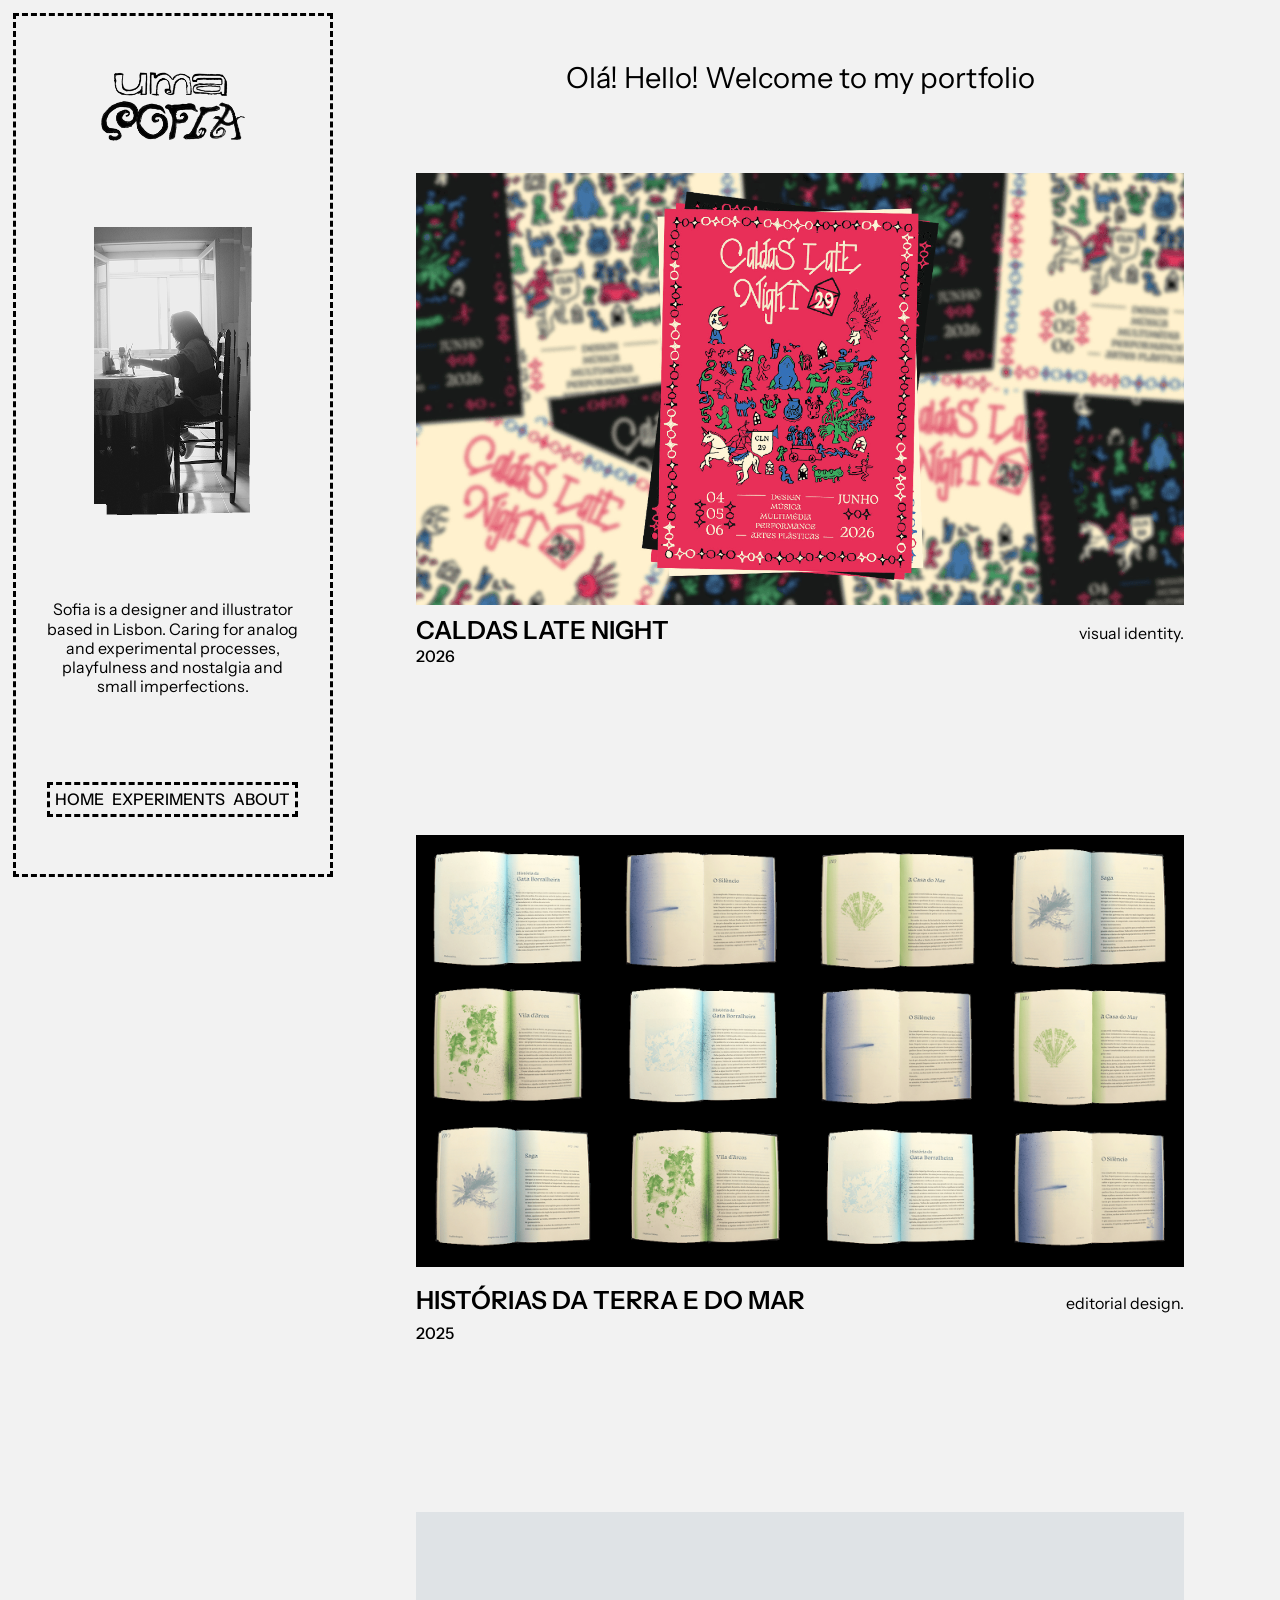
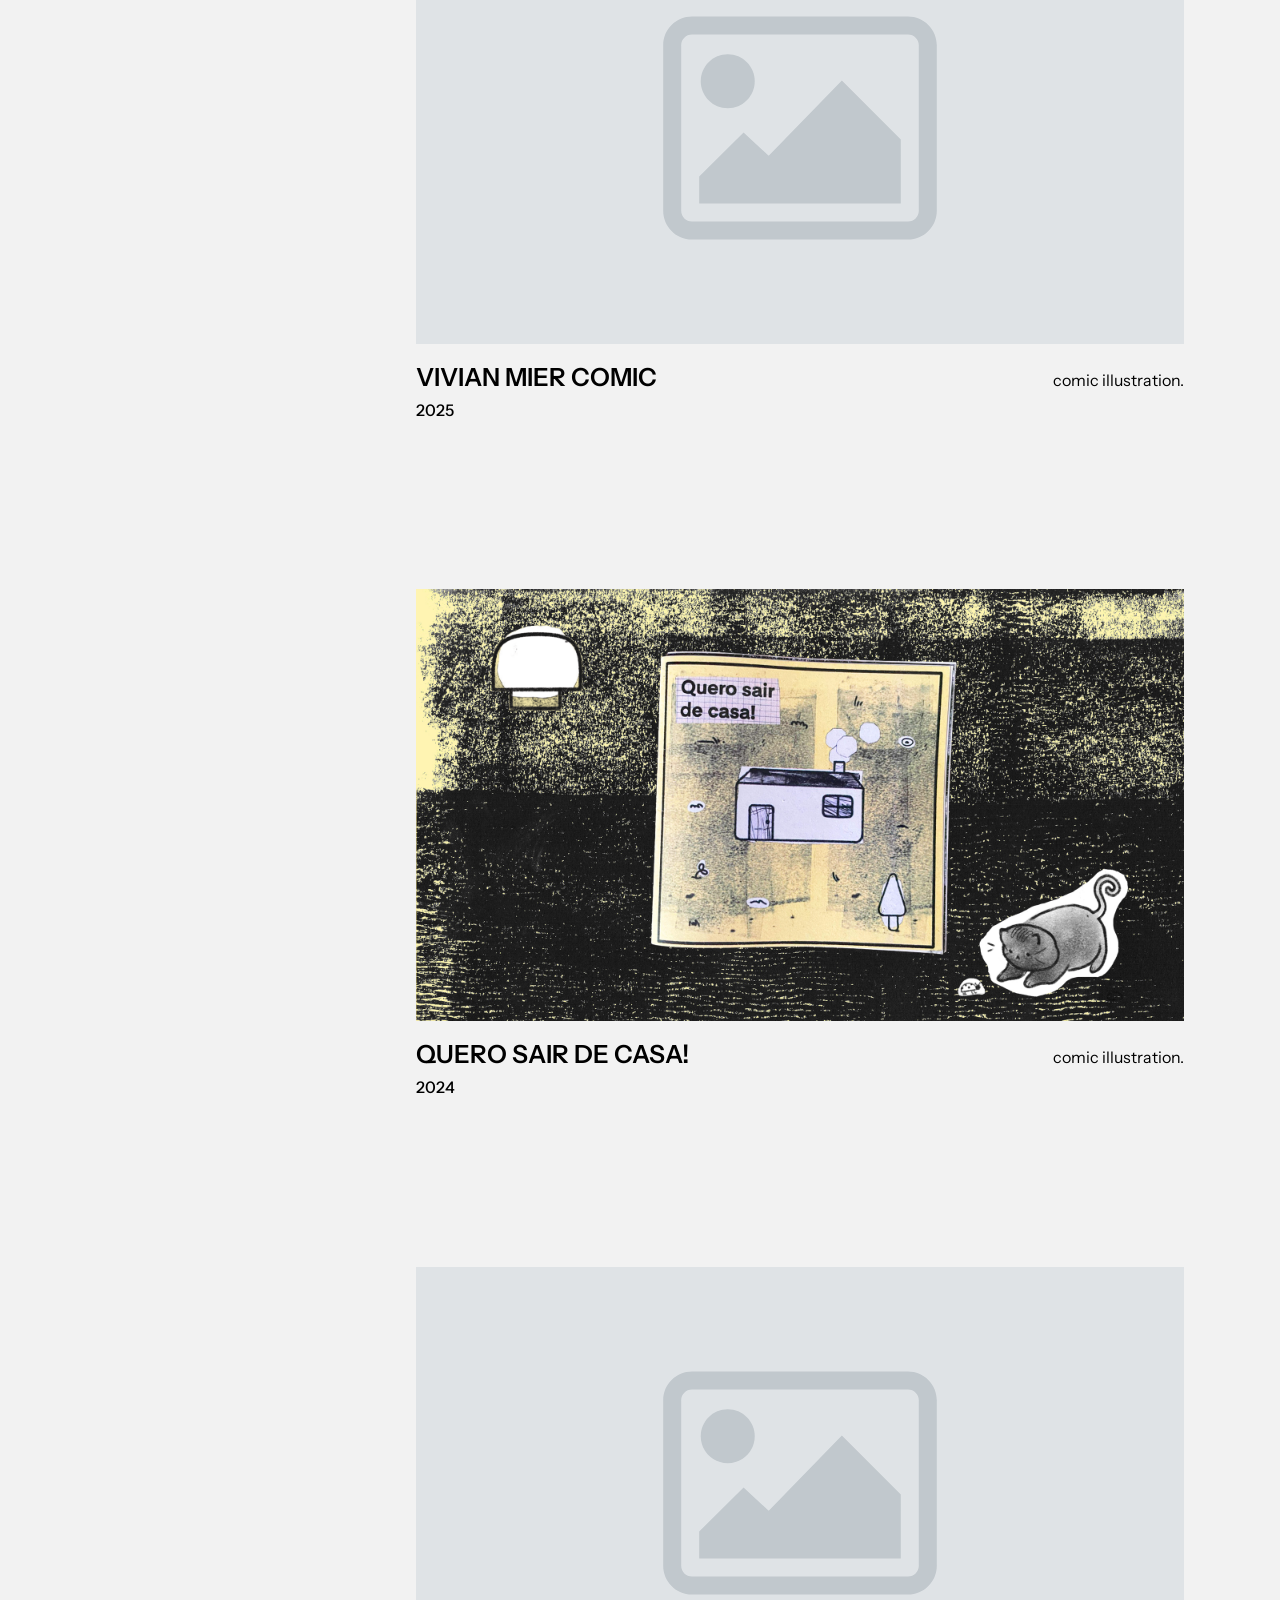
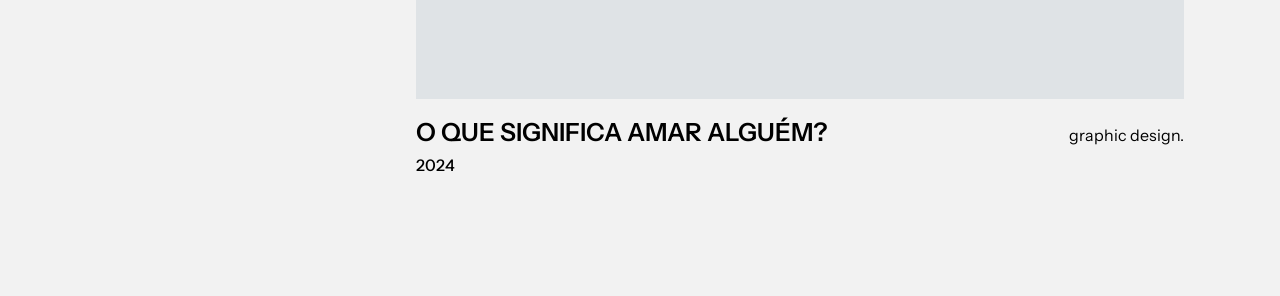
==== index.html @ ca14f510 "upload 1" ====
<!doctype html>
<html
  lang="en"
  data-ws-project="d9800cbb-ec6f-452a-b73f-22815c8e0542"
  data-ws-last-published="2026-02-09T16:40:18.884Z"
>
  <head>
    <link
      rel="stylesheet"
      type="text/css"
      href="/assets/static/app_generated_index-6937cd5a.Dn2khA41.css"
    />
    <meta charset="UTF-8" />
    <meta name="viewport" content="width=device-width,initial-scale=1" />
    <link
      rel="preload"
      href="/assets/InstrumentSans-VariableFont_wdth_wght_bjkMSSnl1UaMa3tkniNEz.ttf"
      as="font"
      crossorigin="anonymous"
    />
    <link
      rel="preload"
      href="/assets/Sem_emo31_zi0lIaJ4-h-jxOf7Vz-14.jpg"
      as="image"
    />
    <meta property="og:url" content="https://url/" />
    <meta property="og:title" content="Sofia Rosário" />
    <meta property="og:type" content="website" />
    <title>Sofia Rosário</title>
  </head>
  <body class="w-element w-element-7">
    <div class="w-element w-home">
      <div class="w-element w-nav-mobile-1">
        <a href="/" class="w-element w-nav-img-1"
          ><img
            alt=""
            width="1000"
            height="122"
            src="/assets/logo_horizontal_eZ-4iHDDy93a_aR2SS9Hf.png"
            class="w-image w-image-20"
            sizes="100vw"
            srcset="
              /assets/logo_horizontal_eZ-4iHDDy93a_aR2SS9Hf.png   16w,
              /assets/logo_horizontal_eZ-4iHDDy93a_aR2SS9Hf.png   32w,
              /assets/logo_horizontal_eZ-4iHDDy93a_aR2SS9Hf.png   48w,
              /assets/logo_horizontal_eZ-4iHDDy93a_aR2SS9Hf.png   64w,
              /assets/logo_horizontal_eZ-4iHDDy93a_aR2SS9Hf.png   96w,
              /assets/logo_horizontal_eZ-4iHDDy93a_aR2SS9Hf.png  128w,
              /assets/logo_horizontal_eZ-4iHDDy93a_aR2SS9Hf.png  256w,
              /assets/logo_horizontal_eZ-4iHDDy93a_aR2SS9Hf.png  384w,
              /assets/logo_horizontal_eZ-4iHDDy93a_aR2SS9Hf.png  640w,
              /assets/logo_horizontal_eZ-4iHDDy93a_aR2SS9Hf.png  750w,
              /assets/logo_horizontal_eZ-4iHDDy93a_aR2SS9Hf.png  828w,
              /assets/logo_horizontal_eZ-4iHDDy93a_aR2SS9Hf.png 1080w,
              /assets/logo_horizontal_eZ-4iHDDy93a_aR2SS9Hf.png 1200w,
              /assets/logo_horizontal_eZ-4iHDDy93a_aR2SS9Hf.png 1920w,
              /assets/logo_horizontal_eZ-4iHDDy93a_aR2SS9Hf.png 2048w
            "
            decoding="async"
            loading="lazy"
        /></a>
        <ul class="w-element w-nav-list-1">
          <li class="w-element w-home-6">
            <a href="/" class="w-element w-home-7">Home</a>
          </li>
          <li class="w-element w-experiments-4">
            <a href="/experiments" class="w-element w-experiments-5"
              >Experiments</a
            >
          </li>
          <li class="w-element w-about-3">
            <a href="/about" class="w-element w-about-4">About</a>
          </li>
        </ul>
      </div>
      <div class="w-element w-text-alterar-estilo">
        <p class="w-element w-escrever">Olá! Hello! Welcome to my portfolio</p>
      </div>
      <div class="w-element w-projects-blocos-template">
        <div class="w-element w-cln-2026">
          <a
            href="/projects/caldas-late-night-29"
            class="w-element w-element-31"
            ><img
              alt=""
              width="1440"
              height="810"
              src="/assets/ezgif.com-animated-gif-maker_7PGqDHC0DbIFSXzS8WVkP.gif"
              class="w-image w-image-28"
              sizes="100vw"
              srcset="
                /assets/ezgif.com-animated-gif-maker_7PGqDHC0DbIFSXzS8WVkP.gif   16w,
                /assets/ezgif.com-animated-gif-maker_7PGqDHC0DbIFSXzS8WVkP.gif   32w,
                /assets/ezgif.com-animated-gif-maker_7PGqDHC0DbIFSXzS8WVkP.gif   48w,
                /assets/ezgif.com-animated-gif-maker_7PGqDHC0DbIFSXzS8WVkP.gif   64w,
                /assets/ezgif.com-animated-gif-maker_7PGqDHC0DbIFSXzS8WVkP.gif   96w,
                /assets/ezgif.com-animated-gif-maker_7PGqDHC0DbIFSXzS8WVkP.gif  128w,
                /assets/ezgif.com-animated-gif-maker_7PGqDHC0DbIFSXzS8WVkP.gif  256w,
                /assets/ezgif.com-animated-gif-maker_7PGqDHC0DbIFSXzS8WVkP.gif  384w,
                /assets/ezgif.com-animated-gif-maker_7PGqDHC0DbIFSXzS8WVkP.gif  640w,
                /assets/ezgif.com-animated-gif-maker_7PGqDHC0DbIFSXzS8WVkP.gif  750w,
                /assets/ezgif.com-animated-gif-maker_7PGqDHC0DbIFSXzS8WVkP.gif  828w,
                /assets/ezgif.com-animated-gif-maker_7PGqDHC0DbIFSXzS8WVkP.gif 1080w,
                /assets/ezgif.com-animated-gif-maker_7PGqDHC0DbIFSXzS8WVkP.gif 1200w,
                /assets/ezgif.com-animated-gif-maker_7PGqDHC0DbIFSXzS8WVkP.gif 1920w,
                /assets/ezgif.com-animated-gif-maker_7PGqDHC0DbIFSXzS8WVkP.gif 2048w,
                /assets/ezgif.com-animated-gif-maker_7PGqDHC0DbIFSXzS8WVkP.gif 3840w
              "
              decoding="async"
              loading="lazy"
          /></a>
          <div class="w-element">
            <div class="w-element w-text">
              <a
                href="/projects/caldas-late-night-29"
                class="w-element w-element-52"
                ><p class="w-element w-title-22">Caldas Late Night</p></a
              >
              <p class="w-element w-service">Visual Identity.</p>
            </div>
            <p class="w-element w-text-year">2026</p>
          </div>
        </div>
        <div class="w-element w-htm-2025">
          <a
            href="/projects/historias-da-terra-e-do-mar"
            class="w-element w-element-32"
            ><img
              alt=""
              width="1920"
              height="1080"
              src="/assets/ezgif.com-animated-gif-maker_(3)_3KQtH6s4wwtBqxe36YGR5.gif"
              class="w-image w-image-29"
              sizes="100vw"
              srcset="
                /assets/ezgif.com-animated-gif-maker_(3)_3KQtH6s4wwtBqxe36YGR5.gif   16w,
                /assets/ezgif.com-animated-gif-maker_(3)_3KQtH6s4wwtBqxe36YGR5.gif   32w,
                /assets/ezgif.com-animated-gif-maker_(3)_3KQtH6s4wwtBqxe36YGR5.gif   48w,
                /assets/ezgif.com-animated-gif-maker_(3)_3KQtH6s4wwtBqxe36YGR5.gif   64w,
                /assets/ezgif.com-animated-gif-maker_(3)_3KQtH6s4wwtBqxe36YGR5.gif   96w,
                /assets/ezgif.com-animated-gif-maker_(3)_3KQtH6s4wwtBqxe36YGR5.gif  128w,
                /assets/ezgif.com-animated-gif-maker_(3)_3KQtH6s4wwtBqxe36YGR5.gif  256w,
                /assets/ezgif.com-animated-gif-maker_(3)_3KQtH6s4wwtBqxe36YGR5.gif  384w,
                /assets/ezgif.com-animated-gif-maker_(3)_3KQtH6s4wwtBqxe36YGR5.gif  640w,
                /assets/ezgif.com-animated-gif-maker_(3)_3KQtH6s4wwtBqxe36YGR5.gif  750w,
                /assets/ezgif.com-animated-gif-maker_(3)_3KQtH6s4wwtBqxe36YGR5.gif  828w,
                /assets/ezgif.com-animated-gif-maker_(3)_3KQtH6s4wwtBqxe36YGR5.gif 1080w,
                /assets/ezgif.com-animated-gif-maker_(3)_3KQtH6s4wwtBqxe36YGR5.gif 1200w,
                /assets/ezgif.com-animated-gif-maker_(3)_3KQtH6s4wwtBqxe36YGR5.gif 1920w,
                /assets/ezgif.com-animated-gif-maker_(3)_3KQtH6s4wwtBqxe36YGR5.gif 2048w,
                /assets/ezgif.com-animated-gif-maker_(3)_3KQtH6s4wwtBqxe36YGR5.gif 3840w
              "
              decoding="async"
              loading="lazy"
          /></a>
          <div class="w-element">
            <div class="w-element w-text-1">
              <a
                href="/projects/historias-da-terra-e-do-mar"
                class="w-element w-element-53"
                ><p class="w-element w-title-21">
                  Histórias da terra e do mar
                </p></a
              >
              <p class="w-element w-service-1">editorial design.</p>
            </div>
            <p class="w-element w-text-year-4">2025</p>
          </div>
        </div>
        <div class="w-element w-vivian-2025-to-do">
          <a href="/projects/vivian" class="w-element w-element-33"
            ><img
              alt=""
              class="w-image w-image-30"
              src="[data-uri]"
              decoding="async"
              loading="lazy"
          /></a>
          <div class="w-element">
            <div class="w-element w-text-4">
              <a href="/projects/vivian" class="w-element w-element-54"
                ><p class="w-element w-title-23">Vivian mier comic</p></a
              >
              <p class="w-element w-service-4">comic illustration.</p>
            </div>
            <p class="w-element w-text-year-3">2025</p>
          </div>
        </div>
        <div class="w-element w-qsdc-2024">
          <a href="/projects/quero-sair-de-casa" class="w-element w-element-34"
            ><img
              alt=""
              width="1920"
              height="1080"
              src="/assets/dscd_hWwlDXZmi1GFDdGkLDRCw.gif"
              class="w-image w-image-31"
              sizes="100vw"
              srcset="
                /assets/dscd_hWwlDXZmi1GFDdGkLDRCw.gif   16w,
                /assets/dscd_hWwlDXZmi1GFDdGkLDRCw.gif   32w,
                /assets/dscd_hWwlDXZmi1GFDdGkLDRCw.gif   48w,
                /assets/dscd_hWwlDXZmi1GFDdGkLDRCw.gif   64w,
                /assets/dscd_hWwlDXZmi1GFDdGkLDRCw.gif   96w,
                /assets/dscd_hWwlDXZmi1GFDdGkLDRCw.gif  128w,
                /assets/dscd_hWwlDXZmi1GFDdGkLDRCw.gif  256w,
                /assets/dscd_hWwlDXZmi1GFDdGkLDRCw.gif  384w,
                /assets/dscd_hWwlDXZmi1GFDdGkLDRCw.gif  640w,
                /assets/dscd_hWwlDXZmi1GFDdGkLDRCw.gif  750w,
                /assets/dscd_hWwlDXZmi1GFDdGkLDRCw.gif  828w,
                /assets/dscd_hWwlDXZmi1GFDdGkLDRCw.gif 1080w,
                /assets/dscd_hWwlDXZmi1GFDdGkLDRCw.gif 1200w,
                /assets/dscd_hWwlDXZmi1GFDdGkLDRCw.gif 1920w,
                /assets/dscd_hWwlDXZmi1GFDdGkLDRCw.gif 2048w,
                /assets/dscd_hWwlDXZmi1GFDdGkLDRCw.gif 3840w
              "
              decoding="async"
              loading="lazy"
          /></a>
          <div class="w-element">
            <div class="w-element w-text-3">
              <a
                href="/projects/quero-sair-de-casa"
                class="w-element w-element-55"
                ><p class="w-element w-title-24">Quero sair de casa!</p></a
              >
              <p class="w-element w-service-3">comic illustration.</p>
            </div>
            <p class="w-element w-text-year-2">2024</p>
          </div>
        </div>
        <div class="w-element w-amar-alguem-2024">
          <a
            href="/projects/o-que-significa-amar-alguem"
            class="w-element w-element-35"
            ><img
              alt=""
              class="w-image w-image-32"
              src="[data-uri]"
              decoding="async"
              loading="lazy"
          /></a>
          <div class="w-element">
            <div class="w-element w-text-2">
              <a
                href="/projects/o-que-significa-amar-alguem"
                class="w-element w-element-56"
                ><p class="w-element w-title-25">
                  O QUE SIGNIFICA AMAR ALGUÉM?
                </p></a
              >
              <p class="w-element w-service-2">graphic design.</p>
            </div>
            <p class="w-element w-text-year-1">2024</p>
          </div>
        </div>
      </div>
    </div>
    <div class="w-element w-sidebar-mobile-hidden">
      <img
        alt=""
        width="1128"
        height="536"
        src="/assets/Scanned_Documents_Xv3RVH8iNDv1CDp1n-jFA.png"
        class="w-image w-image-3"
        sizes="100vw"
        srcset="
          /assets/Scanned_Documents_Xv3RVH8iNDv1CDp1n-jFA.png   16w,
          /assets/Scanned_Documents_Xv3RVH8iNDv1CDp1n-jFA.png   32w,
          /assets/Scanned_Documents_Xv3RVH8iNDv1CDp1n-jFA.png   48w,
          /assets/Scanned_Documents_Xv3RVH8iNDv1CDp1n-jFA.png   64w,
          /assets/Scanned_Documents_Xv3RVH8iNDv1CDp1n-jFA.png   96w,
          /assets/Scanned_Documents_Xv3RVH8iNDv1CDp1n-jFA.png  128w,
          /assets/Scanned_Documents_Xv3RVH8iNDv1CDp1n-jFA.png  256w,
          /assets/Scanned_Documents_Xv3RVH8iNDv1CDp1n-jFA.png  384w,
          /assets/Scanned_Documents_Xv3RVH8iNDv1CDp1n-jFA.png  640w,
          /assets/Scanned_Documents_Xv3RVH8iNDv1CDp1n-jFA.png  750w,
          /assets/Scanned_Documents_Xv3RVH8iNDv1CDp1n-jFA.png  828w,
          /assets/Scanned_Documents_Xv3RVH8iNDv1CDp1n-jFA.png 1080w,
          /assets/Scanned_Documents_Xv3RVH8iNDv1CDp1n-jFA.png 1200w,
          /assets/Scanned_Documents_Xv3RVH8iNDv1CDp1n-jFA.png 1920w,
          /assets/Scanned_Documents_Xv3RVH8iNDv1CDp1n-jFA.png 2048w,
          /assets/Scanned_Documents_Xv3RVH8iNDv1CDp1n-jFA.png 3840w
        "
        decoding="async"
        loading="lazy"
      /><img
        alt=""
        width="314"
        height="574"
        src="/assets/ezgif.com-animated-gif-maker_(2)_83tMd4xQhFHecNy350Y6R.gif"
        class="w-image w-image-4"
        sizes="100vw"
        srcset="
          /assets/ezgif.com-animated-gif-maker_(2)_83tMd4xQhFHecNy350Y6R.gif  16w,
          /assets/ezgif.com-animated-gif-maker_(2)_83tMd4xQhFHecNy350Y6R.gif  32w,
          /assets/ezgif.com-animated-gif-maker_(2)_83tMd4xQhFHecNy350Y6R.gif  48w,
          /assets/ezgif.com-animated-gif-maker_(2)_83tMd4xQhFHecNy350Y6R.gif  64w,
          /assets/ezgif.com-animated-gif-maker_(2)_83tMd4xQhFHecNy350Y6R.gif  96w,
          /assets/ezgif.com-animated-gif-maker_(2)_83tMd4xQhFHecNy350Y6R.gif 128w,
          /assets/ezgif.com-animated-gif-maker_(2)_83tMd4xQhFHecNy350Y6R.gif 256w,
          /assets/ezgif.com-animated-gif-maker_(2)_83tMd4xQhFHecNy350Y6R.gif 384w,
          /assets/ezgif.com-animated-gif-maker_(2)_83tMd4xQhFHecNy350Y6R.gif 640w
        "
        decoding="async"
        loading="lazy"
      />
      <div class="w-element w-text-7">
        <p class="w-element w-element-40">
          Sofia is a designer and illustrator based in Lisbon. Caring for analog
          and experimental processes, playfulness and nostalgia and small
          imperfections.
        </p>
      </div>
      <div class="w-element w-menu">
        <a href="/" class="w-element w-home-4">Home</a
        ><a href="/experiments" class="w-element w-experiments-2">experiments</a
        ><a href="/about" class="w-element w-about-2">about</a>
      </div>
    </div>
    <script id="vike_pageContext" type="application/json">
      {
        "_urlRewrite": null,
        "pageId": "/pages/index",
        "routeParams": {},
        "data": {
          "url": "https://url/",
          "system": {
            "params": {},
            "search": {},
            "origin": "https://url",
            "pathname": "/"
          },
          "resources": {},
          "pageMeta": {
            "title": "Sofia Rosário",
            "description": "!undefined",
            "excludePageFromSearch": false,
            "language": "!undefined",
            "socialImageAssetName": "!undefined",
            "socialImageUrl": "!undefined",
            "status": "!undefined",
            "redirect": "!undefined",
            "custom": []
          }
        }
      }
    </script>
    <script id="vike_globalContext" type="application/json">
      {}
    </script>
    <script
      src="/assets/entries/entry-server-routing.BXtSD0n6.js"
      type="module"
      async
    ></script>
    <link
      rel="modulepreload"
      href="/assets/entries/pages_index.DwRoIobH.js"
      as="script"
      type="text/javascript"
    /><link
      rel="modulepreload"
      href="/assets/chunks/chunk-CdtlnWYI.js"
      as="script"
      type="text/javascript"
    />
  </body>
</html>
---- assets/static/app_generated_index-6937cd5a.Dn2khA41.css ----
@font-face{font-family:Instrument Sans;font-style:normal;font-weight:400 700;font-display:swap;src:url(/assets/InstrumentSans-VariableFont_wdth_wght_bjkMSSnl1UaMa3tkniNEz.ttf) format("truetype")}@layer presets{:root{display:grid;min-height:100%;font-family:Arial,Roboto,sans-serif;font-size:16px;line-height:1.2;white-space:pre-wrap;white-space-collapse:preserve}a.w-element{box-sizing:border-box}body.w-element{box-sizing:border-box;-webkit-font-smoothing:antialiased;-moz-osx-font-smoothing:grayscale;margin:0}div.w-element,h1.w-element{box-sizing:border-box}hr.w-element{height:0;color:inherit;box-sizing:border-box}li.w-element,p.w-element,span.w-element,ul.w-element{box-sizing:border-box}img.w-image{box-sizing:border-box;max-width:100%;display:block;height:auto}div.w-html-embed{display:contents;white-space:normal;white-space-collapse:collapse}}@media all{.w-element-1{display:flex;justify-content:center;align-items:center;background-color:#fff}.w-element-2{position:relative;text-align:center;font-weight:900;font-size:8rem;line-height:1;letter-spacing:-.05em}.w-element-3{position:absolute;top:0;right:-.125rem;bottom:0;left:.125rem;opacity:.3}.w-element-4{position:absolute;top:0;right:.125rem;bottom:0;left:-.125rem;opacity:.3}.w-element-5{position:absolute;top:50%;left:0;width:100%;background-color:#fff;height:.375rem}.w-element-6{margin-top:1.5rem;font-weight:700;font-size:1.5rem;line-height:2rem;letter-spacing:.05em}.w-built-with-webstudio{display:inline-flex;row-gap:6px;column-gap:6px;align-items:center;justify-content:center;position:fixed;z-index:1000;padding:6px 10px;right:16px;bottom:16px;color:#fbfcfd;font-family:system-ui,sans-serif;font-size:12px;font-weight:500;line-height:1;border-radius:9px;text-decoration-line:none;-webkit-background-clip:padding-box,border-box;background-clip:padding-box,border-box;background-origin:padding-box,border-box;background-image:linear-gradient(135deg,#4a4efa,#bd2fdb 66%,#ec59ce),linear-gradient(135deg,#92fddc,#7d7ffb 31.94%,#ed72fe 64.24%,#fdd791);border:1px solid transparent;white-space:nowrap}.w-logo{display:block;width:16px;height:16px;flex-shrink:0}.w-element-7{transition-property:all;transition-duration:.2s;transition-timing-function:ease;transition-delay:0ms;transition-behavior:normal;background-color:#f2f2f2;overflow-x:visible;overflow-y:visible;display:flex;flex-wrap:wrap;justify-content:start;align-items:start;min-width:auto;max-width:100%;object-position:48.4% 50%;flex-direction:row;font-family:Arial,Roboto,sans-serif}.w-home{position:relative;left:25%;width:75%}.w-projects-blocos-template{display:flex;flex-direction:column;align-items:center;justify-content:space-between;font-family:Arial,Roboto,sans-serif;border-top-style:none;border-right-style:none;border-left-style:none;border-bottom-style:none}.w-cln-2026{display:flex;flex-direction:column;margin:3rem 6rem 5rem;height:auto;transition-property:all;transition-duration:.2s;transition-timing-function:ease;transition-delay:0ms;transition-behavior:normal;width:80%}.w-text-alterar-estilo{display:flex;align-items:start;justify-content:center;font-family:Instrument Sans,sans-serif;padding-top:2em;padding-right:2em;padding-left:2em}.w-escrever{font-style:normal;font-size:29px;font-weight:400;font-family:Instrument Sans,sans-serif}.w-text-year{font-family:Instrument Sans,sans-serif;font-weight:500;align-self:auto;position:relative;top:-25px}.w-text{text-transform:none;display:flex;justify-content:space-between;flex-wrap:wrap;align-self:auto;flex-grow:0;flex-shrink:1;order:1;align-items:baseline;max-height:fit-content;height:fit-content;line-height:1px}.w-service{font-family:Instrument Sans,sans-serif;font-weight:300;text-transform:lowercase}.w-htm-2025{display:flex;flex-direction:column;margin:3rem 6rem 5rem;height:auto;transition-property:all;transition-duration:.2s;transition-timing-function:ease;transition-delay:0ms;transition-behavior:normal;width:80%}.w-text-1{text-transform:none;display:flex;justify-content:space-between;flex-wrap:wrap;align-self:auto;flex-grow:0;flex-shrink:1;order:1;align-items:baseline;max-height:fit-content;height:fit-content;line-height:1px}.w-service-1{font-family:Instrument Sans,sans-serif;font-weight:300;text-transform:lowercase}:root{min-height:100%;font-style:normal}.w-amar-alguem-2024{display:flex;flex-direction:column;margin:3rem 6rem 5rem;height:auto;transition-property:all;transition-duration:.2s;transition-timing-function:ease;transition-delay:0ms;transition-behavior:normal;width:80%}.w-text-2{text-transform:none;display:flex;justify-content:space-between;flex-wrap:wrap;align-self:auto;flex-grow:0;flex-shrink:1;order:1;align-items:baseline;max-height:fit-content;height:fit-content;line-height:1px}.w-service-2{font-family:Instrument Sans,sans-serif;font-weight:300;text-transform:lowercase}.w-text-year-1{font-family:Instrument Sans,sans-serif;font-weight:500;align-self:auto;position:relative;top:-25px}.w-qsdc-2024{display:flex;flex-direction:column;margin:3rem 6rem 5rem;height:auto;transition-property:all;transition-duration:.2s;transition-timing-function:ease;transition-delay:0ms;transition-behavior:normal;width:80%}.w-text-3{text-transform:none;display:flex;justify-content:space-between;flex-wrap:wrap;align-self:auto;flex-grow:0;flex-shrink:1;order:1;align-items:baseline;max-height:fit-content;height:fit-content;line-height:1px}.w-service-3{font-family:Instrument Sans,sans-serif;font-weight:300;text-transform:lowercase}.w-text-year-2{font-family:Instrument Sans,sans-serif;font-weight:500;align-self:auto;position:relative;top:-25px}.w-vivian-2025-to-do{display:flex;flex-direction:column;margin:3rem 6rem 5rem;height:auto;transition-property:all;transition-duration:.2s;transition-timing-function:ease;transition-delay:0ms;transition-behavior:normal;width:80%}.w-text-4{text-transform:none;display:flex;justify-content:space-between;flex-wrap:wrap;align-self:auto;flex-grow:0;flex-shrink:1;order:1;align-items:baseline;max-height:fit-content;height:fit-content;line-height:1px}.w-service-4{font-family:Instrument Sans,sans-serif;font-weight:300;text-transform:lowercase}.w-text-year-3{font-family:Instrument Sans,sans-serif;font-weight:500;align-self:auto;position:relative;top:-25px}.w-element-8{transition-property:all;transition-duration:.2s;transition-timing-function:ease;transition-delay:0ms;transition-behavior:normal;overflow-x:visible;overflow-y:visible;display:flex;flex-wrap:wrap;justify-content:start;align-items:start;min-width:auto;max-width:100%;object-position:48.4% 50%;flex-direction:row;font-family:Arial,Roboto,sans-serif;background-color:#f2f2f2;font-style:normal}.w-element-9{background-color:#f2f2f2;overflow-x:visible;overflow-y:visible;display:flex;flex-wrap:wrap;justify-content:start;align-items:start;min-width:auto;max-width:100%;object-position:48.4% 50%;flex-direction:row;font-family:Arial,Roboto,sans-serif}.w-footer-mobile{display:none}.w-home-1{position:relative;left:0%;width:100%}.w-nav-mobile{display:flex;font-family:Instrument Sans,sans-serif;text-transform:uppercase;color:#000;text-decoration-line:none;align-items:center;justify-content:space-between;column-gap:0px;row-gap:0px}.w-nav-img{display:inline-block}.w-image-2{width:15%}.w-nav-list{list-style-type:none;display:flex;text-decoration-line:none;flex-wrap:nowrap;align-items:center;justify-content:space-around;align-content:space-between;column-gap:16px;row-gap:16px;font-weight:500;color:#fff}.w-home-2{transition-property:all;transition-duration:.2s;transition-timing-function:ease;transition-delay:0ms;transition-behavior:normal}.w-home-2:hover{background-image:linear-gradient(#000,#000);scale:104.8% 104.8% 100%}.w-home-3{color:#000;text-decoration-line:none;font-weight:500}.w-experiments{transition-property:all;transition-duration:.2s;transition-timing-function:ease;transition-delay:0ms;transition-behavior:normal}.w-experiments:hover{background-image:linear-gradient(#000,#000);scale:104.8% 104.8% 100%}.w-experiments-1{color:#000;text-decoration-line:none;font-weight:500}.w-about{transition-property:all;transition-duration:.2s;transition-timing-function:ease;transition-delay:0ms;transition-behavior:normal}.w-about:hover{background-image:linear-gradient(#000,#000);scale:104.8% 104.8% 100%}.w-about-1{color:#000;text-decoration-line:none;font-weight:500;display:inline-block}.w-element-10{border-top-style:none;border-right-style:none;border-bottom-style:none;border-left-style:none;position:absolute;left:25px;bottom:342.17px;width:147.888px;height:12.66px;background-color:#fff0}.w-element-11{border-top-color:#000;border-right-color:#000;border-bottom-color:#000;border-left-color:#000}.w-sidebar-mobile-hidden{height:96vh;width:25%;background-color:#f2f2f2;display:flex;flex-direction:column;column-gap:3%;row-gap:3%;align-items:center;flex-wrap:nowrap;border-top-style:dashed;border-right-style:dashed;border-left-style:dashed;border-bottom-style:dashed;border-radius:0/0px;border-right-width:medium;border-right-color:unset;position:fixed;justify-content:space-around;align-content:center;outline-style:none;margin-left:1%;margin-top:1%;margin-bottom:1%;max-height:96%;overflow-x:hidden;overflow-y:hidden;object-fit:contain;padding:2%}.w-image-3{top:auto;position:relative;object-fit:contain;width:55%;margin-top:0;align-self:center;display:block;flex-direction:column;flex-wrap:nowrap;justify-content:space-between;align-items:stretch}.w-image-4{object-fit:contain;max-height:18rem;position:relative;width:auto}.w-menu{display:flex;column-gap:8px;row-gap:8px;flex-wrap:wrap;align-items:center;justify-content:center;align-content:center;align-self:center;border-top-style:dashed;border-right-style:dashed;border-left-style:dashed;border-bottom-style:dashed;padding:5px}.w-home-4{font-family:Instrument Sans,sans-serif;font-weight:500;text-transform:uppercase;transition-property:all;transition-duration:.2s;transition-timing-function:ease;transition-delay:0ms;transition-behavior:normal;color:#000;text-decoration-line:none}.w-home-4:hover{background-color:#000;color:#fff;border-radius:0/0px;padding-top:0;padding-bottom:0}.w-experiments-2{font-family:Instrument Sans,sans-serif;font-weight:500;text-transform:uppercase;transition-property:all;transition-duration:.2s;transition-timing-function:ease;transition-delay:0ms;transition-behavior:normal;color:#000;text-decoration-line:none}.w-experiments-2:hover{background-color:#000;color:#fff;border-radius:0/0px;padding-top:0;padding-bottom:0}.w-about-2{font-family:Instrument Sans,sans-serif;font-weight:500;text-transform:uppercase;transition-property:all;transition-duration:.2s;transition-timing-function:ease;transition-delay:0ms;transition-behavior:normal;color:#000;text-decoration-line:none}.w-about-2:hover{background-color:#000;color:#fff;border-radius:0/0px;padding-top:0;padding-bottom:0}.w-element-12{transition-property:all;transition-duration:.2s;transition-timing-function:ease;transition-delay:0ms;transition-behavior:normal;background-color:#f2f2f2;overflow-x:visible;overflow-y:visible;flex-wrap:wrap;justify-content:start;align-items:start;min-width:auto;max-width:100%;object-position:48.4% 50%;flex-direction:row;font-family:Arial,Roboto,sans-serif}.w-home-5{width:100%;display:flex;flex-direction:column}.w-experiments-3{position:relative;display:flex;flex-direction:column;column-gap:20px;row-gap:20px;width:90%;align-self:center;overflow-x:visible;overflow-y:visible;height:5%;margin-top:4rem}.w-l1{display:flex;justify-content:space-between}.w-element-13{width:30%;display:flex;flex-direction:column;column-gap:0px;row-gap:0px;max-height:fit-content;transition-property:all;transition-duration:.2s;transition-timing-function:ease;transition-delay:0ms;transition-behavior:normal;overflow-x:visible;overflow-y:visible;object-fit:cover}.w-element-13:hover{transition-duration:.2s;transition-timing-function:ease-in;scale:104% 104% 100%;z-index:998;background-image:linear-gradient(#f6f6f6 93%,#fff0)}.w-image-5{align-self:center;object-fit:fill}.w-title{font-family:Instrument Sans,sans-serif;align-self:center;position:relative;top:0;font-weight:600;text-transform:uppercase}.w-subtitle{font-family:Instrument Sans,sans-serif;align-self:center;position:relative;top:-30px;text-transform:capitalize}.w-element-14{width:30%;display:flex;flex-direction:column;column-gap:0px;row-gap:0px;max-height:fit-content;transition-property:all;transition-duration:.2s;transition-timing-function:ease;transition-delay:0ms;transition-behavior:normal;overflow-x:visible;overflow-y:visible;object-fit:cover}.w-element-14:hover{transition-duration:.2s;transition-timing-function:ease-in;scale:104% 104% 100%;z-index:998;background-image:linear-gradient(#f6f6f6 93%,#fff0)}.w-image-6{align-self:center;object-fit:fill}.w-title-1{font-family:Instrument Sans,sans-serif;align-self:center;position:relative;top:0;font-weight:600;text-transform:uppercase}.w-subtitle-1{font-family:Instrument Sans,sans-serif;align-self:center;position:relative;top:-30px;text-transform:uppercase}.w-div-mobile-flex{width:30%;display:none;flex-direction:column;column-gap:0px;row-gap:0px;max-height:fit-content;transition-property:all;transition-duration:.2s;transition-timing-function:ease;transition-delay:0ms;transition-behavior:normal;overflow-x:visible;overflow-y:visible;object-fit:cover}.w-div-mobile-flex:hover{transition-duration:.2s;transition-timing-function:ease-in;scale:104% 104% 100%;z-index:998;background-image:linear-gradient(#f6f6f6 93%,#fff0)}.w-image-7{align-self:center;object-fit:fill}.w-title-2{font-family:Instrument Sans,sans-serif;align-self:center;position:relative;top:0;font-weight:600;text-transform:uppercase}.w-subtitle-2{font-family:Instrument Sans,sans-serif;align-self:center;position:relative;top:-30px;text-transform:uppercase}.w-l2{display:flex;justify-content:space-between;position:relative;top:-3rem}.w-div-mobile-hidden{width:30%;display:flex;flex-direction:column;column-gap:0px;row-gap:0px;max-height:fit-content;transition-property:all;transition-duration:.2s;transition-timing-function:ease;transition-delay:0ms;transition-behavior:normal;overflow-x:visible;overflow-y:visible;object-fit:cover}.w-div-mobile-hidden:hover{transition-duration:.2s;transition-timing-function:ease-in;scale:104% 104% 100%;z-index:998;background-image:linear-gradient(#f6f6f6 93%,#fff0)}.w-image-8{align-self:center;object-fit:fill}.w-title-3{font-family:Instrument Sans,sans-serif;align-self:center;position:relative;top:0;font-weight:600;text-transform:uppercase}.w-subtitle-3{font-family:Instrument Sans,sans-serif;align-self:center;position:relative;top:-30px;text-transform:capitalize}.w-element-15{display:flex;flex-direction:column;column-gap:0px;row-gap:0px;max-height:fit-content;height:100%;width:60%;transition-property:all;transition-duration:.2s;transition-timing-function:ease;transition-delay:0ms;transition-behavior:normal;overflow-x:visible;overflow-y:visible;object-fit:cover}.w-element-15:hover{transition-duration:.2s;transition-timing-function:ease-in;scale:104% 104% 100%;z-index:998;background-image:linear-gradient(#f6f6f6 93%,#fff0)}.w-image-9{align-self:center;object-fit:cover;height:100%}.w-title-4{font-family:Instrument Sans,sans-serif;align-self:center;position:relative;top:0;font-weight:600;text-transform:uppercase}.w-subtitle-4{font-family:Instrument Sans,sans-serif;align-self:center;position:relative;top:-30px;text-transform:uppercase}.w-l3{display:flex;justify-content:space-between;position:relative;top:-6rem;align-items:start}.w-element-16{width:30%;display:flex;flex-direction:column}.w-element-17{width:100%;display:flex;flex-direction:column;column-gap:0px;row-gap:0px;max-height:fit-content;transition-property:all;transition-duration:.2s;transition-timing-function:ease;transition-delay:0ms;transition-behavior:normal;overflow-x:visible;overflow-y:visible;object-fit:cover;margin-bottom:-20px}.w-element-17:hover{transition-duration:.2s;transition-timing-function:ease-in;scale:104% 104% 100%;z-index:998;background-image:linear-gradient(#f6f6f6 93%,#fff0)}.w-image-10{align-self:center;object-fit:fill}.w-title-5{font-family:Instrument Sans,sans-serif;align-self:center;position:relative;top:0;font-weight:600;text-transform:uppercase}.w-subtitle-5{font-family:Instrument Sans,sans-serif;align-self:center;position:relative;top:-30px;text-transform:uppercase}.w-div-mobile-hidden-1{width:100%;display:flex;flex-direction:column;column-gap:0px;row-gap:0px;max-height:fit-content;transition-property:all;transition-duration:.2s;transition-timing-function:ease;transition-delay:0ms;transition-behavior:normal;overflow-x:visible;overflow-y:visible;object-fit:cover;margin-bottom:-20px;position:relative;top:-10px}.w-div-mobile-hidden-1:hover{transition-duration:.2s;transition-timing-function:ease-in;scale:104% 104% 100%;z-index:998;background-image:linear-gradient(#f6f6f6 93%,#fff0)}.w-image-11{align-self:center;object-fit:fill}.w-title-6{font-family:Instrument Sans,sans-serif;align-self:center;position:relative;top:0;font-weight:600;text-transform:uppercase}.w-subtitle-6{font-family:Instrument Sans,sans-serif;align-self:center;position:relative;top:-30px;text-transform:capitalize}.w-div-mobile-flex-1{width:23%;display:none;flex-direction:column;column-gap:0px;row-gap:0px;max-height:fit-content;transition-property:all;transition-duration:.2s;transition-timing-function:ease;transition-delay:0ms;transition-behavior:normal;overflow-x:visible;overflow-y:visible;object-fit:cover}.w-div-mobile-flex-1:hover{transition-duration:.2s;transition-timing-function:ease-in;scale:104% 104% 100%;z-index:998;background-image:linear-gradient(#f6f6f6 93%,#fff0)}.w-image-12{align-self:center;object-fit:fill}.w-title-7{font-family:Instrument Sans,sans-serif;align-self:center;position:relative;top:0;font-weight:600;text-transform:uppercase}.w-subtitle-7{font-family:Instrument Sans,sans-serif;align-self:center;position:relative;top:-30px;text-transform:uppercase}.w-div-mobile-flex-2{width:100%;display:none;flex-direction:column;column-gap:0px;row-gap:0px;max-height:fit-content;transition-property:all;transition-duration:.2s;transition-timing-function:ease;transition-delay:0ms;transition-behavior:normal;overflow-x:visible;overflow-y:visible;object-fit:cover;margin-bottom:-20px;position:relative;top:-10px}.w-div-mobile-flex-2:hover{transition-duration:.2s;transition-timing-function:ease-in;scale:104% 104% 100%;z-index:998;background-image:linear-gradient(#f6f6f6 93%,#fff0)}.w-image-13{align-self:center;object-fit:fill}.w-title-8{font-family:Instrument Sans,sans-serif;align-self:center;position:relative;top:0;font-weight:600;text-transform:uppercase}.w-subtitle-8{font-family:Instrument Sans,sans-serif;align-self:center;position:relative;top:-30px;text-transform:uppercase}.w-element-18{display:inline-flex;flex-direction:column;column-gap:7px;row-gap:7px;max-height:20%;height:40%;width:39%;transition-property:all;transition-duration:.2s;transition-timing-function:ease;transition-delay:0ms;transition-behavior:normal;overflow-x:visible;overflow-y:visible;object-fit:none;position:static;z-index:3}.w-element-18:hover{transition-duration:.2s;transition-timing-function:ease-in;scale:104% 104% 100%;z-index:998;background-image:linear-gradient(#f6f6f6 93%,#fff0)}.w-element-19{display:flex;flex-direction:column;width:100%;column-gap:0px;row-gap:0px;outline-style:none;z-index:45}.w-image-14{align-self:center;object-fit:cover;height:100%}.w-title-9{font-family:Instrument Sans,sans-serif;align-self:center;position:relative;top:0;font-weight:600;text-transform:uppercase}.w-subtitle-9{font-family:Instrument Sans,sans-serif;align-self:center;position:relative;top:-30px;text-transform:capitalize}.w-element-20{display:flex;flex-direction:column;z-index:49}.w-image-15{align-self:center;object-fit:cover;height:100%}.w-title-10{font-family:Instrument Sans,sans-serif;align-self:center;position:relative;top:0;font-weight:600;text-transform:uppercase}.w-subtitle-10{font-family:Instrument Sans,sans-serif;align-self:center;position:relative;top:-30px;text-transform:uppercase}.w-div-mobile-hidden-2{width:23%;display:flex;flex-direction:column;column-gap:0px;row-gap:0px;max-height:fit-content;transition-property:all;transition-duration:.2s;transition-timing-function:ease;transition-delay:0ms;transition-behavior:normal;overflow-x:visible;overflow-y:visible;object-fit:cover}.w-div-mobile-hidden-2:hover{transition-duration:.2s;transition-timing-function:ease-in;scale:104% 104% 100%;z-index:998;background-image:linear-gradient(#f6f6f6 93%,#fff0)}.w-image-16{align-self:center;object-fit:fill}.w-title-11{font-family:Instrument Sans,sans-serif;align-self:center;position:relative;top:0;font-weight:600;text-transform:uppercase}.w-subtitle-11{font-family:Instrument Sans,sans-serif;align-self:center;position:relative;top:-30px;text-transform:uppercase}.w-l4{display:flex;justify-content:space-between;position:relative;top:-9rem}.w-element-21{width:30%;display:flex;flex-direction:column;column-gap:0px;row-gap:0px;max-height:fit-content;transition-property:all;transition-duration:.2s;transition-timing-function:ease;transition-delay:0ms;transition-behavior:normal;overflow-x:visible;overflow-y:visible;object-fit:cover}.w-element-21:hover{transition-duration:.2s;transition-timing-function:ease-in;scale:104% 104% 100%;z-index:998;background-image:linear-gradient(#f6f6f6 93%,#fff0)}.w-image-17{align-self:center;object-fit:fill}.w-title-12{font-family:Instrument Sans,sans-serif;align-self:center;position:relative;top:0;font-weight:600;text-transform:uppercase}.w-subtitle-12{font-family:Instrument Sans,sans-serif;align-self:center;position:relative;top:-30px;text-transform:uppercase}.w-element-22{width:30%;display:flex;flex-direction:column;column-gap:0px;row-gap:0px;max-height:fit-content;transition-property:all;transition-duration:.2s;transition-timing-function:ease;transition-delay:0ms;transition-behavior:normal;overflow-x:visible;overflow-y:visible;object-fit:cover}.w-element-22:hover{transition-duration:.2s;transition-timing-function:ease-in;scale:104% 104% 100%;z-index:998;background-image:linear-gradient(#f6f6f6 93%,#fff0)}.w-image-18{align-self:center;object-fit:fill}.w-title-13{font-family:Instrument Sans,sans-serif;align-self:center;position:relative;top:0;font-weight:600;text-transform:uppercase}.w-subtitle-13{font-family:Instrument Sans,sans-serif;align-self:center;position:relative;top:-30px;text-transform:uppercase}.w-element-23{width:30%;display:flex;flex-direction:column;column-gap:0px;row-gap:0px;max-height:fit-content;transition-property:all;transition-duration:.2s;transition-timing-function:ease;transition-delay:0ms;transition-behavior:normal;overflow-x:visible;overflow-y:visible;object-fit:cover}.w-element-23:hover{transition-duration:.2s;transition-timing-function:ease-in;scale:104% 104% 100%;z-index:998;background-image:linear-gradient(#f6f6f6 93%,#fff0)}.w-image-19{align-self:center;object-fit:fill}.w-title-14{font-family:Instrument Sans,sans-serif;align-self:center;position:relative;top:0;font-weight:600;text-transform:uppercase}.w-subtitle-14{font-family:Instrument Sans,sans-serif;align-self:center;position:relative;top:-30px;text-transform:uppercase}.w-element-24{transition-property:all;transition-duration:.2s;transition-timing-function:ease;transition-delay:0ms;transition-behavior:normal;background-color:#f2f2f2;overflow-x:visible;overflow-y:visible;display:flex;flex-wrap:wrap;justify-content:start;align-items:center;min-width:auto;max-width:100%;object-position:48.4% 50%;flex-direction:column;font-family:Arial,Roboto,sans-serif;align-content:center}.w-nav-mobile-1{display:none;font-family:Instrument Sans,sans-serif;text-transform:uppercase;color:#000;text-decoration-line:none;align-items:center;justify-content:space-around;column-gap:0px;row-gap:0px;position:fixed;width:100%;z-index:999;background-image:linear-gradient(#fff,#fff)}.w-nav-img-1{display:flex}.w-image-20{width:12rem}.w-nav-list-1{list-style-type:none;display:flex;text-decoration-line:none;flex-wrap:nowrap;align-items:center;justify-content:space-around;align-content:space-between;column-gap:16px;row-gap:16px;font-weight:500;color:#fff}.w-home-6{transition-property:all;transition-duration:.2s;transition-timing-function:ease;transition-delay:0ms;transition-behavior:normal}.w-home-6:hover{background-image:linear-gradient(#000,#000);scale:104.8% 104.8% 100%}.w-home-7{color:#000;text-decoration-line:none}.w-home-7:hover{color:#fff;padding:0}.w-experiments-4{transition-property:all;transition-duration:.2s;transition-timing-function:ease;transition-delay:0ms;transition-behavior:normal}.w-experiments-4:hover{background-image:linear-gradient(#000,#000);scale:104.8% 104.8% 100%}.w-experiments-5{color:#000;text-decoration-line:none}.w-experiments-5:hover{color:#fff;padding:0}.w-about-3{transition-property:all;transition-duration:.2s;transition-timing-function:ease;transition-delay:0ms;transition-behavior:normal}.w-about-3:hover{background-image:linear-gradient(#000,#000);scale:104.8% 104.8% 100%}.w-about-4{color:#000;text-decoration-line:none;display:inline-block}.w-about-4:hover{color:#fff;padding:0}.w-home-8{position:relative;left:0%;width:100%}.w-projects-blocos-template-1{display:flex;flex-direction:column;width:100%;align-items:center;justify-content:center;font-family:Arial,Roboto,sans-serif;background-color:#000}.w-cln-2026-1{display:flex;flex-direction:column;margin:0rem 6rem 5rem;height:auto;transition-property:all;transition-duration:.2s;transition-timing-function:ease;transition-delay:0ms;transition-behavior:normal;width:50%;flex-wrap:nowrap;align-items:center;justify-content:space-between}.w-image-21{height:auto;aspect-ratio:16/9;background-color:#dfe3e6;display:inline-flex;align-self:center}.w-text-5{text-transform:none;display:flex;justify-content:space-between;flex-wrap:wrap;align-self:auto;flex-grow:0;flex-shrink:1;order:1;align-items:center;max-height:fit-content;height:fit-content;line-height:1px;column-gap:0px;row-gap:0px;align-content:center;margin-bottom:0}.w-text-wrapper{align-self:stretch;display:block;margin-top:18%}.w-element-25{display:inline;column-gap:1%;row-gap:1%;color:#fff;flex-direction:column;flex-wrap:nowrap;justify-content:space-between}.w-element-26,.w-element-27,.w-element-28,.w-element-29{transition-property:all;transition-duration:.2s;transition-timing-function:ease;transition-delay:0ms;transition-behavior:normal;background-color:#f2f2f2;overflow-x:visible;overflow-y:visible;display:flex;flex-wrap:wrap;justify-content:start;align-items:center;min-width:auto;max-width:100%;object-position:48.4% 50%;flex-direction:column;font-family:Arial,Roboto,sans-serif;align-content:center}.w-home-9{position:relative;left:0%;width:100%}.w-projects-blocos-template-2{display:flex;flex-direction:column;width:100%;align-items:center;justify-content:center;font-family:Arial,Roboto,sans-serif}.w-cln-2026-2{display:flex;flex-direction:column;margin:6rem 6rem 5rem;height:auto;transition-property:all;transition-duration:.2s;transition-timing-function:ease;transition-delay:0ms;transition-behavior:normal;width:65%}.w-text-wrapper-1{align-self:stretch;display:block}.w-text-6{text-transform:none;display:flex;justify-content:space-between;flex-wrap:wrap;align-self:auto;flex-grow:0;flex-shrink:1;order:1;align-items:center;max-height:fit-content;height:fit-content;line-height:1px;column-gap:0px;row-gap:0px;align-content:center}.w-element-30{display:flex;column-gap:8px;row-gap:8px}.w-title-15{font-family:Instrument Sans,sans-serif;text-transform:uppercase;font-size:25px;font-weight:600;line-height:1px}.w-2026{font-family:Instrument Sans,sans-serif;text-transform:uppercase;font-size:25px;font-weight:400;line-height:1px;align-self:center}.w-service-5{font-family:Instrument Sans,sans-serif;font-weight:300;text-transform:lowercase}.w-image-22{height:auto;aspect-ratio:16/9;background-color:#dfe3e6}.w-texto{font-family:Instrument Sans,sans-serif;margin-top:2em;margin-bottom:3em;font-weight:500;font-size:20px}.w-projind-imgs{display:flex;justify-content:center;align-items:center;flex-direction:column;flex-wrap:wrap;align-content:center;column-gap:2em;row-gap:2em}.w-image-23,.w-image-24,.w-image-25,.w-image-26,.w-image-27{width:100%;aspect-ratio:16/9;align-self:stretch;background-color:#d3d3d3}.w-element-31{max-height:fit-content;flex-direction:column;display:flex;max-width:100%;width:100%}.w-image-28{height:auto;aspect-ratio:16/9;background-color:#dfe3e6}.w-element-32{max-height:fit-content;flex-direction:column;display:flex;max-width:100%;width:100%}.w-image-29{height:auto;aspect-ratio:16/9;background-color:#000}.w-element-33{max-height:fit-content;flex-direction:column;display:flex;max-width:100%;width:100%}.w-image-30{height:auto;aspect-ratio:16/9;background-color:#dfe3e6}.w-element-34{max-height:fit-content;flex-direction:column;display:flex;max-width:100%;width:100%}.w-image-31{height:auto;aspect-ratio:16/9;background-color:#9db3c400;object-fit:contain;background-image:url(/assets/Sem_emo31_zi0lIaJ4-h-jxOf7Vz-14.jpg);background-size:contain}.w-element-35{max-height:fit-content;flex-direction:column;display:flex;max-width:100%;width:100%}.w-image-32{height:auto;aspect-ratio:16/9;background-color:#dfe3e6}.w-home-10{position:relative;left:25%;width:75%}.w-about-5{position:relative;display:flex;flex-direction:column;justify-content:center;align-items:center;width:100%;flex-wrap:wrap;align-content:center}.w-about-5:active{transition-duration:.3s;transition-timing-function:linear;transition-property:all;transition-delay:0ms;transition-behavior:normal;display:flex}.w-about-elements{display:flex;flex-direction:column;justify-content:center;column-gap:0;row-gap:0;align-items:center;width:70%;font-family:Arial,Roboto,sans-serif}.w-about-desc{font-size:20px;margin-top:4rem;height:fit-content;max-height:fit-content;font-family:Instrument Sans,sans-serif;font-weight:500;text-wrap:balance}.w-element-36{color:gray;border-top-style:none;border-right-style:none;border-bottom-style:none;border-left-style:none;border-top-color:#000;border-right-color:#000;border-bottom-color:#000;border-left-color:#000;width:100%;outline-offset:0px;outline:thin dashed rgb(0 0 0 / 1)}.w-education{width:100%;display:flex;justify-content:space-between;align-self:auto;flex-grow:1;flex-shrink:0;align-items:baseline;text-transform:none}.w-edu-title{font-family:Instrument Sans,sans-serif;font-weight:600;text-transform:none;font-size:2em}.w-edu-desc{width:60%;display:flex;flex-direction:column;align-items:start;font-family:Instrument Sans,sans-serif;row-gap:0px;column-gap:0px;margin-right:5%}.w-edu-desc-text{text-align:start;font-weight:500;font-size:20px}.w-edu-desc-year{object-position:48.4% 45.8%;margin-top:0;position:relative;top:-10px;font-weight:500;font-style:normal;font-family:Instrument Sans,sans-serif}.w-element-37{color:gray;border-top-style:none;border-right-style:none;border-bottom-style:none;border-left-style:none;border-top-color:#000;border-right-color:#000;border-bottom-color:#000;border-left-color:#000;width:100%;outline-offset:0px;outline:thin dashed rgb(0 0 0 / 1)}.w-experience{width:100%;display:flex;justify-content:space-between;align-self:auto;flex-grow:1;flex-shrink:0;align-items:baseline}.w-edu-title-1{font-family:Instrument Sans,sans-serif;font-weight:600}.w-edu-desc-1{width:60%;display:flex;flex-direction:column;align-items:start;font-family:Instrument Sans,sans-serif;row-gap:0px;column-gap:0px;margin-right:5%}.w-edu-desc-text-1{text-align:start;font-weight:500;font-size:20px}.w-edu-desc-year-1{object-position:48.4% 45.8%;margin-top:0;position:relative;top:-10px;font-weight:500}.w-element-38{color:gray;border-top-style:none;border-right-style:none;border-bottom-style:none;border-left-style:none;border-top-color:#000;border-right-color:#000;border-bottom-color:#000;border-left-color:#000;width:100%;outline-offset:0px;outline:thin dashed rgb(0 0 0 / 1)}.w-contacts{width:100%;display:flex;justify-content:space-between;align-self:auto;flex-grow:1;flex-shrink:0;align-items:baseline;margin-bottom:4rem}.w-contacts-title{font-family:Instrument Sans,sans-serif;font-weight:600}.w-contacts-desc{width:60%;display:flex;flex-direction:column;align-items:start;font-family:Instrument Sans,sans-serif;row-gap:0px;column-gap:0px;margin-right:5%}.w-email{text-align:start;font-weight:500;color:#000;text-decoration-line:none;display:flex}.w-a{text-align:start;font-weight:500;color:#000;text-decoration-line:underline;display:inline-block;font-size:20px}.w-linkedin{text-align:start;font-weight:500;color:#000;text-decoration-line:none;display:flex}.w-a-1{text-align:start;font-weight:500;color:#000;text-decoration-line:underline;display:inline-block;font-size:20px}.w-cv{text-align:start;font-weight:500;color:#000;text-decoration-line:none;display:flex}.w-a-2{color:#000;text-decoration-line:underline;text-align:start;font-weight:500;display:inline-block;font-size:20px}.w-element-39{width:30%;display:flex;flex-direction:column;column-gap:0px;row-gap:0px;max-height:fit-content;transition-property:all;transition-duration:.2s;transition-timing-function:ease;transition-delay:0ms;transition-behavior:normal;overflow-x:visible;overflow-y:visible;object-fit:cover}.w-element-39:hover{transition-duration:.2s;transition-timing-function:ease-in;scale:104% 104% 100%;z-index:998;background-image:linear-gradient(#f6f6f6 93%,#fff0)}.w-image-33{align-self:center;object-fit:fill}.w-title-16{font-family:Instrument Sans,sans-serif;align-self:center;position:relative;top:0;font-weight:600;text-transform:uppercase}.w-subtitle-15{font-family:Instrument Sans,sans-serif;align-self:center;position:relative;top:-30px;text-transform:uppercase}.w-text-7{font-family:Instrument Sans,sans-serif;text-align:center;position:relative;top:auto;display:flex;flex-wrap:wrap;width:17.17rem;max-width:fit-content;align-content:space-between;flex-direction:column;flex-grow:0;flex-shrink:1;align-self:center;bottom:auto;margin-bottom:0%;max-height:fit-content;min-height:fit-content;min-width:fit-content;overflow-x:visible;overflow-y:visible;justify-content:space-between;align-items:center}.w-element-40{position:relative;font-family:Instrument Sans,sans-serif;align-self:auto;display:block;justify-content:center;margin-bottom:auto;bottom:auto;margin-top:auto}.w-nav-mobile-2{display:none;font-family:Instrument Sans,sans-serif;text-transform:uppercase;color:#000;text-decoration-line:none;align-items:center;justify-content:space-around;column-gap:0px;row-gap:0px;position:fixed;width:100%;z-index:999;background-image:linear-gradient(#fff,#fff)}.w-nav-img-2{display:flex}.w-image-34{width:12rem}.w-nav-list-2{list-style-type:none;display:flex;text-decoration-line:none;flex-wrap:nowrap;align-items:center;justify-content:space-around;align-content:space-between;column-gap:16px;row-gap:16px;font-weight:500;color:#fff}.w-home-11{transition-property:all;transition-duration:.2s;transition-timing-function:ease;transition-delay:0ms;transition-behavior:normal}.w-home-11:hover{background-image:linear-gradient(#000,#000);scale:104.8% 104.8% 100%}.w-home-12{color:#000;text-decoration-line:none}.w-home-12:hover{color:#fff;padding:0}.w-experiments-6{transition-property:all;transition-duration:.2s;transition-timing-function:ease;transition-delay:0ms;transition-behavior:normal}.w-experiments-6:hover{background-image:linear-gradient(#000,#000);scale:104.8% 104.8% 100%}.w-experiments-7{color:#000;text-decoration-line:none}.w-experiments-7:hover{color:#fff;padding:0}.w-about-6{transition-property:all;transition-duration:.2s;transition-timing-function:ease;transition-delay:0ms;transition-behavior:normal}.w-about-6:hover{background-image:linear-gradient(#000,#000);scale:104.8% 104.8% 100%}.w-about-7{color:#000;text-decoration-line:none;display:inline-block}.w-about-7:hover{color:#fff;padding:0}.w-sidebar-mobile-hidden-1{height:96vh;width:25%;background-color:#f2f2f2;display:flex;flex-direction:column;column-gap:3%;row-gap:3%;align-items:center;flex-wrap:nowrap;border-top-style:dashed;border-right-style:dashed;border-left-style:dashed;border-bottom-style:dashed;border-radius:0/0px;border-right-width:medium;border-right-color:unset;position:fixed;justify-content:space-around;align-content:center;outline-style:none;margin-left:1%;margin-top:1%;margin-bottom:1%;max-height:96%;overflow-x:hidden;overflow-y:hidden;object-fit:contain;padding:2%}.w-image-35{top:auto;position:relative;object-fit:contain;width:55%;margin-top:0;align-self:center;display:block;flex-direction:column;flex-wrap:nowrap;justify-content:space-between;align-items:stretch}.w-image-36{object-fit:contain;max-height:18rem;position:relative;width:auto}.w-text-8{font-family:Instrument Sans,sans-serif;text-align:center;position:relative;top:auto;display:flex;flex-wrap:wrap;width:17.17rem;max-width:fit-content;align-content:space-between;flex-direction:column;flex-grow:0;flex-shrink:1;align-self:center;bottom:auto;margin-bottom:0%;max-height:fit-content;min-height:fit-content;min-width:fit-content;overflow-x:visible;overflow-y:visible;justify-content:space-between;align-items:center}.w-element-41{position:relative;font-family:Instrument Sans,sans-serif;align-self:auto;display:block;justify-content:center;margin-bottom:auto;bottom:auto;margin-top:auto}.w-menu-1{display:flex;column-gap:8px;row-gap:8px;flex-wrap:wrap;align-items:center;justify-content:center;align-content:center;align-self:center;border-top-style:dashed;border-right-style:dashed;border-left-style:dashed;border-bottom-style:dashed;padding:5px 1%;object-position:48.4% 50%;border-left-width:inherit;border-top-color:#000;border-right-color:#000;border-bottom-color:#000;border-left-color:#000;border-top-left-radius:0;outline-style:none;border-top-width:inherit;border-right-width:inherit;border-bottom-width:inherit;position:relative;margin-bottom:0%;bottom:auto}.w-home-13{font-family:Instrument Sans,sans-serif;font-weight:500;text-transform:uppercase;transition-property:all;transition-duration:.2s;transition-timing-function:ease;transition-delay:0ms;transition-behavior:normal;color:#000;text-decoration-line:none}.w-home-13:hover{background-color:#000;color:#fff;border-radius:0/0px;padding-top:0;padding-bottom:0}.w-experiments-8{font-family:Instrument Sans,sans-serif;font-weight:500;text-transform:uppercase;transition-property:all;transition-duration:.2s;transition-timing-function:ease;transition-delay:0ms;transition-behavior:normal;color:#000;text-decoration-line:none}.w-experiments-8:hover{background-color:#000;color:#fff;border-radius:0/0px;padding-top:0;padding-bottom:0}.w-about-8{font-family:Instrument Sans,sans-serif;font-weight:500;text-transform:uppercase;transition-property:all;transition-duration:.2s;transition-timing-function:ease;transition-delay:0ms;transition-behavior:normal;color:#000;text-decoration-line:none}.w-about-8:hover{background-color:#000;color:#fff;border-radius:0/0px;padding-top:0;padding-bottom:0}.w-element-42{color:gray;border-top-style:none;border-right-style:none;border-bottom-style:none;border-left-style:none;border-top-color:#000;border-right-color:#000;border-bottom-color:#000;border-left-color:#000;width:100%;outline-offset:0px;margin-top:1.5em;margin-bottom:4em;outline:thin dashed rgb(255 255 255 / 1)}.w-2026-1{font-family:Instrument Sans,sans-serif;text-transform:uppercase;font-size:16px;font-weight:400;line-height:1px;align-self:center;text-align:end}.w-title-17{font-family:Instrument Sans,sans-serif;text-transform:uppercase;font-size:25px;font-weight:700;line-height:1px;color:#fff;margin-bottom:0}.w-service-6{font-family:Instrument Sans,sans-serif;font-weight:300;text-transform:lowercase;color:#fff;margin-top:0;margin-bottom:0}.w-texto-1{font-family:Instrument Sans,sans-serif;margin-top:2em;margin-bottom:3em;font-weight:500;font-size:20px;color:#fff;display:flex;flex-direction:row;flex-wrap:wrap}.w-element-43{display:flex}.w-image-37{height:auto;aspect-ratio:8/9;background-color:#dfe3e600;display:block;align-self:auto;max-width:100%;width:50%;object-fit:cover}.w-image-38{height:auto;aspect-ratio:8/9;background-color:#dfe3e600;display:block;align-self:auto;max-width:100%;width:50%;object-fit:contain}.w-image-39,.w-image-40{height:auto;aspect-ratio:16/9;background-color:#0000;display:inline-flex;align-self:center}.w-element-44{display:flex;flex-direction:column;column-gap:3em;row-gap:3em}.w-projects-blocos-template-3{display:flex;flex-direction:column;width:100%;align-items:center;justify-content:center;font-family:Arial,Roboto,sans-serif;background-color:#000}.w-histórias-da-terra-e-do-mar{display:flex;flex-direction:column;margin:0rem 6rem 5rem;height:auto;transition-property:all;transition-duration:.2s;transition-timing-function:ease;transition-delay:0ms;transition-behavior:normal;width:50%;flex-wrap:nowrap;align-items:center;justify-content:space-between}.w-text-wrapper-2{align-self:stretch;display:block;margin-top:18%}.w-text-9{text-transform:none;display:flex;justify-content:space-between;flex-wrap:wrap;align-self:auto;flex-grow:0;flex-shrink:1;order:1;align-items:center;max-height:fit-content;height:fit-content;line-height:1px;column-gap:0px;row-gap:0px;align-content:center;margin-bottom:0}.w-title-18{font-family:Instrument Sans,sans-serif;text-transform:uppercase;font-size:25px;font-weight:700;line-height:1rem;color:#fff;margin-bottom:0}.w-element-45{display:inline;column-gap:1%;row-gap:1%;color:#fff;flex-direction:column;flex-wrap:nowrap;justify-content:space-between}.w-2026-2{font-family:Instrument Sans,sans-serif;text-transform:uppercase;font-size:16px;font-weight:400;line-height:1px;align-self:center;text-align:end}.w-service-7{font-family:Instrument Sans,sans-serif;font-weight:300;text-transform:lowercase;color:#fff;margin-top:0;margin-bottom:0}.w-element-46{color:gray;border-top-style:none;border-right-style:none;border-bottom-style:none;border-left-style:none;border-top-color:#000;border-right-color:#000;border-bottom-color:#000;border-left-color:#000;width:100%;outline-offset:0px;margin-top:1.5em;margin-bottom:4em;outline:thin dashed rgb(255 255 255 / 1)}.w-image-41{height:auto;aspect-ratio:16/9;background-color:#0000;display:inline-flex;align-self:center}.w-texto-2{font-family:Instrument Sans,sans-serif;margin-top:2em;margin-bottom:3em;font-weight:500;font-size:20px;color:#fff;display:flex;flex-direction:row;flex-wrap:wrap}.w-image-42,.w-image-43,.w-image-44,.w-image-45,.w-image-46,.w-image-47,.w-image-48{height:auto;aspect-ratio:16/9;background-color:#0000;display:inline-flex;align-self:center}.w-img-wrapper{display:flex;flex-direction:column;column-gap:3em;row-gap:3em}.w-nav-mobile-3{display:flex;font-family:Instrument Sans,sans-serif;text-transform:uppercase;color:#000;text-decoration-line:none;align-items:center;justify-content:space-around;column-gap:0px;row-gap:0px;position:fixed;z-index:999;background-image:linear-gradient(#000,#000);width:100%;margin-left:0%;padding:1% 3%;margin-top:0%;border-top-color:#fff;border-right-color:#fff;border-bottom-color:#fff;border-left-color:#fff;border-top-style:dashed;border-right-style:dashed;border-left-style:dashed;border-bottom-style:dashed;margin-bottom:3%}.w-nav-img-3{display:flex}.w-image-49{width:12rem}.w-nav-list-3{list-style-type:none;display:flex;text-decoration-line:none;flex-wrap:nowrap;align-items:center;justify-content:space-around;align-content:space-between;column-gap:16px;row-gap:16px;font-weight:500;color:#fff}.w-home-14{transition-property:all;transition-duration:.2s;transition-timing-function:ease;transition-delay:0ms;transition-behavior:normal}.w-home-14:hover{background-image:linear-gradient(#9d9d9d,#9d9d9d);scale:104.8% 104.8% 100%}.w-home-15{color:#fff;text-decoration-line:none}.w-home-15:hover{color:#fff;padding:0}.w-experiments-9{transition-property:all;transition-duration:.2s;transition-timing-function:ease;transition-delay:0ms;transition-behavior:normal}.w-experiments-9:hover{background-image:none;scale:104.8% 104.8% 100%;background-color:#9d9d9d}.w-experiments-10{color:#fff;text-decoration-line:none}.w-experiments-10:hover{color:#fff;padding:0}.w-about-9{transition-property:all;transition-duration:.2s;transition-timing-function:ease;transition-delay:0ms;transition-behavior:normal}.w-about-9:hover{background-image:none;scale:104.8% 104.8% 100%;background-color:#9d9d9d}.w-about-10{color:#fff;text-decoration-line:none;display:inline-block}.w-about-10:hover{color:#fff;padding:0}.w-projects-blocos-template-4{display:flex;flex-direction:column;width:100%;align-items:center;justify-content:center;font-family:Arial,Roboto,sans-serif;background-color:#000}.w-vivian-mier-comic{display:flex;flex-direction:column;margin:0rem 6rem 5rem;height:auto;transition-property:all;transition-duration:.2s;transition-timing-function:ease;transition-delay:0ms;transition-behavior:normal;width:50%;flex-wrap:nowrap;align-items:center;justify-content:space-between}.w-text-wrapper-3{align-self:stretch;display:block;margin-top:18%}.w-text-10{text-transform:none;display:flex;justify-content:space-between;flex-wrap:wrap;align-self:auto;flex-grow:0;flex-shrink:1;order:1;align-items:center;max-height:fit-content;height:fit-content;line-height:1px;column-gap:0px;row-gap:0px;align-content:center;margin-bottom:0}.w-title-19{font-family:Instrument Sans,sans-serif;text-transform:uppercase;font-size:25px;font-weight:700;line-height:1rem;color:#fff;margin-bottom:0}.w-element-47{display:inline;column-gap:1%;row-gap:1%;color:#fff;flex-direction:column;flex-wrap:nowrap;justify-content:space-between}.w-2026-3{font-family:Instrument Sans,sans-serif;text-transform:uppercase;font-size:16px;font-weight:400;line-height:1px;align-self:center;text-align:end}.w-service-8{font-family:Instrument Sans,sans-serif;font-weight:300;text-transform:lowercase;color:#fff;margin-top:0;margin-bottom:0}.w-element-48{color:gray;border-top-style:none;border-right-style:none;border-bottom-style:none;border-left-style:none;border-top-color:#000;border-right-color:#000;border-bottom-color:#000;border-left-color:#000;width:100%;outline-offset:0px;margin-top:1.5em;margin-bottom:4em;outline:thin dashed rgb(255 255 255 / 1)}.w-image-50{height:auto;aspect-ratio:16/9;background-color:#0000;display:inline-flex;align-self:center}.w-texto-3{font-family:Instrument Sans,sans-serif;margin-top:2em;margin-bottom:3em;font-weight:500;font-size:20px;color:#fff;display:flex;flex-direction:row;flex-wrap:wrap}.w-img-wrapper-1{display:flex;flex-direction:column;column-gap:3em;row-gap:3em}.w-image-51,.w-image-52,.w-image-53,.w-image-54,.w-image-55,.w-image-56,.w-image-57{height:auto;aspect-ratio:16/9;background-color:#0000;display:inline-flex;align-self:center}.w-nav-mobile-4{display:flex;font-family:Instrument Sans,sans-serif;text-transform:uppercase;color:#000;text-decoration-line:none;align-items:center;justify-content:space-around;column-gap:0px;row-gap:0px;position:fixed;z-index:999;background-image:linear-gradient(#000,#000);width:100%;margin-left:0%;padding:1% 3%;margin-top:0%;border-top-color:#fff;border-right-color:#fff;border-bottom-color:#fff;border-left-color:#fff;border-top-style:dashed;border-right-style:dashed;border-left-style:dashed;border-bottom-style:dashed;margin-bottom:3%}.w-nav-img-4{display:flex}.w-image-58{width:12rem}.w-nav-list-4{list-style-type:none;display:flex;text-decoration-line:none;flex-wrap:nowrap;align-items:center;justify-content:space-around;align-content:space-between;column-gap:16px;row-gap:16px;font-weight:500;color:#fff}.w-home-16{transition-property:all;transition-duration:.2s;transition-timing-function:ease;transition-delay:0ms;transition-behavior:normal}.w-home-16:hover{background-image:none;scale:104.8% 104.8% 100%;background-color:#c1b55a}.w-home-17{color:#fff;text-decoration-line:none}.w-home-17:hover{color:#fff;padding:0}.w-experiments-11{transition-property:all;transition-duration:.2s;transition-timing-function:ease;transition-delay:0ms;transition-behavior:normal}.w-experiments-11:hover{background-image:none;scale:104.8% 104.8% 100%;background-color:#c1b55a}.w-experiments-12{color:#fff;text-decoration-line:none}.w-experiments-12:hover{color:#fff;padding:0}.w-about-11{transition-property:all;transition-duration:.2s;transition-timing-function:ease;transition-delay:0ms;transition-behavior:normal}.w-about-11:hover{background-image:none;scale:104.8% 104.8% 100%;background-color:#c1b55a}.w-about-12{color:#fff;text-decoration-line:none;display:inline-block}.w-about-12:hover{color:#fff;padding:0}.w-nav-mobile-5{display:flex;font-family:Instrument Sans,sans-serif;text-transform:uppercase;color:#000;text-decoration-line:none;align-items:center;justify-content:space-around;column-gap:0px;row-gap:0px;position:fixed;z-index:999;background-image:linear-gradient(#000,#000);width:100%;margin-left:0%;padding:1% 3%;margin-top:0%;border-top-color:#fff;border-right-color:#fff;border-bottom-color:#fff;border-left-color:#fff;border-top-style:dashed;border-right-style:dashed;border-left-style:dashed;border-bottom-style:dashed;margin-bottom:3%}.w-nav-img-5{display:flex}.w-image-59{width:12rem}.w-nav-list-5{list-style-type:none;display:flex;text-decoration-line:none;flex-wrap:nowrap;align-items:center;justify-content:space-around;align-content:space-between;column-gap:16px;row-gap:16px;font-weight:500;color:#fff}.w-home-18{transition-property:all;transition-duration:.2s;transition-timing-function:ease;transition-delay:0ms;transition-behavior:normal}.w-home-18:hover{background-image:none;scale:104.8% 104.8% 100%;background-color:#aca485}.w-home-19{color:#fff;text-decoration-line:none}.w-home-19:hover{color:#fff;padding:0}.w-experiments-13{transition-property:all;transition-duration:.2s;transition-timing-function:ease;transition-delay:0ms;transition-behavior:normal}.w-experiments-13:hover{background-image:none;scale:104.8% 104.8% 100%;background-color:#aca485}.w-experiments-14{color:#fff;text-decoration-line:none}.w-experiments-14:hover{color:#fff;padding:0}.w-about-13{transition-property:all;transition-duration:.2s;transition-timing-function:ease;transition-delay:0ms;transition-behavior:normal}.w-about-13:hover{background-image:none;scale:104.8% 104.8% 100%;background-color:#aca485}.w-about-14{color:#fff;text-decoration-line:none;display:inline-block}.w-about-14:hover{color:#fff;padding:0}.w-nav-mobile-6{display:flex;font-family:Instrument Sans,sans-serif;text-transform:uppercase;color:#000;text-decoration-line:none;align-items:center;justify-content:space-around;column-gap:0px;row-gap:0px;position:fixed;z-index:999;background-image:linear-gradient(#000,#000);width:100%;margin-left:0%;padding:1% 3%;margin-top:0%;border-top-color:#fff;border-right-color:#fff;border-bottom-color:#fff;border-left-color:#fff;border-top-style:dashed;border-right-style:dashed;border-left-style:dashed;border-bottom-style:dashed;margin-bottom:3%}.w-nav-img-6{display:flex}.w-image-60{width:12rem}.w-nav-list-6{list-style-type:none;display:flex;text-decoration-line:none;flex-wrap:nowrap;align-items:center;justify-content:space-around;align-content:space-between;column-gap:16px;row-gap:16px;font-weight:500;color:#fff}.w-home-20{transition-property:all;transition-duration:.2s;transition-timing-function:ease;transition-delay:0ms;transition-behavior:normal}.w-home-20:hover{background-image:none;scale:104.8% 104.8% 100%;background-color:#6ea778}.w-home-21{color:#fff;text-decoration-line:none}.w-home-21:hover{color:#fff;padding:0}.w-experiments-15{transition-property:all;transition-duration:.2s;transition-timing-function:ease;transition-delay:0ms;transition-behavior:normal}.w-experiments-15:hover{background-image:none;scale:104.8% 104.8% 100%;background-color:#6ea778}.w-experiments-16{color:#fff;text-decoration-line:none}.w-experiments-16:hover{color:#fff;padding:0}.w-about-15{transition-property:all;transition-duration:.2s;transition-timing-function:ease;transition-delay:0ms;transition-behavior:normal}.w-about-15:hover{background-image:none;scale:104.8% 104.8% 100%;background-color:#6ea778}.w-about-16{color:#fff;text-decoration-line:none;display:inline-block}.w-about-16:hover{color:#fff;padding:0}.w-nav-mobile-7{display:flex;font-family:Instrument Sans,sans-serif;text-transform:uppercase;color:#000;text-decoration-line:none;align-items:center;justify-content:space-around;column-gap:0px;row-gap:0px;position:fixed;z-index:999;background-image:linear-gradient(#000,#000);width:100%;margin-left:0%;padding:1% 3%;margin-top:0%;border-top-color:#fff;border-right-color:#fff;border-bottom-color:#fff;border-left-color:#fff;border-top-style:dashed;border-right-style:dashed;border-left-style:dashed;border-bottom-style:dashed;margin-bottom:3%}.w-nav-img-7{display:flex}.w-image-61{width:12rem}.w-nav-list-7{list-style-type:none;display:flex;text-decoration-line:none;flex-wrap:nowrap;align-items:center;justify-content:space-around;align-content:space-between;column-gap:16px;row-gap:16px;font-weight:500;color:#fff}.w-home-22{transition-property:all;transition-duration:.2s;transition-timing-function:ease;transition-delay:0ms;transition-behavior:normal}.w-home-22:hover{background-image:linear-gradient(#e72f58,#e72f58);scale:104.8% 104.8% 100%;background-color:#e72f58}.w-home-23{color:#fff;text-decoration-line:none}.w-home-23:hover{color:#fff;padding:0}.w-experiments-17{transition-property:all;transition-duration:.2s;transition-timing-function:ease;transition-delay:0ms;transition-behavior:normal}.w-experiments-17:hover{background-image:none;scale:104.8% 104.8% 100%;background-color:#e72f58}.w-experiments-18{color:#fff;text-decoration-line:none}.w-experiments-18:hover{color:#fff;padding:0}.w-about-17{transition-property:all;transition-duration:.2s;transition-timing-function:ease;transition-delay:0ms;transition-behavior:normal}.w-about-17:hover{background-image:none;scale:104.8% 104.8% 100%;background-color:#e72f58}.w-about-18{color:#fff;text-decoration-line:none;display:inline-block}.w-about-18:hover{color:#fff;padding:0}.w-home-24{position:relative;left:0%;width:100%}.w-projects-blocos-template-5{display:flex;flex-direction:column;width:100%;align-items:center;justify-content:center;font-family:Arial,Roboto,sans-serif;background-color:#000}.w-quero-sair-de-casa{display:flex;flex-direction:column;margin:0rem 6rem 5rem;height:auto;transition-property:all;transition-duration:.2s;transition-timing-function:ease;transition-delay:0ms;transition-behavior:normal;width:50%;flex-wrap:nowrap;align-items:center;justify-content:space-between}.w-text-wrapper-4{align-self:stretch;display:block;margin-top:18%}.w-text-11{text-transform:none;display:flex;justify-content:space-between;flex-wrap:wrap;align-self:auto;flex-grow:0;flex-shrink:1;order:1;align-items:center;max-height:fit-content;height:fit-content;line-height:1px;column-gap:0px;row-gap:0px;align-content:center;margin-bottom:0}.w-title-20{font-family:Instrument Sans,sans-serif;text-transform:uppercase;font-size:25px;font-weight:700;line-height:1px;color:#fff;margin-bottom:0}.w-element-49{display:inline;column-gap:1%;row-gap:1%;color:#fff;flex-direction:column;flex-wrap:nowrap;justify-content:space-between}.w-2026-4{font-family:Instrument Sans,sans-serif;text-transform:uppercase;font-size:16px;font-weight:400;line-height:1px;align-self:center;text-align:end}.w-service-9{font-family:Instrument Sans,sans-serif;font-weight:300;text-transform:lowercase;color:#fff;margin-top:0;margin-bottom:0}.w-element-50{color:gray;border-top-style:none;border-right-style:none;border-bottom-style:none;border-left-style:none;border-top-color:#000;border-right-color:#000;border-bottom-color:#000;border-left-color:#000;width:100%;outline-offset:0px;margin-top:1.5em;margin-bottom:4em;outline:thin dashed rgb(255 255 255 / 1)}.w-image-62{height:auto;aspect-ratio:16/9;background-color:#0000;display:inline-flex;align-self:center;object-fit:contain}.w-texto-4{font-family:Instrument Sans,sans-serif;margin-top:2em;margin-bottom:3em;font-weight:500;font-size:20px;color:#fff;display:flex;flex-direction:row;flex-wrap:wrap}.w-element-51{display:flex;flex-direction:column;column-gap:3em;row-gap:3em}.w-image-63,.w-image-64{height:auto;aspect-ratio:16/9;background-color:#0000;display:inline-flex;align-self:center;object-fit:contain}.w-text-year-4{font-family:Instrument Sans,sans-serif;font-weight:500;align-self:auto;position:relative;top:-25px}.w-element-52,.w-element-53{color:#000;text-decoration-line:none;display:inline-block}.w-title-21{font-family:Instrument Sans,sans-serif;text-transform:uppercase;font-size:25px;font-weight:600;line-height:1rem}.w-title-22{font-family:Instrument Sans,sans-serif;text-transform:uppercase;font-size:25px;font-weight:600;line-height:1px}.w-element-54{color:#000;text-decoration-line:none;display:inline-block}.w-title-23{font-family:Instrument Sans,sans-serif;text-transform:uppercase;font-size:25px;font-weight:600;line-height:1rem}.w-element-55{color:#000;text-decoration-line:none;display:inline-block}.w-title-24{font-family:Instrument Sans,sans-serif;text-transform:uppercase;font-size:25px;font-weight:600;line-height:1rem}.w-element-56{color:#000;text-decoration-line:none;display:inline-block}.w-title-25{font-family:Instrument Sans,sans-serif;text-transform:uppercase;font-size:25px;font-weight:600;line-height:1rem}.w-nav-mobile-8{display:flex;font-family:Instrument Sans,sans-serif;text-transform:uppercase;color:#000;text-decoration-line:none;align-items:center;justify-content:space-around;column-gap:0px;row-gap:0px;position:fixed;width:100%;z-index:999;background-image:none;border-top-style:dashed;border-right-style:dashed;border-left-style:dashed;border-bottom-style:dashed;padding:1% 3%;margin-right:2%;background-color:#f2f2f2;margin-top:.5%}.w-nav-img-8{display:flex}.w-image-65{width:12rem}.w-nav-list-8{list-style-type:none;display:flex;text-decoration-line:none;flex-wrap:nowrap;align-items:center;justify-content:space-around;align-content:space-between;column-gap:16px;row-gap:16px;font-weight:500;color:#fff}.w-home-25{transition-property:all;transition-duration:.2s;transition-timing-function:ease;transition-delay:0ms;transition-behavior:normal}.w-home-25:hover{background-image:linear-gradient(#000,#000);scale:104.8% 104.8% 100%}.w-home-26{color:#000;text-decoration-line:none}.w-home-26:hover{color:#fff;padding:0}.w-experiments-19{transition-property:all;transition-duration:.2s;transition-timing-function:ease;transition-delay:0ms;transition-behavior:normal}.w-experiments-19:hover{background-image:linear-gradient(#000,#000);scale:104.8% 104.8% 100%}.w-experiments-20{color:#000;text-decoration-line:none}.w-experiments-20:hover{color:#fff;padding:0}.w-about-19{transition-property:all;transition-duration:.2s;transition-timing-function:ease;transition-delay:0ms;transition-behavior:normal}.w-about-19:hover{background-image:linear-gradient(#000,#000);scale:104.8% 104.8% 100%}.w-about-20{color:#000;text-decoration-line:none;display:inline-block}.w-about-20:hover{color:#fff;padding:0}.w-image-66,.w-image-67,.w-image-68,.w-image-69,.w-image-70{height:auto;aspect-ratio:16/9;background-color:#0000;display:inline-flex;align-self:center;object-fit:contain}}@media all and (max-width: 1140px){.w-service,.w-service-1,.w-service-2,.w-service-3,.w-service-4{align-self:flex-start}.w-sidebar-mobile-hidden{overflow-x:visible;overflow-y:visible;justify-content:space-around;column-gap:3%;row-gap:3%;padding-top:2%;padding-bottom:2%}.w-image-3{top:0}.w-image-4{display:flex}.w-menu{width:10rem;justify-content:space-around}.w-element-18{flex-wrap:wrap;align-content:center;justify-content:space-between;align-self:center}.w-element-19,.w-element-20{position:relative;top:-2rem}.w-l4{top:-10rem}.w-image-21{object-fit:contain;background-color:#dfe3e600}.w-title-15,.w-2026{font-size:20px}.w-service-5{align-self:flex-start}.w-texto{font-size:16px}.w-edu-desc-year{top:-10px}.w-experience{margin-bottom:0}.w-edu-desc-year-1{top:-10px}.w-contacts{margin-bottom:4rem}.w-text-7{margin-bottom:0%;justify-content:space-between;align-items:center;align-content:space-between;bottom:auto}.w-element-40{font-family:Instrument Sans,sans-serif;margin-top:0;margin-bottom:0}.w-sidebar-mobile-hidden-1{overflow-x:visible;overflow-y:visible;justify-content:space-around;column-gap:3%;row-gap:3%;padding-top:2%;padding-bottom:2%}.w-image-35{top:0}.w-image-36{display:flex}.w-text-8{margin-bottom:0%;justify-content:space-between;align-items:center;align-content:space-between;bottom:auto}.w-element-41{font-family:Instrument Sans,sans-serif;margin-top:0;margin-bottom:0}.w-menu-1{width:auto;justify-content:center}.w-2026-1,.w-title-17{font-size:20px}.w-service-6{align-self:flex-start}.w-texto-1{font-size:16px}.w-image-37,.w-image-38,.w-image-39,.w-image-40{object-fit:contain;background-color:#dfe3e600}.w-title-18,.w-2026-2{font-size:20px}.w-service-7{align-self:flex-start}.w-image-41{object-fit:contain;background-color:#dfe3e600}.w-texto-2{font-size:16px}.w-image-42,.w-image-43,.w-image-44,.w-image-45,.w-image-46,.w-image-47,.w-image-48{object-fit:contain;background-color:#dfe3e600}.w-title-19,.w-2026-3{font-size:20px}.w-service-8{align-self:flex-start}.w-image-50{object-fit:contain;background-color:#dfe3e600}.w-texto-3{font-size:16px}.w-image-51,.w-image-52,.w-image-53,.w-image-54,.w-image-55,.w-image-56,.w-image-57{object-fit:contain;background-color:#dfe3e600}.w-title-20,.w-2026-4{font-size:20px}.w-service-9{align-self:flex-start}.w-image-62{object-fit:contain;background-color:#dfe3e600}.w-texto-4{font-size:16px}.w-image-63,.w-image-64{object-fit:contain;background-color:#dfe3e600}.w-title-21,.w-title-22,.w-title-23,.w-title-24,.w-title-25{font-size:20px}.w-image-66,.w-image-67,.w-image-68,.w-image-69,.w-image-70{object-fit:contain;background-color:#dfe3e600}}@media all and (max-width: 991px){.w-home{width:100%;left:0%}.w-cln-2026{height:auto;width:80%}.w-text-alterar-estilo{position:relative;padding-top:10em}.w-htm-2025,.w-amar-alguem-2024,.w-qsdc-2024,.w-vivian-2025-to-do{height:auto;width:80%}.w-footer-mobile{display:flex;justify-content:center;align-self:stretch;align-items:center;flex-wrap:wrap;align-content:center;flex-grow:1;flex-shrink:0}.w-home-1{width:100%;left:0%}.w-nav-mobile{display:flex;flex-wrap:nowrap;justify-content:space-around;position:fixed;width:100%;background-color:#fff;z-index:999;padding:5px}.w-image-2{height:auto;min-height:auto;width:10rem}.w-nav-list{flex-wrap:nowrap;font-family:Instrument Sans,sans-serif;text-transform:uppercase;font-weight:500;column-gap:94px;row-gap:94px;padding-left:0}.w-experiments-1,.w-about-1{color:#000;text-decoration-line:none}.w-sidebar-mobile-hidden{display:none}.w-home-5{width:100%;left:0%}.w-experiments-3{margin-top:6rem}.w-title{top:-10px}.w-subtitle{top:-40px}.w-title-1{top:-10px}.w-subtitle-1{top:-40px}.w-title-2{top:-10px}.w-subtitle-2{top:-40px}.w-title-3{top:-10px}.w-subtitle-3{top:-40px}.w-title-4{top:-10px}.w-subtitle-4{top:-40px}.w-element-17{margin-bottom:-40px}.w-title-5{top:-10px}.w-subtitle-5{top:-40px}.w-div-mobile-hidden-1{margin-bottom:-40px;top:-5px}.w-title-6{top:-10px}.w-subtitle-6{top:-40px}.w-title-7{top:-10px}.w-subtitle-7{top:-40px}.w-div-mobile-flex-2{margin-bottom:-40px;top:-5px}.w-title-8{top:-10px}.w-subtitle-8{top:-40px}.w-element-18{align-items:center}.w-element-19{top:0rem}.w-title-9{top:-10px}.w-subtitle-9{top:-40px}.w-title-10{top:-10px}.w-subtitle-10{top:-40px}.w-title-11{top:-10px}.w-subtitle-11{top:-40px}.w-l4{top:-11rem}.w-title-12{top:-10px}.w-subtitle-12{top:-40px}.w-title-13{top:-10px}.w-subtitle-13{top:-40px}.w-title-14{top:-10px}.w-subtitle-14{top:-40px}.w-nav-mobile-1{display:flex;flex-wrap:nowrap;justify-content:space-around;position:fixed;width:97%;background-color:#f2f2f2;z-index:999;padding:1% 3%;background-image:linear-gradient(#fff0,#fff0);border-top-style:dashed;border-right-style:dashed;border-left-style:dashed;border-bottom-style:dashed;margin-top:1%;margin-left:2%;margin-right:0%;column-gap:2%;row-gap:0%}.w-image-20{height:auto;min-height:auto;width:10rem}.w-nav-list-1{flex-wrap:nowrap;font-family:Instrument Sans,sans-serif;text-transform:uppercase;font-weight:500;column-gap:40px;row-gap:40px;padding-left:0}.w-home-7,.w-experiments-5,.w-about-4{color:#000;text-decoration-line:none}.w-home-8{width:100%;left:0%}.w-cln-2026-1{height:auto;width:80%}.w-image-21{height:auto;width:auto}.w-home-9{width:100%;left:0%}.w-cln-2026-2{height:auto;width:80%}.w-image-22,.w-image-28,.w-image-29,.w-image-30,.w-image-31,.w-image-32{height:auto;width:auto}.w-home-10{width:100%;left:0%;display:flex;flex-direction:column;flex-wrap:wrap;align-content:space-between;justify-content:space-between;row-gap:0px;column-gap:0px}.w-about-5{margin-top:6%}.w-about-elements{margin-top:0rem}.w-edu-desc-year,.w-edu-desc-year-1{position:relative}.w-title-16{top:-10px}.w-subtitle-15{top:-40px}.w-nav-mobile-2{display:flex;flex-wrap:nowrap;justify-content:space-around;position:fixed;width:97%;background-color:#f2f2f2;z-index:999;padding:1% 3%;background-image:linear-gradient(#fff0,#fff0);border-top-style:dashed;border-right-style:dashed;border-left-style:dashed;border-bottom-style:dashed;margin-top:1%;margin-left:2%;margin-right:0%;column-gap:2%;row-gap:0%}.w-image-34{height:auto;min-height:auto;width:10rem}.w-nav-list-2{flex-wrap:nowrap;font-family:Instrument Sans,sans-serif;text-transform:uppercase;font-weight:500;column-gap:40px;row-gap:40px;padding-left:0}.w-home-12,.w-experiments-7,.w-about-7{color:#000;text-decoration-line:none}.w-sidebar-mobile-hidden-1{display:none}.w-element-42{margin-bottom:1.5em;margin-top:1.5em}.w-image-37,.w-image-38,.w-image-39,.w-image-40{height:auto;width:auto}.w-histórias-da-terra-e-do-mar{height:auto;width:80%}.w-element-46{margin-bottom:1.5em;margin-top:1.5em}.w-image-41,.w-image-42,.w-image-43,.w-image-44,.w-image-45,.w-image-46,.w-image-47,.w-image-48{height:auto;width:auto}.w-nav-mobile-3{display:flex;flex-wrap:nowrap;justify-content:space-around;position:fixed;width:100%;background-color:#fff;z-index:999;padding:5px}.w-image-49{height:auto;min-height:auto;width:10rem}.w-nav-list-3{flex-wrap:nowrap;font-family:Instrument Sans,sans-serif;text-transform:uppercase;font-weight:500;column-gap:40px;row-gap:40px;padding-left:0}.w-home-15,.w-experiments-10,.w-about-10{text-decoration-line:none}.w-vivian-mier-comic{height:auto;width:80%}.w-element-48{margin-bottom:1.5em;margin-top:1.5em}.w-image-50,.w-image-51,.w-image-52,.w-image-53,.w-image-54,.w-image-55,.w-image-56,.w-image-57{height:auto;width:auto}.w-nav-mobile-4{display:flex;flex-wrap:nowrap;justify-content:space-around;position:fixed;width:100%;background-color:#fff;z-index:999;padding:5px}.w-image-58{height:auto;min-height:auto;width:10rem}.w-nav-list-4{flex-wrap:nowrap;font-family:Instrument Sans,sans-serif;text-transform:uppercase;font-weight:500;column-gap:40px;row-gap:40px;padding-left:0}.w-home-17,.w-experiments-12,.w-about-12{text-decoration-line:none}.w-nav-mobile-5{display:flex;flex-wrap:nowrap;justify-content:space-around;position:fixed;width:100%;background-color:#fff;z-index:999;padding:5px}.w-image-59{height:auto;min-height:auto;width:10rem}.w-nav-list-5{flex-wrap:nowrap;font-family:Instrument Sans,sans-serif;text-transform:uppercase;font-weight:500;column-gap:40px;row-gap:40px;padding-left:0}.w-home-19,.w-experiments-14,.w-about-14{text-decoration-line:none}.w-nav-mobile-6{display:flex;flex-wrap:nowrap;justify-content:space-around;position:fixed;width:100%;background-color:#fff;z-index:999;padding:5px}.w-image-60{height:auto;min-height:auto;width:10rem}.w-nav-list-6{flex-wrap:nowrap;font-family:Instrument Sans,sans-serif;text-transform:uppercase;font-weight:500;column-gap:40px;row-gap:40px;padding-left:0}.w-home-21,.w-experiments-16,.w-about-16{text-decoration-line:none}.w-nav-mobile-7{display:flex;flex-wrap:nowrap;justify-content:space-around;position:fixed;width:100%;background-color:#fff;z-index:999;padding:5px}.w-image-61{height:auto;min-height:auto;width:10rem}.w-nav-list-7{flex-wrap:nowrap;font-family:Instrument Sans,sans-serif;text-transform:uppercase;font-weight:500;column-gap:40px;row-gap:40px;padding-left:0}.w-home-23,.w-experiments-18,.w-about-18{text-decoration-line:none}.w-home-24{width:100%;left:0%}.w-quero-sair-de-casa{height:auto;width:80%}.w-element-50{margin-bottom:1.5em;margin-top:1.5em}.w-image-62,.w-image-63,.w-image-64{height:auto;width:auto}.w-nav-mobile-8{display:flex;flex-wrap:nowrap;justify-content:space-around;position:fixed;width:97%;background-color:#f2f2f2;z-index:999;padding:1% 3%;background-image:linear-gradient(#fff0,#fff0);border-top-style:dashed;border-right-style:dashed;border-left-style:dashed;border-bottom-style:dashed;margin-top:1%;margin-left:2%;margin-right:0%;column-gap:2%;row-gap:0%}.w-image-65{height:auto;min-height:auto;width:10rem}.w-nav-list-8{flex-wrap:nowrap;font-family:Instrument Sans,sans-serif;text-transform:uppercase;font-weight:500;column-gap:40px;row-gap:40px;padding-left:0}.w-home-26,.w-experiments-20,.w-about-20{color:#000;text-decoration-line:none}.w-image-66,.w-image-67,.w-image-68,.w-image-69,.w-image-70{height:auto;width:auto}}@media all and (max-width: 850px){.w-cln-2026{height:auto;width:90%}.w-text-alterar-estilo{padding-top:4em}.w-text-year{margin-bottom:0}.w-htm-2025,.w-amar-alguem-2024,.w-qsdc-2024,.w-vivian-2025-to-do{height:auto;width:90%}.w-image-2{background-image:none;width:9rem}.w-nav-list{column-gap:94px;row-gap:94px;margin:10px}.w-menu{text-align:center;align-items:center;align-content:center;justify-content:space-around}.w-experiments-3{margin-top:4rem}.w-l1{flex-wrap:wrap}.w-element-13{width:40%;display:flex;column-gap:8px;row-gap:8px}.w-title{font-size:10px;top:-10px}.w-subtitle{font-size:10px;top:-40px}.w-element-14{width:40%;display:flex;column-gap:8px;row-gap:8px}.w-title-1{font-size:10px;top:-10px}.w-subtitle-1{font-size:10px;top:-40px}.w-div-mobile-flex{width:40%;display:flex;column-gap:8px;row-gap:8px}.w-title-2{font-size:10px;top:-10px}.w-subtitle-2{font-size:10px;top:-40px}.w-l2{justify-content:center}.w-div-mobile-hidden{width:40%;display:none;column-gap:8px;row-gap:8px}.w-title-3{font-size:10px;top:-10px}.w-subtitle-3{font-size:10px;top:-40px}.w-element-15{column-gap:8px;row-gap:8px;width:80%;align-self:center}.w-title-4{font-size:10px;top:-10px}.w-subtitle-4{font-size:10px;top:-40px}.w-l3{flex-direction:column;align-self:stretch;order:0;flex-wrap:nowrap;align-content:center}.w-element-16{width:100%;flex-direction:row;justify-content:space-around;align-items:end}.w-element-17{width:40%;display:flex;column-gap:8px;row-gap:8px;margin-bottom:0}.w-title-5{font-size:10px;top:-10px}.w-subtitle-5{font-size:10px;top:-40px}.w-div-mobile-hidden-1{width:40%;display:none;column-gap:8px;row-gap:8px;top:0}.w-title-6{font-size:10px;top:-10px}.w-subtitle-6{font-size:10px;top:-40px}.w-div-mobile-flex-1{width:25%;display:flex;column-gap:8px;row-gap:8px}.w-title-7{font-size:10px;top:-10px}.w-subtitle-7{font-size:10px;top:-40px}.w-div-mobile-flex-2{width:80%;display:flex;column-gap:8px;row-gap:8px;top:0;align-self:center}.w-title-8{font-size:10px;top:-10px}.w-subtitle-8{font-size:10px;top:-40px}.w-element-18{column-gap:8px;row-gap:8px;width:80%}.w-element-19{position:relative;column-gap:8px;row-gap:8px}.w-title-9{font-size:10px;top:-10px}.w-subtitle-9{font-size:10px;top:-40px}.w-element-20{position:relative;column-gap:8px;row-gap:8px}.w-title-10{font-size:10px;top:-10px}.w-subtitle-10{font-size:10px;top:-40px}.w-div-mobile-hidden-2{width:40%;display:none;column-gap:8px;row-gap:8px}.w-title-11{font-size:10px;top:-10px}.w-subtitle-11{font-size:10px;top:-40px}.w-l4{flex-wrap:wrap;justify-content:space-around}.w-element-21{width:40%;display:flex;column-gap:8px;row-gap:8px}.w-title-12{font-size:10px;top:-10px}.w-subtitle-12{font-size:10px;top:-40px}.w-element-22{width:40%;display:flex;column-gap:8px;row-gap:8px}.w-title-13{font-size:10px;top:-10px}.w-subtitle-13{font-size:10px;top:-40px}.w-element-23{width:40%;display:flex;column-gap:8px;row-gap:8px}.w-title-14{font-size:10px;top:-10px}.w-subtitle-14{font-size:10px;top:-40px}.w-nav-mobile-1{margin-right:0%;justify-content:space-around;column-gap:2%;row-gap:0%}.w-nav-img-1{flex-wrap:wrap;justify-content:center}.w-image-20{background-image:none;width:8.5rem}.w-nav-list-1{column-gap:25px;row-gap:25px;margin:10px}.w-cln-2026-1{height:auto;width:90%}.w-image-21{height:auto;width:100%}.w-cln-2026-2{height:auto;width:90%}.w-title-15{max-width:15rem;line-height:22px}.w-2026{max-width:15rem;line-height:22px;align-self:flex-end;position:relative;left:-65px}.w-image-22{height:auto;width:100%}.w-texto{font-size:14px}.w-image-28,.w-image-29,.w-image-30,.w-image-31,.w-image-32{height:auto;width:100%}.w-about-5{overflow-x:auto;overflow-y:auto}.w-about-elements{flex-wrap:wrap;align-content:center;width:90%}.w-about-desc{align-self:center}.w-education{flex-direction:column}.w-edu-desc{width:100%}.w-experience{flex-direction:column}.w-edu-desc-1{width:100%}.w-contacts{flex-direction:column;margin-bottom:4rem}.w-contacts-desc{width:100%}.w-element-39{width:40%;display:flex;column-gap:8px;row-gap:8px}.w-title-16{font-size:10px;top:-10px}.w-subtitle-15{font-size:10px;top:-40px}.w-nav-mobile-2{margin-right:0%;justify-content:space-around;column-gap:2%;row-gap:0%}.w-nav-img-2{flex-wrap:wrap;justify-content:center}.w-image-34{background-image:none;width:8.5rem}.w-nav-list-2{column-gap:25px;row-gap:25px;margin:10px}.w-menu-1{text-align:center;align-items:center;align-content:center;justify-content:space-around}.w-2026-1,.w-title-17{max-width:15rem;line-height:22px}.w-texto-1{font-size:14px}.w-image-37,.w-image-38,.w-image-39,.w-image-40{height:auto;width:100%}.w-histórias-da-terra-e-do-mar{height:auto;width:90%}.w-title-18,.w-2026-2{max-width:15rem;line-height:22px}.w-image-41{height:auto;width:100%}.w-texto-2{font-size:14px}.w-image-42,.w-image-43,.w-image-44,.w-image-45,.w-image-46,.w-image-47,.w-image-48{height:auto;width:100%}.w-nav-img-3{flex-wrap:wrap;justify-content:center}.w-image-49{background-image:none;width:9rem}.w-nav-list-3{column-gap:25px;row-gap:25px;margin:10px}.w-vivian-mier-comic{height:auto;width:90%}.w-title-19,.w-2026-3{max-width:15rem;line-height:22px}.w-image-50{height:auto;width:100%}.w-texto-3{font-size:14px}.w-image-51,.w-image-52,.w-image-53,.w-image-54,.w-image-55,.w-image-56,.w-image-57{height:auto;width:100%}.w-nav-img-4{flex-wrap:wrap;justify-content:center}.w-image-58{background-image:none;width:9rem}.w-nav-list-4{column-gap:25px;row-gap:25px;margin:10px}.w-nav-img-5{flex-wrap:wrap;justify-content:center}.w-image-59{background-image:none;width:9rem}.w-nav-list-5{column-gap:25px;row-gap:25px;margin:10px}.w-nav-img-6{flex-wrap:wrap;justify-content:center}.w-image-60{background-image:none;width:9rem}.w-nav-list-6{column-gap:25px;row-gap:25px;margin:10px}.w-nav-img-7{flex-wrap:wrap;justify-content:center}.w-image-61{background-image:none;width:9rem}.w-nav-list-7{column-gap:25px;row-gap:25px;margin:10px}.w-quero-sair-de-casa{height:auto;width:90%}.w-title-20,.w-2026-4{max-width:15rem;line-height:22px}.w-image-62{height:auto;width:100%}.w-texto-4{font-size:14px}.w-image-63,.w-image-64{height:auto;width:100%}.w-text-year-4{margin-bottom:0}.w-title-21,.w-title-22,.w-title-23,.w-title-24,.w-title-25{max-width:15rem;line-height:22px}.w-nav-mobile-8{margin-right:0%;justify-content:space-around;column-gap:2%;row-gap:0%}.w-nav-img-8{flex-wrap:wrap;justify-content:center}.w-image-65{background-image:none;width:8.5rem}.w-nav-list-8{column-gap:25px;row-gap:25px;margin:10px}.w-image-66,.w-image-67,.w-image-68,.w-image-69,.w-image-70{height:auto;width:100%}}@media all and (max-width: 479px){.w-home{width:100%;left:0%}.w-projects-blocos-template{justify-content:center;flex-wrap:wrap;align-content:center;align-items:center;column-gap:0px;row-gap:0px}.w-cln-2026{width:90%;margin:0rem}.w-text-alterar-estilo{padding-top:3em}.w-escrever{font-size:20px}.w-text-year{top:-20px;font-size:12px;margin-top:1em}.w-text{flex-wrap:wrap;line-height:13px}.w-service{line-height:1px;font-size:12px}.w-htm-2025{width:90%;margin:0rem}.w-text-1{flex-wrap:wrap;line-height:13px}.w-service-1{line-height:1px;font-size:12px}.w-amar-alguem-2024{width:90%;margin:0rem}.w-text-2{flex-wrap:wrap;line-height:13px}.w-service-2{line-height:1px;font-size:12px}.w-text-year-1{top:-20px;font-size:12px}.w-qsdc-2024{width:90%;margin:0rem}.w-text-3{flex-wrap:wrap;line-height:13px}.w-service-3{line-height:1px;font-size:12px}.w-text-year-2{top:-20px;font-size:12px}.w-vivian-2025-to-do{width:90%;margin:0rem}.w-text-4{flex-wrap:wrap;line-height:13px}.w-service-4{line-height:1px;font-size:12px}.w-text-year-3{top:-20px;font-size:12px}.w-footer-mobile{display:flex;align-items:center;justify-content:center;flex-wrap:wrap;align-content:center;align-self:center;flex-grow:1;flex-shrink:0}.w-image-1{align-self:center;height:5rem}.w-home-1{width:100%;left:0%}.w-nav-mobile{display:flex;align-items:center;justify-content:space-around;max-height:fit-content;position:fixed;color:#000;background-color:#fff;width:100%}.w-image-2{width:5rem;height:2rem}.w-nav-list{padding-left:0;display:flex;list-style-type:none;flex-wrap:nowrap;align-items:center;justify-content:space-around;column-gap:16px;row-gap:16px}.w-home-2{font-family:Instrument Sans,sans-serif;text-transform:uppercase;font-size:12px;font-weight:500;transition-property:all;transition-duration:.25s;transition-timing-function:ease-in;transition-delay:0ms;transition-behavior:normal;color:#fff}.w-home-2:hover{color:#fff;transition-duration:.1s;scale:113.3% 113.3% 100%}.w-experiments{font-family:Instrument Sans,sans-serif;text-transform:uppercase;font-size:12px;font-weight:500;transition-property:all;transition-duration:.25s;transition-timing-function:ease-in;transition-delay:0ms;transition-behavior:normal;color:#fff}.w-experiments:hover{color:#fff;transition-duration:.1s;scale:113.3% 113.3% 100%}.w-about{font-family:Instrument Sans,sans-serif;text-transform:uppercase;font-size:12px;font-weight:500;transition-property:all;transition-duration:.25s;transition-timing-function:ease-in;transition-delay:0ms;transition-behavior:normal;color:#fff}.w-about:hover{color:#fff;transition-duration:.1s;scale:113.3% 113.3% 100%}.w-sidebar-mobile-hidden{display:none}.w-experiments-3{width:90%}.w-l1{flex-wrap:wrap;justify-content:space-around}.w-element-13,.w-element-14{width:40%}.w-div-mobile-flex{width:40%;display:flex}.w-l2{flex-wrap:wrap;justify-content:space-around}.w-div-mobile-hidden{width:40%;display:none}.w-element-15{width:80%}.w-l3{flex-wrap:wrap;justify-content:space-around}.w-element-16{width:100%;flex-direction:row;align-items:end;justify-content:space-around}.w-element-17{width:40%;margin-bottom:0}.w-div-mobile-hidden-1{width:50%;display:none}.w-div-mobile-flex-1{width:25%;display:flex}.w-div-mobile-flex-2{width:80%;align-self:center}.w-element-18{width:80%}.w-element-19{top:0rem}.w-div-mobile-hidden-2{width:40%;margin-top:-4rem;display:none}.w-l4{flex-wrap:wrap;justify-content:space-around;top:-9rem}.w-element-21,.w-element-22,.w-element-23{width:40%}.w-nav-mobile-1{display:flex;align-items:center;justify-content:space-around;max-height:fit-content;position:fixed;color:#000;background-color:#f2f2f2;width:97%}.w-nav-img-1{align-self:center;flex-grow:0;flex-shrink:1;flex-wrap:nowrap;justify-content:center;align-items:center;column-gap:0px;row-gap:0px}.w-image-20{width:8rem;align-self:center}.w-nav-list-1{padding-left:0;display:flex;list-style-type:none;flex-wrap:nowrap;align-items:center;justify-content:space-around;column-gap:16px;row-gap:16px}.w-home-6{font-family:Instrument Sans,sans-serif;text-transform:uppercase;font-size:12px;font-weight:500;transition-property:all;transition-duration:.25s;transition-timing-function:ease-in;transition-delay:0ms;transition-behavior:normal;color:#fff}.w-home-6:hover{color:#fff;transition-duration:.1s;scale:113.3% 113.3% 100%}.w-home-7{border-top-color:#000;border-right-color:#000;border-bottom-color:#000;border-left-color:#000;color:#000;text-decoration-line:none}.w-home-7:hover{color:#fff}.w-experiments-4{font-family:Instrument Sans,sans-serif;text-transform:uppercase;font-size:12px;font-weight:500;transition-property:all;transition-duration:.25s;transition-timing-function:ease-in;transition-delay:0ms;transition-behavior:normal;color:#fff}.w-experiments-4:hover{color:#fff;transition-duration:.1s;scale:113.3% 113.3% 100%}.w-experiments-5{border-top-color:#000;border-right-color:#000;border-bottom-color:#000;border-left-color:#000;color:#000}.w-experiments-5:hover{color:#fff}.w-about-3{font-family:Instrument Sans,sans-serif;text-transform:uppercase;font-size:12px;font-weight:500;transition-property:all;transition-duration:.25s;transition-timing-function:ease-in;transition-delay:0ms;transition-behavior:normal;color:#fff}.w-about-3:hover{color:#fff;transition-duration:.1s;scale:113.3% 113.3% 100%}.w-about-4{border-top-color:#000;border-right-color:#000;border-bottom-color:#000;border-left-color:#000;color:#000}.w-about-4:hover{color:#fff}.w-home-8{width:100%;left:0%}.w-projects-blocos-template-1{justify-content:center;flex-wrap:wrap;align-content:center;align-items:center;column-gap:0px;row-gap:0px;margin-top:4rem;padding-top:1px}.w-cln-2026-1{width:90%;margin:0rem}.w-image-21{height:auto}.w-text-5{flex-wrap:wrap;line-height:13px}.w-home-9{width:100%;left:0%}.w-projects-blocos-template-2{justify-content:center;flex-wrap:wrap;align-content:center;align-items:center;column-gap:0px;row-gap:0px;margin-top:4rem;padding-top:1px}.w-cln-2026-2{width:90%;margin:0rem}.w-text-6{flex-wrap:wrap;line-height:13px}.w-title-15{line-height:14px;font-size:12px;display:flex;flex-wrap:wrap;max-width:7.8rem}.w-2026{line-height:14px;font-size:12px;display:flex;flex-wrap:wrap;max-width:7.8rem;left:-33px}.w-service-5{line-height:1px;font-size:12px}.w-image-22{height:auto}.w-texto{font-size:12px}.w-image-28,.w-image-29,.w-image-30,.w-image-31,.w-image-32{height:auto}.w-home-10{width:100%;left:0%;overflow-x:hidden;overflow-y:hidden}.w-about-5{overflow-x:hidden;overflow-y:hidden}.w-about-elements{flex-wrap:wrap;align-content:center;align-self:auto;width:90%;margin-top:10px}.w-about-desc{font-size:16px}.w-education{flex-direction:column;column-gap:0px;row-gap:0px}.w-edu-title{font-size:1.5em}.w-edu-desc{flex-direction:column;column-gap:0px;row-gap:0px}.w-edu-desc-text{font-size:16px}.w-edu-desc-year{font-size:12px}.w-experience{flex-direction:column}.w-edu-title-1{font-size:1.5em}.w-edu-desc-1{flex-direction:column;column-gap:0px;row-gap:0px}.w-edu-desc-text-1{font-size:16px}.w-edu-desc-year-1{font-size:12px}.w-contacts{flex-direction:column}.w-contacts-title{font-size:1.5em}.w-contacts-desc{flex-direction:column;column-gap:0px;row-gap:0px}.w-email,.w-a,.w-linkedin,.w-a-1,.w-cv,.w-a-2{font-size:16px}.w-element-39{width:40%}.w-nav-mobile-2{display:flex;align-items:center;justify-content:space-around;max-height:fit-content;position:fixed;color:#000;background-color:#f2f2f2;width:97%;margin-right:0%}.w-nav-img-2{align-self:center;flex-grow:0;flex-shrink:1;flex-wrap:nowrap;justify-content:center;align-items:center;column-gap:0px;row-gap:0px}.w-image-34{width:8rem;align-self:center}.w-nav-list-2{padding-left:0;display:flex;list-style-type:none;flex-wrap:nowrap;align-items:center;justify-content:space-around;column-gap:16px;row-gap:16px}.w-home-11{font-family:Instrument Sans,sans-serif;text-transform:uppercase;font-size:12px;font-weight:500;transition-property:all;transition-duration:.25s;transition-timing-function:ease-in;transition-delay:0ms;transition-behavior:normal;color:#fff}.w-home-11:hover{color:#fff;transition-duration:.1s;scale:113.3% 113.3% 100%}.w-home-12{border-top-color:#000;border-right-color:#000;border-bottom-color:#000;border-left-color:#000;color:#000;text-decoration-line:none}.w-home-12:hover{color:#fff}.w-experiments-6{font-family:Instrument Sans,sans-serif;text-transform:uppercase;font-size:12px;font-weight:500;transition-property:all;transition-duration:.25s;transition-timing-function:ease-in;transition-delay:0ms;transition-behavior:normal;color:#fff}.w-experiments-6:hover{color:#fff;transition-duration:.1s;scale:113.3% 113.3% 100%}.w-experiments-7{border-top-color:#000;border-right-color:#000;border-bottom-color:#000;border-left-color:#000}.w-experiments-7:hover{color:#fff}.w-about-6{font-family:Instrument Sans,sans-serif;text-transform:uppercase;font-size:12px;font-weight:500;transition-property:all;transition-duration:.25s;transition-timing-function:ease-in;transition-delay:0ms;transition-behavior:normal;color:#fff}.w-about-6:hover{color:#fff;transition-duration:.1s;scale:113.3% 113.3% 100%}.w-about-7{border-top-color:#000;border-right-color:#000;border-bottom-color:#000;border-left-color:#000}.w-about-7:hover{color:#fff}.w-sidebar-mobile-hidden-1{display:none}.w-2026-1,.w-title-17{line-height:14px;font-size:12px;display:flex;flex-wrap:wrap;max-width:7.8rem}.w-service-6{line-height:1px;font-size:12px}.w-texto-1{font-size:12px}.w-image-37,.w-image-38,.w-image-39,.w-image-40{height:auto}.w-projects-blocos-template-3{justify-content:center;flex-wrap:wrap;align-content:center;align-items:center;column-gap:0px;row-gap:0px;margin-top:4rem;padding-top:1px}.w-histórias-da-terra-e-do-mar{width:90%;margin:0rem}.w-text-9{flex-wrap:wrap;line-height:13px}.w-title-18,.w-2026-2{line-height:14px;font-size:12px;display:flex;flex-wrap:wrap;max-width:7.8rem}.w-service-7{line-height:1px;font-size:12px}.w-image-41{height:auto}.w-texto-2{font-size:12px}.w-image-42,.w-image-43,.w-image-44,.w-image-45,.w-image-46,.w-image-47,.w-image-48{height:auto}.w-nav-mobile-3{display:flex;align-items:center;justify-content:space-around;max-height:fit-content;position:fixed;color:#000;background-color:#fff;width:100%}.w-nav-img-3{align-self:center;flex-grow:0;flex-shrink:1;flex-wrap:nowrap;justify-content:center;align-items:center;column-gap:0px;row-gap:0px}.w-image-49{width:8rem;align-self:center}.w-nav-list-3{padding-left:0;display:flex;list-style-type:none;flex-wrap:nowrap;align-items:center;justify-content:space-around;column-gap:16px;row-gap:16px}.w-home-14{font-family:Instrument Sans,sans-serif;text-transform:uppercase;font-size:12px;font-weight:500;transition-property:all;transition-duration:.25s;transition-timing-function:ease-in;transition-delay:0ms;transition-behavior:normal;color:#fff}.w-home-14:hover{color:#fff;transition-duration:.1s;scale:113.3% 113.3% 100%}.w-home-15{border-top-color:#000;border-right-color:#000;border-bottom-color:#000;border-left-color:#000;text-decoration-line:none}.w-home-15:hover{color:#fff}.w-experiments-9{font-family:Instrument Sans,sans-serif;text-transform:uppercase;font-size:12px;font-weight:500;transition-property:all;transition-duration:.25s;transition-timing-function:ease-in;transition-delay:0ms;transition-behavior:normal;color:#fff}.w-experiments-9:hover{color:#fff;transition-duration:.1s;scale:113.3% 113.3% 100%}.w-experiments-10{border-top-color:#000;border-right-color:#000;border-bottom-color:#000;border-left-color:#000}.w-experiments-10:hover{color:#fff}.w-about-9{font-family:Instrument Sans,sans-serif;text-transform:uppercase;font-size:12px;font-weight:500;transition-property:all;transition-duration:.25s;transition-timing-function:ease-in;transition-delay:0ms;transition-behavior:normal;color:#fff}.w-about-9:hover{color:#fff;transition-duration:.1s;scale:113.3% 113.3% 100%}.w-about-10{border-top-color:#000;border-right-color:#000;border-bottom-color:#000;border-left-color:#000}.w-about-10:hover{color:#fff}.w-projects-blocos-template-4{justify-content:center;flex-wrap:wrap;align-content:center;align-items:center;column-gap:0px;row-gap:0px;margin-top:4rem;padding-top:1px}.w-vivian-mier-comic{width:90%;margin:0rem}.w-text-10{flex-wrap:wrap;line-height:13px}.w-title-19,.w-2026-3{line-height:14px;font-size:12px;display:flex;flex-wrap:wrap;max-width:7.8rem}.w-service-8{line-height:1px;font-size:12px}.w-image-50{height:auto}.w-texto-3{font-size:12px}.w-image-51,.w-image-52,.w-image-53,.w-image-54,.w-image-55,.w-image-56,.w-image-57{height:auto}.w-nav-mobile-4{display:flex;align-items:center;justify-content:space-around;max-height:fit-content;position:fixed;color:#000;background-color:#fff;width:100%}.w-nav-img-4{align-self:center;flex-grow:0;flex-shrink:1;flex-wrap:nowrap;justify-content:center;align-items:center;column-gap:0px;row-gap:0px}.w-image-58{width:8rem;align-self:center}.w-nav-list-4{padding-left:0;display:flex;list-style-type:none;flex-wrap:nowrap;align-items:center;justify-content:space-around;column-gap:16px;row-gap:16px}.w-home-16{font-family:Instrument Sans,sans-serif;text-transform:uppercase;font-size:12px;font-weight:500;transition-property:all;transition-duration:.25s;transition-timing-function:ease-in;transition-delay:0ms;transition-behavior:normal;color:#fff}.w-home-16:hover{color:#fff;transition-duration:.1s;scale:113.3% 113.3% 100%}.w-home-17{border-top-color:#000;border-right-color:#000;border-bottom-color:#000;border-left-color:#000;text-decoration-line:none}.w-home-17:hover{color:#fff}.w-experiments-11{font-family:Instrument Sans,sans-serif;text-transform:uppercase;font-size:12px;font-weight:500;transition-property:all;transition-duration:.25s;transition-timing-function:ease-in;transition-delay:0ms;transition-behavior:normal;color:#fff}.w-experiments-11:hover{color:#fff;transition-duration:.1s;scale:113.3% 113.3% 100%}.w-experiments-12{border-top-color:#000;border-right-color:#000;border-bottom-color:#000;border-left-color:#000}.w-experiments-12:hover{color:#fff}.w-about-11{font-family:Instrument Sans,sans-serif;text-transform:uppercase;font-size:12px;font-weight:500;transition-property:all;transition-duration:.25s;transition-timing-function:ease-in;transition-delay:0ms;transition-behavior:normal;color:#fff}.w-about-11:hover{color:#fff;transition-duration:.1s;scale:113.3% 113.3% 100%}.w-about-12{border-top-color:#000;border-right-color:#000;border-bottom-color:#000;border-left-color:#000}.w-about-12:hover{color:#fff}.w-nav-mobile-5{display:flex;align-items:center;justify-content:space-around;max-height:fit-content;position:fixed;color:#000;background-color:#fff;width:100%}.w-nav-img-5{align-self:center;flex-grow:0;flex-shrink:1;flex-wrap:nowrap;justify-content:center;align-items:center;column-gap:0px;row-gap:0px}.w-image-59{width:8rem;align-self:center}.w-nav-list-5{padding-left:0;display:flex;list-style-type:none;flex-wrap:nowrap;align-items:center;justify-content:space-around;column-gap:16px;row-gap:16px}.w-home-18{font-family:Instrument Sans,sans-serif;text-transform:uppercase;font-size:12px;font-weight:500;transition-property:all;transition-duration:.25s;transition-timing-function:ease-in;transition-delay:0ms;transition-behavior:normal;color:#fff}.w-home-18:hover{color:#fff;transition-duration:.1s;scale:113.3% 113.3% 100%}.w-home-19{border-top-color:#000;border-right-color:#000;border-bottom-color:#000;border-left-color:#000;text-decoration-line:none}.w-home-19:hover{color:#fff}.w-experiments-13{font-family:Instrument Sans,sans-serif;text-transform:uppercase;font-size:12px;font-weight:500;transition-property:all;transition-duration:.25s;transition-timing-function:ease-in;transition-delay:0ms;transition-behavior:normal;color:#fff}.w-experiments-13:hover{color:#fff;transition-duration:.1s;scale:113.3% 113.3% 100%}.w-experiments-14{border-top-color:#000;border-right-color:#000;border-bottom-color:#000;border-left-color:#000}.w-experiments-14:hover{color:#fff}.w-about-13{font-family:Instrument Sans,sans-serif;text-transform:uppercase;font-size:12px;font-weight:500;transition-property:all;transition-duration:.25s;transition-timing-function:ease-in;transition-delay:0ms;transition-behavior:normal;color:#fff}.w-about-13:hover{color:#fff;transition-duration:.1s;scale:113.3% 113.3% 100%}.w-about-14{border-top-color:#000;border-right-color:#000;border-bottom-color:#000;border-left-color:#000}.w-about-14:hover{color:#fff}.w-nav-mobile-6{display:flex;align-items:center;justify-content:space-around;max-height:fit-content;position:fixed;color:#000;background-color:#fff;width:100%}.w-nav-img-6{align-self:center;flex-grow:0;flex-shrink:1;flex-wrap:nowrap;justify-content:center;align-items:center;column-gap:0px;row-gap:0px}.w-image-60{width:8rem;align-self:center}.w-nav-list-6{padding-left:0;display:flex;list-style-type:none;flex-wrap:nowrap;align-items:center;justify-content:space-around;column-gap:16px;row-gap:16px}.w-home-20{font-family:Instrument Sans,sans-serif;text-transform:uppercase;font-size:12px;font-weight:500;transition-property:all;transition-duration:.25s;transition-timing-function:ease-in;transition-delay:0ms;transition-behavior:normal;color:#fff}.w-home-20:hover{color:#fff;transition-duration:.1s;scale:113.3% 113.3% 100%}.w-home-21{border-top-color:#000;border-right-color:#000;border-bottom-color:#000;border-left-color:#000;text-decoration-line:none}.w-home-21:hover{color:#fff}.w-experiments-15{font-family:Instrument Sans,sans-serif;text-transform:uppercase;font-size:12px;font-weight:500;transition-property:all;transition-duration:.25s;transition-timing-function:ease-in;transition-delay:0ms;transition-behavior:normal;color:#fff}.w-experiments-15:hover{color:#fff;transition-duration:.1s;scale:113.3% 113.3% 100%}.w-experiments-16{border-top-color:#000;border-right-color:#000;border-bottom-color:#000;border-left-color:#000}.w-experiments-16:hover{color:#fff}.w-about-15{font-family:Instrument Sans,sans-serif;text-transform:uppercase;font-size:12px;font-weight:500;transition-property:all;transition-duration:.25s;transition-timing-function:ease-in;transition-delay:0ms;transition-behavior:normal;color:#fff}.w-about-15:hover{color:#fff;transition-duration:.1s;scale:113.3% 113.3% 100%}.w-about-16{border-top-color:#000;border-right-color:#000;border-bottom-color:#000;border-left-color:#000}.w-about-16:hover{color:#fff}.w-nav-mobile-7{display:flex;align-items:center;justify-content:space-around;max-height:fit-content;position:fixed;color:#000;background-color:#fff;width:100%}.w-nav-img-7{align-self:center;flex-grow:0;flex-shrink:1;flex-wrap:nowrap;justify-content:center;align-items:center;column-gap:0px;row-gap:0px}.w-image-61{width:8rem;align-self:center}.w-nav-list-7{padding-left:0;display:flex;list-style-type:none;flex-wrap:nowrap;align-items:center;justify-content:space-around;column-gap:16px;row-gap:16px}.w-home-22{font-family:Instrument Sans,sans-serif;text-transform:uppercase;font-size:12px;font-weight:500;transition-property:all;transition-duration:.25s;transition-timing-function:ease-in;transition-delay:0ms;transition-behavior:normal;color:#fff}.w-home-22:hover{color:#fff;transition-duration:.1s;scale:113.3% 113.3% 100%}.w-home-23{border-top-color:#000;border-right-color:#000;border-bottom-color:#000;border-left-color:#000;text-decoration-line:none}.w-home-23:hover{color:#fff}.w-experiments-17{font-family:Instrument Sans,sans-serif;text-transform:uppercase;font-size:12px;font-weight:500;transition-property:all;transition-duration:.25s;transition-timing-function:ease-in;transition-delay:0ms;transition-behavior:normal;color:#fff}.w-experiments-17:hover{color:#fff;transition-duration:.1s;scale:113.3% 113.3% 100%}.w-experiments-18{border-top-color:#000;border-right-color:#000;border-bottom-color:#000;border-left-color:#000}.w-experiments-18:hover{color:#fff}.w-about-17{font-family:Instrument Sans,sans-serif;text-transform:uppercase;font-size:12px;font-weight:500;transition-property:all;transition-duration:.25s;transition-timing-function:ease-in;transition-delay:0ms;transition-behavior:normal;color:#fff}.w-about-17:hover{color:#fff;transition-duration:.1s;scale:113.3% 113.3% 100%}.w-about-18{border-top-color:#000;border-right-color:#000;border-bottom-color:#000;border-left-color:#000}.w-about-18:hover{color:#fff}.w-home-24{width:100%;left:0%}.w-projects-blocos-template-5{justify-content:center;flex-wrap:wrap;align-content:center;align-items:center;column-gap:0px;row-gap:0px;margin-top:4rem;padding-top:1px}.w-quero-sair-de-casa{width:90%;margin:0rem}.w-text-11{flex-wrap:wrap;line-height:13px}.w-title-20,.w-2026-4{line-height:14px;font-size:12px;display:flex;flex-wrap:wrap;max-width:7.8rem}.w-service-9{line-height:1px;font-size:12px}.w-image-62{height:auto}.w-texto-4{font-size:12px}.w-image-63,.w-image-64{height:auto}.w-text-year-4{top:-20px;font-size:12px;margin-top:1em}.w-title-21,.w-title-22,.w-title-23,.w-title-24,.w-title-25{line-height:14px;font-size:12px;display:flex;flex-wrap:wrap;max-width:7.8rem}.w-nav-mobile-8{display:flex;align-items:center;justify-content:space-around;max-height:fit-content;position:fixed;color:#000;background-color:#f2f2f2;width:97%;margin-right:0%}.w-nav-img-8{align-self:center;flex-grow:0;flex-shrink:1;flex-wrap:nowrap;justify-content:center;align-items:center;column-gap:0px;row-gap:0px}.w-image-65{width:8rem;align-self:center}.w-nav-list-8{padding-left:0;display:flex;list-style-type:none;flex-wrap:nowrap;align-items:center;justify-content:space-around;column-gap:16px;row-gap:16px}.w-home-25{font-family:Instrument Sans,sans-serif;text-transform:uppercase;font-size:12px;font-weight:500;transition-property:all;transition-duration:.25s;transition-timing-function:ease-in;transition-delay:0ms;transition-behavior:normal;color:#fff}.w-home-25:hover{color:#fff;transition-duration:.1s;scale:113.3% 113.3% 100%}.w-home-26{border-top-color:#000;border-right-color:#000;border-bottom-color:#000;border-left-color:#000;color:#000;text-decoration-line:none}.w-home-26:hover{color:#fff}.w-experiments-19{font-family:Instrument Sans,sans-serif;text-transform:uppercase;font-size:12px;font-weight:500;transition-property:all;transition-duration:.25s;transition-timing-function:ease-in;transition-delay:0ms;transition-behavior:normal;color:#fff}.w-experiments-19:hover{color:#fff;transition-duration:.1s;scale:113.3% 113.3% 100%}.w-experiments-20{border-top-color:#000;border-right-color:#000;border-bottom-color:#000;border-left-color:#000}.w-experiments-20:hover{color:#fff}.w-about-19{font-family:Instrument Sans,sans-serif;text-transform:uppercase;font-size:12px;font-weight:500;transition-property:all;transition-duration:.25s;transition-timing-function:ease-in;transition-delay:0ms;transition-behavior:normal;color:#fff}.w-about-19:hover{color:#fff;transition-duration:.1s;scale:113.3% 113.3% 100%}.w-about-20{border-top-color:#000;border-right-color:#000;border-bottom-color:#000;border-left-color:#000}.w-about-20:hover{color:#fff}.w-image-66,.w-image-67,.w-image-68,.w-image-69,.w-image-70{height:auto}}
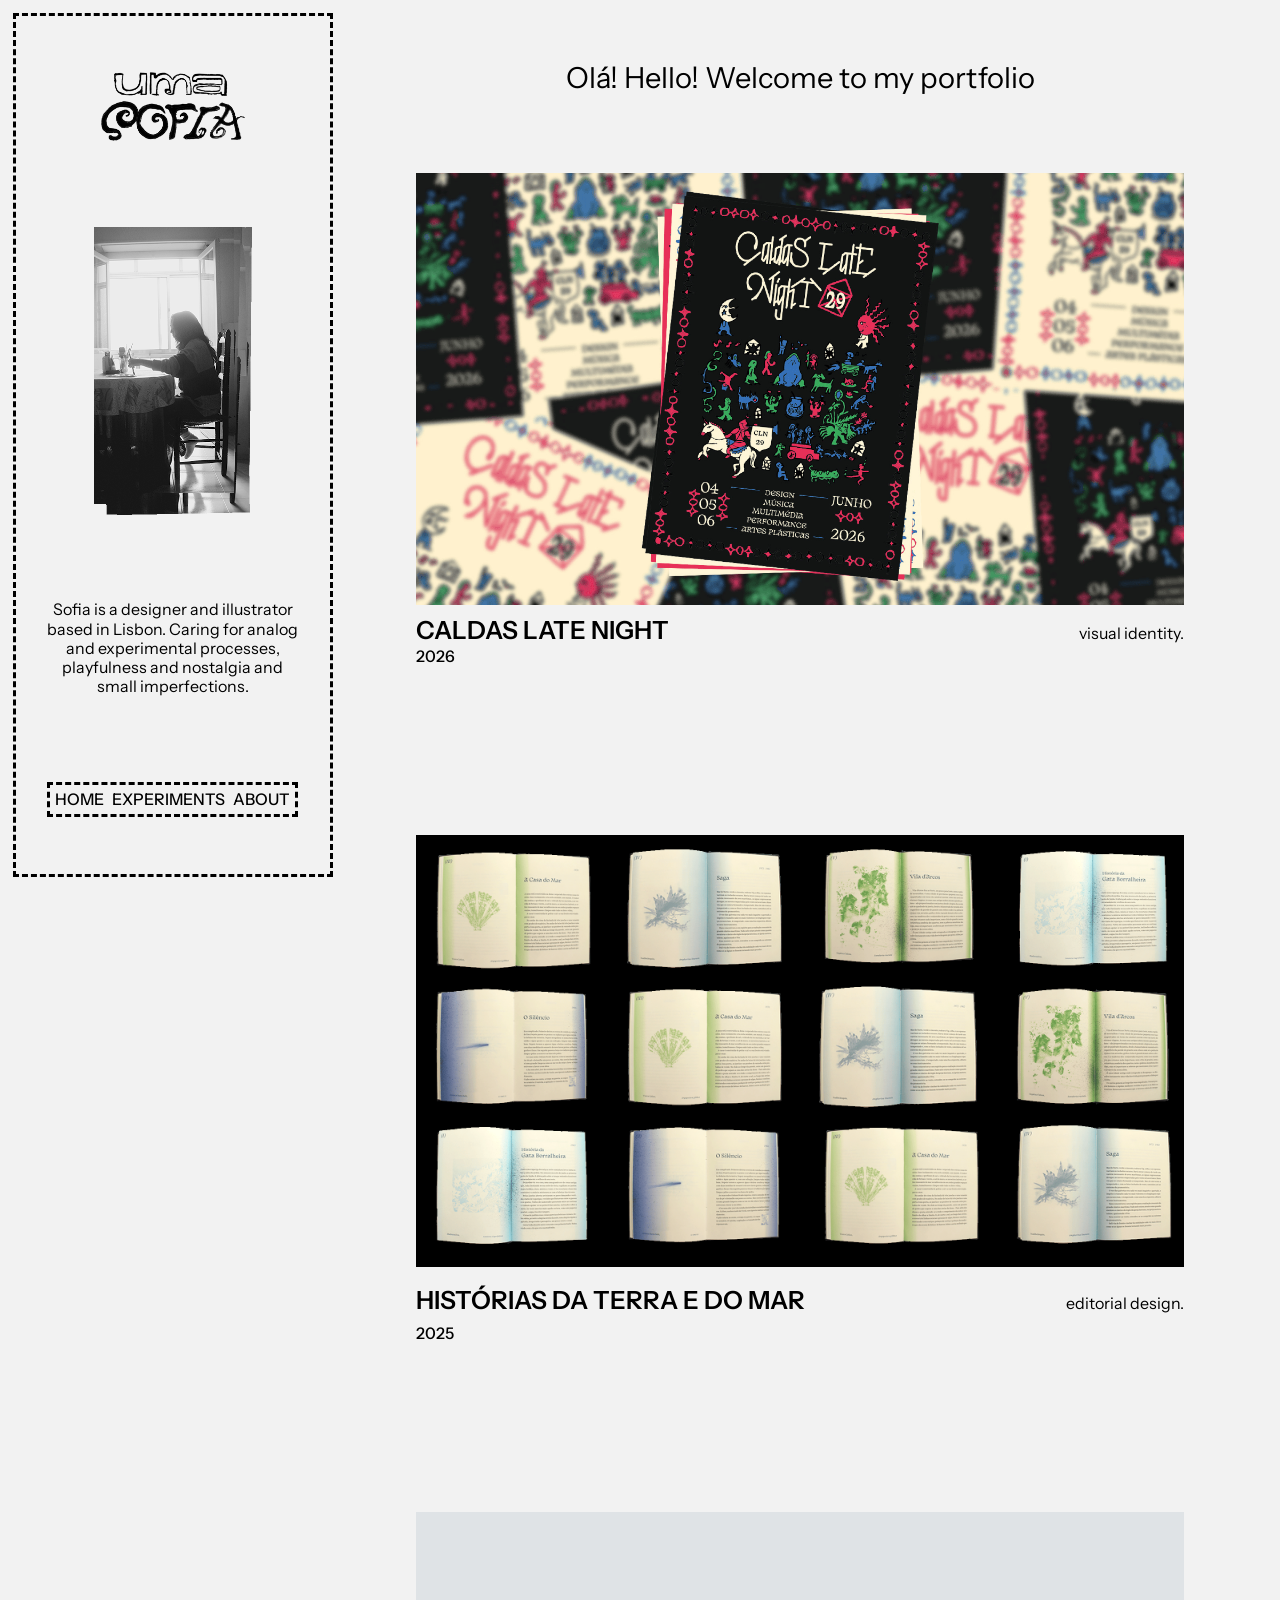
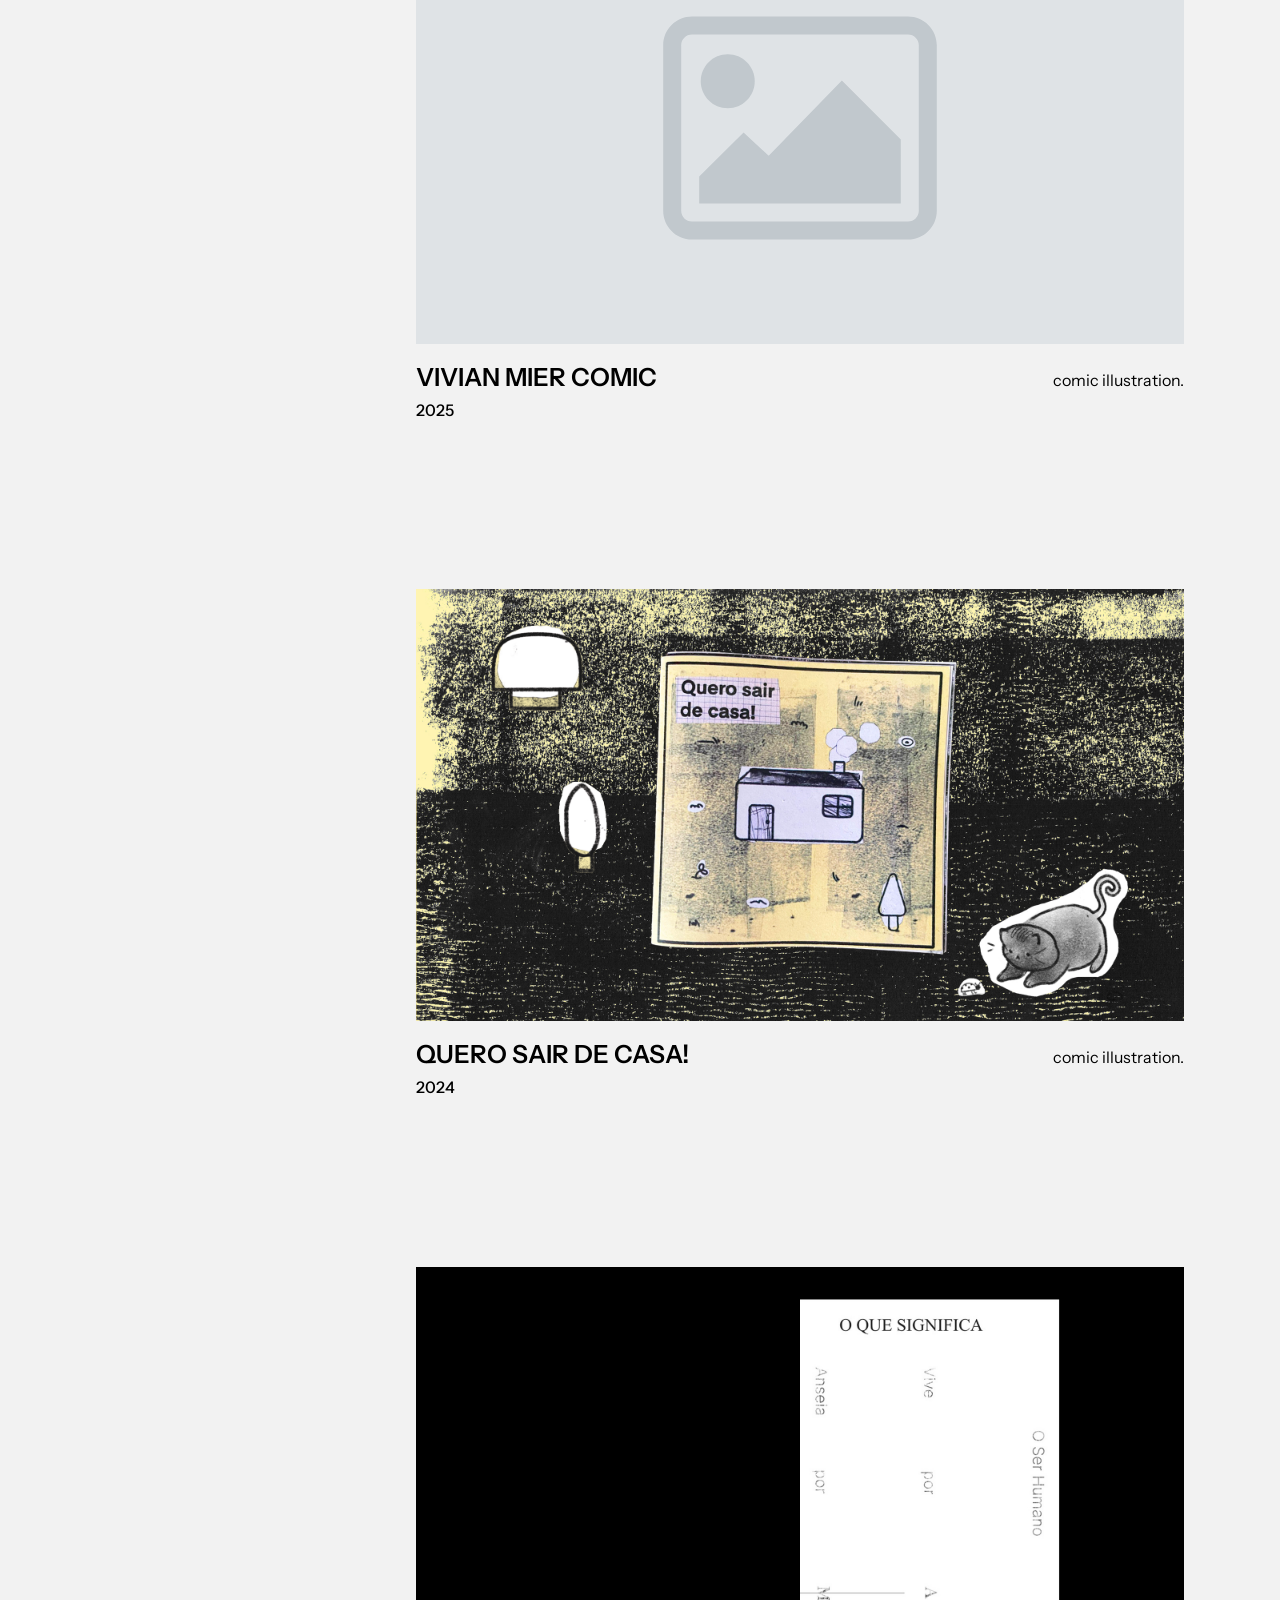
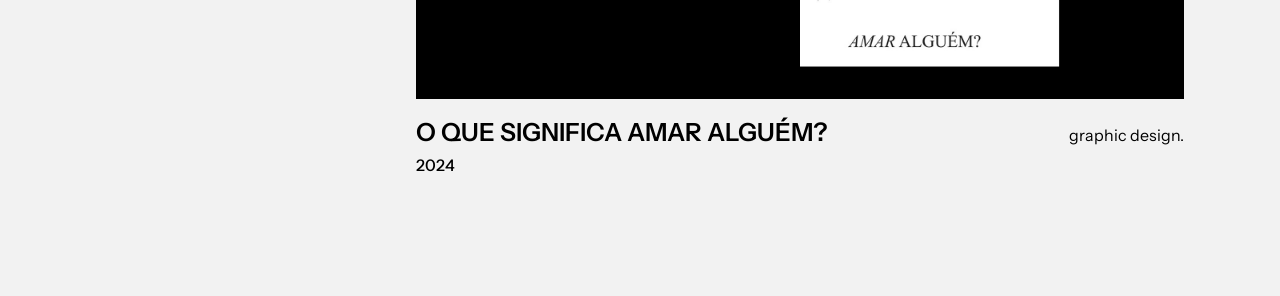
==== commit 97fcbaf3: "teste 2" ====
--- a/index.html
+++ b/index.html
@@ -2,13 +2,13 @@
 <html
   lang="en"
   data-ws-project="d9800cbb-ec6f-452a-b73f-22815c8e0542"
-  data-ws-last-published="2026-02-09T16:40:18.884Z"
+  data-ws-last-published="2026-02-09T18:10:27.627Z"
 >
   <head>
     <link
       rel="stylesheet"
       type="text/css"
-      href="/assets/static/app_generated_index-6937cd5a.Dn2khA41.css"
+      href="/assets/static/app_generated_index-6937cd5a.Cenc3VgO.css"
     />
     <meta charset="UTF-8" />
     <meta name="viewport" content="width=device-width,initial-scale=1" />
@@ -80,13 +80,13 @@
         <div class="w-element w-cln-2026">
           <a
             href="/projects/caldas-late-night-29"
-            class="w-element w-element-31"
+            class="w-element w-element-30"
             ><img
               alt=""
               width="1440"
               height="810"
               src="/assets/ezgif.com-animated-gif-maker_7PGqDHC0DbIFSXzS8WVkP.gif"
-              class="w-image w-image-28"
+              class="w-image w-image-22"
               sizes="100vw"
               srcset="
                 /assets/ezgif.com-animated-gif-maker_7PGqDHC0DbIFSXzS8WVkP.gif   16w,
@@ -113,8 +113,8 @@
             <div class="w-element w-text">
               <a
                 href="/projects/caldas-late-night-29"
-                class="w-element w-element-52"
-                ><p class="w-element w-title-22">Caldas Late Night</p></a
+                class="w-element w-element-51"
+                ><p class="w-element w-title-21">Caldas Late Night</p></a
               >
               <p class="w-element w-service">Visual Identity.</p>
             </div>
@@ -124,13 +124,13 @@
         <div class="w-element w-htm-2025">
           <a
             href="/projects/historias-da-terra-e-do-mar"
-            class="w-element w-element-32"
+            class="w-element w-element-31"
             ><img
               alt=""
               width="1920"
               height="1080"
               src="/assets/ezgif.com-animated-gif-maker_(3)_3KQtH6s4wwtBqxe36YGR5.gif"
-              class="w-image w-image-29"
+              class="w-image w-image-23"
               sizes="100vw"
               srcset="
                 /assets/ezgif.com-animated-gif-maker_(3)_3KQtH6s4wwtBqxe36YGR5.gif   16w,
@@ -157,8 +157,8 @@
             <div class="w-element w-text-1">
               <a
                 href="/projects/historias-da-terra-e-do-mar"
-                class="w-element w-element-53"
-                ><p class="w-element w-title-21">
+                class="w-element w-element-52"
+                ><p class="w-element w-title-20">
                   Histórias da terra e do mar
                 </p></a
               >
@@ -168,18 +168,18 @@
           </div>
         </div>
         <div class="w-element w-vivian-2025-to-do">
-          <a href="/projects/vivian" class="w-element w-element-33"
-            ><img
-              alt=""
-              class="w-image w-image-30"
+          <a href="/projects/vivian" class="w-element w-element-32"
+            ><img
+              alt=""
+              class="w-image w-image-24"
               src="[data-uri]"
               decoding="async"
               loading="lazy"
           /></a>
           <div class="w-element">
             <div class="w-element w-text-4">
-              <a href="/projects/vivian" class="w-element w-element-54"
-                ><p class="w-element w-title-23">Vivian mier comic</p></a
+              <a href="/projects/vivian" class="w-element w-element-53"
+                ><p class="w-element w-title-22">Vivian mier comic</p></a
               >
               <p class="w-element w-service-4">comic illustration.</p>
             </div>
@@ -187,13 +187,13 @@
           </div>
         </div>
         <div class="w-element w-qsdc-2024">
-          <a href="/projects/quero-sair-de-casa" class="w-element w-element-34"
+          <a href="/projects/quero-sair-de-casa" class="w-element w-element-33"
             ><img
               alt=""
               width="1920"
               height="1080"
               src="/assets/dscd_hWwlDXZmi1GFDdGkLDRCw.gif"
-              class="w-image w-image-31"
+              class="w-image w-image-25"
               sizes="100vw"
               srcset="
                 /assets/dscd_hWwlDXZmi1GFDdGkLDRCw.gif   16w,
@@ -220,8 +220,8 @@
             <div class="w-element w-text-3">
               <a
                 href="/projects/quero-sair-de-casa"
-                class="w-element w-element-55"
-                ><p class="w-element w-title-24">Quero sair de casa!</p></a
+                class="w-element w-element-54"
+                ><p class="w-element w-title-23">Quero sair de casa!</p></a
               >
               <p class="w-element w-service-3">comic illustration.</p>
             </div>
@@ -231,11 +231,32 @@
         <div class="w-element w-amar-alguem-2024">
           <a
             href="/projects/o-que-significa-amar-alguem"
-            class="w-element w-element-35"
-            ><img
-              alt=""
-              class="w-image w-image-32"
-              src="[data-uri]"
+            class="w-element w-element-34"
+            ><img
+              alt=""
+              width="1920"
+              height="1080"
+              src="/assets/ezgif.com-animated-gif-maker_(5)_WPT5GXv4rF6oBTU6BY8pe.gif"
+              class="w-image w-image-26"
+              sizes="100vw"
+              srcset="
+                /assets/ezgif.com-animated-gif-maker_(5)_WPT5GXv4rF6oBTU6BY8pe.gif   16w,
+                /assets/ezgif.com-animated-gif-maker_(5)_WPT5GXv4rF6oBTU6BY8pe.gif   32w,
+                /assets/ezgif.com-animated-gif-maker_(5)_WPT5GXv4rF6oBTU6BY8pe.gif   48w,
+                /assets/ezgif.com-animated-gif-maker_(5)_WPT5GXv4rF6oBTU6BY8pe.gif   64w,
+                /assets/ezgif.com-animated-gif-maker_(5)_WPT5GXv4rF6oBTU6BY8pe.gif   96w,
+                /assets/ezgif.com-animated-gif-maker_(5)_WPT5GXv4rF6oBTU6BY8pe.gif  128w,
+                /assets/ezgif.com-animated-gif-maker_(5)_WPT5GXv4rF6oBTU6BY8pe.gif  256w,
+                /assets/ezgif.com-animated-gif-maker_(5)_WPT5GXv4rF6oBTU6BY8pe.gif  384w,
+                /assets/ezgif.com-animated-gif-maker_(5)_WPT5GXv4rF6oBTU6BY8pe.gif  640w,
+                /assets/ezgif.com-animated-gif-maker_(5)_WPT5GXv4rF6oBTU6BY8pe.gif  750w,
+                /assets/ezgif.com-animated-gif-maker_(5)_WPT5GXv4rF6oBTU6BY8pe.gif  828w,
+                /assets/ezgif.com-animated-gif-maker_(5)_WPT5GXv4rF6oBTU6BY8pe.gif 1080w,
+                /assets/ezgif.com-animated-gif-maker_(5)_WPT5GXv4rF6oBTU6BY8pe.gif 1200w,
+                /assets/ezgif.com-animated-gif-maker_(5)_WPT5GXv4rF6oBTU6BY8pe.gif 1920w,
+                /assets/ezgif.com-animated-gif-maker_(5)_WPT5GXv4rF6oBTU6BY8pe.gif 2048w,
+                /assets/ezgif.com-animated-gif-maker_(5)_WPT5GXv4rF6oBTU6BY8pe.gif 3840w
+              "
               decoding="async"
               loading="lazy"
           /></a>
@@ -243,8 +264,8 @@
             <div class="w-element w-text-2">
               <a
                 href="/projects/o-que-significa-amar-alguem"
-                class="w-element w-element-56"
-                ><p class="w-element w-title-25">
+                class="w-element w-element-55"
+                ><p class="w-element w-title-24">
                   O QUE SIGNIFICA AMAR ALGUÉM?
                 </p></a
               >
@@ -304,8 +325,8 @@
         decoding="async"
         loading="lazy"
       />
-      <div class="w-element w-text-7">
-        <p class="w-element w-element-40">
+      <div class="w-element w-text-6">
+        <p class="w-element w-element-39">
           Sofia is a designer and illustrator based in Lisbon. Caring for analog
           and experimental processes, playfulness and nostalgia and small
           imperfections.
@@ -349,13 +370,13 @@
       {}
     </script>
     <script
-      src="/assets/entries/entry-server-routing.BXtSD0n6.js"
+      src="/assets/entries/entry-server-routing.Chtemp7k.js"
       type="module"
       async
     ></script>
     <link
       rel="modulepreload"
-      href="/assets/entries/pages_index.DwRoIobH.js"
+      href="/assets/entries/pages_index.D7cADa5R.js"
       as="script"
       type="text/javascript"
     /><link
--- a/assets/static/app_generated_index-6937cd5a.Cenc3VgO.css
+++ b/assets/static/app_generated_index-6937cd5a.Cenc3VgO.css
@@ -0,0 +1 @@
+@font-face{font-family:Instrument Sans;font-style:normal;font-weight:400 700;font-display:swap;src:url(/assets/InstrumentSans-VariableFont_wdth_wght_bjkMSSnl1UaMa3tkniNEz.ttf) format("truetype")}@layer presets{:root{display:grid;min-height:100%;font-family:Arial,Roboto,sans-serif;font-size:16px;line-height:1.2;white-space:pre-wrap;white-space-collapse:preserve}a.w-element{box-sizing:border-box}body.w-element{box-sizing:border-box;-webkit-font-smoothing:antialiased;-moz-osx-font-smoothing:grayscale;margin:0}div.w-element,h1.w-element{box-sizing:border-box}hr.w-element{height:0;color:inherit;box-sizing:border-box}li.w-element,p.w-element,span.w-element,ul.w-element{box-sizing:border-box}img.w-image{box-sizing:border-box;max-width:100%;display:block;height:auto}div.w-html-embed{display:contents;white-space:normal;white-space-collapse:collapse}}@media all{.w-element-1{display:flex;justify-content:center;align-items:center;background-color:#fff}.w-element-2{position:relative;text-align:center;font-weight:900;font-size:8rem;line-height:1;letter-spacing:-.05em}.w-element-3{position:absolute;top:0;right:-.125rem;bottom:0;left:.125rem;opacity:.3}.w-element-4{position:absolute;top:0;right:.125rem;bottom:0;left:-.125rem;opacity:.3}.w-element-5{position:absolute;top:50%;left:0;width:100%;background-color:#fff;height:.375rem}.w-element-6{margin-top:1.5rem;font-weight:700;font-size:1.5rem;line-height:2rem;letter-spacing:.05em}.w-built-with-webstudio{display:inline-flex;row-gap:6px;column-gap:6px;align-items:center;justify-content:center;position:fixed;z-index:1000;padding:6px 10px;right:16px;bottom:16px;color:#fbfcfd;font-family:system-ui,sans-serif;font-size:12px;font-weight:500;line-height:1;border-radius:9px;text-decoration-line:none;-webkit-background-clip:padding-box,border-box;background-clip:padding-box,border-box;background-origin:padding-box,border-box;background-image:linear-gradient(135deg,#4a4efa,#bd2fdb 66%,#ec59ce),linear-gradient(135deg,#92fddc,#7d7ffb 31.94%,#ed72fe 64.24%,#fdd791);border:1px solid transparent;white-space:nowrap}.w-logo{display:block;width:16px;height:16px;flex-shrink:0}.w-element-7{transition-property:all;transition-duration:.2s;transition-timing-function:ease;transition-delay:0ms;transition-behavior:normal;background-color:#f2f2f2;overflow-x:visible;overflow-y:visible;display:flex;flex-wrap:wrap;justify-content:start;align-items:start;min-width:auto;max-width:100%;object-position:48.4% 50%;flex-direction:row;font-family:Arial,Roboto,sans-serif}.w-home{position:relative;left:25%;width:75%}.w-projects-blocos-template{display:flex;flex-direction:column;align-items:center;justify-content:space-between;font-family:Arial,Roboto,sans-serif;border-top-style:none;border-right-style:none;border-left-style:none;border-bottom-style:none}.w-cln-2026{display:flex;flex-direction:column;margin:3rem 6rem 5rem;height:auto;transition-property:all;transition-duration:.2s;transition-timing-function:ease;transition-delay:0ms;transition-behavior:normal;width:80%}.w-text-alterar-estilo{display:flex;align-items:start;justify-content:center;font-family:Instrument Sans,sans-serif;padding-top:2em;padding-right:2em;padding-left:2em}.w-escrever{font-style:normal;font-size:29px;font-weight:400;font-family:Instrument Sans,sans-serif}.w-text-year{font-family:Instrument Sans,sans-serif;font-weight:500;align-self:auto;position:relative;top:-25px}.w-text{text-transform:none;display:flex;justify-content:space-between;flex-wrap:wrap;align-self:auto;flex-grow:0;flex-shrink:1;order:1;align-items:baseline;max-height:fit-content;height:fit-content;line-height:1px}.w-service{font-family:Instrument Sans,sans-serif;font-weight:300;text-transform:lowercase}.w-htm-2025{display:flex;flex-direction:column;margin:3rem 6rem 5rem;height:auto;transition-property:all;transition-duration:.2s;transition-timing-function:ease;transition-delay:0ms;transition-behavior:normal;width:80%}.w-text-1{text-transform:none;display:flex;justify-content:space-between;flex-wrap:wrap;align-self:auto;flex-grow:0;flex-shrink:1;order:1;align-items:baseline;max-height:fit-content;height:fit-content;line-height:1px}.w-service-1{font-family:Instrument Sans,sans-serif;font-weight:300;text-transform:lowercase}:root{min-height:100%;font-style:normal}.w-amar-alguem-2024{display:flex;flex-direction:column;margin:3rem 6rem 5rem;height:auto;transition-property:all;transition-duration:.2s;transition-timing-function:ease;transition-delay:0ms;transition-behavior:normal;width:80%}.w-text-2{text-transform:none;display:flex;justify-content:space-between;flex-wrap:wrap;align-self:auto;flex-grow:0;flex-shrink:1;order:1;align-items:baseline;max-height:fit-content;height:fit-content;line-height:1px}.w-service-2{font-family:Instrument Sans,sans-serif;font-weight:300;text-transform:lowercase}.w-text-year-1{font-family:Instrument Sans,sans-serif;font-weight:500;align-self:auto;position:relative;top:-25px}.w-qsdc-2024{display:flex;flex-direction:column;margin:3rem 6rem 5rem;height:auto;transition-property:all;transition-duration:.2s;transition-timing-function:ease;transition-delay:0ms;transition-behavior:normal;width:80%}.w-text-3{text-transform:none;display:flex;justify-content:space-between;flex-wrap:wrap;align-self:auto;flex-grow:0;flex-shrink:1;order:1;align-items:baseline;max-height:fit-content;height:fit-content;line-height:1px}.w-service-3{font-family:Instrument Sans,sans-serif;font-weight:300;text-transform:lowercase}.w-text-year-2{font-family:Instrument Sans,sans-serif;font-weight:500;align-self:auto;position:relative;top:-25px}.w-vivian-2025-to-do{display:flex;flex-direction:column;margin:3rem 6rem 5rem;height:auto;transition-property:all;transition-duration:.2s;transition-timing-function:ease;transition-delay:0ms;transition-behavior:normal;width:80%}.w-text-4{text-transform:none;display:flex;justify-content:space-between;flex-wrap:wrap;align-self:auto;flex-grow:0;flex-shrink:1;order:1;align-items:baseline;max-height:fit-content;height:fit-content;line-height:1px}.w-service-4{font-family:Instrument Sans,sans-serif;font-weight:300;text-transform:lowercase}.w-text-year-3{font-family:Instrument Sans,sans-serif;font-weight:500;align-self:auto;position:relative;top:-25px}.w-element-8{transition-property:all;transition-duration:.2s;transition-timing-function:ease;transition-delay:0ms;transition-behavior:normal;overflow-x:visible;overflow-y:visible;display:flex;flex-wrap:wrap;justify-content:start;align-items:start;min-width:auto;max-width:100%;object-position:48.4% 50%;flex-direction:row;font-family:Arial,Roboto,sans-serif;background-color:#f2f2f2;font-style:normal}.w-element-9{background-color:#f2f2f2;overflow-x:visible;overflow-y:visible;display:flex;flex-wrap:wrap;justify-content:start;align-items:start;min-width:auto;max-width:100%;object-position:48.4% 50%;flex-direction:row;font-family:Arial,Roboto,sans-serif}.w-footer-mobile{display:none}.w-home-1{position:relative;left:0%;width:100%}.w-nav-mobile{display:flex;font-family:Instrument Sans,sans-serif;text-transform:uppercase;color:#000;text-decoration-line:none;align-items:center;justify-content:space-between;column-gap:0px;row-gap:0px}.w-nav-img{display:inline-block}.w-image-2{width:15%}.w-nav-list{list-style-type:none;display:flex;text-decoration-line:none;flex-wrap:nowrap;align-items:center;justify-content:space-around;align-content:space-between;column-gap:16px;row-gap:16px;font-weight:500;color:#fff}.w-home-2{transition-property:all;transition-duration:.2s;transition-timing-function:ease;transition-delay:0ms;transition-behavior:normal}.w-home-2:hover{background-image:linear-gradient(#000,#000);scale:104.8% 104.8% 100%}.w-home-3{color:#000;text-decoration-line:none;font-weight:500}.w-experiments{transition-property:all;transition-duration:.2s;transition-timing-function:ease;transition-delay:0ms;transition-behavior:normal}.w-experiments:hover{background-image:linear-gradient(#000,#000);scale:104.8% 104.8% 100%}.w-experiments-1{color:#000;text-decoration-line:none;font-weight:500}.w-about{transition-property:all;transition-duration:.2s;transition-timing-function:ease;transition-delay:0ms;transition-behavior:normal}.w-about:hover{background-image:linear-gradient(#000,#000);scale:104.8% 104.8% 100%}.w-about-1{color:#000;text-decoration-line:none;font-weight:500;display:inline-block}.w-element-10{border-top-style:none;border-right-style:none;border-bottom-style:none;border-left-style:none;position:absolute;left:25px;bottom:342.17px;width:147.888px;height:12.66px;background-color:#fff0}.w-element-11{border-top-color:#000;border-right-color:#000;border-bottom-color:#000;border-left-color:#000}.w-sidebar-mobile-hidden{height:96vh;width:25%;background-color:#f2f2f2;display:flex;flex-direction:column;column-gap:3%;row-gap:3%;align-items:center;flex-wrap:nowrap;border-top-style:dashed;border-right-style:dashed;border-left-style:dashed;border-bottom-style:dashed;border-radius:0/0px;border-right-width:medium;border-right-color:unset;position:fixed;justify-content:space-around;align-content:center;outline-style:none;margin-left:1%;margin-top:1%;margin-bottom:1%;max-height:96%;overflow-x:hidden;overflow-y:hidden;object-fit:contain;padding:2%}.w-image-3{top:auto;position:relative;object-fit:contain;width:55%;margin-top:0;align-self:center;display:block;flex-direction:column;flex-wrap:nowrap;justify-content:space-between;align-items:stretch}.w-image-4{object-fit:contain;max-height:18rem;position:relative;width:auto}.w-menu{display:flex;column-gap:8px;row-gap:8px;flex-wrap:wrap;align-items:center;justify-content:center;align-content:center;align-self:center;border-top-style:dashed;border-right-style:dashed;border-left-style:dashed;border-bottom-style:dashed;padding:5px}.w-home-4{font-family:Instrument Sans,sans-serif;font-weight:500;text-transform:uppercase;transition-property:all;transition-duration:.2s;transition-timing-function:ease;transition-delay:0ms;transition-behavior:normal;color:#000;text-decoration-line:none}.w-home-4:hover{background-color:#000;color:#fff;border-radius:0/0px;padding-top:0;padding-bottom:0}.w-experiments-2{font-family:Instrument Sans,sans-serif;font-weight:500;text-transform:uppercase;transition-property:all;transition-duration:.2s;transition-timing-function:ease;transition-delay:0ms;transition-behavior:normal;color:#000;text-decoration-line:none}.w-experiments-2:hover{background-color:#000;color:#fff;border-radius:0/0px;padding-top:0;padding-bottom:0}.w-about-2{font-family:Instrument Sans,sans-serif;font-weight:500;text-transform:uppercase;transition-property:all;transition-duration:.2s;transition-timing-function:ease;transition-delay:0ms;transition-behavior:normal;color:#000;text-decoration-line:none}.w-about-2:hover{background-color:#000;color:#fff;border-radius:0/0px;padding-top:0;padding-bottom:0}.w-element-12{transition-property:all;transition-duration:.2s;transition-timing-function:ease;transition-delay:0ms;transition-behavior:normal;background-color:#f2f2f2;overflow-x:visible;overflow-y:visible;flex-wrap:wrap;justify-content:start;align-items:start;min-width:auto;max-width:100%;object-position:48.4% 50%;flex-direction:row;font-family:Arial,Roboto,sans-serif}.w-home-5{width:100%;display:flex;flex-direction:column}.w-experiments-3{position:relative;display:flex;flex-direction:column;column-gap:20px;row-gap:20px;width:90%;align-self:center;overflow-x:visible;overflow-y:visible;height:5%;margin-top:4rem}.w-l1{display:flex;justify-content:space-between}.w-element-13{width:30%;display:flex;flex-direction:column;column-gap:0px;row-gap:0px;max-height:fit-content;transition-property:all;transition-duration:.2s;transition-timing-function:ease;transition-delay:0ms;transition-behavior:normal;overflow-x:visible;overflow-y:visible;object-fit:cover}.w-element-13:hover{transition-duration:.2s;transition-timing-function:ease-in;scale:104% 104% 100%;z-index:998;background-image:linear-gradient(#f6f6f6 93%,#fff0)}.w-image-5{align-self:center;object-fit:fill}.w-title{font-family:Instrument Sans,sans-serif;align-self:center;position:relative;top:0;font-weight:600;text-transform:uppercase}.w-subtitle{font-family:Instrument Sans,sans-serif;align-self:center;position:relative;top:-30px;text-transform:capitalize}.w-element-14{width:30%;display:flex;flex-direction:column;column-gap:0px;row-gap:0px;max-height:fit-content;transition-property:all;transition-duration:.2s;transition-timing-function:ease;transition-delay:0ms;transition-behavior:normal;overflow-x:visible;overflow-y:visible;object-fit:cover}.w-element-14:hover{transition-duration:.2s;transition-timing-function:ease-in;scale:104% 104% 100%;z-index:998;background-image:linear-gradient(#f6f6f6 93%,#fff0)}.w-image-6{align-self:center;object-fit:fill}.w-title-1{font-family:Instrument Sans,sans-serif;align-self:center;position:relative;top:0;font-weight:600;text-transform:uppercase}.w-subtitle-1{font-family:Instrument Sans,sans-serif;align-self:center;position:relative;top:-30px;text-transform:uppercase}.w-div-mobile-flex{width:30%;display:none;flex-direction:column;column-gap:0px;row-gap:0px;max-height:fit-content;transition-property:all;transition-duration:.2s;transition-timing-function:ease;transition-delay:0ms;transition-behavior:normal;overflow-x:visible;overflow-y:visible;object-fit:cover}.w-div-mobile-flex:hover{transition-duration:.2s;transition-timing-function:ease-in;scale:104% 104% 100%;z-index:998;background-image:linear-gradient(#f6f6f6 93%,#fff0)}.w-image-7{align-self:center;object-fit:fill}.w-title-2{font-family:Instrument Sans,sans-serif;align-self:center;position:relative;top:0;font-weight:600;text-transform:uppercase}.w-subtitle-2{font-family:Instrument Sans,sans-serif;align-self:center;position:relative;top:-30px;text-transform:uppercase}.w-l2{display:flex;justify-content:space-between;position:relative;top:-3rem}.w-div-mobile-hidden{width:30%;display:flex;flex-direction:column;column-gap:0px;row-gap:0px;max-height:fit-content;transition-property:all;transition-duration:.2s;transition-timing-function:ease;transition-delay:0ms;transition-behavior:normal;overflow-x:visible;overflow-y:visible;object-fit:cover}.w-div-mobile-hidden:hover{transition-duration:.2s;transition-timing-function:ease-in;scale:104% 104% 100%;z-index:998;background-image:linear-gradient(#f6f6f6 93%,#fff0)}.w-image-8{align-self:center;object-fit:fill}.w-title-3{font-family:Instrument Sans,sans-serif;align-self:center;position:relative;top:0;font-weight:600;text-transform:uppercase}.w-subtitle-3{font-family:Instrument Sans,sans-serif;align-self:center;position:relative;top:-30px;text-transform:capitalize}.w-element-15{display:flex;flex-direction:column;column-gap:0px;row-gap:0px;max-height:fit-content;height:100%;width:60%;transition-property:all;transition-duration:.2s;transition-timing-function:ease;transition-delay:0ms;transition-behavior:normal;overflow-x:visible;overflow-y:visible;object-fit:cover}.w-element-15:hover{transition-duration:.2s;transition-timing-function:ease-in;scale:104% 104% 100%;z-index:998;background-image:linear-gradient(#f6f6f6 93%,#fff0)}.w-image-9{align-self:center;object-fit:cover;height:100%}.w-title-4{font-family:Instrument Sans,sans-serif;align-self:center;position:relative;top:0;font-weight:600;text-transform:uppercase}.w-subtitle-4{font-family:Instrument Sans,sans-serif;align-self:center;position:relative;top:-30px;text-transform:uppercase}.w-l3{display:flex;justify-content:space-between;position:relative;top:-6rem;align-items:start}.w-element-16{width:30%;display:flex;flex-direction:column}.w-element-17{width:100%;display:flex;flex-direction:column;column-gap:0px;row-gap:0px;max-height:fit-content;transition-property:all;transition-duration:.2s;transition-timing-function:ease;transition-delay:0ms;transition-behavior:normal;overflow-x:visible;overflow-y:visible;object-fit:cover;margin-bottom:-20px}.w-element-17:hover{transition-duration:.2s;transition-timing-function:ease-in;scale:104% 104% 100%;z-index:998;background-image:linear-gradient(#f6f6f6 93%,#fff0)}.w-image-10{align-self:center;object-fit:fill}.w-title-5{font-family:Instrument Sans,sans-serif;align-self:center;position:relative;top:0;font-weight:600;text-transform:uppercase}.w-subtitle-5{font-family:Instrument Sans,sans-serif;align-self:center;position:relative;top:-30px;text-transform:uppercase}.w-div-mobile-hidden-1{width:100%;display:flex;flex-direction:column;column-gap:0px;row-gap:0px;max-height:fit-content;transition-property:all;transition-duration:.2s;transition-timing-function:ease;transition-delay:0ms;transition-behavior:normal;overflow-x:visible;overflow-y:visible;object-fit:cover;margin-bottom:-20px;position:relative;top:-10px}.w-div-mobile-hidden-1:hover{transition-duration:.2s;transition-timing-function:ease-in;scale:104% 104% 100%;z-index:998;background-image:linear-gradient(#f6f6f6 93%,#fff0)}.w-image-11{align-self:center;object-fit:fill}.w-title-6{font-family:Instrument Sans,sans-serif;align-self:center;position:relative;top:0;font-weight:600;text-transform:uppercase}.w-subtitle-6{font-family:Instrument Sans,sans-serif;align-self:center;position:relative;top:-30px;text-transform:capitalize}.w-div-mobile-flex-1{width:23%;display:none;flex-direction:column;column-gap:0px;row-gap:0px;max-height:fit-content;transition-property:all;transition-duration:.2s;transition-timing-function:ease;transition-delay:0ms;transition-behavior:normal;overflow-x:visible;overflow-y:visible;object-fit:cover}.w-div-mobile-flex-1:hover{transition-duration:.2s;transition-timing-function:ease-in;scale:104% 104% 100%;z-index:998;background-image:linear-gradient(#f6f6f6 93%,#fff0)}.w-image-12{align-self:center;object-fit:fill}.w-title-7{font-family:Instrument Sans,sans-serif;align-self:center;position:relative;top:0;font-weight:600;text-transform:uppercase}.w-subtitle-7{font-family:Instrument Sans,sans-serif;align-self:center;position:relative;top:-30px;text-transform:uppercase}.w-div-mobile-flex-2{width:100%;display:none;flex-direction:column;column-gap:0px;row-gap:0px;max-height:fit-content;transition-property:all;transition-duration:.2s;transition-timing-function:ease;transition-delay:0ms;transition-behavior:normal;overflow-x:visible;overflow-y:visible;object-fit:cover;margin-bottom:-20px;position:relative;top:-10px}.w-div-mobile-flex-2:hover{transition-duration:.2s;transition-timing-function:ease-in;scale:104% 104% 100%;z-index:998;background-image:linear-gradient(#f6f6f6 93%,#fff0)}.w-image-13{align-self:center;object-fit:fill}.w-title-8{font-family:Instrument Sans,sans-serif;align-self:center;position:relative;top:0;font-weight:600;text-transform:uppercase}.w-subtitle-8{font-family:Instrument Sans,sans-serif;align-self:center;position:relative;top:-30px;text-transform:uppercase}.w-element-18{display:inline-flex;flex-direction:column;column-gap:7px;row-gap:7px;max-height:20%;height:40%;width:39%;transition-property:all;transition-duration:.2s;transition-timing-function:ease;transition-delay:0ms;transition-behavior:normal;overflow-x:visible;overflow-y:visible;object-fit:none;position:static;z-index:3}.w-element-18:hover{transition-duration:.2s;transition-timing-function:ease-in;scale:104% 104% 100%;z-index:998;background-image:linear-gradient(#f6f6f6 93%,#fff0)}.w-element-19{display:flex;flex-direction:column;width:100%;column-gap:0px;row-gap:0px;outline-style:none;z-index:45}.w-image-14{align-self:center;object-fit:cover;height:100%}.w-title-9{font-family:Instrument Sans,sans-serif;align-self:center;position:relative;top:0;font-weight:600;text-transform:uppercase}.w-subtitle-9{font-family:Instrument Sans,sans-serif;align-self:center;position:relative;top:-30px;text-transform:capitalize}.w-element-20{display:flex;flex-direction:column;z-index:49}.w-image-15{align-self:center;object-fit:cover;height:100%}.w-title-10{font-family:Instrument Sans,sans-serif;align-self:center;position:relative;top:0;font-weight:600;text-transform:uppercase}.w-subtitle-10{font-family:Instrument Sans,sans-serif;align-self:center;position:relative;top:-30px;text-transform:uppercase}.w-div-mobile-hidden-2{width:23%;display:flex;flex-direction:column;column-gap:0px;row-gap:0px;max-height:fit-content;transition-property:all;transition-duration:.2s;transition-timing-function:ease;transition-delay:0ms;transition-behavior:normal;overflow-x:visible;overflow-y:visible;object-fit:cover}.w-div-mobile-hidden-2:hover{transition-duration:.2s;transition-timing-function:ease-in;scale:104% 104% 100%;z-index:998;background-image:linear-gradient(#f6f6f6 93%,#fff0)}.w-image-16{align-self:center;object-fit:fill}.w-title-11{font-family:Instrument Sans,sans-serif;align-self:center;position:relative;top:0;font-weight:600;text-transform:uppercase}.w-subtitle-11{font-family:Instrument Sans,sans-serif;align-self:center;position:relative;top:-30px;text-transform:uppercase}.w-l4{display:flex;justify-content:space-between;position:relative;top:-9rem}.w-element-21{width:30%;display:flex;flex-direction:column;column-gap:0px;row-gap:0px;max-height:fit-content;transition-property:all;transition-duration:.2s;transition-timing-function:ease;transition-delay:0ms;transition-behavior:normal;overflow-x:visible;overflow-y:visible;object-fit:cover}.w-element-21:hover{transition-duration:.2s;transition-timing-function:ease-in;scale:104% 104% 100%;z-index:998;background-image:linear-gradient(#f6f6f6 93%,#fff0)}.w-image-17{align-self:center;object-fit:fill}.w-title-12{font-family:Instrument Sans,sans-serif;align-self:center;position:relative;top:0;font-weight:600;text-transform:uppercase}.w-subtitle-12{font-family:Instrument Sans,sans-serif;align-self:center;position:relative;top:-30px;text-transform:uppercase}.w-element-22{width:30%;display:flex;flex-direction:column;column-gap:0px;row-gap:0px;max-height:fit-content;transition-property:all;transition-duration:.2s;transition-timing-function:ease;transition-delay:0ms;transition-behavior:normal;overflow-x:visible;overflow-y:visible;object-fit:cover}.w-element-22:hover{transition-duration:.2s;transition-timing-function:ease-in;scale:104% 104% 100%;z-index:998;background-image:linear-gradient(#f6f6f6 93%,#fff0)}.w-image-18{align-self:center;object-fit:fill}.w-title-13{font-family:Instrument Sans,sans-serif;align-self:center;position:relative;top:0;font-weight:600;text-transform:uppercase}.w-subtitle-13{font-family:Instrument Sans,sans-serif;align-self:center;position:relative;top:-30px;text-transform:uppercase}.w-element-23{width:30%;display:flex;flex-direction:column;column-gap:0px;row-gap:0px;max-height:fit-content;transition-property:all;transition-duration:.2s;transition-timing-function:ease;transition-delay:0ms;transition-behavior:normal;overflow-x:visible;overflow-y:visible;object-fit:cover}.w-element-23:hover{transition-duration:.2s;transition-timing-function:ease-in;scale:104% 104% 100%;z-index:998;background-image:linear-gradient(#f6f6f6 93%,#fff0)}.w-image-19{align-self:center;object-fit:fill}.w-title-14{font-family:Instrument Sans,sans-serif;align-self:center;position:relative;top:0;font-weight:600;text-transform:uppercase}.w-subtitle-14{font-family:Instrument Sans,sans-serif;align-self:center;position:relative;top:-30px;text-transform:uppercase}.w-element-24{transition-property:all;transition-duration:.2s;transition-timing-function:ease;transition-delay:0ms;transition-behavior:normal;background-color:#f2f2f2;overflow-x:visible;overflow-y:visible;display:flex;flex-wrap:wrap;justify-content:start;align-items:center;min-width:auto;max-width:100%;object-position:48.4% 50%;flex-direction:column;font-family:Arial,Roboto,sans-serif;align-content:center}.w-nav-mobile-1{display:none;font-family:Instrument Sans,sans-serif;text-transform:uppercase;color:#000;text-decoration-line:none;align-items:center;justify-content:space-around;column-gap:0px;row-gap:0px;position:fixed;width:100%;z-index:999;background-image:linear-gradient(#fff,#fff)}.w-nav-img-1{display:flex}.w-image-20{width:12rem}.w-nav-list-1{list-style-type:none;display:flex;text-decoration-line:none;flex-wrap:nowrap;align-items:center;justify-content:space-around;align-content:space-between;column-gap:16px;row-gap:16px;font-weight:500;color:#fff}.w-home-6{transition-property:all;transition-duration:.2s;transition-timing-function:ease;transition-delay:0ms;transition-behavior:normal}.w-home-6:hover{background-image:linear-gradient(#000,#000);scale:104.8% 104.8% 100%}.w-home-7{color:#000;text-decoration-line:none}.w-home-7:hover{color:#fff;padding:0}.w-experiments-4{transition-property:all;transition-duration:.2s;transition-timing-function:ease;transition-delay:0ms;transition-behavior:normal}.w-experiments-4:hover{background-image:linear-gradient(#000,#000);scale:104.8% 104.8% 100%}.w-experiments-5{color:#000;text-decoration-line:none}.w-experiments-5:hover{color:#fff;padding:0}.w-about-3{transition-property:all;transition-duration:.2s;transition-timing-function:ease;transition-delay:0ms;transition-behavior:normal}.w-about-3:hover{background-image:linear-gradient(#000,#000);scale:104.8% 104.8% 100%}.w-about-4{color:#000;text-decoration-line:none;display:inline-block}.w-about-4:hover{color:#fff;padding:0}.w-home-8{position:relative;left:0%;width:100%}.w-projects-blocos-template-1{display:flex;flex-direction:column;width:100%;align-items:center;justify-content:center;font-family:Arial,Roboto,sans-serif;background-color:#000}.w-cln-2026-1{display:flex;flex-direction:column;margin:0rem 6rem 5rem;height:auto;transition-property:all;transition-duration:.2s;transition-timing-function:ease;transition-delay:0ms;transition-behavior:normal;width:50%;flex-wrap:nowrap;align-items:center;justify-content:space-between}.w-image-21{height:auto;aspect-ratio:16/9;background-color:#dfe3e6;display:inline-flex;align-self:center}.w-text-5{text-transform:none;display:flex;justify-content:space-between;flex-wrap:wrap;align-self:auto;flex-grow:0;flex-shrink:1;order:1;align-items:center;max-height:fit-content;height:fit-content;line-height:1px;column-gap:0px;row-gap:0px;align-content:center;margin-bottom:0}.w-text-wrapper{align-self:stretch;display:block;margin-top:18%}.w-element-25{display:inline;column-gap:1%;row-gap:1%;color:#fff;flex-direction:column;flex-wrap:nowrap;justify-content:space-between}.w-element-26,.w-element-27,.w-element-28,.w-element-29{transition-property:all;transition-duration:.2s;transition-timing-function:ease;transition-delay:0ms;transition-behavior:normal;background-color:#f2f2f2;overflow-x:visible;overflow-y:visible;display:flex;flex-wrap:wrap;justify-content:start;align-items:center;min-width:auto;max-width:100%;object-position:48.4% 50%;flex-direction:column;font-family:Arial,Roboto,sans-serif;align-content:center}.w-element-30{max-height:fit-content;flex-direction:column;display:flex;max-width:100%;width:100%}.w-image-22{height:auto;aspect-ratio:16/9;background-color:#dfe3e6}.w-element-31{max-height:fit-content;flex-direction:column;display:flex;max-width:100%;width:100%}.w-image-23{height:auto;aspect-ratio:16/9;background-color:#000}.w-element-32{max-height:fit-content;flex-direction:column;display:flex;max-width:100%;width:100%}.w-image-24{height:auto;aspect-ratio:16/9;background-color:#dfe3e6}.w-element-33{max-height:fit-content;flex-direction:column;display:flex;max-width:100%;width:100%}.w-image-25{height:auto;aspect-ratio:16/9;background-color:#9db3c400;object-fit:contain;background-image:url(/assets/Sem_emo31_zi0lIaJ4-h-jxOf7Vz-14.jpg);background-size:contain}.w-element-34{max-height:fit-content;flex-direction:column;display:flex;max-width:100%;width:100%}.w-image-26{height:auto;aspect-ratio:16/9;background-color:#dfe3e6;object-fit:contain}.w-home-9{position:relative;left:25%;width:75%}.w-about-5{position:relative;display:flex;flex-direction:column;justify-content:center;align-items:center;width:100%;flex-wrap:wrap;align-content:center}.w-about-5:active{transition-duration:.3s;transition-timing-function:linear;transition-property:all;transition-delay:0ms;transition-behavior:normal;display:flex}.w-about-elements{display:flex;flex-direction:column;justify-content:center;column-gap:0;row-gap:0;align-items:center;width:70%;font-family:Arial,Roboto,sans-serif}.w-about-desc{font-size:20px;margin-top:4rem;height:fit-content;max-height:fit-content;font-family:Instrument Sans,sans-serif;font-weight:500;text-wrap:balance}.w-element-35{color:gray;border-top-style:none;border-right-style:none;border-bottom-style:none;border-left-style:none;border-top-color:#000;border-right-color:#000;border-bottom-color:#000;border-left-color:#000;width:100%;outline-offset:0px;outline:thin dashed rgb(0 0 0 / 1)}.w-education{width:100%;display:flex;justify-content:space-between;align-self:auto;flex-grow:1;flex-shrink:0;align-items:baseline;text-transform:none}.w-edu-title{font-family:Instrument Sans,sans-serif;font-weight:600;text-transform:none;font-size:2em}.w-edu-desc{width:60%;display:flex;flex-direction:column;align-items:start;font-family:Instrument Sans,sans-serif;row-gap:0px;column-gap:0px;margin-right:5%}.w-edu-desc-text{text-align:start;font-weight:500;font-size:20px}.w-edu-desc-year{object-position:48.4% 45.8%;margin-top:0;position:relative;top:-10px;font-weight:500;font-style:normal;font-family:Instrument Sans,sans-serif}.w-element-36{color:gray;border-top-style:none;border-right-style:none;border-bottom-style:none;border-left-style:none;border-top-color:#000;border-right-color:#000;border-bottom-color:#000;border-left-color:#000;width:100%;outline-offset:0px;outline:thin dashed rgb(0 0 0 / 1)}.w-experience{width:100%;display:flex;justify-content:space-between;align-self:auto;flex-grow:1;flex-shrink:0;align-items:baseline}.w-edu-title-1{font-family:Instrument Sans,sans-serif;font-weight:600}.w-edu-desc-1{width:60%;display:flex;flex-direction:column;align-items:start;font-family:Instrument Sans,sans-serif;row-gap:0px;column-gap:0px;margin-right:5%}.w-edu-desc-text-1{text-align:start;font-weight:500;font-size:20px}.w-edu-desc-year-1{object-position:48.4% 45.8%;margin-top:0;position:relative;top:-10px;font-weight:500}.w-element-37{color:gray;border-top-style:none;border-right-style:none;border-bottom-style:none;border-left-style:none;border-top-color:#000;border-right-color:#000;border-bottom-color:#000;border-left-color:#000;width:100%;outline-offset:0px;outline:thin dashed rgb(0 0 0 / 1)}.w-contacts{width:100%;display:flex;justify-content:space-between;align-self:auto;flex-grow:1;flex-shrink:0;align-items:baseline;margin-bottom:4rem}.w-contacts-title{font-family:Instrument Sans,sans-serif;font-weight:600}.w-contacts-desc{width:60%;display:flex;flex-direction:column;align-items:start;font-family:Instrument Sans,sans-serif;row-gap:0px;column-gap:0px;margin-right:5%}.w-email{text-align:start;font-weight:500;color:#000;text-decoration-line:none;display:flex}.w-a{text-align:start;font-weight:500;color:#000;text-decoration-line:underline;display:inline-block;font-size:20px}.w-linkedin{text-align:start;font-weight:500;color:#000;text-decoration-line:none;display:flex}.w-a-1{text-align:start;font-weight:500;color:#000;text-decoration-line:underline;display:inline-block;font-size:20px}.w-cv{text-align:start;font-weight:500;color:#000;text-decoration-line:none;display:flex}.w-a-2{color:#000;text-decoration-line:underline;text-align:start;font-weight:500;display:inline-block;font-size:20px}.w-element-38{width:30%;display:flex;flex-direction:column;column-gap:0px;row-gap:0px;max-height:fit-content;transition-property:all;transition-duration:.2s;transition-timing-function:ease;transition-delay:0ms;transition-behavior:normal;overflow-x:visible;overflow-y:visible;object-fit:cover}.w-element-38:hover{transition-duration:.2s;transition-timing-function:ease-in;scale:104% 104% 100%;z-index:998;background-image:linear-gradient(#f6f6f6 93%,#fff0)}.w-image-27{align-self:center;object-fit:fill}.w-title-15{font-family:Instrument Sans,sans-serif;align-self:center;position:relative;top:0;font-weight:600;text-transform:uppercase}.w-subtitle-15{font-family:Instrument Sans,sans-serif;align-self:center;position:relative;top:-30px;text-transform:uppercase}.w-text-6{font-family:Instrument Sans,sans-serif;text-align:center;position:relative;top:auto;display:flex;flex-wrap:wrap;width:17.17rem;max-width:fit-content;align-content:space-between;flex-direction:column;flex-grow:0;flex-shrink:1;align-self:center;bottom:auto;margin-bottom:0%;max-height:fit-content;min-height:fit-content;min-width:fit-content;overflow-x:visible;overflow-y:visible;justify-content:space-between;align-items:center}.w-element-39{position:relative;font-family:Instrument Sans,sans-serif;align-self:auto;display:block;justify-content:center;margin-bottom:auto;bottom:auto;margin-top:auto}.w-nav-mobile-2{display:none;font-family:Instrument Sans,sans-serif;text-transform:uppercase;color:#000;text-decoration-line:none;align-items:center;justify-content:space-around;column-gap:0px;row-gap:0px;position:fixed;width:100%;z-index:999;background-image:linear-gradient(#fff,#fff)}.w-nav-img-2{display:flex}.w-image-28{width:12rem}.w-nav-list-2{list-style-type:none;display:flex;text-decoration-line:none;flex-wrap:nowrap;align-items:center;justify-content:space-around;align-content:space-between;column-gap:16px;row-gap:16px;font-weight:500;color:#fff}.w-home-10{transition-property:all;transition-duration:.2s;transition-timing-function:ease;transition-delay:0ms;transition-behavior:normal}.w-home-10:hover{background-image:linear-gradient(#000,#000);scale:104.8% 104.8% 100%}.w-home-11{color:#000;text-decoration-line:none}.w-home-11:hover{color:#fff;padding:0}.w-experiments-6{transition-property:all;transition-duration:.2s;transition-timing-function:ease;transition-delay:0ms;transition-behavior:normal}.w-experiments-6:hover{background-image:linear-gradient(#000,#000);scale:104.8% 104.8% 100%}.w-experiments-7{color:#000;text-decoration-line:none}.w-experiments-7:hover{color:#fff;padding:0}.w-about-6{transition-property:all;transition-duration:.2s;transition-timing-function:ease;transition-delay:0ms;transition-behavior:normal}.w-about-6:hover{background-image:linear-gradient(#000,#000);scale:104.8% 104.8% 100%}.w-about-7{color:#000;text-decoration-line:none;display:inline-block}.w-about-7:hover{color:#fff;padding:0}.w-sidebar-mobile-hidden-1{height:96vh;width:25%;background-color:#f2f2f2;display:flex;flex-direction:column;column-gap:3%;row-gap:3%;align-items:center;flex-wrap:nowrap;border-top-style:dashed;border-right-style:dashed;border-left-style:dashed;border-bottom-style:dashed;border-radius:0/0px;border-right-width:medium;border-right-color:unset;position:fixed;justify-content:space-around;align-content:center;outline-style:none;margin-left:1%;margin-top:1%;margin-bottom:1%;max-height:96%;overflow-x:hidden;overflow-y:hidden;object-fit:contain;padding:2%}.w-image-29{top:auto;position:relative;object-fit:contain;width:55%;margin-top:0;align-self:center;display:block;flex-direction:column;flex-wrap:nowrap;justify-content:space-between;align-items:stretch}.w-image-30{object-fit:contain;max-height:18rem;position:relative;width:auto}.w-text-7{font-family:Instrument Sans,sans-serif;text-align:center;position:relative;top:auto;display:flex;flex-wrap:wrap;width:17.17rem;max-width:fit-content;align-content:space-between;flex-direction:column;flex-grow:0;flex-shrink:1;align-self:center;bottom:auto;margin-bottom:0%;max-height:fit-content;min-height:fit-content;min-width:fit-content;overflow-x:visible;overflow-y:visible;justify-content:space-between;align-items:center}.w-element-40{position:relative;font-family:Instrument Sans,sans-serif;align-self:auto;display:block;justify-content:center;margin-bottom:auto;bottom:auto;margin-top:auto}.w-menu-1{display:flex;column-gap:8px;row-gap:8px;flex-wrap:wrap;align-items:center;justify-content:center;align-content:center;align-self:center;border-top-style:dashed;border-right-style:dashed;border-left-style:dashed;border-bottom-style:dashed;padding:5px 1%;object-position:48.4% 50%;border-left-width:inherit;border-top-color:#000;border-right-color:#000;border-bottom-color:#000;border-left-color:#000;border-top-left-radius:0;outline-style:none;border-top-width:inherit;border-right-width:inherit;border-bottom-width:inherit;position:relative;margin-bottom:0%;bottom:auto}.w-home-12{font-family:Instrument Sans,sans-serif;font-weight:500;text-transform:uppercase;transition-property:all;transition-duration:.2s;transition-timing-function:ease;transition-delay:0ms;transition-behavior:normal;color:#000;text-decoration-line:none}.w-home-12:hover{background-color:#000;color:#fff;border-radius:0/0px;padding-top:0;padding-bottom:0}.w-experiments-8{font-family:Instrument Sans,sans-serif;font-weight:500;text-transform:uppercase;transition-property:all;transition-duration:.2s;transition-timing-function:ease;transition-delay:0ms;transition-behavior:normal;color:#000;text-decoration-line:none}.w-experiments-8:hover{background-color:#000;color:#fff;border-radius:0/0px;padding-top:0;padding-bottom:0}.w-about-8{font-family:Instrument Sans,sans-serif;font-weight:500;text-transform:uppercase;transition-property:all;transition-duration:.2s;transition-timing-function:ease;transition-delay:0ms;transition-behavior:normal;color:#000;text-decoration-line:none}.w-about-8:hover{background-color:#000;color:#fff;border-radius:0/0px;padding-top:0;padding-bottom:0}.w-element-41{color:gray;border-top-style:none;border-right-style:none;border-bottom-style:none;border-left-style:none;border-top-color:#000;border-right-color:#000;border-bottom-color:#000;border-left-color:#000;width:100%;outline-offset:0px;margin-top:1.5em;margin-bottom:4em;outline:thin dashed rgb(255 255 255 / 1)}.w-2026{font-family:Instrument Sans,sans-serif;text-transform:uppercase;font-size:16px;font-weight:400;line-height:1px;align-self:center;text-align:end}.w-title-16{font-family:Instrument Sans,sans-serif;text-transform:uppercase;font-size:25px;font-weight:700;line-height:1px;color:#fff;margin-bottom:0}.w-service-5{font-family:Instrument Sans,sans-serif;font-weight:300;text-transform:lowercase;color:#fff;margin-top:0;margin-bottom:0}.w-texto{font-family:Instrument Sans,sans-serif;margin-top:2em;margin-bottom:3em;font-weight:500;font-size:20px;color:#fff;display:flex;flex-direction:row;flex-wrap:wrap}.w-element-42{display:flex}.w-image-31{height:auto;aspect-ratio:8/9;background-color:#dfe3e600;display:block;align-self:auto;max-width:100%;width:50%;object-fit:cover}.w-image-32{height:auto;aspect-ratio:8/9;background-color:#dfe3e600;display:block;align-self:auto;max-width:100%;width:50%;object-fit:contain}.w-image-33,.w-image-34{height:auto;aspect-ratio:16/9;background-color:#0000;display:inline-flex;align-self:center}.w-element-43{display:flex;flex-direction:column;column-gap:3em;row-gap:3em}.w-projects-blocos-template-2{display:flex;flex-direction:column;width:100%;align-items:center;justify-content:center;font-family:Arial,Roboto,sans-serif;background-color:#000}.w-histórias-da-terra-e-do-mar{display:flex;flex-direction:column;margin:0rem 6rem 5rem;height:auto;transition-property:all;transition-duration:.2s;transition-timing-function:ease;transition-delay:0ms;transition-behavior:normal;width:50%;flex-wrap:nowrap;align-items:center;justify-content:space-between}.w-text-wrapper-1{align-self:stretch;display:block;margin-top:18%}.w-text-8{text-transform:none;display:flex;justify-content:space-between;flex-wrap:wrap;align-self:auto;flex-grow:0;flex-shrink:1;order:1;align-items:center;max-height:fit-content;height:fit-content;line-height:1px;column-gap:0px;row-gap:0px;align-content:center;margin-bottom:0}.w-title-17{font-family:Instrument Sans,sans-serif;text-transform:uppercase;font-size:25px;font-weight:700;line-height:1rem;color:#fff;margin-bottom:0}.w-element-44{display:inline;column-gap:1%;row-gap:1%;color:#fff;flex-direction:column;flex-wrap:nowrap;justify-content:space-between}.w-2026-1{font-family:Instrument Sans,sans-serif;text-transform:uppercase;font-size:16px;font-weight:400;line-height:1px;align-self:center;text-align:end}.w-service-6{font-family:Instrument Sans,sans-serif;font-weight:300;text-transform:lowercase;color:#fff;margin-top:0;margin-bottom:0}.w-element-45{color:gray;border-top-style:none;border-right-style:none;border-bottom-style:none;border-left-style:none;border-top-color:#000;border-right-color:#000;border-bottom-color:#000;border-left-color:#000;width:100%;outline-offset:0px;margin-top:1.5em;margin-bottom:4em;outline:thin dashed rgb(255 255 255 / 1)}.w-image-35{height:auto;aspect-ratio:16/9;background-color:#0000;display:inline-flex;align-self:center}.w-texto-1{font-family:Instrument Sans,sans-serif;margin-top:2em;margin-bottom:3em;font-weight:500;font-size:20px;color:#fff;display:flex;flex-direction:row;flex-wrap:wrap}.w-image-36,.w-image-37,.w-image-38,.w-image-39,.w-image-40,.w-image-41,.w-image-42{height:auto;aspect-ratio:16/9;background-color:#0000;display:inline-flex;align-self:center}.w-img-wrapper{display:flex;flex-direction:column;column-gap:3em;row-gap:3em}.w-nav-mobile-3{display:flex;font-family:Instrument Sans,sans-serif;text-transform:uppercase;color:#000;text-decoration-line:none;align-items:center;justify-content:space-around;column-gap:0px;row-gap:0px;position:fixed;z-index:999;background-image:linear-gradient(#000,#000);width:100%;margin-left:0%;padding:1% 3%;margin-top:0%;border-top-color:#fff;border-right-color:#fff;border-bottom-color:#fff;border-left-color:#fff;border-top-style:dashed;border-right-style:dashed;border-left-style:dashed;border-bottom-style:dashed;margin-bottom:3%}.w-nav-img-3{display:flex}.w-image-43{width:12rem}.w-nav-list-3{list-style-type:none;display:flex;text-decoration-line:none;flex-wrap:nowrap;align-items:center;justify-content:space-around;align-content:space-between;column-gap:16px;row-gap:16px;font-weight:500;color:#fff}.w-home-13{transition-property:all;transition-duration:.2s;transition-timing-function:ease;transition-delay:0ms;transition-behavior:normal}.w-home-13:hover{background-image:linear-gradient(#9d9d9d,#9d9d9d);scale:104.8% 104.8% 100%}.w-home-14{color:#fff;text-decoration-line:none}.w-home-14:hover{color:#fff;padding:0}.w-experiments-9{transition-property:all;transition-duration:.2s;transition-timing-function:ease;transition-delay:0ms;transition-behavior:normal}.w-experiments-9:hover{background-image:none;scale:104.8% 104.8% 100%;background-color:#9d9d9d}.w-experiments-10{color:#fff;text-decoration-line:none}.w-experiments-10:hover{color:#fff;padding:0}.w-about-9{transition-property:all;transition-duration:.2s;transition-timing-function:ease;transition-delay:0ms;transition-behavior:normal}.w-about-9:hover{background-image:none;scale:104.8% 104.8% 100%;background-color:#9d9d9d}.w-about-10{color:#fff;text-decoration-line:none;display:inline-block}.w-about-10:hover{color:#fff;padding:0}.w-projects-blocos-template-3{display:flex;flex-direction:column;width:100%;align-items:center;justify-content:center;font-family:Arial,Roboto,sans-serif;background-color:#000}.w-vivian-mier-comic{display:flex;flex-direction:column;margin:0rem 6rem 5rem;height:auto;transition-property:all;transition-duration:.2s;transition-timing-function:ease;transition-delay:0ms;transition-behavior:normal;width:50%;flex-wrap:nowrap;align-items:center;justify-content:space-between}.w-text-wrapper-2{align-self:stretch;display:block;margin-top:18%}.w-text-9{text-transform:none;display:flex;justify-content:space-between;flex-wrap:wrap;align-self:auto;flex-grow:0;flex-shrink:1;order:1;align-items:center;max-height:fit-content;height:fit-content;line-height:1px;column-gap:0px;row-gap:0px;align-content:center;margin-bottom:0}.w-title-18{font-family:Instrument Sans,sans-serif;text-transform:uppercase;font-size:25px;font-weight:700;line-height:1rem;color:#fff;margin-bottom:0}.w-element-46{display:inline;column-gap:1%;row-gap:1%;color:#fff;flex-direction:column;flex-wrap:nowrap;justify-content:space-between}.w-2026-2{font-family:Instrument Sans,sans-serif;text-transform:uppercase;font-size:16px;font-weight:400;line-height:1px;align-self:center;text-align:end}.w-service-7{font-family:Instrument Sans,sans-serif;font-weight:300;text-transform:lowercase;color:#fff;margin-top:0;margin-bottom:0}.w-element-47{color:gray;border-top-style:none;border-right-style:none;border-bottom-style:none;border-left-style:none;border-top-color:#000;border-right-color:#000;border-bottom-color:#000;border-left-color:#000;width:100%;outline-offset:0px;margin-top:1.5em;margin-bottom:4em;outline:thin dashed rgb(255 255 255 / 1)}.w-image-44{height:auto;aspect-ratio:16/9;background-color:#0000;display:inline-flex;align-self:center}.w-texto-2{font-family:Instrument Sans,sans-serif;margin-top:2em;margin-bottom:3em;font-weight:500;font-size:20px;color:#fff;display:flex;flex-direction:row;flex-wrap:wrap}.w-img-wrapper-1{display:flex;flex-direction:column;column-gap:3em;row-gap:3em}.w-image-45,.w-image-46,.w-image-47,.w-image-48,.w-image-49,.w-image-50,.w-image-51{height:auto;aspect-ratio:16/9;background-color:#0000;display:inline-flex;align-self:center}.w-nav-mobile-4{display:flex;font-family:Instrument Sans,sans-serif;text-transform:uppercase;color:#000;text-decoration-line:none;align-items:center;justify-content:space-around;column-gap:0px;row-gap:0px;position:fixed;z-index:999;background-image:linear-gradient(#000,#000);width:100%;margin-left:0%;padding:1% 3%;margin-top:0%;border-top-color:#fff;border-right-color:#fff;border-bottom-color:#fff;border-left-color:#fff;border-top-style:dashed;border-right-style:dashed;border-left-style:dashed;border-bottom-style:dashed;margin-bottom:3%}.w-nav-img-4{display:flex}.w-image-52{width:12rem}.w-nav-list-4{list-style-type:none;display:flex;text-decoration-line:none;flex-wrap:nowrap;align-items:center;justify-content:space-around;align-content:space-between;column-gap:16px;row-gap:16px;font-weight:500;color:#fff}.w-home-15{transition-property:all;transition-duration:.2s;transition-timing-function:ease;transition-delay:0ms;transition-behavior:normal}.w-home-15:hover{background-image:none;scale:104.8% 104.8% 100%;background-color:#c1b55a}.w-home-16{color:#fff;text-decoration-line:none}.w-home-16:hover{color:#fff;padding:0}.w-experiments-11{transition-property:all;transition-duration:.2s;transition-timing-function:ease;transition-delay:0ms;transition-behavior:normal}.w-experiments-11:hover{background-image:none;scale:104.8% 104.8% 100%;background-color:#c1b55a}.w-experiments-12{color:#fff;text-decoration-line:none}.w-experiments-12:hover{color:#fff;padding:0}.w-about-11{transition-property:all;transition-duration:.2s;transition-timing-function:ease;transition-delay:0ms;transition-behavior:normal}.w-about-11:hover{background-image:none;scale:104.8% 104.8% 100%;background-color:#c1b55a}.w-about-12{color:#fff;text-decoration-line:none;display:inline-block}.w-about-12:hover{color:#fff;padding:0}.w-nav-mobile-5{display:flex;font-family:Instrument Sans,sans-serif;text-transform:uppercase;color:#000;text-decoration-line:none;align-items:center;justify-content:space-around;column-gap:0px;row-gap:0px;position:fixed;z-index:999;background-image:linear-gradient(#000,#000);width:100%;margin-left:0%;padding:1% 3%;margin-top:0%;border-top-color:#fff;border-right-color:#fff;border-bottom-color:#fff;border-left-color:#fff;border-top-style:dashed;border-right-style:dashed;border-left-style:dashed;border-bottom-style:dashed;margin-bottom:3%}.w-nav-img-5{display:flex}.w-image-53{width:12rem}.w-nav-list-5{list-style-type:none;display:flex;text-decoration-line:none;flex-wrap:nowrap;align-items:center;justify-content:space-around;align-content:space-between;column-gap:16px;row-gap:16px;font-weight:500;color:#fff}.w-home-17{transition-property:all;transition-duration:.2s;transition-timing-function:ease;transition-delay:0ms;transition-behavior:normal}.w-home-17:hover{background-image:none;scale:104.8% 104.8% 100%;background-color:#aca485}.w-home-18{color:#fff;text-decoration-line:none}.w-home-18:hover{color:#fff;padding:0}.w-experiments-13{transition-property:all;transition-duration:.2s;transition-timing-function:ease;transition-delay:0ms;transition-behavior:normal}.w-experiments-13:hover{background-image:none;scale:104.8% 104.8% 100%;background-color:#aca485}.w-experiments-14{color:#fff;text-decoration-line:none}.w-experiments-14:hover{color:#fff;padding:0}.w-about-13{transition-property:all;transition-duration:.2s;transition-timing-function:ease;transition-delay:0ms;transition-behavior:normal}.w-about-13:hover{background-image:none;scale:104.8% 104.8% 100%;background-color:#aca485}.w-about-14{color:#fff;text-decoration-line:none;display:inline-block}.w-about-14:hover{color:#fff;padding:0}.w-nav-mobile-6{display:flex;font-family:Instrument Sans,sans-serif;text-transform:uppercase;color:#000;text-decoration-line:none;align-items:center;justify-content:space-around;column-gap:0px;row-gap:0px;position:fixed;z-index:999;background-image:linear-gradient(#000,#000);width:100%;margin-left:0%;padding:1% 3%;margin-top:0%;border-top-color:#fff;border-right-color:#fff;border-bottom-color:#fff;border-left-color:#fff;border-top-style:dashed;border-right-style:dashed;border-left-style:dashed;border-bottom-style:dashed;margin-bottom:3%}.w-nav-img-6{display:flex}.w-image-54{width:12rem}.w-nav-list-6{list-style-type:none;display:flex;text-decoration-line:none;flex-wrap:nowrap;align-items:center;justify-content:space-around;align-content:space-between;column-gap:16px;row-gap:16px;font-weight:500;color:#fff}.w-home-19{transition-property:all;transition-duration:.2s;transition-timing-function:ease;transition-delay:0ms;transition-behavior:normal}.w-home-19:hover{background-image:none;scale:104.8% 104.8% 100%;background-color:#6ea778}.w-home-20{color:#fff;text-decoration-line:none}.w-home-20:hover{color:#fff;padding:0}.w-experiments-15{transition-property:all;transition-duration:.2s;transition-timing-function:ease;transition-delay:0ms;transition-behavior:normal}.w-experiments-15:hover{background-image:none;scale:104.8% 104.8% 100%;background-color:#6ea778}.w-experiments-16{color:#fff;text-decoration-line:none}.w-experiments-16:hover{color:#fff;padding:0}.w-about-15{transition-property:all;transition-duration:.2s;transition-timing-function:ease;transition-delay:0ms;transition-behavior:normal}.w-about-15:hover{background-image:none;scale:104.8% 104.8% 100%;background-color:#6ea778}.w-about-16{color:#fff;text-decoration-line:none;display:inline-block}.w-about-16:hover{color:#fff;padding:0}.w-nav-mobile-7{display:flex;font-family:Instrument Sans,sans-serif;text-transform:uppercase;color:#000;text-decoration-line:none;align-items:center;justify-content:space-around;column-gap:0px;row-gap:0px;position:fixed;z-index:999;background-image:linear-gradient(#000,#000);width:100%;margin-left:0%;padding:1% 3%;margin-top:0%;border-top-color:#fff;border-right-color:#fff;border-bottom-color:#fff;border-left-color:#fff;border-top-style:dashed;border-right-style:dashed;border-left-style:dashed;border-bottom-style:dashed;margin-bottom:3%}.w-nav-img-7{display:flex}.w-image-55{width:12rem}.w-nav-list-7{list-style-type:none;display:flex;text-decoration-line:none;flex-wrap:nowrap;align-items:center;justify-content:space-around;align-content:space-between;column-gap:16px;row-gap:16px;font-weight:500;color:#fff}.w-home-21{transition-property:all;transition-duration:.2s;transition-timing-function:ease;transition-delay:0ms;transition-behavior:normal}.w-home-21:hover{background-image:linear-gradient(#e72f58,#e72f58);scale:104.8% 104.8% 100%;background-color:#e72f58}.w-home-22{color:#fff;text-decoration-line:none}.w-home-22:hover{color:#fff;padding:0}.w-experiments-17{transition-property:all;transition-duration:.2s;transition-timing-function:ease;transition-delay:0ms;transition-behavior:normal}.w-experiments-17:hover{background-image:none;scale:104.8% 104.8% 100%;background-color:#e72f58}.w-experiments-18{color:#fff;text-decoration-line:none}.w-experiments-18:hover{color:#fff;padding:0}.w-about-17{transition-property:all;transition-duration:.2s;transition-timing-function:ease;transition-delay:0ms;transition-behavior:normal}.w-about-17:hover{background-image:none;scale:104.8% 104.8% 100%;background-color:#e72f58}.w-about-18{color:#fff;text-decoration-line:none;display:inline-block}.w-about-18:hover{color:#fff;padding:0}.w-home-23{position:relative;left:0%;width:100%}.w-projects-blocos-template-4{display:flex;flex-direction:column;width:100%;align-items:center;justify-content:center;font-family:Arial,Roboto,sans-serif;background-color:#000}.w-quero-sair-de-casa{display:flex;flex-direction:column;margin:0rem 6rem 5rem;height:auto;transition-property:all;transition-duration:.2s;transition-timing-function:ease;transition-delay:0ms;transition-behavior:normal;width:50%;flex-wrap:nowrap;align-items:center;justify-content:space-between}.w-text-wrapper-3{align-self:stretch;display:block;margin-top:18%}.w-text-10{text-transform:none;display:flex;justify-content:space-between;flex-wrap:wrap;align-self:auto;flex-grow:0;flex-shrink:1;order:1;align-items:center;max-height:fit-content;height:fit-content;line-height:1px;column-gap:0px;row-gap:0px;align-content:center;margin-bottom:0}.w-title-19{font-family:Instrument Sans,sans-serif;text-transform:uppercase;font-size:25px;font-weight:700;line-height:1px;color:#fff;margin-bottom:0}.w-element-48{display:inline;column-gap:1%;row-gap:1%;color:#fff;flex-direction:column;flex-wrap:nowrap;justify-content:space-between}.w-2026-3{font-family:Instrument Sans,sans-serif;text-transform:uppercase;font-size:16px;font-weight:400;line-height:1px;align-self:center;text-align:end}.w-service-8{font-family:Instrument Sans,sans-serif;font-weight:300;text-transform:lowercase;color:#fff;margin-top:0;margin-bottom:0}.w-element-49{color:gray;border-top-style:none;border-right-style:none;border-bottom-style:none;border-left-style:none;border-top-color:#000;border-right-color:#000;border-bottom-color:#000;border-left-color:#000;width:100%;outline-offset:0px;margin-top:1.5em;margin-bottom:4em;outline:thin dashed rgb(255 255 255 / 1)}.w-image-56{height:auto;aspect-ratio:16/9;background-color:#0000;display:inline-flex;align-self:center;object-fit:contain}.w-texto-3{font-family:Instrument Sans,sans-serif;margin-top:2em;margin-bottom:3em;font-weight:500;font-size:20px;color:#fff;display:flex;flex-direction:row;flex-wrap:wrap}.w-element-50{display:flex;flex-direction:column;column-gap:3em;row-gap:3em}.w-image-57,.w-image-58{height:auto;aspect-ratio:16/9;background-color:#0000;display:inline-flex;align-self:center;object-fit:contain}.w-text-year-4{font-family:Instrument Sans,sans-serif;font-weight:500;align-self:auto;position:relative;top:-25px}.w-element-51,.w-element-52{color:#000;text-decoration-line:none;display:inline-block}.w-title-20{font-family:Instrument Sans,sans-serif;text-transform:uppercase;font-size:25px;font-weight:600;line-height:1rem}.w-title-21{font-family:Instrument Sans,sans-serif;text-transform:uppercase;font-size:25px;font-weight:600;line-height:1px}.w-element-53{color:#000;text-decoration-line:none;display:inline-block}.w-title-22{font-family:Instrument Sans,sans-serif;text-transform:uppercase;font-size:25px;font-weight:600;line-height:1rem}.w-element-54{color:#000;text-decoration-line:none;display:inline-block}.w-title-23{font-family:Instrument Sans,sans-serif;text-transform:uppercase;font-size:25px;font-weight:600;line-height:1rem}.w-element-55{color:#000;text-decoration-line:none;display:inline-block}.w-title-24{font-family:Instrument Sans,sans-serif;text-transform:uppercase;font-size:25px;font-weight:600;line-height:1rem}.w-nav-mobile-8{display:flex;font-family:Instrument Sans,sans-serif;text-transform:uppercase;color:#000;text-decoration-line:none;align-items:center;justify-content:space-around;column-gap:0px;row-gap:0px;position:fixed;width:100%;z-index:999;background-image:none;border-top-style:dashed;border-right-style:dashed;border-left-style:dashed;border-bottom-style:dashed;padding:1% 3%;margin-right:2%;background-color:#f2f2f2;margin-top:.5%}.w-nav-img-8{display:flex}.w-image-59{width:12rem}.w-nav-list-8{list-style-type:none;display:flex;text-decoration-line:none;flex-wrap:nowrap;align-items:center;justify-content:space-around;align-content:space-between;column-gap:16px;row-gap:16px;font-weight:500;color:#fff}.w-home-24{transition-property:all;transition-duration:.2s;transition-timing-function:ease;transition-delay:0ms;transition-behavior:normal}.w-home-24:hover{background-image:linear-gradient(#000,#000);scale:104.8% 104.8% 100%}.w-home-25{color:#000;text-decoration-line:none}.w-home-25:hover{color:#fff;padding:0}.w-experiments-19{transition-property:all;transition-duration:.2s;transition-timing-function:ease;transition-delay:0ms;transition-behavior:normal}.w-experiments-19:hover{background-image:linear-gradient(#000,#000);scale:104.8% 104.8% 100%}.w-experiments-20{color:#000;text-decoration-line:none}.w-experiments-20:hover{color:#fff;padding:0}.w-about-19{transition-property:all;transition-duration:.2s;transition-timing-function:ease;transition-delay:0ms;transition-behavior:normal}.w-about-19:hover{background-image:linear-gradient(#000,#000);scale:104.8% 104.8% 100%}.w-about-20{color:#000;text-decoration-line:none;display:inline-block}.w-about-20:hover{color:#fff;padding:0}.w-image-60,.w-image-61,.w-image-62,.w-image-63,.w-image-64{height:auto;aspect-ratio:16/9;background-color:#0000;display:inline-flex;align-self:center;object-fit:contain}.w-home-26{position:relative;left:0%;width:100%}.w-projects-blocos-template-5{display:flex;flex-direction:column;width:100%;align-items:center;justify-content:center;font-family:Arial,Roboto,sans-serif;background-color:#000}.w-quero-sair-de-casa-1{display:flex;flex-direction:column;margin:0rem 6rem 5rem;height:auto;transition-property:all;transition-duration:.2s;transition-timing-function:ease;transition-delay:0ms;transition-behavior:normal;width:50%;flex-wrap:nowrap;align-items:center;justify-content:space-between}.w-text-wrapper-4{align-self:stretch;display:block;margin-top:18%}.w-text-11{text-transform:none;display:flex;justify-content:space-between;flex-wrap:wrap;align-self:auto;flex-grow:0;flex-shrink:1;order:1;align-items:center;max-height:fit-content;height:fit-content;line-height:1px;column-gap:0px;row-gap:0px;align-content:center;margin-bottom:0}.w-title-25{font-family:Instrument Sans,sans-serif;text-transform:uppercase;font-size:25px;font-weight:700;line-height:1px;color:#fff;margin-bottom:0}.w-element-56{display:inline;column-gap:1%;row-gap:1%;color:#fff;flex-direction:column;flex-wrap:nowrap;justify-content:space-between}.w-2026-4{font-family:Instrument Sans,sans-serif;text-transform:uppercase;font-size:16px;font-weight:400;line-height:1px;align-self:center;text-align:end}.w-service-9{font-family:Instrument Sans,sans-serif;font-weight:300;text-transform:lowercase;color:#fff;margin-top:0;margin-bottom:0}.w-element-57{color:gray;border-top-style:none;border-right-style:none;border-bottom-style:none;border-left-style:none;border-top-color:#000;border-right-color:#000;border-bottom-color:#000;border-left-color:#000;width:100%;outline-offset:0px;margin-top:1.5em;margin-bottom:4em;outline:thin dashed rgb(255 255 255 / 1)}.w-element-58{display:flex;flex-direction:column;column-gap:3em;row-gap:3em}.w-image-65,.w-image-66{height:auto;aspect-ratio:auto;background-color:#0000;display:inline-flex;align-self:center;object-fit:contain}.w-texto-4{font-family:Instrument Sans,sans-serif;margin-top:2em;margin-bottom:3em;font-weight:500;font-size:20px;color:#fff;display:flex;flex-direction:row;flex-wrap:wrap}.w-image-67{height:auto;aspect-ratio:auto;background-color:#0000;display:inline-flex;align-self:center;object-fit:contain}}@media all and (max-width: 1140px){.w-service,.w-service-1,.w-service-2,.w-service-3,.w-service-4{align-self:flex-start}.w-sidebar-mobile-hidden{overflow-x:visible;overflow-y:visible;justify-content:space-around;column-gap:3%;row-gap:3%;padding-top:2%;padding-bottom:2%}.w-image-3{top:0}.w-image-4{display:flex}.w-menu{width:10rem;justify-content:space-around}.w-element-18{flex-wrap:wrap;align-content:center;justify-content:space-between;align-self:center}.w-element-19,.w-element-20{position:relative;top:-2rem}.w-l4{top:-10rem}.w-image-21{object-fit:contain;background-color:#dfe3e600}.w-edu-desc-year{top:-10px}.w-experience{margin-bottom:0}.w-edu-desc-year-1{top:-10px}.w-contacts{margin-bottom:4rem}.w-text-6{margin-bottom:0%;justify-content:space-between;align-items:center;align-content:space-between;bottom:auto}.w-element-39{font-family:Instrument Sans,sans-serif;margin-top:0;margin-bottom:0}.w-sidebar-mobile-hidden-1{overflow-x:visible;overflow-y:visible;justify-content:space-around;column-gap:3%;row-gap:3%;padding-top:2%;padding-bottom:2%}.w-image-29{top:0}.w-image-30{display:flex}.w-text-7{margin-bottom:0%;justify-content:space-between;align-items:center;align-content:space-between;bottom:auto}.w-element-40{font-family:Instrument Sans,sans-serif;margin-top:0;margin-bottom:0}.w-menu-1{width:auto;justify-content:center}.w-2026,.w-title-16{font-size:20px}.w-service-5{align-self:flex-start}.w-texto{font-size:16px}.w-image-31,.w-image-32,.w-image-33,.w-image-34{object-fit:contain;background-color:#dfe3e600}.w-title-17,.w-2026-1{font-size:20px}.w-service-6{align-self:flex-start}.w-image-35{object-fit:contain;background-color:#dfe3e600}.w-texto-1{font-size:16px}.w-image-36,.w-image-37,.w-image-38,.w-image-39,.w-image-40,.w-image-41,.w-image-42{object-fit:contain;background-color:#dfe3e600}.w-title-18,.w-2026-2{font-size:20px}.w-service-7{align-self:flex-start}.w-image-44{object-fit:contain;background-color:#dfe3e600}.w-texto-2{font-size:16px}.w-image-45,.w-image-46,.w-image-47,.w-image-48,.w-image-49,.w-image-50,.w-image-51{object-fit:contain;background-color:#dfe3e600}.w-title-19,.w-2026-3{font-size:20px}.w-service-8{align-self:flex-start}.w-image-56{object-fit:contain;background-color:#dfe3e600}.w-texto-3{font-size:16px}.w-image-57,.w-image-58{object-fit:contain;background-color:#dfe3e600}.w-title-20,.w-title-21,.w-title-22,.w-title-23,.w-title-24{font-size:20px}.w-image-60,.w-image-61,.w-image-62,.w-image-63,.w-image-64{object-fit:contain;background-color:#dfe3e600}.w-title-25,.w-2026-4{font-size:20px}.w-service-9{align-self:flex-start}.w-image-65,.w-image-66{object-fit:contain;background-color:#dfe3e600}.w-texto-4{font-size:16px}.w-image-67{object-fit:contain;background-color:#dfe3e600}}@media all and (max-width: 991px){.w-home{width:100%;left:0%}.w-cln-2026{height:auto;width:80%}.w-text-alterar-estilo{position:relative;padding-top:10em}.w-htm-2025,.w-amar-alguem-2024,.w-qsdc-2024,.w-vivian-2025-to-do{height:auto;width:80%}.w-footer-mobile{display:flex;justify-content:center;align-self:stretch;align-items:center;flex-wrap:wrap;align-content:center;flex-grow:1;flex-shrink:0}.w-home-1{width:100%;left:0%}.w-nav-mobile{display:flex;flex-wrap:nowrap;justify-content:space-around;position:fixed;width:100%;background-color:#fff;z-index:999;padding:5px}.w-image-2{height:auto;min-height:auto;width:10rem}.w-nav-list{flex-wrap:nowrap;font-family:Instrument Sans,sans-serif;text-transform:uppercase;font-weight:500;column-gap:94px;row-gap:94px;padding-left:0}.w-experiments-1,.w-about-1{color:#000;text-decoration-line:none}.w-sidebar-mobile-hidden{display:none}.w-home-5{width:100%;left:0%}.w-experiments-3{margin-top:6rem}.w-title{top:-10px}.w-subtitle{top:-40px}.w-title-1{top:-10px}.w-subtitle-1{top:-40px}.w-title-2{top:-10px}.w-subtitle-2{top:-40px}.w-title-3{top:-10px}.w-subtitle-3{top:-40px}.w-title-4{top:-10px}.w-subtitle-4{top:-40px}.w-element-17{margin-bottom:-40px}.w-title-5{top:-10px}.w-subtitle-5{top:-40px}.w-div-mobile-hidden-1{margin-bottom:-40px;top:-5px}.w-title-6{top:-10px}.w-subtitle-6{top:-40px}.w-title-7{top:-10px}.w-subtitle-7{top:-40px}.w-div-mobile-flex-2{margin-bottom:-40px;top:-5px}.w-title-8{top:-10px}.w-subtitle-8{top:-40px}.w-element-18{align-items:center}.w-element-19{top:0rem}.w-title-9{top:-10px}.w-subtitle-9{top:-40px}.w-title-10{top:-10px}.w-subtitle-10{top:-40px}.w-title-11{top:-10px}.w-subtitle-11{top:-40px}.w-l4{top:-11rem}.w-title-12{top:-10px}.w-subtitle-12{top:-40px}.w-title-13{top:-10px}.w-subtitle-13{top:-40px}.w-title-14{top:-10px}.w-subtitle-14{top:-40px}.w-nav-mobile-1{display:flex;flex-wrap:nowrap;justify-content:space-around;position:fixed;width:97%;background-color:#f2f2f2;z-index:999;padding:1% 3%;background-image:linear-gradient(#fff0,#fff0);border-top-style:dashed;border-right-style:dashed;border-left-style:dashed;border-bottom-style:dashed;margin-top:1%;margin-left:2%;margin-right:0%;column-gap:2%;row-gap:0%}.w-image-20{height:auto;min-height:auto;width:10rem}.w-nav-list-1{flex-wrap:nowrap;font-family:Instrument Sans,sans-serif;text-transform:uppercase;font-weight:500;column-gap:40px;row-gap:40px;padding-left:0}.w-home-7,.w-experiments-5,.w-about-4{color:#000;text-decoration-line:none}.w-home-8{width:100%;left:0%}.w-cln-2026-1{height:auto;width:80%}.w-image-21,.w-image-22,.w-image-23,.w-image-24,.w-image-25,.w-image-26{height:auto;width:auto}.w-home-9{width:100%;left:0%;display:flex;flex-direction:column;flex-wrap:wrap;align-content:space-between;justify-content:space-between;row-gap:0px;column-gap:0px}.w-about-5{margin-top:6%}.w-about-elements{margin-top:0rem}.w-edu-desc-year,.w-edu-desc-year-1{position:relative}.w-title-15{top:-10px}.w-subtitle-15{top:-40px}.w-nav-mobile-2{display:flex;flex-wrap:nowrap;justify-content:space-around;position:fixed;width:97%;background-color:#f2f2f2;z-index:999;padding:1% 3%;background-image:linear-gradient(#fff0,#fff0);border-top-style:dashed;border-right-style:dashed;border-left-style:dashed;border-bottom-style:dashed;margin-top:1%;margin-left:2%;margin-right:0%;column-gap:2%;row-gap:0%}.w-image-28{height:auto;min-height:auto;width:10rem}.w-nav-list-2{flex-wrap:nowrap;font-family:Instrument Sans,sans-serif;text-transform:uppercase;font-weight:500;column-gap:40px;row-gap:40px;padding-left:0}.w-home-11,.w-experiments-7,.w-about-7{color:#000;text-decoration-line:none}.w-sidebar-mobile-hidden-1{display:none}.w-element-41{margin-bottom:1.5em;margin-top:1.5em}.w-image-31,.w-image-32,.w-image-33,.w-image-34{height:auto;width:auto}.w-histórias-da-terra-e-do-mar{height:auto;width:80%}.w-element-45{margin-bottom:1.5em;margin-top:1.5em}.w-image-35,.w-image-36,.w-image-37,.w-image-38,.w-image-39,.w-image-40,.w-image-41,.w-image-42{height:auto;width:auto}.w-nav-mobile-3{display:flex;flex-wrap:nowrap;justify-content:space-around;position:fixed;width:100%;background-color:#fff;z-index:999;padding:5px}.w-image-43{height:auto;min-height:auto;width:10rem}.w-nav-list-3{flex-wrap:nowrap;font-family:Instrument Sans,sans-serif;text-transform:uppercase;font-weight:500;column-gap:40px;row-gap:40px;padding-left:0}.w-home-14,.w-experiments-10,.w-about-10{text-decoration-line:none}.w-vivian-mier-comic{height:auto;width:80%}.w-element-47{margin-bottom:1.5em;margin-top:1.5em}.w-image-44,.w-image-45,.w-image-46,.w-image-47,.w-image-48,.w-image-49,.w-image-50,.w-image-51{height:auto;width:auto}.w-nav-mobile-4{display:flex;flex-wrap:nowrap;justify-content:space-around;position:fixed;width:100%;background-color:#fff;z-index:999;padding:5px}.w-image-52{height:auto;min-height:auto;width:10rem}.w-nav-list-4{flex-wrap:nowrap;font-family:Instrument Sans,sans-serif;text-transform:uppercase;font-weight:500;column-gap:40px;row-gap:40px;padding-left:0}.w-home-16,.w-experiments-12,.w-about-12{text-decoration-line:none}.w-nav-mobile-5{display:flex;flex-wrap:nowrap;justify-content:space-around;position:fixed;width:100%;background-color:#fff;z-index:999;padding:5px}.w-image-53{height:auto;min-height:auto;width:10rem}.w-nav-list-5{flex-wrap:nowrap;font-family:Instrument Sans,sans-serif;text-transform:uppercase;font-weight:500;column-gap:40px;row-gap:40px;padding-left:0}.w-home-18,.w-experiments-14,.w-about-14{text-decoration-line:none}.w-nav-mobile-6{display:flex;flex-wrap:nowrap;justify-content:space-around;position:fixed;width:100%;background-color:#fff;z-index:999;padding:5px}.w-image-54{height:auto;min-height:auto;width:10rem}.w-nav-list-6{flex-wrap:nowrap;font-family:Instrument Sans,sans-serif;text-transform:uppercase;font-weight:500;column-gap:40px;row-gap:40px;padding-left:0}.w-home-20,.w-experiments-16,.w-about-16{text-decoration-line:none}.w-nav-mobile-7{display:flex;flex-wrap:nowrap;justify-content:space-around;position:fixed;width:100%;background-color:#fff;z-index:999;padding:5px}.w-image-55{height:auto;min-height:auto;width:10rem}.w-nav-list-7{flex-wrap:nowrap;font-family:Instrument Sans,sans-serif;text-transform:uppercase;font-weight:500;column-gap:40px;row-gap:40px;padding-left:0}.w-home-22,.w-experiments-18,.w-about-18{text-decoration-line:none}.w-home-23{width:100%;left:0%}.w-quero-sair-de-casa{height:auto;width:80%}.w-element-49{margin-bottom:1.5em;margin-top:1.5em}.w-image-56,.w-image-57,.w-image-58{height:auto;width:auto}.w-nav-mobile-8{display:flex;flex-wrap:nowrap;justify-content:space-around;position:fixed;width:97%;background-color:#f2f2f2;z-index:999;padding:1% 3%;background-image:linear-gradient(#fff0,#fff0);border-top-style:dashed;border-right-style:dashed;border-left-style:dashed;border-bottom-style:dashed;margin-top:1%;margin-left:2%;margin-right:0%;column-gap:2%;row-gap:0%}.w-image-59{height:auto;min-height:auto;width:10rem}.w-nav-list-8{flex-wrap:nowrap;font-family:Instrument Sans,sans-serif;text-transform:uppercase;font-weight:500;column-gap:40px;row-gap:40px;padding-left:0}.w-home-25,.w-experiments-20,.w-about-20{color:#000;text-decoration-line:none}.w-image-60,.w-image-61,.w-image-62,.w-image-63,.w-image-64{height:auto;width:auto}.w-home-26{width:100%;left:0%}.w-quero-sair-de-casa-1{height:auto;width:80%}.w-element-57{margin-bottom:1.5em;margin-top:1.5em}.w-image-65,.w-image-66,.w-image-67{height:auto;width:auto}}@media all and (max-width: 850px){.w-cln-2026{height:auto;width:90%}.w-text-alterar-estilo{padding-top:4em}.w-text-year{margin-bottom:0}.w-htm-2025,.w-amar-alguem-2024,.w-qsdc-2024,.w-vivian-2025-to-do{height:auto;width:90%}.w-image-2{background-image:none;width:9rem}.w-nav-list{column-gap:94px;row-gap:94px;margin:10px}.w-menu{text-align:center;align-items:center;align-content:center;justify-content:space-around}.w-experiments-3{margin-top:4rem}.w-l1{flex-wrap:wrap}.w-element-13{width:40%;display:flex;column-gap:8px;row-gap:8px}.w-title{font-size:10px;top:-10px}.w-subtitle{font-size:10px;top:-40px}.w-element-14{width:40%;display:flex;column-gap:8px;row-gap:8px}.w-title-1{font-size:10px;top:-10px}.w-subtitle-1{font-size:10px;top:-40px}.w-div-mobile-flex{width:40%;display:flex;column-gap:8px;row-gap:8px}.w-title-2{font-size:10px;top:-10px}.w-subtitle-2{font-size:10px;top:-40px}.w-l2{justify-content:center}.w-div-mobile-hidden{width:40%;display:none;column-gap:8px;row-gap:8px}.w-title-3{font-size:10px;top:-10px}.w-subtitle-3{font-size:10px;top:-40px}.w-element-15{column-gap:8px;row-gap:8px;width:80%;align-self:center}.w-title-4{font-size:10px;top:-10px}.w-subtitle-4{font-size:10px;top:-40px}.w-l3{flex-direction:column;align-self:stretch;order:0;flex-wrap:nowrap;align-content:center}.w-element-16{width:100%;flex-direction:row;justify-content:space-around;align-items:end}.w-element-17{width:40%;display:flex;column-gap:8px;row-gap:8px;margin-bottom:0}.w-title-5{font-size:10px;top:-10px}.w-subtitle-5{font-size:10px;top:-40px}.w-div-mobile-hidden-1{width:40%;display:none;column-gap:8px;row-gap:8px;top:0}.w-title-6{font-size:10px;top:-10px}.w-subtitle-6{font-size:10px;top:-40px}.w-div-mobile-flex-1{width:25%;display:flex;column-gap:8px;row-gap:8px}.w-title-7{font-size:10px;top:-10px}.w-subtitle-7{font-size:10px;top:-40px}.w-div-mobile-flex-2{width:80%;display:flex;column-gap:8px;row-gap:8px;top:0;align-self:center}.w-title-8{font-size:10px;top:-10px}.w-subtitle-8{font-size:10px;top:-40px}.w-element-18{column-gap:8px;row-gap:8px;width:80%}.w-element-19{position:relative;column-gap:8px;row-gap:8px}.w-title-9{font-size:10px;top:-10px}.w-subtitle-9{font-size:10px;top:-40px}.w-element-20{position:relative;column-gap:8px;row-gap:8px}.w-title-10{font-size:10px;top:-10px}.w-subtitle-10{font-size:10px;top:-40px}.w-div-mobile-hidden-2{width:40%;display:none;column-gap:8px;row-gap:8px}.w-title-11{font-size:10px;top:-10px}.w-subtitle-11{font-size:10px;top:-40px}.w-l4{flex-wrap:wrap;justify-content:space-around}.w-element-21{width:40%;display:flex;column-gap:8px;row-gap:8px}.w-title-12{font-size:10px;top:-10px}.w-subtitle-12{font-size:10px;top:-40px}.w-element-22{width:40%;display:flex;column-gap:8px;row-gap:8px}.w-title-13{font-size:10px;top:-10px}.w-subtitle-13{font-size:10px;top:-40px}.w-element-23{width:40%;display:flex;column-gap:8px;row-gap:8px}.w-title-14{font-size:10px;top:-10px}.w-subtitle-14{font-size:10px;top:-40px}.w-nav-mobile-1{margin-right:0%;justify-content:space-around;column-gap:2%;row-gap:0%}.w-nav-img-1{flex-wrap:wrap;justify-content:center}.w-image-20{background-image:none;width:8.5rem}.w-nav-list-1{column-gap:25px;row-gap:25px;margin:10px}.w-cln-2026-1{height:auto;width:90%}.w-image-21,.w-image-22,.w-image-23,.w-image-24,.w-image-25,.w-image-26{height:auto;width:100%}.w-about-5{overflow-x:auto;overflow-y:auto}.w-about-elements{flex-wrap:wrap;align-content:center;width:90%}.w-about-desc{align-self:center}.w-education{flex-direction:column}.w-edu-desc{width:100%}.w-experience{flex-direction:column}.w-edu-desc-1{width:100%}.w-contacts{flex-direction:column;margin-bottom:4rem}.w-contacts-desc{width:100%}.w-element-38{width:40%;display:flex;column-gap:8px;row-gap:8px}.w-title-15{font-size:10px;top:-10px}.w-subtitle-15{font-size:10px;top:-40px}.w-nav-mobile-2{margin-right:0%;justify-content:space-around;column-gap:2%;row-gap:0%}.w-nav-img-2{flex-wrap:wrap;justify-content:center}.w-image-28{background-image:none;width:8.5rem}.w-nav-list-2{column-gap:25px;row-gap:25px;margin:10px}.w-menu-1{text-align:center;align-items:center;align-content:center;justify-content:space-around}.w-2026,.w-title-16{max-width:15rem;line-height:22px}.w-texto{font-size:14px}.w-image-31,.w-image-32,.w-image-33,.w-image-34{height:auto;width:100%}.w-histórias-da-terra-e-do-mar{height:auto;width:90%}.w-title-17,.w-2026-1{max-width:15rem;line-height:22px}.w-image-35{height:auto;width:100%}.w-texto-1{font-size:14px}.w-image-36,.w-image-37,.w-image-38,.w-image-39,.w-image-40,.w-image-41,.w-image-42{height:auto;width:100%}.w-nav-img-3{flex-wrap:wrap;justify-content:center}.w-image-43{background-image:none;width:9rem}.w-nav-list-3{column-gap:25px;row-gap:25px;margin:10px}.w-vivian-mier-comic{height:auto;width:90%}.w-title-18,.w-2026-2{max-width:15rem;line-height:22px}.w-image-44{height:auto;width:100%}.w-texto-2{font-size:14px}.w-image-45,.w-image-46,.w-image-47,.w-image-48,.w-image-49,.w-image-50,.w-image-51{height:auto;width:100%}.w-nav-img-4{flex-wrap:wrap;justify-content:center}.w-image-52{background-image:none;width:9rem}.w-nav-list-4{column-gap:25px;row-gap:25px;margin:10px}.w-nav-img-5{flex-wrap:wrap;justify-content:center}.w-image-53{background-image:none;width:9rem}.w-nav-list-5{column-gap:25px;row-gap:25px;margin:10px}.w-nav-img-6{flex-wrap:wrap;justify-content:center}.w-image-54{background-image:none;width:9rem}.w-nav-list-6{column-gap:25px;row-gap:25px;margin:10px}.w-nav-img-7{flex-wrap:wrap;justify-content:center}.w-image-55{background-image:none;width:9rem}.w-nav-list-7{column-gap:25px;row-gap:25px;margin:10px}.w-quero-sair-de-casa{height:auto;width:90%}.w-title-19,.w-2026-3{max-width:15rem;line-height:22px}.w-image-56{height:auto;width:100%}.w-texto-3{font-size:14px}.w-image-57,.w-image-58{height:auto;width:100%}.w-text-year-4{margin-bottom:0}.w-title-20,.w-title-21,.w-title-22,.w-title-23,.w-title-24{max-width:15rem;line-height:22px}.w-nav-mobile-8{margin-right:0%;justify-content:space-around;column-gap:2%;row-gap:0%}.w-nav-img-8{flex-wrap:wrap;justify-content:center}.w-image-59{background-image:none;width:8.5rem}.w-nav-list-8{column-gap:25px;row-gap:25px;margin:10px}.w-image-60,.w-image-61,.w-image-62,.w-image-63,.w-image-64{height:auto;width:100%}.w-quero-sair-de-casa-1{height:auto;width:90%}.w-title-25,.w-2026-4{max-width:15rem;line-height:22px}.w-image-65,.w-image-66{height:auto;width:100%}.w-texto-4{font-size:14px}.w-image-67{height:auto;width:100%}}@media all and (max-width: 479px){.w-home{width:100%;left:0%}.w-projects-blocos-template{justify-content:center;flex-wrap:wrap;align-content:center;align-items:center;column-gap:0px;row-gap:0px}.w-cln-2026{width:90%;margin:0rem}.w-text-alterar-estilo{padding-top:3em}.w-escrever{font-size:20px}.w-text-year{top:-20px;font-size:12px;margin-top:1em}.w-text{flex-wrap:wrap;line-height:13px}.w-service{line-height:1px;font-size:12px}.w-htm-2025{width:90%;margin:0rem}.w-text-1{flex-wrap:wrap;line-height:13px}.w-service-1{line-height:1px;font-size:12px}.w-amar-alguem-2024{width:90%;margin:0rem}.w-text-2{flex-wrap:wrap;line-height:13px}.w-service-2{line-height:1px;font-size:12px}.w-text-year-1{top:-20px;font-size:12px}.w-qsdc-2024{width:90%;margin:0rem}.w-text-3{flex-wrap:wrap;line-height:13px}.w-service-3{line-height:1px;font-size:12px}.w-text-year-2{top:-20px;font-size:12px}.w-vivian-2025-to-do{width:90%;margin:0rem}.w-text-4{flex-wrap:wrap;line-height:13px}.w-service-4{line-height:1px;font-size:12px}.w-text-year-3{top:-20px;font-size:12px}.w-footer-mobile{display:flex;align-items:center;justify-content:center;flex-wrap:wrap;align-content:center;align-self:center;flex-grow:1;flex-shrink:0}.w-image-1{align-self:center;height:5rem}.w-home-1{width:100%;left:0%}.w-nav-mobile{display:flex;align-items:center;justify-content:space-around;max-height:fit-content;position:fixed;color:#000;background-color:#fff;width:100%}.w-image-2{width:5rem;height:2rem}.w-nav-list{padding-left:0;display:flex;list-style-type:none;flex-wrap:nowrap;align-items:center;justify-content:space-around;column-gap:16px;row-gap:16px}.w-home-2{font-family:Instrument Sans,sans-serif;text-transform:uppercase;font-size:12px;font-weight:500;transition-property:all;transition-duration:.25s;transition-timing-function:ease-in;transition-delay:0ms;transition-behavior:normal;color:#fff}.w-home-2:hover{color:#fff;transition-duration:.1s;scale:113.3% 113.3% 100%}.w-experiments{font-family:Instrument Sans,sans-serif;text-transform:uppercase;font-size:12px;font-weight:500;transition-property:all;transition-duration:.25s;transition-timing-function:ease-in;transition-delay:0ms;transition-behavior:normal;color:#fff}.w-experiments:hover{color:#fff;transition-duration:.1s;scale:113.3% 113.3% 100%}.w-about{font-family:Instrument Sans,sans-serif;text-transform:uppercase;font-size:12px;font-weight:500;transition-property:all;transition-duration:.25s;transition-timing-function:ease-in;transition-delay:0ms;transition-behavior:normal;color:#fff}.w-about:hover{color:#fff;transition-duration:.1s;scale:113.3% 113.3% 100%}.w-sidebar-mobile-hidden{display:none}.w-experiments-3{width:90%}.w-l1{flex-wrap:wrap;justify-content:space-around}.w-element-13,.w-element-14{width:40%}.w-div-mobile-flex{width:40%;display:flex}.w-l2{flex-wrap:wrap;justify-content:space-around}.w-div-mobile-hidden{width:40%;display:none}.w-element-15{width:80%}.w-l3{flex-wrap:wrap;justify-content:space-around}.w-element-16{width:100%;flex-direction:row;align-items:end;justify-content:space-around}.w-element-17{width:40%;margin-bottom:0}.w-div-mobile-hidden-1{width:50%;display:none}.w-div-mobile-flex-1{width:25%;display:flex}.w-div-mobile-flex-2{width:80%;align-self:center}.w-element-18{width:80%}.w-element-19{top:0rem}.w-div-mobile-hidden-2{width:40%;margin-top:-4rem;display:none}.w-l4{flex-wrap:wrap;justify-content:space-around;top:-9rem}.w-element-21,.w-element-22,.w-element-23{width:40%}.w-nav-mobile-1{display:flex;align-items:center;justify-content:space-around;max-height:fit-content;position:fixed;color:#000;background-color:#f2f2f2;width:97%}.w-nav-img-1{align-self:center;flex-grow:0;flex-shrink:1;flex-wrap:nowrap;justify-content:center;align-items:center;column-gap:0px;row-gap:0px}.w-image-20{width:8rem;align-self:center}.w-nav-list-1{padding-left:0;display:flex;list-style-type:none;flex-wrap:nowrap;align-items:center;justify-content:space-around;column-gap:16px;row-gap:16px}.w-home-6{font-family:Instrument Sans,sans-serif;text-transform:uppercase;font-size:12px;font-weight:500;transition-property:all;transition-duration:.25s;transition-timing-function:ease-in;transition-delay:0ms;transition-behavior:normal;color:#fff}.w-home-6:hover{color:#fff;transition-duration:.1s;scale:113.3% 113.3% 100%}.w-home-7{border-top-color:#000;border-right-color:#000;border-bottom-color:#000;border-left-color:#000;color:#000;text-decoration-line:none}.w-home-7:hover{color:#fff}.w-experiments-4{font-family:Instrument Sans,sans-serif;text-transform:uppercase;font-size:12px;font-weight:500;transition-property:all;transition-duration:.25s;transition-timing-function:ease-in;transition-delay:0ms;transition-behavior:normal;color:#fff}.w-experiments-4:hover{color:#fff;transition-duration:.1s;scale:113.3% 113.3% 100%}.w-experiments-5{border-top-color:#000;border-right-color:#000;border-bottom-color:#000;border-left-color:#000;color:#000}.w-experiments-5:hover{color:#fff}.w-about-3{font-family:Instrument Sans,sans-serif;text-transform:uppercase;font-size:12px;font-weight:500;transition-property:all;transition-duration:.25s;transition-timing-function:ease-in;transition-delay:0ms;transition-behavior:normal;color:#fff}.w-about-3:hover{color:#fff;transition-duration:.1s;scale:113.3% 113.3% 100%}.w-about-4{border-top-color:#000;border-right-color:#000;border-bottom-color:#000;border-left-color:#000;color:#000}.w-about-4:hover{color:#fff}.w-home-8{width:100%;left:0%}.w-projects-blocos-template-1{justify-content:center;flex-wrap:wrap;align-content:center;align-items:center;column-gap:0px;row-gap:0px;margin-top:4rem;padding-top:1px}.w-cln-2026-1{width:90%;margin:0rem}.w-image-21{height:auto}.w-text-5{flex-wrap:wrap;line-height:13px}.w-image-22,.w-image-23,.w-image-24,.w-image-25,.w-image-26{height:auto}.w-home-9{width:100%;left:0%;overflow-x:hidden;overflow-y:hidden}.w-about-5{overflow-x:hidden;overflow-y:hidden}.w-about-elements{flex-wrap:wrap;align-content:center;align-self:auto;width:90%;margin-top:10px}.w-about-desc{font-size:16px}.w-education{flex-direction:column;column-gap:0px;row-gap:0px}.w-edu-title{font-size:1.5em}.w-edu-desc{flex-direction:column;column-gap:0px;row-gap:0px}.w-edu-desc-text{font-size:16px}.w-edu-desc-year{font-size:12px}.w-experience{flex-direction:column}.w-edu-title-1{font-size:1.5em}.w-edu-desc-1{flex-direction:column;column-gap:0px;row-gap:0px}.w-edu-desc-text-1{font-size:16px}.w-edu-desc-year-1{font-size:12px}.w-contacts{flex-direction:column}.w-contacts-title{font-size:1.5em}.w-contacts-desc{flex-direction:column;column-gap:0px;row-gap:0px}.w-email,.w-a,.w-linkedin,.w-a-1,.w-cv,.w-a-2{font-size:16px}.w-element-38{width:40%}.w-nav-mobile-2{display:flex;align-items:center;justify-content:space-around;max-height:fit-content;position:fixed;color:#000;background-color:#f2f2f2;width:97%;margin-right:0%}.w-nav-img-2{align-self:center;flex-grow:0;flex-shrink:1;flex-wrap:nowrap;justify-content:center;align-items:center;column-gap:0px;row-gap:0px}.w-image-28{width:8rem;align-self:center}.w-nav-list-2{padding-left:0;display:flex;list-style-type:none;flex-wrap:nowrap;align-items:center;justify-content:space-around;column-gap:16px;row-gap:16px}.w-home-10{font-family:Instrument Sans,sans-serif;text-transform:uppercase;font-size:12px;font-weight:500;transition-property:all;transition-duration:.25s;transition-timing-function:ease-in;transition-delay:0ms;transition-behavior:normal;color:#fff}.w-home-10:hover{color:#fff;transition-duration:.1s;scale:113.3% 113.3% 100%}.w-home-11{border-top-color:#000;border-right-color:#000;border-bottom-color:#000;border-left-color:#000;color:#000;text-decoration-line:none}.w-home-11:hover{color:#fff}.w-experiments-6{font-family:Instrument Sans,sans-serif;text-transform:uppercase;font-size:12px;font-weight:500;transition-property:all;transition-duration:.25s;transition-timing-function:ease-in;transition-delay:0ms;transition-behavior:normal;color:#fff}.w-experiments-6:hover{color:#fff;transition-duration:.1s;scale:113.3% 113.3% 100%}.w-experiments-7{border-top-color:#000;border-right-color:#000;border-bottom-color:#000;border-left-color:#000}.w-experiments-7:hover{color:#fff}.w-about-6{font-family:Instrument Sans,sans-serif;text-transform:uppercase;font-size:12px;font-weight:500;transition-property:all;transition-duration:.25s;transition-timing-function:ease-in;transition-delay:0ms;transition-behavior:normal;color:#fff}.w-about-6:hover{color:#fff;transition-duration:.1s;scale:113.3% 113.3% 100%}.w-about-7{border-top-color:#000;border-right-color:#000;border-bottom-color:#000;border-left-color:#000}.w-about-7:hover{color:#fff}.w-sidebar-mobile-hidden-1{display:none}.w-2026,.w-title-16{line-height:14px;font-size:12px;display:flex;flex-wrap:wrap;max-width:7.8rem}.w-service-5{line-height:1px;font-size:12px}.w-texto{font-size:12px}.w-image-31,.w-image-32,.w-image-33,.w-image-34{height:auto}.w-projects-blocos-template-2{justify-content:center;flex-wrap:wrap;align-content:center;align-items:center;column-gap:0px;row-gap:0px;margin-top:4rem;padding-top:1px}.w-histórias-da-terra-e-do-mar{width:90%;margin:0rem}.w-text-8{flex-wrap:wrap;line-height:13px}.w-title-17,.w-2026-1{line-height:14px;font-size:12px;display:flex;flex-wrap:wrap;max-width:7.8rem}.w-service-6{line-height:1px;font-size:12px}.w-image-35{height:auto}.w-texto-1{font-size:12px}.w-image-36,.w-image-37,.w-image-38,.w-image-39,.w-image-40,.w-image-41,.w-image-42{height:auto}.w-nav-mobile-3{display:flex;align-items:center;justify-content:space-around;max-height:fit-content;position:fixed;color:#000;background-color:#fff;width:100%}.w-nav-img-3{align-self:center;flex-grow:0;flex-shrink:1;flex-wrap:nowrap;justify-content:center;align-items:center;column-gap:0px;row-gap:0px}.w-image-43{width:8rem;align-self:center}.w-nav-list-3{padding-left:0;display:flex;list-style-type:none;flex-wrap:nowrap;align-items:center;justify-content:space-around;column-gap:16px;row-gap:16px}.w-home-13{font-family:Instrument Sans,sans-serif;text-transform:uppercase;font-size:12px;font-weight:500;transition-property:all;transition-duration:.25s;transition-timing-function:ease-in;transition-delay:0ms;transition-behavior:normal;color:#fff}.w-home-13:hover{color:#fff;transition-duration:.1s;scale:113.3% 113.3% 100%}.w-home-14{border-top-color:#000;border-right-color:#000;border-bottom-color:#000;border-left-color:#000;text-decoration-line:none}.w-home-14:hover{color:#fff}.w-experiments-9{font-family:Instrument Sans,sans-serif;text-transform:uppercase;font-size:12px;font-weight:500;transition-property:all;transition-duration:.25s;transition-timing-function:ease-in;transition-delay:0ms;transition-behavior:normal;color:#fff}.w-experiments-9:hover{color:#fff;transition-duration:.1s;scale:113.3% 113.3% 100%}.w-experiments-10{border-top-color:#000;border-right-color:#000;border-bottom-color:#000;border-left-color:#000}.w-experiments-10:hover{color:#fff}.w-about-9{font-family:Instrument Sans,sans-serif;text-transform:uppercase;font-size:12px;font-weight:500;transition-property:all;transition-duration:.25s;transition-timing-function:ease-in;transition-delay:0ms;transition-behavior:normal;color:#fff}.w-about-9:hover{color:#fff;transition-duration:.1s;scale:113.3% 113.3% 100%}.w-about-10{border-top-color:#000;border-right-color:#000;border-bottom-color:#000;border-left-color:#000}.w-about-10:hover{color:#fff}.w-projects-blocos-template-3{justify-content:center;flex-wrap:wrap;align-content:center;align-items:center;column-gap:0px;row-gap:0px;margin-top:4rem;padding-top:1px}.w-vivian-mier-comic{width:90%;margin:0rem}.w-text-9{flex-wrap:wrap;line-height:13px}.w-title-18,.w-2026-2{line-height:14px;font-size:12px;display:flex;flex-wrap:wrap;max-width:7.8rem}.w-service-7{line-height:1px;font-size:12px}.w-image-44{height:auto}.w-texto-2{font-size:12px}.w-image-45,.w-image-46,.w-image-47,.w-image-48,.w-image-49,.w-image-50,.w-image-51{height:auto}.w-nav-mobile-4{display:flex;align-items:center;justify-content:space-around;max-height:fit-content;position:fixed;color:#000;background-color:#fff;width:100%}.w-nav-img-4{align-self:center;flex-grow:0;flex-shrink:1;flex-wrap:nowrap;justify-content:center;align-items:center;column-gap:0px;row-gap:0px}.w-image-52{width:8rem;align-self:center}.w-nav-list-4{padding-left:0;display:flex;list-style-type:none;flex-wrap:nowrap;align-items:center;justify-content:space-around;column-gap:16px;row-gap:16px}.w-home-15{font-family:Instrument Sans,sans-serif;text-transform:uppercase;font-size:12px;font-weight:500;transition-property:all;transition-duration:.25s;transition-timing-function:ease-in;transition-delay:0ms;transition-behavior:normal;color:#fff}.w-home-15:hover{color:#fff;transition-duration:.1s;scale:113.3% 113.3% 100%}.w-home-16{border-top-color:#000;border-right-color:#000;border-bottom-color:#000;border-left-color:#000;text-decoration-line:none}.w-home-16:hover{color:#fff}.w-experiments-11{font-family:Instrument Sans,sans-serif;text-transform:uppercase;font-size:12px;font-weight:500;transition-property:all;transition-duration:.25s;transition-timing-function:ease-in;transition-delay:0ms;transition-behavior:normal;color:#fff}.w-experiments-11:hover{color:#fff;transition-duration:.1s;scale:113.3% 113.3% 100%}.w-experiments-12{border-top-color:#000;border-right-color:#000;border-bottom-color:#000;border-left-color:#000}.w-experiments-12:hover{color:#fff}.w-about-11{font-family:Instrument Sans,sans-serif;text-transform:uppercase;font-size:12px;font-weight:500;transition-property:all;transition-duration:.25s;transition-timing-function:ease-in;transition-delay:0ms;transition-behavior:normal;color:#fff}.w-about-11:hover{color:#fff;transition-duration:.1s;scale:113.3% 113.3% 100%}.w-about-12{border-top-color:#000;border-right-color:#000;border-bottom-color:#000;border-left-color:#000}.w-about-12:hover{color:#fff}.w-nav-mobile-5{display:flex;align-items:center;justify-content:space-around;max-height:fit-content;position:fixed;color:#000;background-color:#fff;width:100%}.w-nav-img-5{align-self:center;flex-grow:0;flex-shrink:1;flex-wrap:nowrap;justify-content:center;align-items:center;column-gap:0px;row-gap:0px}.w-image-53{width:8rem;align-self:center}.w-nav-list-5{padding-left:0;display:flex;list-style-type:none;flex-wrap:nowrap;align-items:center;justify-content:space-around;column-gap:16px;row-gap:16px}.w-home-17{font-family:Instrument Sans,sans-serif;text-transform:uppercase;font-size:12px;font-weight:500;transition-property:all;transition-duration:.25s;transition-timing-function:ease-in;transition-delay:0ms;transition-behavior:normal;color:#fff}.w-home-17:hover{color:#fff;transition-duration:.1s;scale:113.3% 113.3% 100%}.w-home-18{border-top-color:#000;border-right-color:#000;border-bottom-color:#000;border-left-color:#000;text-decoration-line:none}.w-home-18:hover{color:#fff}.w-experiments-13{font-family:Instrument Sans,sans-serif;text-transform:uppercase;font-size:12px;font-weight:500;transition-property:all;transition-duration:.25s;transition-timing-function:ease-in;transition-delay:0ms;transition-behavior:normal;color:#fff}.w-experiments-13:hover{color:#fff;transition-duration:.1s;scale:113.3% 113.3% 100%}.w-experiments-14{border-top-color:#000;border-right-color:#000;border-bottom-color:#000;border-left-color:#000}.w-experiments-14:hover{color:#fff}.w-about-13{font-family:Instrument Sans,sans-serif;text-transform:uppercase;font-size:12px;font-weight:500;transition-property:all;transition-duration:.25s;transition-timing-function:ease-in;transition-delay:0ms;transition-behavior:normal;color:#fff}.w-about-13:hover{color:#fff;transition-duration:.1s;scale:113.3% 113.3% 100%}.w-about-14{border-top-color:#000;border-right-color:#000;border-bottom-color:#000;border-left-color:#000}.w-about-14:hover{color:#fff}.w-nav-mobile-6{display:flex;align-items:center;justify-content:space-around;max-height:fit-content;position:fixed;color:#000;background-color:#fff;width:100%}.w-nav-img-6{align-self:center;flex-grow:0;flex-shrink:1;flex-wrap:nowrap;justify-content:center;align-items:center;column-gap:0px;row-gap:0px}.w-image-54{width:8rem;align-self:center}.w-nav-list-6{padding-left:0;display:flex;list-style-type:none;flex-wrap:nowrap;align-items:center;justify-content:space-around;column-gap:16px;row-gap:16px}.w-home-19{font-family:Instrument Sans,sans-serif;text-transform:uppercase;font-size:12px;font-weight:500;transition-property:all;transition-duration:.25s;transition-timing-function:ease-in;transition-delay:0ms;transition-behavior:normal;color:#fff}.w-home-19:hover{color:#fff;transition-duration:.1s;scale:113.3% 113.3% 100%}.w-home-20{border-top-color:#000;border-right-color:#000;border-bottom-color:#000;border-left-color:#000;text-decoration-line:none}.w-home-20:hover{color:#fff}.w-experiments-15{font-family:Instrument Sans,sans-serif;text-transform:uppercase;font-size:12px;font-weight:500;transition-property:all;transition-duration:.25s;transition-timing-function:ease-in;transition-delay:0ms;transition-behavior:normal;color:#fff}.w-experiments-15:hover{color:#fff;transition-duration:.1s;scale:113.3% 113.3% 100%}.w-experiments-16{border-top-color:#000;border-right-color:#000;border-bottom-color:#000;border-left-color:#000}.w-experiments-16:hover{color:#fff}.w-about-15{font-family:Instrument Sans,sans-serif;text-transform:uppercase;font-size:12px;font-weight:500;transition-property:all;transition-duration:.25s;transition-timing-function:ease-in;transition-delay:0ms;transition-behavior:normal;color:#fff}.w-about-15:hover{color:#fff;transition-duration:.1s;scale:113.3% 113.3% 100%}.w-about-16{border-top-color:#000;border-right-color:#000;border-bottom-color:#000;border-left-color:#000}.w-about-16:hover{color:#fff}.w-nav-mobile-7{display:flex;align-items:center;justify-content:space-around;max-height:fit-content;position:fixed;color:#000;background-color:#fff;width:100%}.w-nav-img-7{align-self:center;flex-grow:0;flex-shrink:1;flex-wrap:nowrap;justify-content:center;align-items:center;column-gap:0px;row-gap:0px}.w-image-55{width:8rem;align-self:center}.w-nav-list-7{padding-left:0;display:flex;list-style-type:none;flex-wrap:nowrap;align-items:center;justify-content:space-around;column-gap:16px;row-gap:16px}.w-home-21{font-family:Instrument Sans,sans-serif;text-transform:uppercase;font-size:12px;font-weight:500;transition-property:all;transition-duration:.25s;transition-timing-function:ease-in;transition-delay:0ms;transition-behavior:normal;color:#fff}.w-home-21:hover{color:#fff;transition-duration:.1s;scale:113.3% 113.3% 100%}.w-home-22{border-top-color:#000;border-right-color:#000;border-bottom-color:#000;border-left-color:#000;text-decoration-line:none}.w-home-22:hover{color:#fff}.w-experiments-17{font-family:Instrument Sans,sans-serif;text-transform:uppercase;font-size:12px;font-weight:500;transition-property:all;transition-duration:.25s;transition-timing-function:ease-in;transition-delay:0ms;transition-behavior:normal;color:#fff}.w-experiments-17:hover{color:#fff;transition-duration:.1s;scale:113.3% 113.3% 100%}.w-experiments-18{border-top-color:#000;border-right-color:#000;border-bottom-color:#000;border-left-color:#000}.w-experiments-18:hover{color:#fff}.w-about-17{font-family:Instrument Sans,sans-serif;text-transform:uppercase;font-size:12px;font-weight:500;transition-property:all;transition-duration:.25s;transition-timing-function:ease-in;transition-delay:0ms;transition-behavior:normal;color:#fff}.w-about-17:hover{color:#fff;transition-duration:.1s;scale:113.3% 113.3% 100%}.w-about-18{border-top-color:#000;border-right-color:#000;border-bottom-color:#000;border-left-color:#000}.w-about-18:hover{color:#fff}.w-home-23{width:100%;left:0%}.w-projects-blocos-template-4{justify-content:center;flex-wrap:wrap;align-content:center;align-items:center;column-gap:0px;row-gap:0px;margin-top:4rem;padding-top:1px}.w-quero-sair-de-casa{width:90%;margin:0rem}.w-text-10{flex-wrap:wrap;line-height:13px}.w-title-19,.w-2026-3{line-height:14px;font-size:12px;display:flex;flex-wrap:wrap;max-width:7.8rem}.w-service-8{line-height:1px;font-size:12px}.w-image-56{height:auto}.w-texto-3{font-size:12px}.w-image-57,.w-image-58{height:auto}.w-text-year-4{top:-20px;font-size:12px;margin-top:1em}.w-title-20,.w-title-21,.w-title-22,.w-title-23,.w-title-24{line-height:14px;font-size:12px;display:flex;flex-wrap:wrap;max-width:7.8rem}.w-nav-mobile-8{display:flex;align-items:center;justify-content:space-around;max-height:fit-content;position:fixed;color:#000;background-color:#f2f2f2;width:97%;margin-right:0%}.w-nav-img-8{align-self:center;flex-grow:0;flex-shrink:1;flex-wrap:nowrap;justify-content:center;align-items:center;column-gap:0px;row-gap:0px}.w-image-59{width:8rem;align-self:center}.w-nav-list-8{padding-left:0;display:flex;list-style-type:none;flex-wrap:nowrap;align-items:center;justify-content:space-around;column-gap:16px;row-gap:16px}.w-home-24{font-family:Instrument Sans,sans-serif;text-transform:uppercase;font-size:12px;font-weight:500;transition-property:all;transition-duration:.25s;transition-timing-function:ease-in;transition-delay:0ms;transition-behavior:normal;color:#fff}.w-home-24:hover{color:#fff;transition-duration:.1s;scale:113.3% 113.3% 100%}.w-home-25{border-top-color:#000;border-right-color:#000;border-bottom-color:#000;border-left-color:#000;color:#000;text-decoration-line:none}.w-home-25:hover{color:#fff}.w-experiments-19{font-family:Instrument Sans,sans-serif;text-transform:uppercase;font-size:12px;font-weight:500;transition-property:all;transition-duration:.25s;transition-timing-function:ease-in;transition-delay:0ms;transition-behavior:normal;color:#fff}.w-experiments-19:hover{color:#fff;transition-duration:.1s;scale:113.3% 113.3% 100%}.w-experiments-20{border-top-color:#000;border-right-color:#000;border-bottom-color:#000;border-left-color:#000}.w-experiments-20:hover{color:#fff}.w-about-19{font-family:Instrument Sans,sans-serif;text-transform:uppercase;font-size:12px;font-weight:500;transition-property:all;transition-duration:.25s;transition-timing-function:ease-in;transition-delay:0ms;transition-behavior:normal;color:#fff}.w-about-19:hover{color:#fff;transition-duration:.1s;scale:113.3% 113.3% 100%}.w-about-20{border-top-color:#000;border-right-color:#000;border-bottom-color:#000;border-left-color:#000}.w-about-20:hover{color:#fff}.w-image-60,.w-image-61,.w-image-62,.w-image-63,.w-image-64{height:auto}.w-home-26{width:100%;left:0%}.w-projects-blocos-template-5{justify-content:center;flex-wrap:wrap;align-content:center;align-items:center;column-gap:0px;row-gap:0px;margin-top:4rem;padding-top:1px}.w-quero-sair-de-casa-1{width:90%;margin:0rem}.w-text-11{flex-wrap:wrap;line-height:13px}.w-title-25,.w-2026-4{line-height:14px;font-size:12px;display:flex;flex-wrap:wrap;max-width:7.8rem}.w-service-9{line-height:1px;font-size:12px}.w-element-58{column-gap:0em}.w-image-65{height:auto;object-fit:contain}.w-image-66{height:auto}.w-texto-4{font-size:12px}.w-image-67{height:auto}}
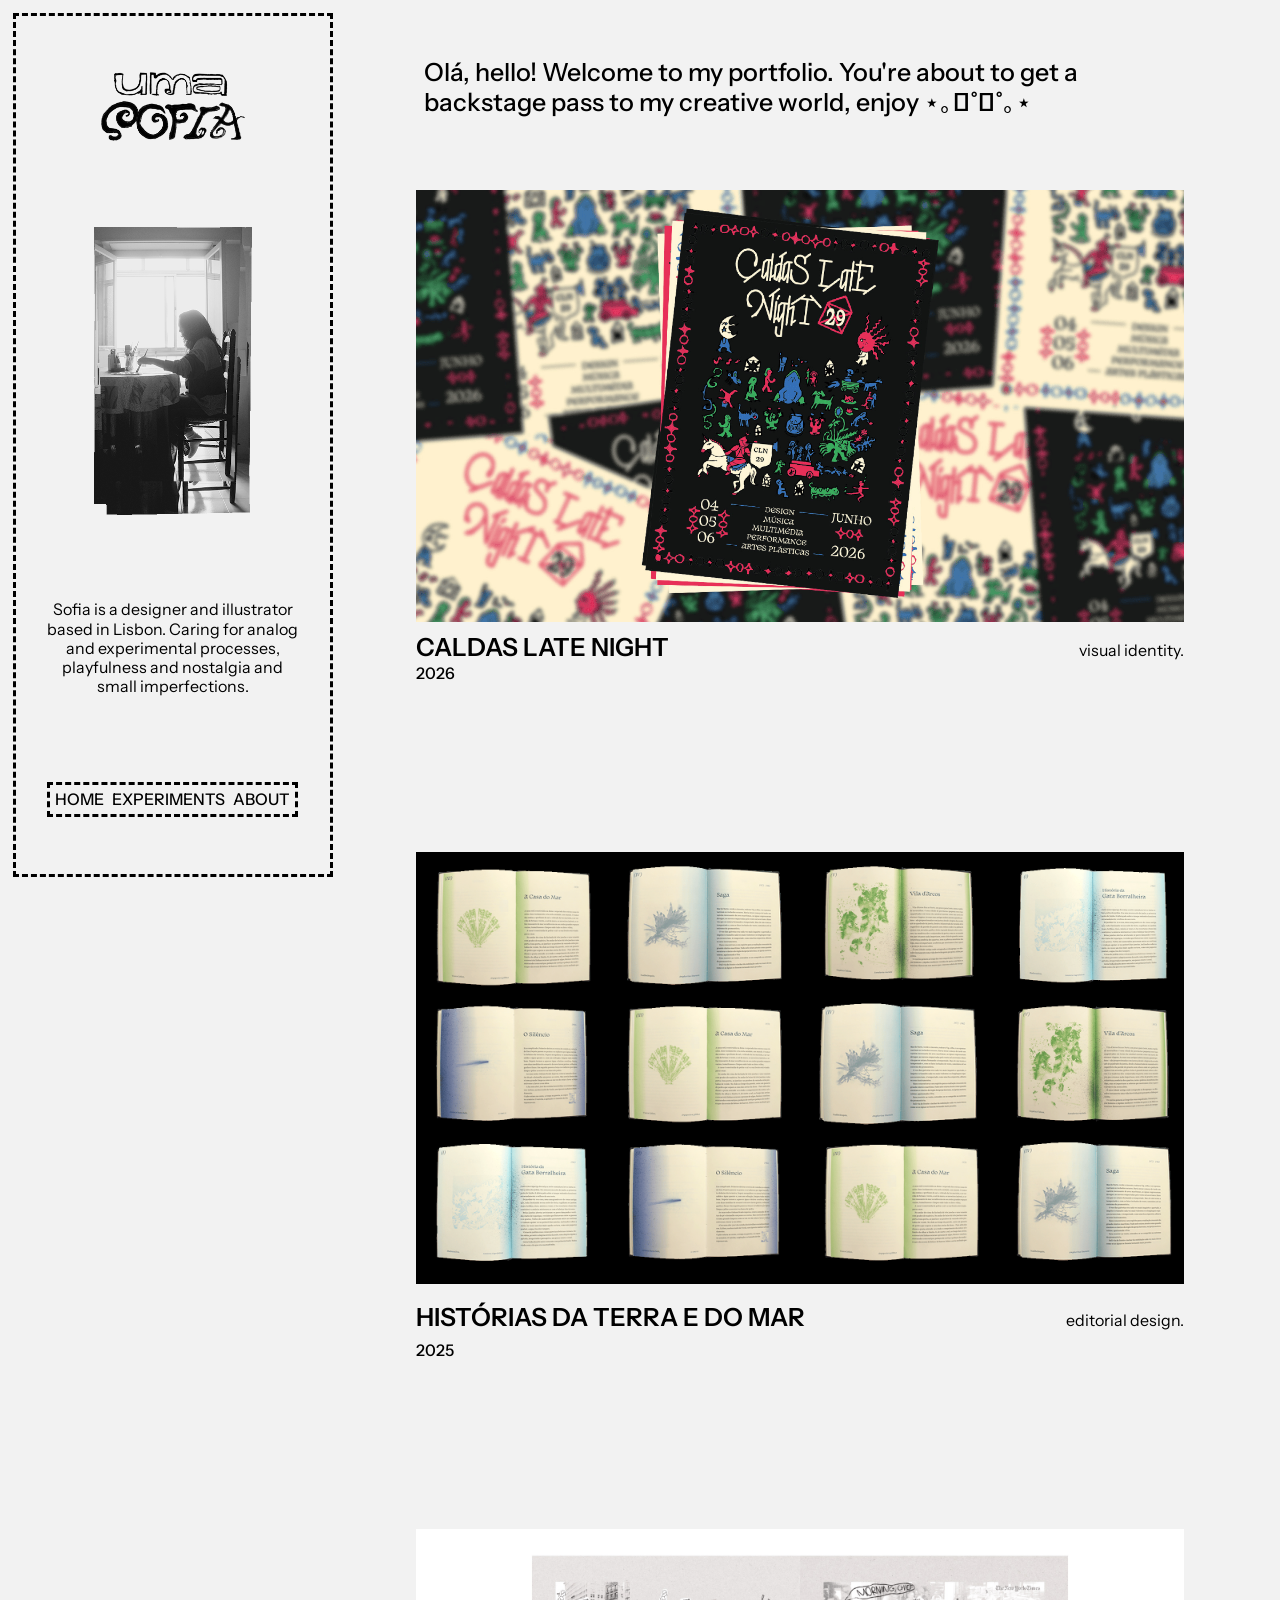
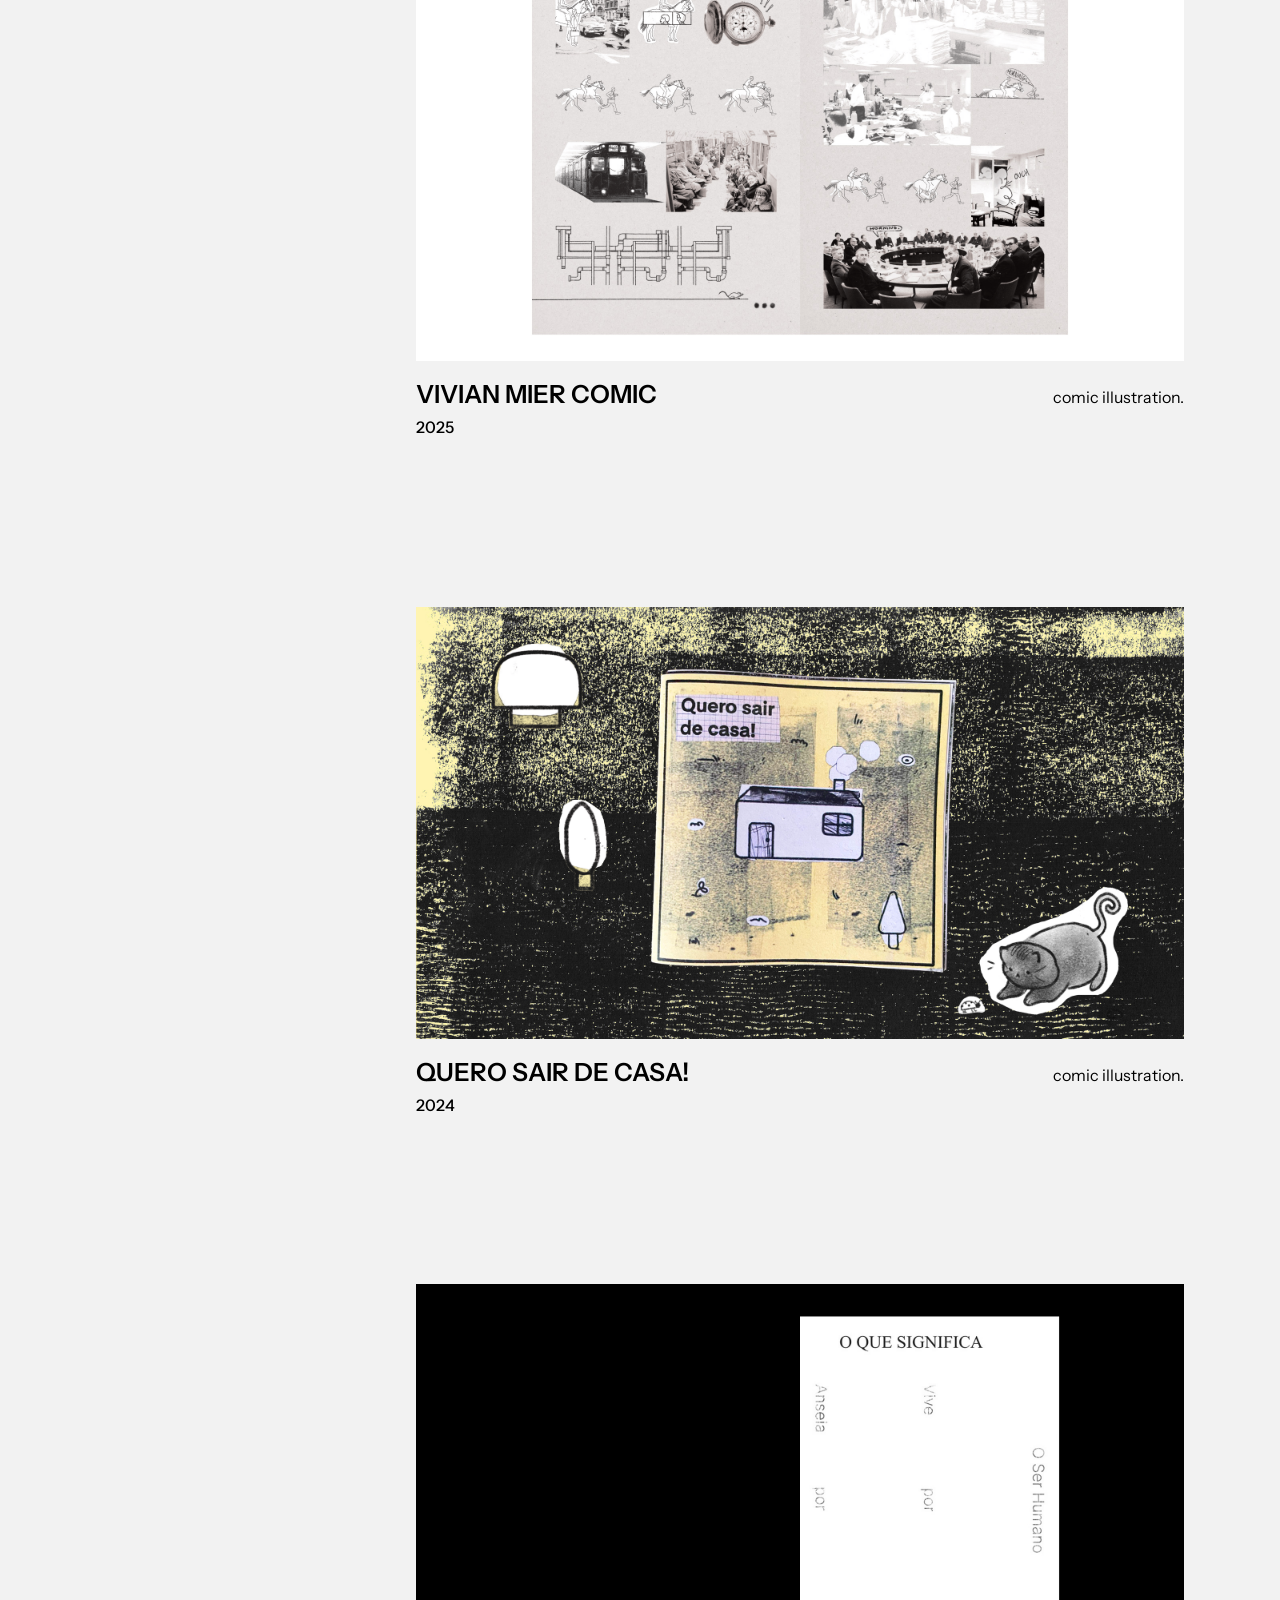
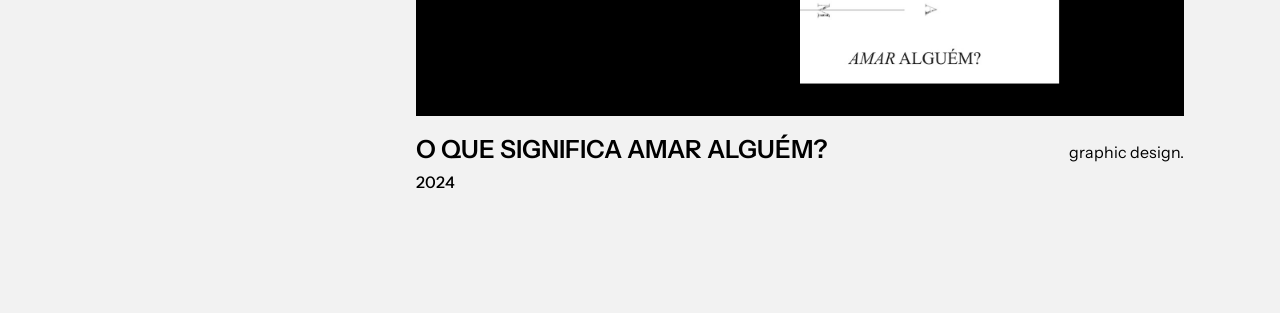
==== commit 7ea11bb3: "update vivian" ====
--- a/index.html
+++ b/index.html
@@ -2,13 +2,13 @@
 <html
   lang="en"
   data-ws-project="d9800cbb-ec6f-452a-b73f-22815c8e0542"
-  data-ws-last-published="2026-02-09T18:10:27.627Z"
+  data-ws-last-published="2026-02-09T20:09:19.789Z"
 >
   <head>
     <link
       rel="stylesheet"
       type="text/css"
-      href="/assets/static/app_generated_index-6937cd5a.Cenc3VgO.css"
+      href="/assets/static/app_generated_index-6937cd5a.miFW_HyN.css"
     />
     <meta charset="UTF-8" />
     <meta name="viewport" content="width=device-width,initial-scale=1" />
@@ -74,7 +74,12 @@
         </ul>
       </div>
       <div class="w-element w-text-alterar-estilo">
-        <p class="w-element w-escrever">Olá! Hello! Welcome to my portfolio</p>
+        <p class="w-element w-escrever">
+          <b class="w-element w-element-59"
+            >Olá, hello! Welcome to my portfolio. You&#x27;re about to get a
+            backstage pass to my creative world, enjoy ⋆｡𖦹˚𓇼˚｡⋆</b
+          >
+        </p>
       </div>
       <div class="w-element w-projects-blocos-template">
         <div class="w-element w-cln-2026">
@@ -171,8 +176,29 @@
           <a href="/projects/vivian" class="w-element w-element-32"
             ><img
               alt=""
+              width="1920"
+              height="1080"
+              src="/assets/ezgif.com-animated-gif-maker_(4)_08IFs58zJqkwACY4hT5p2.gif"
               class="w-image w-image-24"
-              src="[data-uri]"
+              sizes="100vw"
+              srcset="
+                /assets/ezgif.com-animated-gif-maker_(4)_08IFs58zJqkwACY4hT5p2.gif   16w,
+                /assets/ezgif.com-animated-gif-maker_(4)_08IFs58zJqkwACY4hT5p2.gif   32w,
+                /assets/ezgif.com-animated-gif-maker_(4)_08IFs58zJqkwACY4hT5p2.gif   48w,
+                /assets/ezgif.com-animated-gif-maker_(4)_08IFs58zJqkwACY4hT5p2.gif   64w,
+                /assets/ezgif.com-animated-gif-maker_(4)_08IFs58zJqkwACY4hT5p2.gif   96w,
+                /assets/ezgif.com-animated-gif-maker_(4)_08IFs58zJqkwACY4hT5p2.gif  128w,
+                /assets/ezgif.com-animated-gif-maker_(4)_08IFs58zJqkwACY4hT5p2.gif  256w,
+                /assets/ezgif.com-animated-gif-maker_(4)_08IFs58zJqkwACY4hT5p2.gif  384w,
+                /assets/ezgif.com-animated-gif-maker_(4)_08IFs58zJqkwACY4hT5p2.gif  640w,
+                /assets/ezgif.com-animated-gif-maker_(4)_08IFs58zJqkwACY4hT5p2.gif  750w,
+                /assets/ezgif.com-animated-gif-maker_(4)_08IFs58zJqkwACY4hT5p2.gif  828w,
+                /assets/ezgif.com-animated-gif-maker_(4)_08IFs58zJqkwACY4hT5p2.gif 1080w,
+                /assets/ezgif.com-animated-gif-maker_(4)_08IFs58zJqkwACY4hT5p2.gif 1200w,
+                /assets/ezgif.com-animated-gif-maker_(4)_08IFs58zJqkwACY4hT5p2.gif 1920w,
+                /assets/ezgif.com-animated-gif-maker_(4)_08IFs58zJqkwACY4hT5p2.gif 2048w,
+                /assets/ezgif.com-animated-gif-maker_(4)_08IFs58zJqkwACY4hT5p2.gif 3840w
+              "
               decoding="async"
               loading="lazy"
           /></a>
@@ -370,13 +396,13 @@
       {}
     </script>
     <script
-      src="/assets/entries/entry-server-routing.Chtemp7k.js"
+      src="/assets/entries/entry-server-routing.BKEICJKX.js"
       type="module"
       async
     ></script>
     <link
       rel="modulepreload"
-      href="/assets/entries/pages_index.D7cADa5R.js"
+      href="/assets/entries/pages_index.CXFw5E6N.js"
       as="script"
       type="text/javascript"
     /><link
--- a/assets/static/app_generated_index-6937cd5a.miFW_HyN.css
+++ b/assets/static/app_generated_index-6937cd5a.miFW_HyN.css
@@ -0,0 +1 @@
+@font-face{font-family:Instrument Sans;font-style:normal;font-weight:400 700;font-display:swap;src:url(/assets/InstrumentSans-VariableFont_wdth_wght_bjkMSSnl1UaMa3tkniNEz.ttf) format("truetype")}@layer presets{:root{display:grid;min-height:100%;font-family:Arial,Roboto,sans-serif;font-size:16px;line-height:1.2;white-space:pre-wrap;white-space-collapse:preserve}a.w-element{box-sizing:border-box}b.w-element{font-weight:700;box-sizing:border-box}body.w-element{box-sizing:border-box;-webkit-font-smoothing:antialiased;-moz-osx-font-smoothing:grayscale;margin:0}div.w-element,h1.w-element{box-sizing:border-box}hr.w-element{height:0;color:inherit;box-sizing:border-box}li.w-element,p.w-element,span.w-element,ul.w-element{box-sizing:border-box}img.w-image{box-sizing:border-box;max-width:100%;display:block;height:auto}div.w-html-embed{display:contents;white-space:normal;white-space-collapse:collapse}}@media all{.w-element-1{display:flex;justify-content:center;align-items:center;background-color:#fff}.w-element-2{position:relative;text-align:center;font-weight:900;font-size:8rem;line-height:1;letter-spacing:-.05em}.w-element-3{position:absolute;top:0;right:-.125rem;bottom:0;left:.125rem;opacity:.3}.w-element-4{position:absolute;top:0;right:.125rem;bottom:0;left:-.125rem;opacity:.3}.w-element-5{position:absolute;top:50%;left:0;width:100%;background-color:#fff;height:.375rem}.w-element-6{margin-top:1.5rem;font-weight:700;font-size:1.5rem;line-height:2rem;letter-spacing:.05em}.w-built-with-webstudio{display:inline-flex;row-gap:6px;column-gap:6px;align-items:center;justify-content:center;position:fixed;z-index:1000;padding:6px 10px;right:16px;bottom:16px;color:#fbfcfd;font-family:system-ui,sans-serif;font-size:12px;font-weight:500;line-height:1;border-radius:9px;text-decoration-line:none;-webkit-background-clip:padding-box,border-box;background-clip:padding-box,border-box;background-origin:padding-box,border-box;background-image:linear-gradient(135deg,#4a4efa,#bd2fdb 66%,#ec59ce),linear-gradient(135deg,#92fddc,#7d7ffb 31.94%,#ed72fe 64.24%,#fdd791);border:1px solid transparent;white-space:nowrap}.w-logo{display:block;width:16px;height:16px;flex-shrink:0}.w-element-7{transition-property:all;transition-duration:.2s;transition-timing-function:ease;transition-delay:0ms;transition-behavior:normal;background-color:#f2f2f2;overflow-x:visible;overflow-y:visible;display:flex;flex-wrap:wrap;justify-content:start;align-items:start;min-width:auto;max-width:100%;object-position:48.4% 50%;flex-direction:row;font-family:Arial,Roboto,sans-serif}.w-home{position:relative;left:25%;width:75%;display:flex;flex-direction:column;font-family:Arial,Roboto,sans-serif}.w-projects-blocos-template{display:flex;flex-direction:column;align-items:center;justify-content:space-between;font-family:Arial,Roboto,sans-serif;border-top-style:none;border-right-style:none;border-left-style:none;border-bottom-style:none}.w-cln-2026{display:flex;flex-direction:column;margin:3rem 6rem 5rem;height:auto;transition-property:all;transition-duration:.2s;transition-timing-function:ease;transition-delay:0ms;transition-behavior:normal;width:80%}.w-text-alterar-estilo{display:flex;align-items:start;justify-content:center;font-family:ui-monospace,Cascadia Code,Source Code Pro,Menlo,Consolas,DejaVu Sans Mono,monospace;padding-top:2em;padding-right:2em;padding-left:2em;width:85%;align-self:center}.w-escrever{font-style:normal;font-size:25px;font-weight:400;font-family:Instrument Sans,sans-serif;text-decoration-line:none;text-transform:lowercase}.w-text-year{font-family:Instrument Sans,sans-serif;font-weight:500;align-self:auto;position:relative;top:-25px}.w-text{text-transform:none;display:flex;justify-content:space-between;flex-wrap:wrap;align-self:auto;flex-grow:0;flex-shrink:1;order:1;align-items:baseline;max-height:fit-content;height:fit-content;line-height:1px}.w-service{font-family:Instrument Sans,sans-serif;font-weight:300;text-transform:lowercase}.w-htm-2025{display:flex;flex-direction:column;margin:3rem 6rem 5rem;height:auto;transition-property:all;transition-duration:.2s;transition-timing-function:ease;transition-delay:0ms;transition-behavior:normal;width:80%}.w-text-1{text-transform:none;display:flex;justify-content:space-between;flex-wrap:wrap;align-self:auto;flex-grow:0;flex-shrink:1;order:1;align-items:baseline;max-height:fit-content;height:fit-content;line-height:1px}.w-service-1{font-family:Instrument Sans,sans-serif;font-weight:300;text-transform:lowercase}:root{min-height:100%;font-style:normal}.w-amar-alguem-2024{display:flex;flex-direction:column;margin:3rem 6rem 5rem;height:auto;transition-property:all;transition-duration:.2s;transition-timing-function:ease;transition-delay:0ms;transition-behavior:normal;width:80%}.w-text-2{text-transform:none;display:flex;justify-content:space-between;flex-wrap:wrap;align-self:auto;flex-grow:0;flex-shrink:1;order:1;align-items:baseline;max-height:fit-content;height:fit-content;line-height:1px}.w-service-2{font-family:Instrument Sans,sans-serif;font-weight:300;text-transform:lowercase}.w-text-year-1{font-family:Instrument Sans,sans-serif;font-weight:500;align-self:auto;position:relative;top:-25px}.w-qsdc-2024{display:flex;flex-direction:column;margin:3rem 6rem 5rem;height:auto;transition-property:all;transition-duration:.2s;transition-timing-function:ease;transition-delay:0ms;transition-behavior:normal;width:80%}.w-text-3{text-transform:none;display:flex;justify-content:space-between;flex-wrap:wrap;align-self:auto;flex-grow:0;flex-shrink:1;order:1;align-items:baseline;max-height:fit-content;height:fit-content;line-height:1px}.w-service-3{font-family:Instrument Sans,sans-serif;font-weight:300;text-transform:lowercase}.w-text-year-2{font-family:Instrument Sans,sans-serif;font-weight:500;align-self:auto;position:relative;top:-25px}.w-vivian-2025-to-do{display:flex;flex-direction:column;margin:3rem 6rem 5rem;height:auto;transition-property:all;transition-duration:.2s;transition-timing-function:ease;transition-delay:0ms;transition-behavior:normal;width:80%}.w-text-4{text-transform:none;display:flex;justify-content:space-between;flex-wrap:wrap;align-self:auto;flex-grow:0;flex-shrink:1;order:1;align-items:baseline;max-height:fit-content;height:fit-content;line-height:1px}.w-service-4{font-family:Instrument Sans,sans-serif;font-weight:300;text-transform:lowercase}.w-text-year-3{font-family:Instrument Sans,sans-serif;font-weight:500;align-self:auto;position:relative;top:-25px}.w-element-8{transition-property:all;transition-duration:.2s;transition-timing-function:ease;transition-delay:0ms;transition-behavior:normal;overflow-x:visible;overflow-y:visible;display:flex;flex-wrap:wrap;justify-content:start;align-items:start;min-width:auto;max-width:100%;object-position:48.4% 50%;flex-direction:row;font-family:Arial,Roboto,sans-serif;background-color:#f2f2f2;font-style:normal}.w-element-9{background-color:#f2f2f2;overflow-x:visible;overflow-y:visible;display:flex;flex-wrap:wrap;justify-content:start;align-items:start;min-width:auto;max-width:100%;object-position:48.4% 50%;flex-direction:row;font-family:Arial,Roboto,sans-serif}.w-footer-mobile{display:none}.w-home-1{position:relative;left:0%;width:100%}.w-nav-mobile{display:flex;font-family:Instrument Sans,sans-serif;text-transform:uppercase;color:#000;text-decoration-line:none;align-items:center;justify-content:space-between;column-gap:0px;row-gap:0px}.w-nav-img{display:inline-block}.w-image-2{width:15%}.w-nav-list{list-style-type:none;display:flex;text-decoration-line:none;flex-wrap:nowrap;align-items:center;justify-content:space-around;align-content:space-between;column-gap:16px;row-gap:16px;font-weight:500;color:#fff}.w-home-2{transition-property:all;transition-duration:.2s;transition-timing-function:ease;transition-delay:0ms;transition-behavior:normal}.w-home-2:hover{background-image:linear-gradient(#000,#000);scale:104.8% 104.8% 100%}.w-home-3{color:#000;text-decoration-line:none;font-weight:500}.w-experiments{transition-property:all;transition-duration:.2s;transition-timing-function:ease;transition-delay:0ms;transition-behavior:normal}.w-experiments:hover{background-image:linear-gradient(#000,#000);scale:104.8% 104.8% 100%}.w-experiments-1{color:#000;text-decoration-line:none;font-weight:500}.w-about{transition-property:all;transition-duration:.2s;transition-timing-function:ease;transition-delay:0ms;transition-behavior:normal}.w-about:hover{background-image:linear-gradient(#000,#000);scale:104.8% 104.8% 100%}.w-about-1{color:#000;text-decoration-line:none;font-weight:500;display:inline-block}.w-element-10{border-top-style:none;border-right-style:none;border-bottom-style:none;border-left-style:none;position:absolute;left:25px;bottom:342.17px;width:147.888px;height:12.66px;background-color:#fff0}.w-element-11{border-top-color:#000;border-right-color:#000;border-bottom-color:#000;border-left-color:#000}.w-sidebar-mobile-hidden{height:96vh;width:25%;background-color:#f2f2f2;display:flex;flex-direction:column;column-gap:3%;row-gap:3%;align-items:center;flex-wrap:nowrap;border-top-style:dashed;border-right-style:dashed;border-left-style:dashed;border-bottom-style:dashed;border-radius:0/0px;border-right-width:medium;border-right-color:unset;position:fixed;justify-content:space-around;align-content:center;outline-style:none;margin-left:1%;margin-top:1%;margin-bottom:1%;max-height:96%;overflow-x:hidden;overflow-y:hidden;object-fit:contain;padding:2%}.w-image-3{top:auto;position:relative;object-fit:contain;width:55%;margin-top:0;align-self:center;display:block;flex-direction:column;flex-wrap:nowrap;justify-content:space-between;align-items:stretch}.w-image-4{object-fit:contain;max-height:18rem;position:relative;width:auto}.w-menu{display:flex;column-gap:8px;row-gap:8px;flex-wrap:wrap;align-items:center;justify-content:center;align-content:center;align-self:center;border-top-style:dashed;border-right-style:dashed;border-left-style:dashed;border-bottom-style:dashed;padding:5px}.w-home-4{font-family:Instrument Sans,sans-serif;font-weight:500;text-transform:uppercase;transition-property:all;transition-duration:.2s;transition-timing-function:ease;transition-delay:0ms;transition-behavior:normal;color:#000;text-decoration-line:none}.w-home-4:hover{background-color:#000;color:#fff;border-radius:0/0px;padding-top:0;padding-bottom:0}.w-experiments-2{font-family:Instrument Sans,sans-serif;font-weight:500;text-transform:uppercase;transition-property:all;transition-duration:.2s;transition-timing-function:ease;transition-delay:0ms;transition-behavior:normal;color:#000;text-decoration-line:none}.w-experiments-2:hover{background-color:#000;color:#fff;border-radius:0/0px;padding-top:0;padding-bottom:0}.w-about-2{font-family:Instrument Sans,sans-serif;font-weight:500;text-transform:uppercase;transition-property:all;transition-duration:.2s;transition-timing-function:ease;transition-delay:0ms;transition-behavior:normal;color:#000;text-decoration-line:none}.w-about-2:hover{background-color:#000;color:#fff;border-radius:0/0px;padding-top:0;padding-bottom:0}.w-element-12{transition-property:all;transition-duration:.2s;transition-timing-function:ease;transition-delay:0ms;transition-behavior:normal;background-color:#f2f2f2;overflow-x:visible;overflow-y:visible;flex-wrap:wrap;justify-content:start;align-items:start;min-width:auto;max-width:100%;object-position:48.4% 50%;flex-direction:row;font-family:Arial,Roboto,sans-serif}.w-home-5{width:100%;display:flex;flex-direction:column}.w-experiments-3{position:relative;display:flex;flex-direction:column;column-gap:20px;row-gap:20px;width:90%;align-self:center;overflow-x:visible;overflow-y:visible;height:5%;margin-top:4rem}.w-l1{display:flex;justify-content:space-between}.w-element-13{width:30%;display:flex;flex-direction:column;column-gap:0px;row-gap:0px;max-height:fit-content;transition-property:all;transition-duration:.2s;transition-timing-function:ease;transition-delay:0ms;transition-behavior:normal;overflow-x:visible;overflow-y:visible;object-fit:cover}.w-element-13:hover{transition-duration:.2s;transition-timing-function:ease-in;scale:104% 104% 100%;z-index:998;background-image:linear-gradient(#f6f6f6 93%,#fff0)}.w-image-5{align-self:center;object-fit:fill}.w-title{font-family:Instrument Sans,sans-serif;align-self:center;position:relative;top:0;font-weight:600;text-transform:uppercase}.w-subtitle{font-family:Instrument Sans,sans-serif;align-self:center;position:relative;top:-30px;text-transform:capitalize}.w-element-14{width:30%;display:flex;flex-direction:column;column-gap:0px;row-gap:0px;max-height:fit-content;transition-property:all;transition-duration:.2s;transition-timing-function:ease;transition-delay:0ms;transition-behavior:normal;overflow-x:visible;overflow-y:visible;object-fit:cover}.w-element-14:hover{transition-duration:.2s;transition-timing-function:ease-in;scale:104% 104% 100%;z-index:998;background-image:linear-gradient(#f6f6f6 93%,#fff0)}.w-image-6{align-self:center;object-fit:fill}.w-title-1{font-family:Instrument Sans,sans-serif;align-self:center;position:relative;top:0;font-weight:600;text-transform:uppercase}.w-subtitle-1{font-family:Instrument Sans,sans-serif;align-self:center;position:relative;top:-30px;text-transform:uppercase}.w-div-mobile-flex{width:30%;display:none;flex-direction:column;column-gap:0px;row-gap:0px;max-height:fit-content;transition-property:all;transition-duration:.2s;transition-timing-function:ease;transition-delay:0ms;transition-behavior:normal;overflow-x:visible;overflow-y:visible;object-fit:cover}.w-div-mobile-flex:hover{transition-duration:.2s;transition-timing-function:ease-in;scale:104% 104% 100%;z-index:998;background-image:linear-gradient(#f6f6f6 93%,#fff0)}.w-image-7{align-self:center;object-fit:fill}.w-title-2{font-family:Instrument Sans,sans-serif;align-self:center;position:relative;top:0;font-weight:600;text-transform:uppercase}.w-subtitle-2{font-family:Instrument Sans,sans-serif;align-self:center;position:relative;top:-30px;text-transform:uppercase}.w-l2{display:flex;justify-content:space-between;position:relative;top:-3rem}.w-div-mobile-hidden{width:30%;display:flex;flex-direction:column;column-gap:0px;row-gap:0px;max-height:fit-content;transition-property:all;transition-duration:.2s;transition-timing-function:ease;transition-delay:0ms;transition-behavior:normal;overflow-x:visible;overflow-y:visible;object-fit:cover}.w-div-mobile-hidden:hover{transition-duration:.2s;transition-timing-function:ease-in;scale:104% 104% 100%;z-index:998;background-image:linear-gradient(#f6f6f6 93%,#fff0)}.w-image-8{align-self:center;object-fit:fill}.w-title-3{font-family:Instrument Sans,sans-serif;align-self:center;position:relative;top:0;font-weight:600;text-transform:uppercase}.w-subtitle-3{font-family:Instrument Sans,sans-serif;align-self:center;position:relative;top:-30px;text-transform:capitalize}.w-element-15{display:flex;flex-direction:column;column-gap:0px;row-gap:0px;max-height:fit-content;height:100%;width:60%;transition-property:all;transition-duration:.2s;transition-timing-function:ease;transition-delay:0ms;transition-behavior:normal;overflow-x:visible;overflow-y:visible;object-fit:cover}.w-element-15:hover{transition-duration:.2s;transition-timing-function:ease-in;scale:104% 104% 100%;z-index:998;background-image:linear-gradient(#f6f6f6 93%,#fff0)}.w-image-9{align-self:center;object-fit:cover;height:100%}.w-title-4{font-family:Instrument Sans,sans-serif;align-self:center;position:relative;top:0;font-weight:600;text-transform:uppercase}.w-subtitle-4{font-family:Instrument Sans,sans-serif;align-self:center;position:relative;top:-30px;text-transform:uppercase}.w-l3{display:flex;justify-content:space-between;position:relative;top:-6rem;align-items:start}.w-element-16{width:30%;display:flex;flex-direction:column}.w-element-17{width:100%;display:flex;flex-direction:column;column-gap:0px;row-gap:0px;max-height:fit-content;transition-property:all;transition-duration:.2s;transition-timing-function:ease;transition-delay:0ms;transition-behavior:normal;overflow-x:visible;overflow-y:visible;object-fit:cover;margin-bottom:-20px}.w-element-17:hover{transition-duration:.2s;transition-timing-function:ease-in;scale:104% 104% 100%;z-index:998;background-image:linear-gradient(#f6f6f6 93%,#fff0)}.w-image-10{align-self:center;object-fit:fill}.w-title-5{font-family:Instrument Sans,sans-serif;align-self:center;position:relative;top:0;font-weight:600;text-transform:uppercase}.w-subtitle-5{font-family:Instrument Sans,sans-serif;align-self:center;position:relative;top:-30px;text-transform:uppercase}.w-div-mobile-hidden-1{width:100%;display:flex;flex-direction:column;column-gap:0px;row-gap:0px;max-height:fit-content;transition-property:all;transition-duration:.2s;transition-timing-function:ease;transition-delay:0ms;transition-behavior:normal;overflow-x:visible;overflow-y:visible;object-fit:cover;margin-bottom:-20px;position:relative;top:-10px}.w-div-mobile-hidden-1:hover{transition-duration:.2s;transition-timing-function:ease-in;scale:104% 104% 100%;z-index:998;background-image:linear-gradient(#f6f6f6 93%,#fff0)}.w-image-11{align-self:center;object-fit:fill}.w-title-6{font-family:Instrument Sans,sans-serif;align-self:center;position:relative;top:0;font-weight:600;text-transform:uppercase}.w-subtitle-6{font-family:Instrument Sans,sans-serif;align-self:center;position:relative;top:-30px;text-transform:capitalize}.w-div-mobile-flex-1{width:23%;display:none;flex-direction:column;column-gap:0px;row-gap:0px;max-height:fit-content;transition-property:all;transition-duration:.2s;transition-timing-function:ease;transition-delay:0ms;transition-behavior:normal;overflow-x:visible;overflow-y:visible;object-fit:cover}.w-div-mobile-flex-1:hover{transition-duration:.2s;transition-timing-function:ease-in;scale:104% 104% 100%;z-index:998;background-image:linear-gradient(#f6f6f6 93%,#fff0)}.w-image-12{align-self:center;object-fit:fill}.w-title-7{font-family:Instrument Sans,sans-serif;align-self:center;position:relative;top:0;font-weight:600;text-transform:uppercase}.w-subtitle-7{font-family:Instrument Sans,sans-serif;align-self:center;position:relative;top:-30px;text-transform:uppercase}.w-div-mobile-flex-2{width:100%;display:none;flex-direction:column;column-gap:0px;row-gap:0px;max-height:fit-content;transition-property:all;transition-duration:.2s;transition-timing-function:ease;transition-delay:0ms;transition-behavior:normal;overflow-x:visible;overflow-y:visible;object-fit:cover;margin-bottom:-20px;position:relative;top:-10px}.w-div-mobile-flex-2:hover{transition-duration:.2s;transition-timing-function:ease-in;scale:104% 104% 100%;z-index:998;background-image:linear-gradient(#f6f6f6 93%,#fff0)}.w-image-13{align-self:center;object-fit:fill}.w-title-8{font-family:Instrument Sans,sans-serif;align-self:center;position:relative;top:0;font-weight:600;text-transform:uppercase}.w-subtitle-8{font-family:Instrument Sans,sans-serif;align-self:center;position:relative;top:-30px;text-transform:uppercase}.w-element-18{display:inline-flex;flex-direction:column;column-gap:7px;row-gap:7px;max-height:20%;height:40%;width:39%;transition-property:all;transition-duration:.2s;transition-timing-function:ease;transition-delay:0ms;transition-behavior:normal;overflow-x:visible;overflow-y:visible;object-fit:none;position:static;z-index:3}.w-element-18:hover{transition-duration:.2s;transition-timing-function:ease-in;scale:104% 104% 100%;z-index:998;background-image:linear-gradient(#f6f6f6 93%,#fff0)}.w-element-19{display:flex;flex-direction:column;width:100%;column-gap:0px;row-gap:0px;outline-style:none;z-index:45}.w-image-14{align-self:center;object-fit:cover;height:100%}.w-title-9{font-family:Instrument Sans,sans-serif;align-self:center;position:relative;top:0;font-weight:600;text-transform:uppercase}.w-subtitle-9{font-family:Instrument Sans,sans-serif;align-self:center;position:relative;top:-30px;text-transform:capitalize}.w-element-20{display:flex;flex-direction:column;z-index:49}.w-image-15{align-self:center;object-fit:cover;height:100%}.w-title-10{font-family:Instrument Sans,sans-serif;align-self:center;position:relative;top:0;font-weight:600;text-transform:uppercase}.w-subtitle-10{font-family:Instrument Sans,sans-serif;align-self:center;position:relative;top:-30px;text-transform:uppercase}.w-div-mobile-hidden-2{width:23%;display:flex;flex-direction:column;column-gap:0px;row-gap:0px;max-height:fit-content;transition-property:all;transition-duration:.2s;transition-timing-function:ease;transition-delay:0ms;transition-behavior:normal;overflow-x:visible;overflow-y:visible;object-fit:cover}.w-div-mobile-hidden-2:hover{transition-duration:.2s;transition-timing-function:ease-in;scale:104% 104% 100%;z-index:998;background-image:linear-gradient(#f6f6f6 93%,#fff0)}.w-image-16{align-self:center;object-fit:fill}.w-title-11{font-family:Instrument Sans,sans-serif;align-self:center;position:relative;top:0;font-weight:600;text-transform:uppercase}.w-subtitle-11{font-family:Instrument Sans,sans-serif;align-self:center;position:relative;top:-30px;text-transform:uppercase}.w-l4{display:flex;justify-content:space-between;position:relative;top:-9rem}.w-element-21{width:30%;display:flex;flex-direction:column;column-gap:0px;row-gap:0px;max-height:fit-content;transition-property:all;transition-duration:.2s;transition-timing-function:ease;transition-delay:0ms;transition-behavior:normal;overflow-x:visible;overflow-y:visible;object-fit:cover}.w-element-21:hover{transition-duration:.2s;transition-timing-function:ease-in;scale:104% 104% 100%;z-index:998;background-image:linear-gradient(#f6f6f6 93%,#fff0)}.w-image-17{align-self:center;object-fit:fill}.w-title-12{font-family:Instrument Sans,sans-serif;align-self:center;position:relative;top:0;font-weight:600;text-transform:uppercase}.w-subtitle-12{font-family:Instrument Sans,sans-serif;align-self:center;position:relative;top:-30px;text-transform:uppercase}.w-element-22{width:30%;display:flex;flex-direction:column;column-gap:0px;row-gap:0px;max-height:fit-content;transition-property:all;transition-duration:.2s;transition-timing-function:ease;transition-delay:0ms;transition-behavior:normal;overflow-x:visible;overflow-y:visible;object-fit:cover}.w-element-22:hover{transition-duration:.2s;transition-timing-function:ease-in;scale:104% 104% 100%;z-index:998;background-image:linear-gradient(#f6f6f6 93%,#fff0)}.w-image-18{align-self:center;object-fit:fill}.w-title-13{font-family:Instrument Sans,sans-serif;align-self:center;position:relative;top:0;font-weight:600;text-transform:uppercase}.w-subtitle-13{font-family:Instrument Sans,sans-serif;align-self:center;position:relative;top:-30px;text-transform:uppercase}.w-element-23{width:30%;display:flex;flex-direction:column;column-gap:0px;row-gap:0px;max-height:fit-content;transition-property:all;transition-duration:.2s;transition-timing-function:ease;transition-delay:0ms;transition-behavior:normal;overflow-x:visible;overflow-y:visible;object-fit:cover}.w-element-23:hover{transition-duration:.2s;transition-timing-function:ease-in;scale:104% 104% 100%;z-index:998;background-image:linear-gradient(#f6f6f6 93%,#fff0)}.w-image-19{align-self:center;object-fit:fill}.w-title-14{font-family:Instrument Sans,sans-serif;align-self:center;position:relative;top:0;font-weight:600;text-transform:uppercase}.w-subtitle-14{font-family:Instrument Sans,sans-serif;align-self:center;position:relative;top:-30px;text-transform:uppercase}.w-element-24{transition-property:all;transition-duration:.2s;transition-timing-function:ease;transition-delay:0ms;transition-behavior:normal;background-color:#f2f2f2;overflow-x:visible;overflow-y:visible;display:flex;flex-wrap:wrap;justify-content:start;align-items:center;min-width:auto;max-width:100%;object-position:48.4% 50%;flex-direction:column;font-family:Arial,Roboto,sans-serif;align-content:center}.w-nav-mobile-1{display:none;font-family:Instrument Sans,sans-serif;text-transform:uppercase;color:#000;text-decoration-line:none;align-items:center;justify-content:space-around;column-gap:0px;row-gap:0px;position:fixed;width:100%;z-index:999;background-image:linear-gradient(#fff,#fff)}.w-nav-img-1{display:flex}.w-image-20{width:12rem}.w-nav-list-1{list-style-type:none;display:flex;text-decoration-line:none;flex-wrap:nowrap;align-items:center;justify-content:space-around;align-content:space-between;column-gap:16px;row-gap:16px;font-weight:500;color:#fff}.w-home-6{transition-property:all;transition-duration:.2s;transition-timing-function:ease;transition-delay:0ms;transition-behavior:normal}.w-home-6:hover{background-image:linear-gradient(#000,#000);scale:104.8% 104.8% 100%}.w-home-7{color:#000;text-decoration-line:none}.w-home-7:hover{color:#fff;padding:0}.w-experiments-4{transition-property:all;transition-duration:.2s;transition-timing-function:ease;transition-delay:0ms;transition-behavior:normal}.w-experiments-4:hover{background-image:linear-gradient(#000,#000);scale:104.8% 104.8% 100%}.w-experiments-5{color:#000;text-decoration-line:none}.w-experiments-5:hover{color:#fff;padding:0}.w-about-3{transition-property:all;transition-duration:.2s;transition-timing-function:ease;transition-delay:0ms;transition-behavior:normal}.w-about-3:hover{background-image:linear-gradient(#000,#000);scale:104.8% 104.8% 100%}.w-about-4{color:#000;text-decoration-line:none;display:inline-block}.w-about-4:hover{color:#fff;padding:0}.w-home-8{position:relative;left:0%;width:100%}.w-projects-blocos-template-1{display:flex;flex-direction:column;width:100%;align-items:center;justify-content:center;font-family:Arial,Roboto,sans-serif;background-color:#000}.w-cln-2026-1{display:flex;flex-direction:column;margin:0rem 6rem 5rem;height:auto;transition-property:all;transition-duration:.2s;transition-timing-function:ease;transition-delay:0ms;transition-behavior:normal;width:50%;flex-wrap:nowrap;align-items:center;justify-content:space-between}.w-image-21{height:auto;aspect-ratio:16/9;background-color:#dfe3e6;display:inline-flex;align-self:center}.w-text-5{text-transform:none;display:flex;justify-content:space-between;flex-wrap:wrap;align-self:auto;flex-grow:0;flex-shrink:1;order:1;align-items:center;max-height:fit-content;height:fit-content;line-height:1px;column-gap:0px;row-gap:0px;align-content:center;margin-bottom:0}.w-text-wrapper{align-self:stretch;display:block;margin-top:18%}.w-element-25{display:inline;column-gap:1%;row-gap:1%;color:#fff;flex-direction:column;flex-wrap:nowrap;justify-content:space-between}.w-element-26,.w-element-27,.w-element-28,.w-element-29{transition-property:all;transition-duration:.2s;transition-timing-function:ease;transition-delay:0ms;transition-behavior:normal;background-color:#f2f2f2;overflow-x:visible;overflow-y:visible;display:flex;flex-wrap:wrap;justify-content:start;align-items:center;min-width:auto;max-width:100%;object-position:48.4% 50%;flex-direction:column;font-family:Arial,Roboto,sans-serif;align-content:center}.w-element-30{max-height:fit-content;flex-direction:column;display:flex;max-width:100%;width:100%}.w-image-22{height:auto;aspect-ratio:16/9;background-color:#dfe3e6}.w-element-31{max-height:fit-content;flex-direction:column;display:flex;max-width:100%;width:100%}.w-image-23{height:auto;aspect-ratio:16/9;background-color:#000}.w-element-32{max-height:fit-content;flex-direction:column;display:flex;max-width:100%;width:100%}.w-image-24{height:auto;aspect-ratio:16/9;background-color:#dfe3e600}.w-element-33{max-height:fit-content;flex-direction:column;display:flex;max-width:100%;width:100%}.w-image-25{height:auto;aspect-ratio:16/9;background-color:#9db3c400;object-fit:contain;background-image:url(/assets/Sem_emo31_zi0lIaJ4-h-jxOf7Vz-14.jpg);background-size:contain}.w-element-34{max-height:fit-content;flex-direction:column;display:flex;max-width:100%;width:100%}.w-image-26{height:auto;aspect-ratio:16/9;background-color:#dfe3e6;object-fit:contain}.w-home-9{position:relative;left:25%;width:75%}.w-about-5{position:relative;display:flex;flex-direction:column;justify-content:center;align-items:center;width:100%;flex-wrap:wrap;align-content:center}.w-about-5:active{transition-duration:.3s;transition-timing-function:linear;transition-property:all;transition-delay:0ms;transition-behavior:normal;display:flex}.w-about-elements{display:flex;flex-direction:column;justify-content:center;column-gap:0;row-gap:0;align-items:center;width:70%;font-family:Arial,Roboto,sans-serif}.w-about-desc{font-size:20px;margin-top:4rem;height:fit-content;max-height:fit-content;font-family:Instrument Sans,sans-serif;font-weight:500;text-wrap:balance}.w-element-35{color:gray;border-top-style:none;border-right-style:none;border-bottom-style:none;border-left-style:none;border-top-color:#000;border-right-color:#000;border-bottom-color:#000;border-left-color:#000;width:100%;outline-offset:0px;outline:thin dashed rgb(0 0 0 / 1)}.w-education{width:100%;display:flex;justify-content:space-between;align-self:auto;flex-grow:1;flex-shrink:0;align-items:baseline;text-transform:none}.w-edu-title{font-family:Instrument Sans,sans-serif;font-weight:600;text-transform:none;font-size:2em}.w-edu-desc{width:60%;display:flex;flex-direction:column;align-items:start;font-family:Instrument Sans,sans-serif;row-gap:0px;column-gap:0px;margin-right:5%}.w-edu-desc-text{text-align:start;font-weight:500;font-size:20px}.w-edu-desc-year{object-position:48.4% 45.8%;margin-top:0;position:relative;top:-10px;font-weight:500;font-style:normal;font-family:Instrument Sans,sans-serif}.w-element-36{color:gray;border-top-style:none;border-right-style:none;border-bottom-style:none;border-left-style:none;border-top-color:#000;border-right-color:#000;border-bottom-color:#000;border-left-color:#000;width:100%;outline-offset:0px;outline:thin dashed rgb(0 0 0 / 1)}.w-experience{width:100%;display:flex;justify-content:space-between;align-self:auto;flex-grow:1;flex-shrink:0;align-items:baseline}.w-edu-title-1{font-family:Instrument Sans,sans-serif;font-weight:600}.w-edu-desc-1{width:60%;display:flex;flex-direction:column;align-items:start;font-family:Instrument Sans,sans-serif;row-gap:0px;column-gap:0px;margin-right:5%}.w-edu-desc-text-1{text-align:start;font-weight:500;font-size:20px}.w-edu-desc-year-1{object-position:48.4% 45.8%;margin-top:0;position:relative;top:-10px;font-weight:500}.w-element-37{color:gray;border-top-style:none;border-right-style:none;border-bottom-style:none;border-left-style:none;border-top-color:#000;border-right-color:#000;border-bottom-color:#000;border-left-color:#000;width:100%;outline-offset:0px;outline:thin dashed rgb(0 0 0 / 1)}.w-contacts{width:100%;display:flex;justify-content:space-between;align-self:auto;flex-grow:1;flex-shrink:0;align-items:baseline;margin-bottom:4rem}.w-contacts-title{font-family:Instrument Sans,sans-serif;font-weight:600}.w-contacts-desc{width:60%;display:flex;flex-direction:column;align-items:start;font-family:Instrument Sans,sans-serif;row-gap:0px;column-gap:0px;margin-right:5%}.w-email{text-align:start;font-weight:500;color:#000;text-decoration-line:none;display:flex}.w-a{text-align:start;font-weight:500;color:#000;text-decoration-line:underline;display:inline-block;font-size:20px}.w-linkedin{text-align:start;font-weight:500;color:#000;text-decoration-line:none;display:flex}.w-a-1{text-align:start;font-weight:500;color:#000;text-decoration-line:underline;display:inline-block;font-size:20px}.w-cv{text-align:start;font-weight:500;color:#000;text-decoration-line:none;display:flex}.w-a-2{color:#000;text-decoration-line:underline;text-align:start;font-weight:500;display:inline-block;font-size:20px}.w-element-38{width:30%;display:flex;flex-direction:column;column-gap:0px;row-gap:0px;max-height:fit-content;transition-property:all;transition-duration:.2s;transition-timing-function:ease;transition-delay:0ms;transition-behavior:normal;overflow-x:visible;overflow-y:visible;object-fit:cover}.w-element-38:hover{transition-duration:.2s;transition-timing-function:ease-in;scale:104% 104% 100%;z-index:998;background-image:linear-gradient(#f6f6f6 93%,#fff0)}.w-image-27{align-self:center;object-fit:fill}.w-title-15{font-family:Instrument Sans,sans-serif;align-self:center;position:relative;top:0;font-weight:600;text-transform:uppercase}.w-subtitle-15{font-family:Instrument Sans,sans-serif;align-self:center;position:relative;top:-30px;text-transform:uppercase}.w-text-6{font-family:Instrument Sans,sans-serif;text-align:center;position:relative;top:auto;display:flex;flex-wrap:wrap;width:17.17rem;max-width:fit-content;align-content:space-between;flex-direction:column;flex-grow:0;flex-shrink:1;align-self:center;bottom:auto;margin-bottom:0%;max-height:fit-content;min-height:fit-content;min-width:fit-content;overflow-x:visible;overflow-y:visible;justify-content:space-between;align-items:center}.w-element-39{position:relative;font-family:Instrument Sans,sans-serif;align-self:auto;display:block;justify-content:center;margin-bottom:auto;bottom:auto;margin-top:auto;line-height:1.2}.w-nav-mobile-2{display:none;font-family:Instrument Sans,sans-serif;text-transform:uppercase;color:#000;text-decoration-line:none;align-items:center;justify-content:space-around;column-gap:0px;row-gap:0px;position:fixed;width:100%;z-index:999;background-image:linear-gradient(#fff,#fff)}.w-nav-img-2{display:flex}.w-image-28{width:12rem}.w-nav-list-2{list-style-type:none;display:flex;text-decoration-line:none;flex-wrap:nowrap;align-items:center;justify-content:space-around;align-content:space-between;column-gap:16px;row-gap:16px;font-weight:500;color:#fff}.w-home-10{transition-property:all;transition-duration:.2s;transition-timing-function:ease;transition-delay:0ms;transition-behavior:normal}.w-home-10:hover{background-image:linear-gradient(#000,#000);scale:104.8% 104.8% 100%}.w-home-11{color:#000;text-decoration-line:none}.w-home-11:hover{color:#fff;padding:0}.w-experiments-6{transition-property:all;transition-duration:.2s;transition-timing-function:ease;transition-delay:0ms;transition-behavior:normal}.w-experiments-6:hover{background-image:linear-gradient(#000,#000);scale:104.8% 104.8% 100%}.w-experiments-7{color:#000;text-decoration-line:none}.w-experiments-7:hover{color:#fff;padding:0}.w-about-6{transition-property:all;transition-duration:.2s;transition-timing-function:ease;transition-delay:0ms;transition-behavior:normal}.w-about-6:hover{background-image:linear-gradient(#000,#000);scale:104.8% 104.8% 100%}.w-about-7{color:#000;text-decoration-line:none;display:inline-block}.w-about-7:hover{color:#fff;padding:0}.w-sidebar-mobile-hidden-1{height:96vh;width:25%;background-color:#f2f2f2;display:flex;flex-direction:column;column-gap:3%;row-gap:3%;align-items:center;flex-wrap:nowrap;border-top-style:dashed;border-right-style:dashed;border-left-style:dashed;border-bottom-style:dashed;border-radius:0/0px;border-right-width:medium;border-right-color:unset;position:fixed;justify-content:space-around;align-content:center;outline-style:none;margin-left:1%;margin-top:1%;margin-bottom:1%;max-height:96%;overflow-x:hidden;overflow-y:hidden;object-fit:contain;padding:2%}.w-image-29{top:auto;position:relative;object-fit:contain;width:55%;margin-top:0;align-self:center;display:block;flex-direction:column;flex-wrap:nowrap;justify-content:space-between;align-items:stretch}.w-image-30{object-fit:contain;max-height:18rem;position:relative;width:auto}.w-text-7{font-family:Instrument Sans,sans-serif;text-align:center;position:relative;top:auto;display:flex;flex-wrap:wrap;width:17.17rem;max-width:fit-content;align-content:space-between;flex-direction:column;flex-grow:0;flex-shrink:1;align-self:center;bottom:auto;margin-bottom:0%;max-height:fit-content;min-height:fit-content;min-width:fit-content;overflow-x:visible;overflow-y:visible;justify-content:space-between;align-items:center}.w-element-40{position:relative;font-family:Instrument Sans,sans-serif;align-self:auto;display:block;justify-content:center;margin-bottom:auto;bottom:auto;margin-top:auto}.w-menu-1{display:flex;column-gap:8px;row-gap:8px;flex-wrap:wrap;align-items:center;justify-content:center;align-content:center;align-self:center;border-top-style:dashed;border-right-style:dashed;border-left-style:dashed;border-bottom-style:dashed;padding:5px 1%;object-position:48.4% 50%;border-left-width:inherit;border-top-color:#000;border-right-color:#000;border-bottom-color:#000;border-left-color:#000;border-top-left-radius:0;outline-style:none;border-top-width:inherit;border-right-width:inherit;border-bottom-width:inherit;position:relative;margin-bottom:0%;bottom:auto}.w-home-12{font-family:Instrument Sans,sans-serif;font-weight:500;text-transform:uppercase;transition-property:all;transition-duration:.2s;transition-timing-function:ease;transition-delay:0ms;transition-behavior:normal;color:#000;text-decoration-line:none}.w-home-12:hover{background-color:#000;color:#fff;border-radius:0/0px;padding-top:0;padding-bottom:0}.w-experiments-8{font-family:Instrument Sans,sans-serif;font-weight:500;text-transform:uppercase;transition-property:all;transition-duration:.2s;transition-timing-function:ease;transition-delay:0ms;transition-behavior:normal;color:#000;text-decoration-line:none}.w-experiments-8:hover{background-color:#000;color:#fff;border-radius:0/0px;padding-top:0;padding-bottom:0}.w-about-8{font-family:Instrument Sans,sans-serif;font-weight:500;text-transform:uppercase;transition-property:all;transition-duration:.2s;transition-timing-function:ease;transition-delay:0ms;transition-behavior:normal;color:#000;text-decoration-line:none}.w-about-8:hover{background-color:#000;color:#fff;border-radius:0/0px;padding-top:0;padding-bottom:0}.w-element-41{color:gray;border-top-style:none;border-right-style:none;border-bottom-style:none;border-left-style:none;border-top-color:#000;border-right-color:#000;border-bottom-color:#000;border-left-color:#000;width:100%;outline-offset:0px;margin-top:1.5em;margin-bottom:4em;outline:thin dashed rgb(255 255 255 / 1)}.w-2026{font-family:Instrument Sans,sans-serif;text-transform:uppercase;font-size:16px;font-weight:400;line-height:1px;align-self:center;text-align:end}.w-title-16{font-family:Instrument Sans,sans-serif;text-transform:uppercase;font-size:25px;font-weight:700;line-height:1px;color:#fff;margin-bottom:0}.w-service-5{font-family:Instrument Sans,sans-serif;font-weight:300;text-transform:lowercase;color:#fff;margin-top:0;margin-bottom:0}.w-texto{font-family:Instrument Sans,sans-serif;margin-top:2em;margin-bottom:3em;font-weight:500;font-size:20px;color:#fff;display:flex;flex-direction:row;flex-wrap:wrap}.w-element-42{display:flex}.w-image-31{height:auto;aspect-ratio:8/9;background-color:#dfe3e600;display:block;align-self:auto;max-width:100%;width:50%;object-fit:cover}.w-image-32{height:auto;aspect-ratio:8/9;background-color:#dfe3e600;display:block;align-self:auto;max-width:100%;width:50%;object-fit:contain}.w-image-33,.w-image-34{height:auto;aspect-ratio:16/9;background-color:#0000;display:inline-flex;align-self:center}.w-element-43{display:flex;flex-direction:column;column-gap:3em;row-gap:3em}.w-projects-blocos-template-2{display:flex;flex-direction:column;width:100%;align-items:center;justify-content:center;font-family:Arial,Roboto,sans-serif;background-color:#000}.w-histórias-da-terra-e-do-mar{display:flex;flex-direction:column;margin:0rem 6rem 5rem;height:auto;transition-property:all;transition-duration:.2s;transition-timing-function:ease;transition-delay:0ms;transition-behavior:normal;width:50%;flex-wrap:nowrap;align-items:center;justify-content:space-between}.w-text-wrapper-1{align-self:stretch;display:block;margin-top:18%}.w-text-8{text-transform:none;display:flex;justify-content:space-between;flex-wrap:wrap;align-self:auto;flex-grow:0;flex-shrink:1;order:1;align-items:center;max-height:fit-content;height:fit-content;line-height:1px;column-gap:0px;row-gap:0px;align-content:center;margin-bottom:0}.w-title-17{font-family:Instrument Sans,sans-serif;text-transform:uppercase;font-size:25px;font-weight:700;line-height:1rem;color:#fff;margin-bottom:0}.w-element-44{display:inline;column-gap:1%;row-gap:1%;color:#fff;flex-direction:column;flex-wrap:nowrap;justify-content:space-between}.w-2026-1{font-family:Instrument Sans,sans-serif;text-transform:uppercase;font-size:16px;font-weight:400;line-height:1px;align-self:center;text-align:end}.w-service-6{font-family:Instrument Sans,sans-serif;font-weight:300;text-transform:lowercase;color:#fff;margin-top:0;margin-bottom:0}.w-element-45{color:gray;border-top-style:none;border-right-style:none;border-bottom-style:none;border-left-style:none;border-top-color:#000;border-right-color:#000;border-bottom-color:#000;border-left-color:#000;width:100%;outline-offset:0px;margin-top:1.5em;margin-bottom:4em;outline:thin dashed rgb(255 255 255 / 1)}.w-image-35{height:auto;aspect-ratio:16/9;background-color:#0000;display:inline-flex;align-self:center}.w-texto-1{font-family:Instrument Sans,sans-serif;margin-top:2em;margin-bottom:3em;font-weight:500;font-size:20px;color:#fff;display:flex;flex-direction:row;flex-wrap:wrap}.w-image-36,.w-image-37,.w-image-38,.w-image-39,.w-image-40,.w-image-41,.w-image-42{height:auto;aspect-ratio:16/9;background-color:#0000;display:inline-flex;align-self:center}.w-img-wrapper{display:flex;flex-direction:column;column-gap:3em;row-gap:3em}.w-nav-mobile-3{display:flex;font-family:Instrument Sans,sans-serif;text-transform:uppercase;color:#000;text-decoration-line:none;align-items:center;justify-content:space-around;column-gap:0px;row-gap:0px;position:fixed;z-index:999;background-image:linear-gradient(#000,#000);width:100%;margin-left:0%;padding:1% 3%;margin-top:0%;border-top-color:#fff;border-right-color:#fff;border-bottom-color:#fff;border-left-color:#fff;border-top-style:dashed;border-right-style:dashed;border-left-style:dashed;border-bottom-style:dashed;margin-bottom:3%}.w-nav-img-3{display:flex}.w-image-43{width:12rem}.w-nav-list-3{list-style-type:none;display:flex;text-decoration-line:none;flex-wrap:nowrap;align-items:center;justify-content:space-around;align-content:space-between;column-gap:16px;row-gap:16px;font-weight:500;color:#fff}.w-home-13{transition-property:all;transition-duration:.2s;transition-timing-function:ease;transition-delay:0ms;transition-behavior:normal}.w-home-13:hover{background-image:linear-gradient(#9d9d9d,#9d9d9d);scale:104.8% 104.8% 100%}.w-home-14{color:#fff;text-decoration-line:none}.w-home-14:hover{color:#fff;padding:0}.w-experiments-9{transition-property:all;transition-duration:.2s;transition-timing-function:ease;transition-delay:0ms;transition-behavior:normal}.w-experiments-9:hover{background-image:none;scale:104.8% 104.8% 100%;background-color:#9d9d9d}.w-experiments-10{color:#fff;text-decoration-line:none}.w-experiments-10:hover{color:#fff;padding:0}.w-about-9{transition-property:all;transition-duration:.2s;transition-timing-function:ease;transition-delay:0ms;transition-behavior:normal}.w-about-9:hover{background-image:none;scale:104.8% 104.8% 100%;background-color:#9d9d9d}.w-about-10{color:#fff;text-decoration-line:none;display:inline-block}.w-about-10:hover{color:#fff;padding:0}.w-projects-blocos-template-3{display:flex;flex-direction:column;width:100%;align-items:center;justify-content:center;font-family:Arial,Roboto,sans-serif;background-color:#000}.w-vivian-mier-comic{display:flex;flex-direction:column;margin:0rem 6rem 5rem;height:auto;transition-property:all;transition-duration:.2s;transition-timing-function:ease;transition-delay:0ms;transition-behavior:normal;width:50%;flex-wrap:nowrap;align-items:center;justify-content:space-between}.w-text-wrapper-2{align-self:stretch;display:block;margin-top:18%}.w-text-9{text-transform:none;display:flex;justify-content:space-between;flex-wrap:wrap;align-self:auto;flex-grow:0;flex-shrink:1;order:1;align-items:center;max-height:fit-content;height:fit-content;line-height:1px;column-gap:0px;row-gap:0px;align-content:center;margin-bottom:0}.w-title-18{font-family:Instrument Sans,sans-serif;text-transform:uppercase;font-size:25px;font-weight:700;line-height:1rem;color:#fff;margin-bottom:0}.w-element-46{display:inline;column-gap:1%;row-gap:1%;color:#fff;flex-direction:column;flex-wrap:nowrap;justify-content:space-between}.w-2026-2{font-family:Instrument Sans,sans-serif;text-transform:uppercase;font-size:16px;font-weight:400;line-height:1px;align-self:center;text-align:end}.w-service-7{font-family:Instrument Sans,sans-serif;font-weight:300;text-transform:lowercase;color:#fff;margin-top:0;margin-bottom:0}.w-element-47{color:gray;border-top-style:none;border-right-style:none;border-bottom-style:none;border-left-style:none;border-top-color:#000;border-right-color:#000;border-bottom-color:#000;border-left-color:#000;width:100%;outline-offset:0px;margin-top:1.5em;margin-bottom:4em;outline:thin dashed rgb(255 255 255 / 1)}.w-image-44{height:auto;aspect-ratio:16/9;background-color:#0000;display:inline-flex;align-self:center;object-fit:cover}.w-texto-2{font-family:Instrument Sans,sans-serif;margin-top:2em;margin-bottom:3em;font-weight:500;font-size:20px;color:#fff;display:flex;flex-direction:row;flex-wrap:wrap}.w-img-wrapper-1{display:flex;flex-direction:column;column-gap:3em;row-gap:3em}.w-image-45{height:auto;aspect-ratio:16/9;background-color:#0000;display:inline-flex;align-self:center}.w-image-46{height:auto;aspect-ratio:16/9;background-color:#0000;display:inline-flex;align-self:center;object-fit:contain}.w-image-47{height:auto;aspect-ratio:16/9;background-color:#0000;display:inline-flex;align-self:center}.w-nav-mobile-4{display:flex;font-family:Instrument Sans,sans-serif;text-transform:uppercase;color:#000;text-decoration-line:none;align-items:center;justify-content:space-around;column-gap:0px;row-gap:0px;position:fixed;z-index:999;background-image:linear-gradient(#000,#000);width:100%;margin-left:0%;padding:1% 3%;margin-top:0%;border-top-color:#fff;border-right-color:#fff;border-bottom-color:#fff;border-left-color:#fff;border-top-style:dashed;border-right-style:dashed;border-left-style:dashed;border-bottom-style:dashed;margin-bottom:3%}.w-nav-img-4{display:flex}.w-image-48{width:12rem}.w-nav-list-4{list-style-type:none;display:flex;text-decoration-line:none;flex-wrap:nowrap;align-items:center;justify-content:space-around;align-content:space-between;column-gap:16px;row-gap:16px;font-weight:500;color:#fff}.w-home-15{transition-property:all;transition-duration:.2s;transition-timing-function:ease;transition-delay:0ms;transition-behavior:normal}.w-home-15:hover{background-image:none;scale:104.8% 104.8% 100%;background-color:#c1b55a}.w-home-16{color:#fff;text-decoration-line:none}.w-home-16:hover{color:#fff;padding:0}.w-experiments-11{transition-property:all;transition-duration:.2s;transition-timing-function:ease;transition-delay:0ms;transition-behavior:normal}.w-experiments-11:hover{background-image:none;scale:104.8% 104.8% 100%;background-color:#c1b55a}.w-experiments-12{color:#fff;text-decoration-line:none}.w-experiments-12:hover{color:#fff;padding:0}.w-about-11{transition-property:all;transition-duration:.2s;transition-timing-function:ease;transition-delay:0ms;transition-behavior:normal}.w-about-11:hover{background-image:none;scale:104.8% 104.8% 100%;background-color:#c1b55a}.w-about-12{color:#fff;text-decoration-line:none;display:inline-block}.w-about-12:hover{color:#fff;padding:0}.w-nav-mobile-5{display:flex;font-family:Instrument Sans,sans-serif;text-transform:uppercase;color:#000;text-decoration-line:none;align-items:center;justify-content:space-around;column-gap:0px;row-gap:0px;position:fixed;z-index:999;background-image:linear-gradient(#000,#000);width:100%;margin-left:0%;padding:1% 3%;margin-top:0%;border-top-color:#fff;border-right-color:#fff;border-bottom-color:#fff;border-left-color:#fff;border-top-style:dashed;border-right-style:dashed;border-left-style:dashed;border-bottom-style:dashed;margin-bottom:3%}.w-nav-img-5{display:flex}.w-image-49{width:12rem}.w-nav-list-5{list-style-type:none;display:flex;text-decoration-line:none;flex-wrap:nowrap;align-items:center;justify-content:space-around;align-content:space-between;column-gap:16px;row-gap:16px;font-weight:500;color:#fff}.w-home-17{transition-property:all;transition-duration:.2s;transition-timing-function:ease;transition-delay:0ms;transition-behavior:normal}.w-home-17:hover{background-image:none;scale:104.8% 104.8% 100%;background-color:#aca485}.w-home-18{color:#fff;text-decoration-line:none}.w-home-18:hover{color:#fff;padding:0}.w-experiments-13{transition-property:all;transition-duration:.2s;transition-timing-function:ease;transition-delay:0ms;transition-behavior:normal}.w-experiments-13:hover{background-image:none;scale:104.8% 104.8% 100%;background-color:#aca485}.w-experiments-14{color:#fff;text-decoration-line:none}.w-experiments-14:hover{color:#fff;padding:0}.w-about-13{transition-property:all;transition-duration:.2s;transition-timing-function:ease;transition-delay:0ms;transition-behavior:normal}.w-about-13:hover{background-image:none;scale:104.8% 104.8% 100%;background-color:#aca485}.w-about-14{color:#fff;text-decoration-line:none;display:inline-block}.w-about-14:hover{color:#fff;padding:0}.w-nav-mobile-6{display:flex;font-family:Instrument Sans,sans-serif;text-transform:uppercase;color:#000;text-decoration-line:none;align-items:center;justify-content:space-around;column-gap:0px;row-gap:0px;position:fixed;z-index:999;background-image:linear-gradient(#000,#000);width:100%;margin-left:0%;padding:1% 3%;margin-top:0%;border-top-color:#fff;border-right-color:#fff;border-bottom-color:#fff;border-left-color:#fff;border-top-style:dashed;border-right-style:dashed;border-left-style:dashed;border-bottom-style:dashed;margin-bottom:3%}.w-nav-img-6{display:flex}.w-image-50{width:12rem}.w-nav-list-6{list-style-type:none;display:flex;text-decoration-line:none;flex-wrap:nowrap;align-items:center;justify-content:space-around;align-content:space-between;column-gap:16px;row-gap:16px;font-weight:500;color:#fff}.w-home-19{transition-property:all;transition-duration:.2s;transition-timing-function:ease;transition-delay:0ms;transition-behavior:normal}.w-home-19:hover{background-image:none;scale:104.8% 104.8% 100%;background-color:#6ea778}.w-home-20{color:#fff;text-decoration-line:none}.w-home-20:hover{color:#fff;padding:0}.w-experiments-15{transition-property:all;transition-duration:.2s;transition-timing-function:ease;transition-delay:0ms;transition-behavior:normal}.w-experiments-15:hover{background-image:none;scale:104.8% 104.8% 100%;background-color:#6ea778}.w-experiments-16{color:#fff;text-decoration-line:none}.w-experiments-16:hover{color:#fff;padding:0}.w-about-15{transition-property:all;transition-duration:.2s;transition-timing-function:ease;transition-delay:0ms;transition-behavior:normal}.w-about-15:hover{background-image:none;scale:104.8% 104.8% 100%;background-color:#6ea778}.w-about-16{color:#fff;text-decoration-line:none;display:inline-block}.w-about-16:hover{color:#fff;padding:0}.w-nav-mobile-7{display:flex;font-family:Instrument Sans,sans-serif;text-transform:uppercase;color:#000;text-decoration-line:none;align-items:center;justify-content:space-around;column-gap:0px;row-gap:0px;position:fixed;z-index:999;background-image:linear-gradient(#000,#000);width:100%;margin-left:0%;padding:1% 3%;margin-top:0%;border-top-color:#fff;border-right-color:#fff;border-bottom-color:#fff;border-left-color:#fff;border-top-style:dashed;border-right-style:dashed;border-left-style:dashed;border-bottom-style:dashed;margin-bottom:3%}.w-nav-img-7{display:flex}.w-image-51{width:12rem}.w-nav-list-7{list-style-type:none;display:flex;text-decoration-line:none;flex-wrap:nowrap;align-items:center;justify-content:space-around;align-content:space-between;column-gap:16px;row-gap:16px;font-weight:500;color:#fff}.w-home-21{transition-property:all;transition-duration:.2s;transition-timing-function:ease;transition-delay:0ms;transition-behavior:normal}.w-home-21:hover{background-image:linear-gradient(#e72f58,#e72f58);scale:104.8% 104.8% 100%;background-color:#e72f58}.w-home-22{color:#fff;text-decoration-line:none}.w-home-22:hover{color:#fff;padding:0}.w-experiments-17{transition-property:all;transition-duration:.2s;transition-timing-function:ease;transition-delay:0ms;transition-behavior:normal}.w-experiments-17:hover{background-image:none;scale:104.8% 104.8% 100%;background-color:#e72f58}.w-experiments-18{color:#fff;text-decoration-line:none}.w-experiments-18:hover{color:#fff;padding:0}.w-about-17{transition-property:all;transition-duration:.2s;transition-timing-function:ease;transition-delay:0ms;transition-behavior:normal}.w-about-17:hover{background-image:none;scale:104.8% 104.8% 100%;background-color:#e72f58}.w-about-18{color:#fff;text-decoration-line:none;display:inline-block}.w-about-18:hover{color:#fff;padding:0}.w-home-23{position:relative;left:0%;width:100%}.w-projects-blocos-template-4{display:flex;flex-direction:column;width:100%;align-items:center;justify-content:center;font-family:Arial,Roboto,sans-serif;background-color:#000}.w-quero-sair-de-casa{display:flex;flex-direction:column;margin:0rem 6rem 5rem;height:auto;transition-property:all;transition-duration:.2s;transition-timing-function:ease;transition-delay:0ms;transition-behavior:normal;width:50%;flex-wrap:nowrap;align-items:center;justify-content:space-between}.w-text-wrapper-3{align-self:stretch;display:block;margin-top:18%}.w-text-10{text-transform:none;display:flex;justify-content:space-between;flex-wrap:wrap;align-self:auto;flex-grow:0;flex-shrink:1;order:1;align-items:center;max-height:fit-content;height:fit-content;line-height:1px;column-gap:0px;row-gap:0px;align-content:center;margin-bottom:0}.w-title-19{font-family:Instrument Sans,sans-serif;text-transform:uppercase;font-size:25px;font-weight:700;line-height:1px;color:#fff;margin-bottom:0}.w-element-48{display:inline;column-gap:1%;row-gap:1%;color:#fff;flex-direction:column;flex-wrap:nowrap;justify-content:space-between}.w-2026-3{font-family:Instrument Sans,sans-serif;text-transform:uppercase;font-size:16px;font-weight:400;line-height:1px;align-self:center;text-align:end}.w-service-8{font-family:Instrument Sans,sans-serif;font-weight:300;text-transform:lowercase;color:#fff;margin-top:0;margin-bottom:0}.w-element-49{color:gray;border-top-style:none;border-right-style:none;border-bottom-style:none;border-left-style:none;border-top-color:#000;border-right-color:#000;border-bottom-color:#000;border-left-color:#000;width:100%;outline-offset:0px;margin-top:1.5em;margin-bottom:4em;outline:thin dashed rgb(255 255 255 / 1)}.w-image-52{height:auto;aspect-ratio:16/9;background-color:#0000;display:inline-flex;align-self:center;object-fit:contain}.w-texto-3{font-family:Instrument Sans,sans-serif;margin-top:2em;margin-bottom:3em;font-weight:500;font-size:20px;color:#fff;display:flex;flex-direction:row;flex-wrap:wrap}.w-element-50{display:flex;flex-direction:column;column-gap:3em;row-gap:3em}.w-image-53,.w-image-54{height:auto;aspect-ratio:16/9;background-color:#0000;display:inline-flex;align-self:center;object-fit:contain}.w-text-year-4{font-family:Instrument Sans,sans-serif;font-weight:500;align-self:auto;position:relative;top:-25px}.w-element-51,.w-element-52{color:#000;text-decoration-line:none;display:inline-block}.w-title-20{font-family:Instrument Sans,sans-serif;text-transform:uppercase;font-size:25px;font-weight:600;line-height:1rem}.w-title-21{font-family:Instrument Sans,sans-serif;text-transform:uppercase;font-size:25px;font-weight:600;line-height:1px}.w-element-53{color:#000;text-decoration-line:none;display:inline-block}.w-title-22{font-family:Instrument Sans,sans-serif;text-transform:uppercase;font-size:25px;font-weight:600;line-height:1rem}.w-element-54{color:#000;text-decoration-line:none;display:inline-block}.w-title-23{font-family:Instrument Sans,sans-serif;text-transform:uppercase;font-size:25px;font-weight:600;line-height:1rem}.w-element-55{color:#000;text-decoration-line:none;display:inline-block}.w-title-24{font-family:Instrument Sans,sans-serif;text-transform:uppercase;font-size:25px;font-weight:600;line-height:1rem}.w-nav-mobile-8{display:flex;font-family:Instrument Sans,sans-serif;text-transform:uppercase;color:#000;text-decoration-line:none;align-items:center;justify-content:space-around;column-gap:0px;row-gap:0px;position:fixed;width:100%;z-index:999;background-image:none;border-top-style:dashed;border-right-style:dashed;border-left-style:dashed;border-bottom-style:dashed;padding:1% 3%;margin-right:2%;background-color:#f2f2f2;margin-top:.5%}.w-nav-img-8{display:flex}.w-image-55{width:12rem}.w-nav-list-8{list-style-type:none;display:flex;text-decoration-line:none;flex-wrap:nowrap;align-items:center;justify-content:space-around;align-content:space-between;column-gap:16px;row-gap:16px;font-weight:500;color:#fff}.w-home-24{transition-property:all;transition-duration:.2s;transition-timing-function:ease;transition-delay:0ms;transition-behavior:normal}.w-home-24:hover{background-image:linear-gradient(#000,#000);scale:104.8% 104.8% 100%}.w-home-25{color:#000;text-decoration-line:none}.w-home-25:hover{color:#fff;padding:0}.w-experiments-19{transition-property:all;transition-duration:.2s;transition-timing-function:ease;transition-delay:0ms;transition-behavior:normal}.w-experiments-19:hover{background-image:linear-gradient(#000,#000);scale:104.8% 104.8% 100%}.w-experiments-20{color:#000;text-decoration-line:none}.w-experiments-20:hover{color:#fff;padding:0}.w-about-19{transition-property:all;transition-duration:.2s;transition-timing-function:ease;transition-delay:0ms;transition-behavior:normal}.w-about-19:hover{background-image:linear-gradient(#000,#000);scale:104.8% 104.8% 100%}.w-about-20{color:#000;text-decoration-line:none;display:inline-block}.w-about-20:hover{color:#fff;padding:0}.w-image-56,.w-image-57,.w-image-58,.w-image-59,.w-image-60{height:auto;aspect-ratio:16/9;background-color:#0000;display:inline-flex;align-self:center;object-fit:contain}.w-home-26{position:relative;left:0%;width:100%}.w-projects-blocos-template-5{display:flex;flex-direction:column;width:100%;align-items:center;justify-content:center;font-family:Arial,Roboto,sans-serif;background-color:#000}.w-quero-sair-de-casa-1{display:flex;flex-direction:column;margin:0rem 6rem 5rem;height:auto;transition-property:all;transition-duration:.2s;transition-timing-function:ease;transition-delay:0ms;transition-behavior:normal;width:50%;flex-wrap:nowrap;align-items:center;justify-content:space-between}.w-text-wrapper-4{align-self:stretch;display:block;margin-top:18%}.w-text-11{text-transform:none;display:flex;justify-content:space-between;flex-wrap:wrap;align-self:auto;flex-grow:0;flex-shrink:1;order:1;align-items:center;max-height:fit-content;height:fit-content;line-height:1px;column-gap:0px;row-gap:0px;align-content:center;margin-bottom:0}.w-title-25{font-family:Instrument Sans,sans-serif;text-transform:uppercase;font-size:25px;font-weight:700;line-height:1px;color:#fff;margin-bottom:0}.w-element-56{display:inline;column-gap:1%;row-gap:1%;color:#fff;flex-direction:column;flex-wrap:nowrap;justify-content:space-between}.w-2026-4{font-family:Instrument Sans,sans-serif;text-transform:uppercase;font-size:16px;font-weight:400;line-height:1px;align-self:center;text-align:end}.w-service-9{font-family:Instrument Sans,sans-serif;font-weight:300;text-transform:lowercase;color:#fff;margin-top:0;margin-bottom:0}.w-element-57{color:gray;border-top-style:none;border-right-style:none;border-bottom-style:none;border-left-style:none;border-top-color:#000;border-right-color:#000;border-bottom-color:#000;border-left-color:#000;width:100%;outline-offset:0px;margin-top:1.5em;margin-bottom:4em;outline:thin dashed rgb(255 255 255 / 1)}.w-element-58{display:flex;flex-direction:column;column-gap:3em;row-gap:3em}.w-image-61,.w-image-62{height:auto;aspect-ratio:auto;background-color:#0000;display:inline-flex;align-self:center;object-fit:contain}.w-texto-4{font-family:Instrument Sans,sans-serif;margin-top:2em;margin-bottom:3em;font-weight:500;font-size:20px;color:#fff;display:flex;flex-direction:row;flex-wrap:wrap}.w-image-63{height:auto;aspect-ratio:auto;background-color:#0000;display:inline-flex;align-self:center;object-fit:contain}.w-element-59{font-weight:500;text-transform:none}.w-image-64{height:auto;aspect-ratio:16/9;background-color:#0000;display:inline-flex;align-self:center;object-fit:contain}}@media all and (max-width: 1140px){.w-cln-2026{margin-bottom:3rem}.w-service,.w-service-1,.w-service-2,.w-service-3,.w-service-4{align-self:flex-start}.w-sidebar-mobile-hidden{overflow-x:visible;overflow-y:visible;justify-content:space-around;column-gap:3%;row-gap:3%;padding-top:2%;padding-bottom:2%}.w-image-3{top:0}.w-image-4{display:flex}.w-menu{width:10rem;justify-content:space-around}.w-element-18{flex-wrap:wrap;align-content:center;justify-content:space-between;align-self:center}.w-element-19,.w-element-20{position:relative;top:-2rem}.w-l4{top:-10rem}.w-image-21{object-fit:contain;background-color:#dfe3e600}.w-edu-desc-year{top:-10px}.w-experience{margin-bottom:0}.w-edu-desc-year-1{top:-10px}.w-contacts{margin-bottom:4rem}.w-text-6{margin-bottom:0%;justify-content:space-between;align-items:center;align-content:space-between;bottom:auto}.w-element-39{font-family:Instrument Sans,sans-serif;margin-top:0;margin-bottom:0}.w-sidebar-mobile-hidden-1{overflow-x:visible;overflow-y:visible;justify-content:space-around;column-gap:3%;row-gap:3%;padding-top:2%;padding-bottom:2%}.w-image-29{top:0}.w-image-30{display:flex}.w-text-7{margin-bottom:0%;justify-content:space-between;align-items:center;align-content:space-between;bottom:auto}.w-element-40{font-family:Instrument Sans,sans-serif;margin-top:0;margin-bottom:0}.w-menu-1{width:auto;justify-content:center}.w-2026,.w-title-16{font-size:20px}.w-service-5{align-self:flex-start}.w-texto{font-size:16px}.w-image-31,.w-image-32,.w-image-33,.w-image-34{object-fit:contain;background-color:#dfe3e600}.w-title-17,.w-2026-1{font-size:20px}.w-service-6{align-self:flex-start}.w-image-35{object-fit:contain;background-color:#dfe3e600}.w-texto-1{font-size:16px}.w-image-36,.w-image-37,.w-image-38,.w-image-39,.w-image-40,.w-image-41,.w-image-42{object-fit:contain;background-color:#dfe3e600}.w-title-18,.w-2026-2{font-size:20px}.w-service-7{align-self:flex-start}.w-image-44{object-fit:contain;background-color:#dfe3e600}.w-texto-2{font-size:16px}.w-image-45,.w-image-46,.w-image-47{object-fit:contain;background-color:#dfe3e600}.w-title-19,.w-2026-3{font-size:20px}.w-service-8{align-self:flex-start}.w-image-52{object-fit:contain;background-color:#dfe3e600}.w-texto-3{font-size:16px}.w-image-53,.w-image-54{object-fit:contain;background-color:#dfe3e600}.w-title-20,.w-title-21,.w-title-22,.w-title-23,.w-title-24{font-size:20px}.w-image-56,.w-image-57,.w-image-58,.w-image-59,.w-image-60{object-fit:contain;background-color:#dfe3e600}.w-title-25,.w-2026-4{font-size:20px}.w-service-9{align-self:flex-start}.w-image-61,.w-image-62{object-fit:contain;background-color:#dfe3e600}.w-texto-4{font-size:16px}.w-image-63,.w-image-64{object-fit:contain;background-color:#dfe3e600}}@media all and (max-width: 991px){.w-home{width:100%;left:0%}.w-cln-2026{height:auto;width:80%}.w-text-alterar-estilo{padding-top:10em;position:relative}.w-escrever{margin-top:0}.w-htm-2025,.w-amar-alguem-2024,.w-qsdc-2024,.w-vivian-2025-to-do{height:auto;width:80%}.w-footer-mobile{display:flex;justify-content:center;align-self:stretch;align-items:center;flex-wrap:wrap;align-content:center;flex-grow:1;flex-shrink:0}.w-home-1{width:100%;left:0%}.w-nav-mobile{display:flex;flex-wrap:nowrap;justify-content:space-around;position:fixed;width:100%;background-color:#fff;z-index:999;padding:5px}.w-image-2{height:auto;min-height:auto;width:10rem}.w-nav-list{flex-wrap:nowrap;font-family:Instrument Sans,sans-serif;text-transform:uppercase;font-weight:500;column-gap:94px;row-gap:94px;padding-left:0}.w-experiments-1,.w-about-1{color:#000;text-decoration-line:none}.w-sidebar-mobile-hidden{display:none}.w-home-5{width:100%;left:0%}.w-experiments-3{margin-top:6rem}.w-title{top:-10px}.w-subtitle{top:-40px}.w-title-1{top:-10px}.w-subtitle-1{top:-40px}.w-title-2{top:-10px}.w-subtitle-2{top:-40px}.w-title-3{top:-10px}.w-subtitle-3{top:-40px}.w-title-4{top:-10px}.w-subtitle-4{top:-40px}.w-element-17{margin-bottom:-40px}.w-title-5{top:-10px}.w-subtitle-5{top:-40px}.w-div-mobile-hidden-1{margin-bottom:-40px;top:-5px}.w-title-6{top:-10px}.w-subtitle-6{top:-40px}.w-title-7{top:-10px}.w-subtitle-7{top:-40px}.w-div-mobile-flex-2{margin-bottom:-40px;top:-5px}.w-title-8{top:-10px}.w-subtitle-8{top:-40px}.w-element-18{align-items:center}.w-element-19{top:0rem}.w-title-9{top:-10px}.w-subtitle-9{top:-40px}.w-title-10{top:-10px}.w-subtitle-10{top:-40px}.w-title-11{top:-10px}.w-subtitle-11{top:-40px}.w-l4{top:-11rem}.w-title-12{top:-10px}.w-subtitle-12{top:-40px}.w-title-13{top:-10px}.w-subtitle-13{top:-40px}.w-title-14{top:-10px}.w-subtitle-14{top:-40px}.w-nav-mobile-1{display:flex;flex-wrap:nowrap;justify-content:space-around;position:fixed;width:97%;background-color:#f2f2f2;z-index:999;padding:1% 3%;background-image:linear-gradient(#fff0,#fff0);border-top-style:dashed;border-right-style:dashed;border-left-style:dashed;border-bottom-style:dashed;margin-top:1%;margin-left:2%;margin-right:0%;column-gap:2%;row-gap:0%}.w-image-20{height:auto;min-height:auto;width:10rem}.w-nav-list-1{flex-wrap:nowrap;font-family:Instrument Sans,sans-serif;text-transform:uppercase;font-weight:500;column-gap:40px;row-gap:40px;padding-left:0}.w-home-7,.w-experiments-5,.w-about-4{color:#000;text-decoration-line:none}.w-home-8{width:100%;left:0%}.w-cln-2026-1{height:auto;width:80%}.w-image-21,.w-image-22,.w-image-23,.w-image-24,.w-image-25,.w-image-26{height:auto;width:auto}.w-home-9{width:100%;left:0%;display:flex;flex-direction:column;flex-wrap:wrap;align-content:space-between;justify-content:space-between;row-gap:0px;column-gap:0px}.w-about-5{margin-top:6%}.w-about-elements{margin-top:0rem}.w-edu-desc-year,.w-edu-desc-year-1{position:relative}.w-title-15{top:-10px}.w-subtitle-15{top:-40px}.w-nav-mobile-2{display:flex;flex-wrap:nowrap;justify-content:space-around;position:fixed;width:97%;background-color:#f2f2f2;z-index:999;padding:1% 3%;background-image:linear-gradient(#fff0,#fff0);border-top-style:dashed;border-right-style:dashed;border-left-style:dashed;border-bottom-style:dashed;margin-top:1%;margin-left:2%;margin-right:0%;column-gap:2%;row-gap:0%}.w-image-28{height:auto;min-height:auto;width:10rem}.w-nav-list-2{flex-wrap:nowrap;font-family:Instrument Sans,sans-serif;text-transform:uppercase;font-weight:500;column-gap:40px;row-gap:40px;padding-left:0}.w-home-11,.w-experiments-7,.w-about-7{color:#000;text-decoration-line:none}.w-sidebar-mobile-hidden-1{display:none}.w-element-41{margin-bottom:1.5em;margin-top:1.5em}.w-image-31,.w-image-32,.w-image-33,.w-image-34{height:auto;width:auto}.w-histórias-da-terra-e-do-mar{height:auto;width:80%}.w-element-45{margin-bottom:1.5em;margin-top:1.5em}.w-image-35,.w-image-36,.w-image-37,.w-image-38,.w-image-39,.w-image-40,.w-image-41,.w-image-42{height:auto;width:auto}.w-nav-mobile-3{display:flex;flex-wrap:nowrap;justify-content:space-around;position:fixed;width:100%;background-color:#fff;z-index:999;padding:5px}.w-image-43{height:auto;min-height:auto;width:10rem}.w-nav-list-3{flex-wrap:nowrap;font-family:Instrument Sans,sans-serif;text-transform:uppercase;font-weight:500;column-gap:40px;row-gap:40px;padding-left:0}.w-home-14,.w-experiments-10,.w-about-10{text-decoration-line:none}.w-vivian-mier-comic{height:auto;width:80%}.w-element-47{margin-bottom:1.5em;margin-top:1.5em}.w-image-44,.w-image-45,.w-image-46,.w-image-47{height:auto;width:auto}.w-nav-mobile-4{display:flex;flex-wrap:nowrap;justify-content:space-around;position:fixed;width:100%;background-color:#fff;z-index:999;padding:5px}.w-image-48{height:auto;min-height:auto;width:10rem}.w-nav-list-4{flex-wrap:nowrap;font-family:Instrument Sans,sans-serif;text-transform:uppercase;font-weight:500;column-gap:40px;row-gap:40px;padding-left:0}.w-home-16,.w-experiments-12,.w-about-12{text-decoration-line:none}.w-nav-mobile-5{display:flex;flex-wrap:nowrap;justify-content:space-around;position:fixed;width:100%;background-color:#fff;z-index:999;padding:5px}.w-image-49{height:auto;min-height:auto;width:10rem}.w-nav-list-5{flex-wrap:nowrap;font-family:Instrument Sans,sans-serif;text-transform:uppercase;font-weight:500;column-gap:40px;row-gap:40px;padding-left:0}.w-home-18,.w-experiments-14,.w-about-14{text-decoration-line:none}.w-nav-mobile-6{display:flex;flex-wrap:nowrap;justify-content:space-around;position:fixed;width:100%;background-color:#fff;z-index:999;padding:5px}.w-image-50{height:auto;min-height:auto;width:10rem}.w-nav-list-6{flex-wrap:nowrap;font-family:Instrument Sans,sans-serif;text-transform:uppercase;font-weight:500;column-gap:40px;row-gap:40px;padding-left:0}.w-home-20,.w-experiments-16,.w-about-16{text-decoration-line:none}.w-nav-mobile-7{display:flex;flex-wrap:nowrap;justify-content:space-around;position:fixed;width:100%;background-color:#fff;z-index:999;padding:5px}.w-image-51{height:auto;min-height:auto;width:10rem}.w-nav-list-7{flex-wrap:nowrap;font-family:Instrument Sans,sans-serif;text-transform:uppercase;font-weight:500;column-gap:40px;row-gap:40px;padding-left:0}.w-home-22,.w-experiments-18,.w-about-18{text-decoration-line:none}.w-home-23{width:100%;left:0%}.w-quero-sair-de-casa{height:auto;width:80%}.w-element-49{margin-bottom:1.5em;margin-top:1.5em}.w-image-52,.w-image-53,.w-image-54{height:auto;width:auto}.w-nav-mobile-8{display:flex;flex-wrap:nowrap;justify-content:space-around;position:fixed;width:97%;background-color:#f2f2f2;z-index:999;padding:1% 3%;background-image:linear-gradient(#fff0,#fff0);border-top-style:dashed;border-right-style:dashed;border-left-style:dashed;border-bottom-style:dashed;margin-top:1%;margin-left:2%;margin-right:0%;column-gap:2%;row-gap:0%}.w-image-55{height:auto;min-height:auto;width:10rem}.w-nav-list-8{flex-wrap:nowrap;font-family:Instrument Sans,sans-serif;text-transform:uppercase;font-weight:500;column-gap:40px;row-gap:40px;padding-left:0}.w-home-25,.w-experiments-20,.w-about-20{color:#000;text-decoration-line:none}.w-image-56,.w-image-57,.w-image-58,.w-image-59,.w-image-60{height:auto;width:auto}.w-home-26{width:100%;left:0%}.w-quero-sair-de-casa-1{height:auto;width:80%}.w-element-57{margin-bottom:1.5em;margin-top:1.5em}.w-image-61,.w-image-62,.w-image-63{height:auto;width:auto}.w-element-59{display:inline}.w-image-64{height:auto;width:auto}}@media all and (max-width: 850px){.w-cln-2026{height:auto;width:90%;margin-top:2rem}.w-text-alterar-estilo{width:100%;padding-top:4em}.w-escrever{font-size:20px;font-weight:400;margin-top:1em}.w-text-year{margin-bottom:0}.w-htm-2025,.w-amar-alguem-2024,.w-qsdc-2024,.w-vivian-2025-to-do{height:auto;width:90%}.w-image-2{background-image:none;width:9rem}.w-nav-list{column-gap:94px;row-gap:94px;margin:10px}.w-menu{text-align:center;align-items:center;align-content:center;justify-content:space-around}.w-experiments-3{margin-top:4rem}.w-l1{flex-wrap:wrap}.w-element-13{width:40%;display:flex;column-gap:8px;row-gap:8px}.w-title{font-size:10px;top:-10px}.w-subtitle{font-size:10px;top:-40px}.w-element-14{width:40%;display:flex;column-gap:8px;row-gap:8px}.w-title-1{font-size:10px;top:-10px}.w-subtitle-1{font-size:10px;top:-40px}.w-div-mobile-flex{width:40%;display:flex;column-gap:8px;row-gap:8px}.w-title-2{font-size:10px;top:-10px}.w-subtitle-2{font-size:10px;top:-40px}.w-l2{justify-content:center}.w-div-mobile-hidden{width:40%;display:none;column-gap:8px;row-gap:8px}.w-title-3{font-size:10px;top:-10px}.w-subtitle-3{font-size:10px;top:-40px}.w-element-15{column-gap:8px;row-gap:8px;width:80%;align-self:center}.w-title-4{font-size:10px;top:-10px}.w-subtitle-4{font-size:10px;top:-40px}.w-l3{flex-direction:column;align-self:stretch;order:0;flex-wrap:nowrap;align-content:center}.w-element-16{width:100%;flex-direction:row;justify-content:space-around;align-items:end}.w-element-17{width:40%;display:flex;column-gap:8px;row-gap:8px;margin-bottom:0}.w-title-5{font-size:10px;top:-10px}.w-subtitle-5{font-size:10px;top:-40px}.w-div-mobile-hidden-1{width:40%;display:none;column-gap:8px;row-gap:8px;top:0}.w-title-6{font-size:10px;top:-10px}.w-subtitle-6{font-size:10px;top:-40px}.w-div-mobile-flex-1{width:25%;display:flex;column-gap:8px;row-gap:8px}.w-title-7{font-size:10px;top:-10px}.w-subtitle-7{font-size:10px;top:-40px}.w-div-mobile-flex-2{width:80%;display:flex;column-gap:8px;row-gap:8px;top:0;align-self:center}.w-title-8{font-size:10px;top:-10px}.w-subtitle-8{font-size:10px;top:-40px}.w-element-18{column-gap:8px;row-gap:8px;width:80%}.w-element-19{position:relative;column-gap:8px;row-gap:8px}.w-title-9{font-size:10px;top:-10px}.w-subtitle-9{font-size:10px;top:-40px}.w-element-20{position:relative;column-gap:8px;row-gap:8px}.w-title-10{font-size:10px;top:-10px}.w-subtitle-10{font-size:10px;top:-40px}.w-div-mobile-hidden-2{width:40%;display:none;column-gap:8px;row-gap:8px}.w-title-11{font-size:10px;top:-10px}.w-subtitle-11{font-size:10px;top:-40px}.w-l4{flex-wrap:wrap;justify-content:space-around}.w-element-21{width:40%;display:flex;column-gap:8px;row-gap:8px}.w-title-12{font-size:10px;top:-10px}.w-subtitle-12{font-size:10px;top:-40px}.w-element-22{width:40%;display:flex;column-gap:8px;row-gap:8px}.w-title-13{font-size:10px;top:-10px}.w-subtitle-13{font-size:10px;top:-40px}.w-element-23{width:40%;display:flex;column-gap:8px;row-gap:8px}.w-title-14{font-size:10px;top:-10px}.w-subtitle-14{font-size:10px;top:-40px}.w-nav-mobile-1{margin-right:0%;justify-content:space-around;column-gap:2%;row-gap:0%}.w-nav-img-1{flex-wrap:wrap;justify-content:center}.w-image-20{background-image:none;width:8.5rem}.w-nav-list-1{column-gap:25px;row-gap:25px;margin:10px}.w-cln-2026-1{height:auto;width:90%}.w-image-21,.w-image-22,.w-image-23,.w-image-24,.w-image-25,.w-image-26{height:auto;width:100%}.w-about-5{overflow-x:auto;overflow-y:auto}.w-about-elements{flex-wrap:wrap;align-content:center;width:90%}.w-about-desc{align-self:center}.w-education{flex-direction:column}.w-edu-desc{width:100%}.w-experience{flex-direction:column}.w-edu-desc-1{width:100%}.w-contacts{flex-direction:column;margin-bottom:4rem}.w-contacts-desc{width:100%}.w-element-38{width:40%;display:flex;column-gap:8px;row-gap:8px}.w-title-15{font-size:10px;top:-10px}.w-subtitle-15{font-size:10px;top:-40px}.w-nav-mobile-2{margin-right:0%;justify-content:space-around;column-gap:2%;row-gap:0%}.w-nav-img-2{flex-wrap:wrap;justify-content:center}.w-image-28{background-image:none;width:8.5rem}.w-nav-list-2{column-gap:25px;row-gap:25px;margin:10px}.w-menu-1{text-align:center;align-items:center;align-content:center;justify-content:space-around}.w-2026,.w-title-16{max-width:15rem;line-height:22px}.w-texto{font-size:14px}.w-image-31,.w-image-32,.w-image-33,.w-image-34{height:auto;width:100%}.w-histórias-da-terra-e-do-mar{height:auto;width:90%}.w-title-17,.w-2026-1{max-width:15rem;line-height:22px}.w-image-35{height:auto;width:100%}.w-texto-1{font-size:14px}.w-image-36,.w-image-37,.w-image-38,.w-image-39,.w-image-40,.w-image-41,.w-image-42{height:auto;width:100%}.w-nav-img-3{flex-wrap:wrap;justify-content:center}.w-image-43{background-image:none;width:9rem}.w-nav-list-3{column-gap:25px;row-gap:25px;margin:10px}.w-vivian-mier-comic{height:auto;width:90%}.w-title-18,.w-2026-2{max-width:15rem;line-height:22px}.w-image-44{height:auto;width:100%}.w-texto-2{font-size:14px}.w-image-45,.w-image-46,.w-image-47{height:auto;width:100%}.w-nav-img-4{flex-wrap:wrap;justify-content:center}.w-image-48{background-image:none;width:9rem}.w-nav-list-4{column-gap:25px;row-gap:25px;margin:10px}.w-nav-img-5{flex-wrap:wrap;justify-content:center}.w-image-49{background-image:none;width:9rem}.w-nav-list-5{column-gap:25px;row-gap:25px;margin:10px}.w-nav-img-6{flex-wrap:wrap;justify-content:center}.w-image-50{background-image:none;width:9rem}.w-nav-list-6{column-gap:25px;row-gap:25px;margin:10px}.w-nav-img-7{flex-wrap:wrap;justify-content:center}.w-image-51{background-image:none;width:9rem}.w-nav-list-7{column-gap:25px;row-gap:25px;margin:10px}.w-quero-sair-de-casa{height:auto;width:90%}.w-title-19,.w-2026-3{max-width:15rem;line-height:22px}.w-image-52{height:auto;width:100%}.w-texto-3{font-size:14px}.w-image-53,.w-image-54{height:auto;width:100%}.w-text-year-4{margin-bottom:0}.w-title-20,.w-title-21,.w-title-22,.w-title-23,.w-title-24{max-width:15rem;line-height:22px}.w-nav-mobile-8{margin-right:0%;justify-content:space-around;column-gap:2%;row-gap:0%}.w-nav-img-8{flex-wrap:wrap;justify-content:center}.w-image-55{background-image:none;width:8.5rem}.w-nav-list-8{column-gap:25px;row-gap:25px;margin:10px}.w-image-56,.w-image-57,.w-image-58,.w-image-59,.w-image-60{height:auto;width:100%}.w-quero-sair-de-casa-1{height:auto;width:90%}.w-title-25,.w-2026-4{max-width:15rem;line-height:22px}.w-image-61,.w-image-62{height:auto;width:100%}.w-texto-4{font-size:14px}.w-image-63,.w-image-64{height:auto;width:100%}}@media all and (max-width: 479px){.w-home{width:100%;left:0%}.w-projects-blocos-template{justify-content:center;flex-wrap:wrap;align-content:center;align-items:center;column-gap:0px;row-gap:0px}.w-cln-2026{width:90%;margin:1rem 0rem 0rem}.w-text-alterar-estilo{padding-top:3em}.w-escrever{font-size:16px}.w-text-year{top:-20px;font-size:12px;margin-top:1em}.w-text{flex-wrap:wrap;line-height:13px}.w-service{line-height:1px;font-size:12px}.w-htm-2025{width:90%;margin:0rem}.w-text-1{flex-wrap:wrap;line-height:13px}.w-service-1{line-height:1px;font-size:12px}.w-amar-alguem-2024{width:90%;margin:0rem}.w-text-2{flex-wrap:wrap;line-height:13px}.w-service-2{line-height:1px;font-size:12px}.w-text-year-1{top:-20px;font-size:12px}.w-qsdc-2024{width:90%;margin:0rem}.w-text-3{flex-wrap:wrap;line-height:13px}.w-service-3{line-height:1px;font-size:12px}.w-text-year-2{top:-20px;font-size:12px}.w-vivian-2025-to-do{width:90%;margin:0rem}.w-text-4{flex-wrap:wrap;line-height:13px}.w-service-4{line-height:1px;font-size:12px}.w-text-year-3{top:-20px;font-size:12px}.w-footer-mobile{display:flex;align-items:center;justify-content:center;flex-wrap:wrap;align-content:center;align-self:center;flex-grow:1;flex-shrink:0}.w-image-1{align-self:center;height:5rem}.w-home-1{width:100%;left:0%}.w-nav-mobile{display:flex;align-items:center;justify-content:space-around;max-height:fit-content;position:fixed;color:#000;background-color:#fff;width:100%}.w-image-2{width:5rem;height:2rem}.w-nav-list{padding-left:0;display:flex;list-style-type:none;flex-wrap:nowrap;align-items:center;justify-content:space-around;column-gap:16px;row-gap:16px}.w-home-2{font-family:Instrument Sans,sans-serif;text-transform:uppercase;font-size:12px;font-weight:500;transition-property:all;transition-duration:.25s;transition-timing-function:ease-in;transition-delay:0ms;transition-behavior:normal;color:#fff}.w-home-2:hover{color:#fff;transition-duration:.1s;scale:113.3% 113.3% 100%}.w-experiments{font-family:Instrument Sans,sans-serif;text-transform:uppercase;font-size:12px;font-weight:500;transition-property:all;transition-duration:.25s;transition-timing-function:ease-in;transition-delay:0ms;transition-behavior:normal;color:#fff}.w-experiments:hover{color:#fff;transition-duration:.1s;scale:113.3% 113.3% 100%}.w-about{font-family:Instrument Sans,sans-serif;text-transform:uppercase;font-size:12px;font-weight:500;transition-property:all;transition-duration:.25s;transition-timing-function:ease-in;transition-delay:0ms;transition-behavior:normal;color:#fff}.w-about:hover{color:#fff;transition-duration:.1s;scale:113.3% 113.3% 100%}.w-sidebar-mobile-hidden{display:none}.w-experiments-3{width:90%}.w-l1{flex-wrap:wrap;justify-content:space-around}.w-element-13,.w-element-14{width:40%}.w-div-mobile-flex{width:40%;display:flex}.w-l2{flex-wrap:wrap;justify-content:space-around}.w-div-mobile-hidden{width:40%;display:none}.w-element-15{width:80%}.w-l3{flex-wrap:wrap;justify-content:space-around}.w-element-16{width:100%;flex-direction:row;align-items:end;justify-content:space-around}.w-element-17{width:40%;margin-bottom:0}.w-div-mobile-hidden-1{width:50%;display:none}.w-div-mobile-flex-1{width:25%;display:flex}.w-div-mobile-flex-2{width:80%;align-self:center}.w-element-18{width:80%}.w-element-19{top:0rem}.w-div-mobile-hidden-2{width:40%;margin-top:-4rem;display:none}.w-l4{flex-wrap:wrap;justify-content:space-around;top:-9rem}.w-element-21,.w-element-22,.w-element-23{width:40%}.w-nav-mobile-1{display:flex;align-items:center;justify-content:space-around;max-height:fit-content;position:fixed;color:#000;background-color:#f2f2f2;width:97%}.w-nav-img-1{align-self:center;flex-grow:0;flex-shrink:1;flex-wrap:nowrap;justify-content:center;align-items:center;column-gap:0px;row-gap:0px}.w-image-20{width:8rem;align-self:center}.w-nav-list-1{padding-left:0;display:flex;list-style-type:none;flex-wrap:nowrap;align-items:center;justify-content:space-around;column-gap:16px;row-gap:16px}.w-home-6{font-family:Instrument Sans,sans-serif;text-transform:uppercase;font-size:12px;font-weight:500;transition-property:all;transition-duration:.25s;transition-timing-function:ease-in;transition-delay:0ms;transition-behavior:normal;color:#fff}.w-home-6:hover{color:#fff;transition-duration:.1s;scale:113.3% 113.3% 100%}.w-home-7{border-top-color:#000;border-right-color:#000;border-bottom-color:#000;border-left-color:#000;color:#000;text-decoration-line:none}.w-home-7:hover{color:#fff}.w-experiments-4{font-family:Instrument Sans,sans-serif;text-transform:uppercase;font-size:12px;font-weight:500;transition-property:all;transition-duration:.25s;transition-timing-function:ease-in;transition-delay:0ms;transition-behavior:normal;color:#fff}.w-experiments-4:hover{color:#fff;transition-duration:.1s;scale:113.3% 113.3% 100%}.w-experiments-5{border-top-color:#000;border-right-color:#000;border-bottom-color:#000;border-left-color:#000;color:#000}.w-experiments-5:hover{color:#fff}.w-about-3{font-family:Instrument Sans,sans-serif;text-transform:uppercase;font-size:12px;font-weight:500;transition-property:all;transition-duration:.25s;transition-timing-function:ease-in;transition-delay:0ms;transition-behavior:normal;color:#fff}.w-about-3:hover{color:#fff;transition-duration:.1s;scale:113.3% 113.3% 100%}.w-about-4{border-top-color:#000;border-right-color:#000;border-bottom-color:#000;border-left-color:#000;color:#000}.w-about-4:hover{color:#fff}.w-home-8{width:100%;left:0%}.w-projects-blocos-template-1{justify-content:center;flex-wrap:wrap;align-content:center;align-items:center;column-gap:0px;row-gap:0px;margin-top:4rem;padding-top:1px}.w-cln-2026-1{width:90%;margin:0rem}.w-image-21{height:auto}.w-text-5{flex-wrap:wrap;line-height:13px}.w-image-22,.w-image-23,.w-image-24,.w-image-25,.w-image-26{height:auto}.w-home-9{width:100%;left:0%;overflow-x:hidden;overflow-y:hidden}.w-about-5{overflow-x:hidden;overflow-y:hidden}.w-about-elements{flex-wrap:wrap;align-content:center;align-self:auto;width:90%;margin-top:10px}.w-about-desc{font-size:16px}.w-education{flex-direction:column;column-gap:0px;row-gap:0px}.w-edu-title{font-size:1.5em}.w-edu-desc{flex-direction:column;column-gap:0px;row-gap:0px}.w-edu-desc-text{font-size:16px}.w-edu-desc-year{font-size:12px}.w-experience{flex-direction:column}.w-edu-title-1{font-size:1.5em}.w-edu-desc-1{flex-direction:column;column-gap:0px;row-gap:0px}.w-edu-desc-text-1{font-size:16px}.w-edu-desc-year-1{font-size:12px}.w-contacts{flex-direction:column}.w-contacts-title{font-size:1.5em}.w-contacts-desc{flex-direction:column;column-gap:0px;row-gap:0px}.w-email,.w-a,.w-linkedin,.w-a-1,.w-cv,.w-a-2{font-size:16px}.w-element-38{width:40%}.w-nav-mobile-2{display:flex;align-items:center;justify-content:space-around;max-height:fit-content;position:fixed;color:#000;background-color:#f2f2f2;width:97%;margin-right:0%}.w-nav-img-2{align-self:center;flex-grow:0;flex-shrink:1;flex-wrap:nowrap;justify-content:center;align-items:center;column-gap:0px;row-gap:0px}.w-image-28{width:8rem;align-self:center}.w-nav-list-2{padding-left:0;display:flex;list-style-type:none;flex-wrap:nowrap;align-items:center;justify-content:space-around;column-gap:16px;row-gap:16px}.w-home-10{font-family:Instrument Sans,sans-serif;text-transform:uppercase;font-size:12px;font-weight:500;transition-property:all;transition-duration:.25s;transition-timing-function:ease-in;transition-delay:0ms;transition-behavior:normal;color:#fff}.w-home-10:hover{color:#fff;transition-duration:.1s;scale:113.3% 113.3% 100%}.w-home-11{border-top-color:#000;border-right-color:#000;border-bottom-color:#000;border-left-color:#000;color:#000;text-decoration-line:none}.w-home-11:hover{color:#fff}.w-experiments-6{font-family:Instrument Sans,sans-serif;text-transform:uppercase;font-size:12px;font-weight:500;transition-property:all;transition-duration:.25s;transition-timing-function:ease-in;transition-delay:0ms;transition-behavior:normal;color:#fff}.w-experiments-6:hover{color:#fff;transition-duration:.1s;scale:113.3% 113.3% 100%}.w-experiments-7{border-top-color:#000;border-right-color:#000;border-bottom-color:#000;border-left-color:#000}.w-experiments-7:hover{color:#fff}.w-about-6{font-family:Instrument Sans,sans-serif;text-transform:uppercase;font-size:12px;font-weight:500;transition-property:all;transition-duration:.25s;transition-timing-function:ease-in;transition-delay:0ms;transition-behavior:normal;color:#fff}.w-about-6:hover{color:#fff;transition-duration:.1s;scale:113.3% 113.3% 100%}.w-about-7{border-top-color:#000;border-right-color:#000;border-bottom-color:#000;border-left-color:#000}.w-about-7:hover{color:#fff}.w-sidebar-mobile-hidden-1{display:none}.w-2026,.w-title-16{line-height:14px;font-size:12px;display:flex;flex-wrap:wrap;max-width:7.8rem}.w-service-5{line-height:1px;font-size:12px}.w-texto{font-size:12px}.w-image-31,.w-image-32,.w-image-33,.w-image-34{height:auto}.w-projects-blocos-template-2{justify-content:center;flex-wrap:wrap;align-content:center;align-items:center;column-gap:0px;row-gap:0px;margin-top:4rem;padding-top:1px}.w-histórias-da-terra-e-do-mar{width:90%;margin:0rem}.w-text-8{flex-wrap:wrap;line-height:13px}.w-title-17,.w-2026-1{line-height:14px;font-size:12px;display:flex;flex-wrap:wrap;max-width:7.8rem}.w-service-6{line-height:1px;font-size:12px}.w-image-35{height:auto}.w-texto-1{font-size:12px}.w-image-36,.w-image-37,.w-image-38,.w-image-39,.w-image-40,.w-image-41,.w-image-42{height:auto}.w-nav-mobile-3{display:flex;align-items:center;justify-content:space-around;max-height:fit-content;position:fixed;color:#000;background-color:#fff;width:100%}.w-nav-img-3{align-self:center;flex-grow:0;flex-shrink:1;flex-wrap:nowrap;justify-content:center;align-items:center;column-gap:0px;row-gap:0px}.w-image-43{width:8rem;align-self:center}.w-nav-list-3{padding-left:0;display:flex;list-style-type:none;flex-wrap:nowrap;align-items:center;justify-content:space-around;column-gap:16px;row-gap:16px}.w-home-13{font-family:Instrument Sans,sans-serif;text-transform:uppercase;font-size:12px;font-weight:500;transition-property:all;transition-duration:.25s;transition-timing-function:ease-in;transition-delay:0ms;transition-behavior:normal;color:#fff}.w-home-13:hover{color:#fff;transition-duration:.1s;scale:113.3% 113.3% 100%}.w-home-14{border-top-color:#000;border-right-color:#000;border-bottom-color:#000;border-left-color:#000;text-decoration-line:none}.w-home-14:hover{color:#fff}.w-experiments-9{font-family:Instrument Sans,sans-serif;text-transform:uppercase;font-size:12px;font-weight:500;transition-property:all;transition-duration:.25s;transition-timing-function:ease-in;transition-delay:0ms;transition-behavior:normal;color:#fff}.w-experiments-9:hover{color:#fff;transition-duration:.1s;scale:113.3% 113.3% 100%}.w-experiments-10{border-top-color:#000;border-right-color:#000;border-bottom-color:#000;border-left-color:#000}.w-experiments-10:hover{color:#fff}.w-about-9{font-family:Instrument Sans,sans-serif;text-transform:uppercase;font-size:12px;font-weight:500;transition-property:all;transition-duration:.25s;transition-timing-function:ease-in;transition-delay:0ms;transition-behavior:normal;color:#fff}.w-about-9:hover{color:#fff;transition-duration:.1s;scale:113.3% 113.3% 100%}.w-about-10{border-top-color:#000;border-right-color:#000;border-bottom-color:#000;border-left-color:#000}.w-about-10:hover{color:#fff}.w-projects-blocos-template-3{justify-content:center;flex-wrap:wrap;align-content:center;align-items:center;column-gap:0px;row-gap:0px;margin-top:4rem;padding-top:1px}.w-vivian-mier-comic{width:90%;margin:0rem}.w-text-9{flex-wrap:wrap;line-height:13px}.w-title-18,.w-2026-2{line-height:14px;font-size:12px;display:flex;flex-wrap:wrap;max-width:7.8rem}.w-service-7{line-height:1px;font-size:12px}.w-image-44{height:auto}.w-texto-2{font-size:12px}.w-image-45,.w-image-46,.w-image-47{height:auto}.w-nav-mobile-4{display:flex;align-items:center;justify-content:space-around;max-height:fit-content;position:fixed;color:#000;background-color:#fff;width:100%}.w-nav-img-4{align-self:center;flex-grow:0;flex-shrink:1;flex-wrap:nowrap;justify-content:center;align-items:center;column-gap:0px;row-gap:0px}.w-image-48{width:8rem;align-self:center}.w-nav-list-4{padding-left:0;display:flex;list-style-type:none;flex-wrap:nowrap;align-items:center;justify-content:space-around;column-gap:16px;row-gap:16px}.w-home-15{font-family:Instrument Sans,sans-serif;text-transform:uppercase;font-size:12px;font-weight:500;transition-property:all;transition-duration:.25s;transition-timing-function:ease-in;transition-delay:0ms;transition-behavior:normal;color:#fff}.w-home-15:hover{color:#fff;transition-duration:.1s;scale:113.3% 113.3% 100%}.w-home-16{border-top-color:#000;border-right-color:#000;border-bottom-color:#000;border-left-color:#000;text-decoration-line:none}.w-home-16:hover{color:#fff}.w-experiments-11{font-family:Instrument Sans,sans-serif;text-transform:uppercase;font-size:12px;font-weight:500;transition-property:all;transition-duration:.25s;transition-timing-function:ease-in;transition-delay:0ms;transition-behavior:normal;color:#fff}.w-experiments-11:hover{color:#fff;transition-duration:.1s;scale:113.3% 113.3% 100%}.w-experiments-12{border-top-color:#000;border-right-color:#000;border-bottom-color:#000;border-left-color:#000}.w-experiments-12:hover{color:#fff}.w-about-11{font-family:Instrument Sans,sans-serif;text-transform:uppercase;font-size:12px;font-weight:500;transition-property:all;transition-duration:.25s;transition-timing-function:ease-in;transition-delay:0ms;transition-behavior:normal;color:#fff}.w-about-11:hover{color:#fff;transition-duration:.1s;scale:113.3% 113.3% 100%}.w-about-12{border-top-color:#000;border-right-color:#000;border-bottom-color:#000;border-left-color:#000}.w-about-12:hover{color:#fff}.w-nav-mobile-5{display:flex;align-items:center;justify-content:space-around;max-height:fit-content;position:fixed;color:#000;background-color:#fff;width:100%}.w-nav-img-5{align-self:center;flex-grow:0;flex-shrink:1;flex-wrap:nowrap;justify-content:center;align-items:center;column-gap:0px;row-gap:0px}.w-image-49{width:8rem;align-self:center}.w-nav-list-5{padding-left:0;display:flex;list-style-type:none;flex-wrap:nowrap;align-items:center;justify-content:space-around;column-gap:16px;row-gap:16px}.w-home-17{font-family:Instrument Sans,sans-serif;text-transform:uppercase;font-size:12px;font-weight:500;transition-property:all;transition-duration:.25s;transition-timing-function:ease-in;transition-delay:0ms;transition-behavior:normal;color:#fff}.w-home-17:hover{color:#fff;transition-duration:.1s;scale:113.3% 113.3% 100%}.w-home-18{border-top-color:#000;border-right-color:#000;border-bottom-color:#000;border-left-color:#000;text-decoration-line:none}.w-home-18:hover{color:#fff}.w-experiments-13{font-family:Instrument Sans,sans-serif;text-transform:uppercase;font-size:12px;font-weight:500;transition-property:all;transition-duration:.25s;transition-timing-function:ease-in;transition-delay:0ms;transition-behavior:normal;color:#fff}.w-experiments-13:hover{color:#fff;transition-duration:.1s;scale:113.3% 113.3% 100%}.w-experiments-14{border-top-color:#000;border-right-color:#000;border-bottom-color:#000;border-left-color:#000}.w-experiments-14:hover{color:#fff}.w-about-13{font-family:Instrument Sans,sans-serif;text-transform:uppercase;font-size:12px;font-weight:500;transition-property:all;transition-duration:.25s;transition-timing-function:ease-in;transition-delay:0ms;transition-behavior:normal;color:#fff}.w-about-13:hover{color:#fff;transition-duration:.1s;scale:113.3% 113.3% 100%}.w-about-14{border-top-color:#000;border-right-color:#000;border-bottom-color:#000;border-left-color:#000}.w-about-14:hover{color:#fff}.w-nav-mobile-6{display:flex;align-items:center;justify-content:space-around;max-height:fit-content;position:fixed;color:#000;background-color:#fff;width:100%}.w-nav-img-6{align-self:center;flex-grow:0;flex-shrink:1;flex-wrap:nowrap;justify-content:center;align-items:center;column-gap:0px;row-gap:0px}.w-image-50{width:8rem;align-self:center}.w-nav-list-6{padding-left:0;display:flex;list-style-type:none;flex-wrap:nowrap;align-items:center;justify-content:space-around;column-gap:16px;row-gap:16px}.w-home-19{font-family:Instrument Sans,sans-serif;text-transform:uppercase;font-size:12px;font-weight:500;transition-property:all;transition-duration:.25s;transition-timing-function:ease-in;transition-delay:0ms;transition-behavior:normal;color:#fff}.w-home-19:hover{color:#fff;transition-duration:.1s;scale:113.3% 113.3% 100%}.w-home-20{border-top-color:#000;border-right-color:#000;border-bottom-color:#000;border-left-color:#000;text-decoration-line:none}.w-home-20:hover{color:#fff}.w-experiments-15{font-family:Instrument Sans,sans-serif;text-transform:uppercase;font-size:12px;font-weight:500;transition-property:all;transition-duration:.25s;transition-timing-function:ease-in;transition-delay:0ms;transition-behavior:normal;color:#fff}.w-experiments-15:hover{color:#fff;transition-duration:.1s;scale:113.3% 113.3% 100%}.w-experiments-16{border-top-color:#000;border-right-color:#000;border-bottom-color:#000;border-left-color:#000}.w-experiments-16:hover{color:#fff}.w-about-15{font-family:Instrument Sans,sans-serif;text-transform:uppercase;font-size:12px;font-weight:500;transition-property:all;transition-duration:.25s;transition-timing-function:ease-in;transition-delay:0ms;transition-behavior:normal;color:#fff}.w-about-15:hover{color:#fff;transition-duration:.1s;scale:113.3% 113.3% 100%}.w-about-16{border-top-color:#000;border-right-color:#000;border-bottom-color:#000;border-left-color:#000}.w-about-16:hover{color:#fff}.w-nav-mobile-7{display:flex;align-items:center;justify-content:space-around;max-height:fit-content;position:fixed;color:#000;background-color:#fff;width:100%}.w-nav-img-7{align-self:center;flex-grow:0;flex-shrink:1;flex-wrap:nowrap;justify-content:center;align-items:center;column-gap:0px;row-gap:0px}.w-image-51{width:8rem;align-self:center}.w-nav-list-7{padding-left:0;display:flex;list-style-type:none;flex-wrap:nowrap;align-items:center;justify-content:space-around;column-gap:16px;row-gap:16px}.w-home-21{font-family:Instrument Sans,sans-serif;text-transform:uppercase;font-size:12px;font-weight:500;transition-property:all;transition-duration:.25s;transition-timing-function:ease-in;transition-delay:0ms;transition-behavior:normal;color:#fff}.w-home-21:hover{color:#fff;transition-duration:.1s;scale:113.3% 113.3% 100%}.w-home-22{border-top-color:#000;border-right-color:#000;border-bottom-color:#000;border-left-color:#000;text-decoration-line:none}.w-home-22:hover{color:#fff}.w-experiments-17{font-family:Instrument Sans,sans-serif;text-transform:uppercase;font-size:12px;font-weight:500;transition-property:all;transition-duration:.25s;transition-timing-function:ease-in;transition-delay:0ms;transition-behavior:normal;color:#fff}.w-experiments-17:hover{color:#fff;transition-duration:.1s;scale:113.3% 113.3% 100%}.w-experiments-18{border-top-color:#000;border-right-color:#000;border-bottom-color:#000;border-left-color:#000}.w-experiments-18:hover{color:#fff}.w-about-17{font-family:Instrument Sans,sans-serif;text-transform:uppercase;font-size:12px;font-weight:500;transition-property:all;transition-duration:.25s;transition-timing-function:ease-in;transition-delay:0ms;transition-behavior:normal;color:#fff}.w-about-17:hover{color:#fff;transition-duration:.1s;scale:113.3% 113.3% 100%}.w-about-18{border-top-color:#000;border-right-color:#000;border-bottom-color:#000;border-left-color:#000}.w-about-18:hover{color:#fff}.w-home-23{width:100%;left:0%}.w-projects-blocos-template-4{justify-content:center;flex-wrap:wrap;align-content:center;align-items:center;column-gap:0px;row-gap:0px;margin-top:4rem;padding-top:1px}.w-quero-sair-de-casa{width:90%;margin:0rem}.w-text-10{flex-wrap:wrap;line-height:13px}.w-title-19,.w-2026-3{line-height:14px;font-size:12px;display:flex;flex-wrap:wrap;max-width:7.8rem}.w-service-8{line-height:1px;font-size:12px}.w-image-52{height:auto}.w-texto-3{font-size:12px}.w-image-53,.w-image-54{height:auto}.w-text-year-4{top:-20px;font-size:12px;margin-top:1em}.w-title-20,.w-title-21,.w-title-22,.w-title-23,.w-title-24{line-height:14px;font-size:12px;display:flex;flex-wrap:wrap;max-width:7.8rem}.w-nav-mobile-8{display:flex;align-items:center;justify-content:space-around;max-height:fit-content;position:fixed;color:#000;background-color:#f2f2f2;width:97%;margin-right:0%}.w-nav-img-8{align-self:center;flex-grow:0;flex-shrink:1;flex-wrap:nowrap;justify-content:center;align-items:center;column-gap:0px;row-gap:0px}.w-image-55{width:8rem;align-self:center}.w-nav-list-8{padding-left:0;display:flex;list-style-type:none;flex-wrap:nowrap;align-items:center;justify-content:space-around;column-gap:16px;row-gap:16px}.w-home-24{font-family:Instrument Sans,sans-serif;text-transform:uppercase;font-size:12px;font-weight:500;transition-property:all;transition-duration:.25s;transition-timing-function:ease-in;transition-delay:0ms;transition-behavior:normal;color:#fff}.w-home-24:hover{color:#fff;transition-duration:.1s;scale:113.3% 113.3% 100%}.w-home-25{border-top-color:#000;border-right-color:#000;border-bottom-color:#000;border-left-color:#000;color:#000;text-decoration-line:none}.w-home-25:hover{color:#fff}.w-experiments-19{font-family:Instrument Sans,sans-serif;text-transform:uppercase;font-size:12px;font-weight:500;transition-property:all;transition-duration:.25s;transition-timing-function:ease-in;transition-delay:0ms;transition-behavior:normal;color:#fff}.w-experiments-19:hover{color:#fff;transition-duration:.1s;scale:113.3% 113.3% 100%}.w-experiments-20{border-top-color:#000;border-right-color:#000;border-bottom-color:#000;border-left-color:#000}.w-experiments-20:hover{color:#fff}.w-about-19{font-family:Instrument Sans,sans-serif;text-transform:uppercase;font-size:12px;font-weight:500;transition-property:all;transition-duration:.25s;transition-timing-function:ease-in;transition-delay:0ms;transition-behavior:normal;color:#fff}.w-about-19:hover{color:#fff;transition-duration:.1s;scale:113.3% 113.3% 100%}.w-about-20{border-top-color:#000;border-right-color:#000;border-bottom-color:#000;border-left-color:#000}.w-about-20:hover{color:#fff}.w-image-56,.w-image-57,.w-image-58,.w-image-59,.w-image-60{height:auto}.w-home-26{width:100%;left:0%}.w-projects-blocos-template-5{justify-content:center;flex-wrap:wrap;align-content:center;align-items:center;column-gap:0px;row-gap:0px;margin-top:4rem;padding-top:1px}.w-quero-sair-de-casa-1{width:90%;margin:0rem}.w-text-11{flex-wrap:wrap;line-height:13px}.w-title-25,.w-2026-4{line-height:14px;font-size:12px;display:flex;flex-wrap:wrap;max-width:7.8rem}.w-service-9{line-height:1px;font-size:12px}.w-element-58{column-gap:0em}.w-image-61{height:auto;object-fit:contain}.w-image-62{height:auto}.w-texto-4{font-size:12px}.w-image-63,.w-image-64{height:auto}}
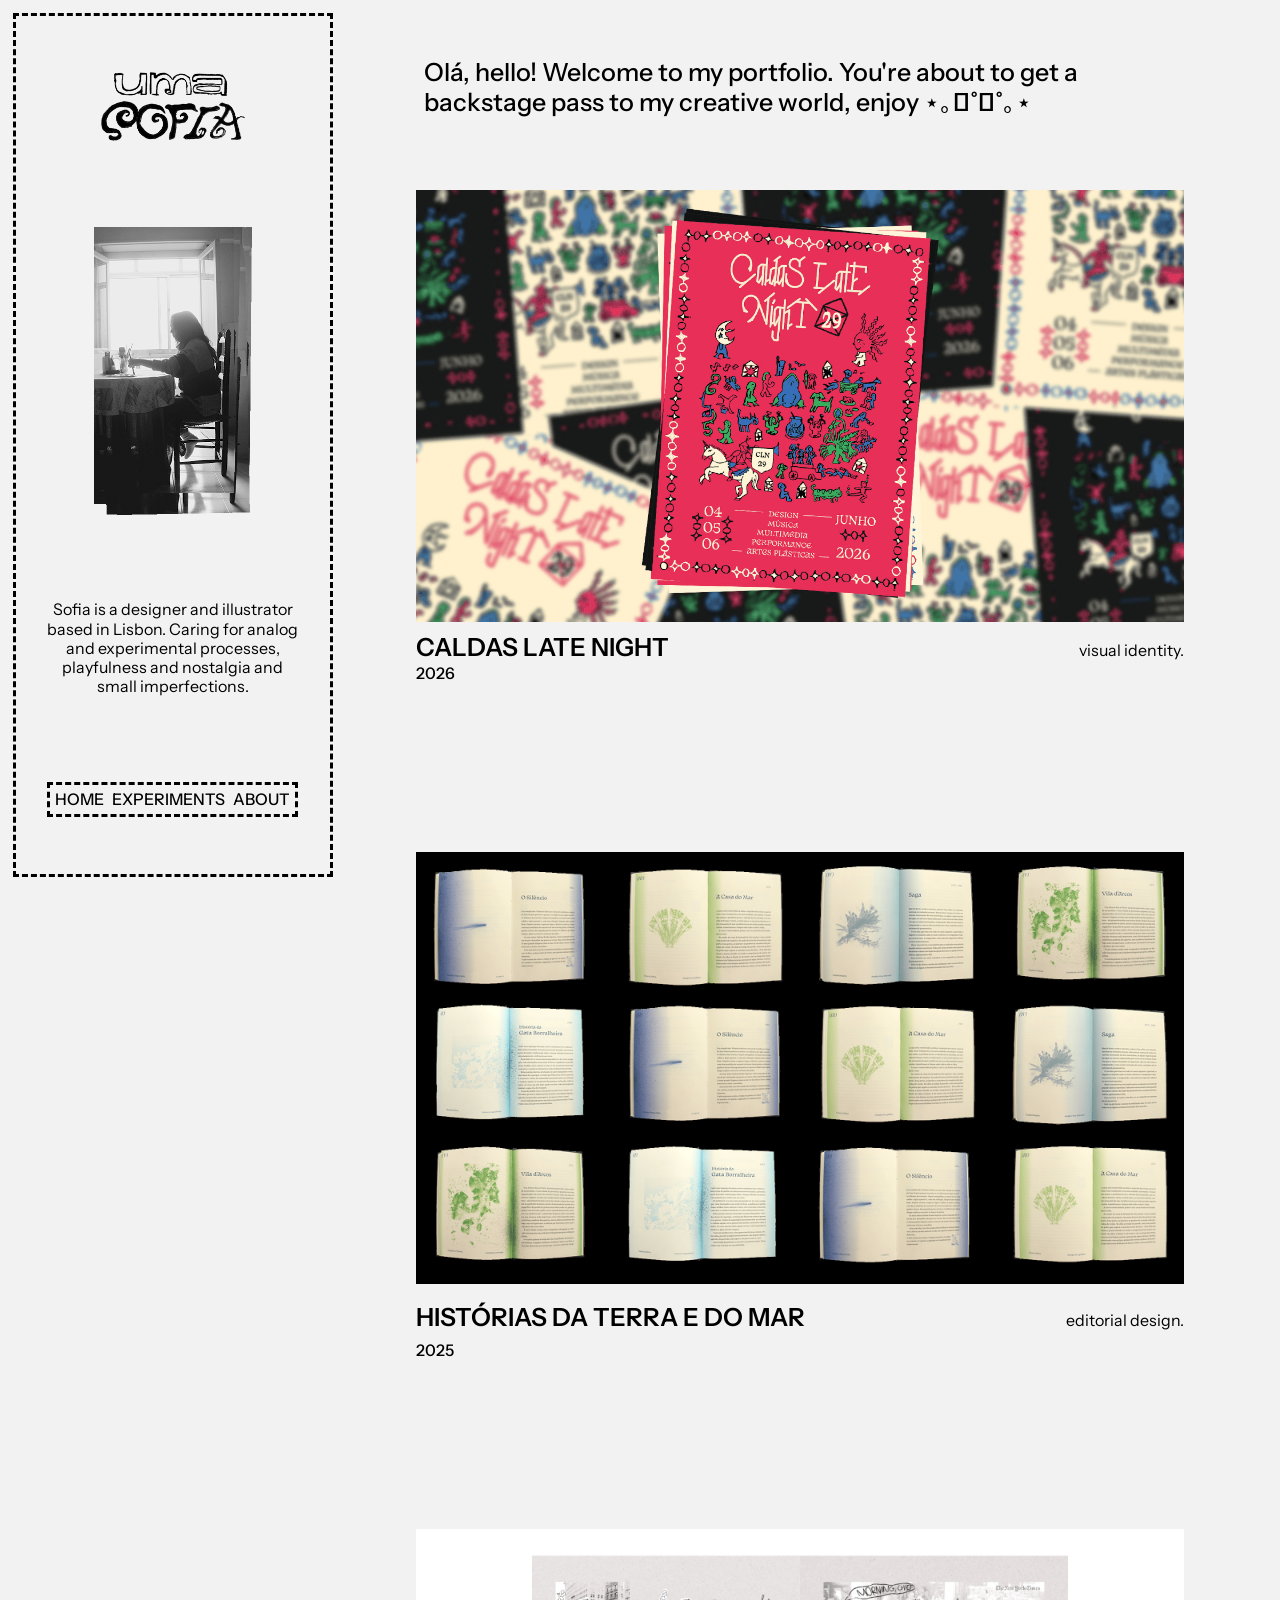
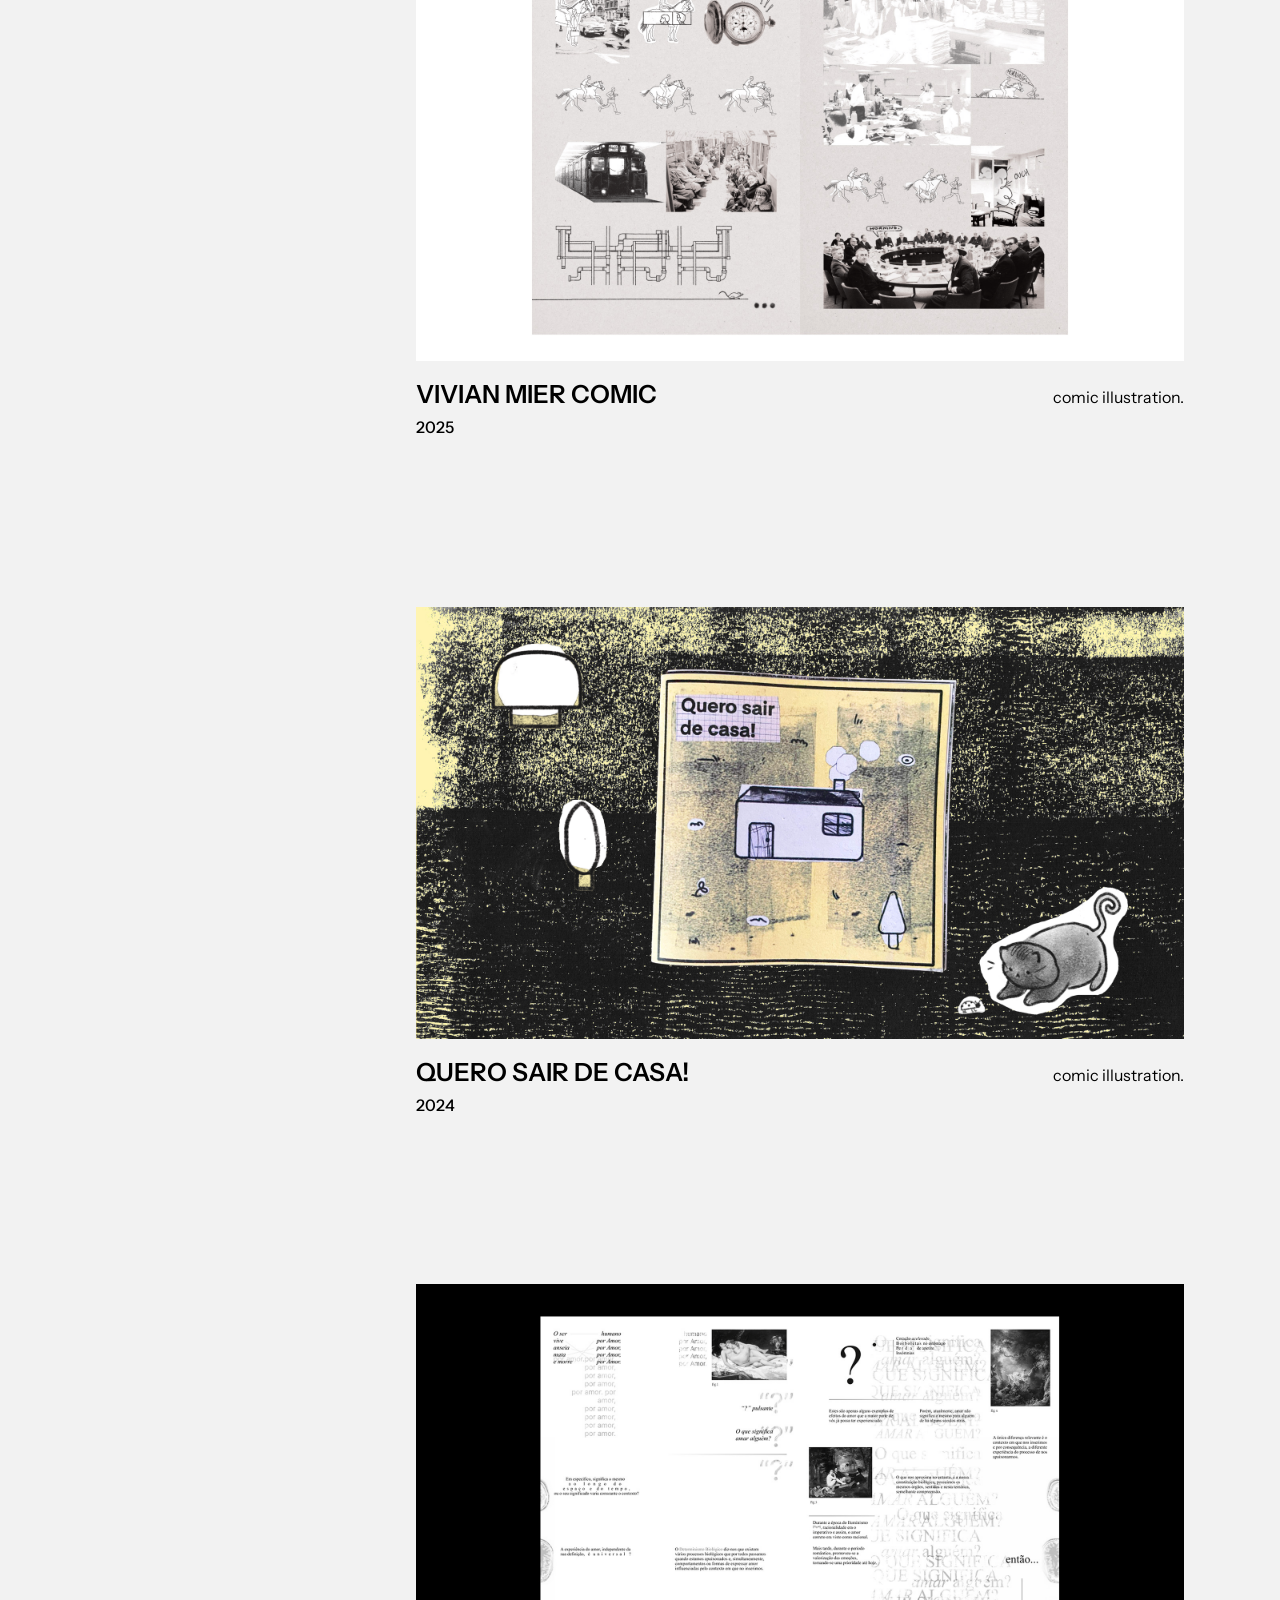
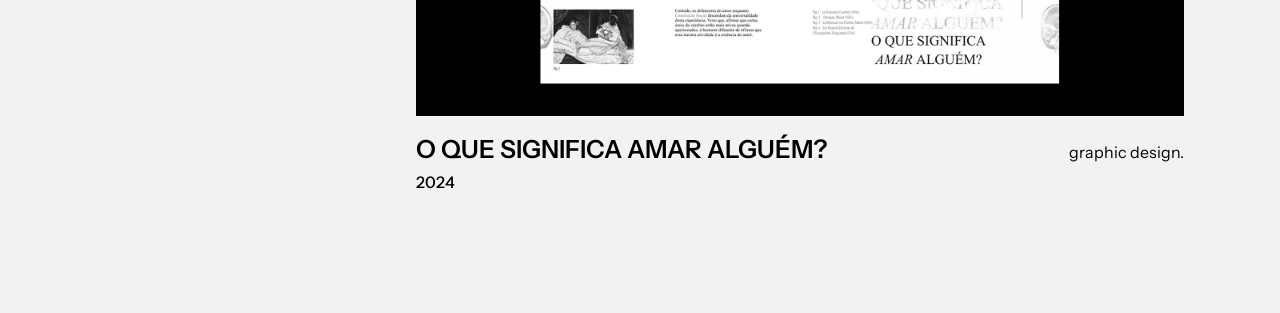
==== commit 87089747: "update href" ====
--- a/index.html
+++ b/index.html
@@ -2,13 +2,13 @@
 <html
   lang="en"
   data-ws-project="d9800cbb-ec6f-452a-b73f-22815c8e0542"
-  data-ws-last-published="2026-02-09T20:09:19.789Z"
+  data-ws-last-published="2026-02-09T20:18:06.147Z"
 >
   <head>
     <link
       rel="stylesheet"
       type="text/css"
-      href="/assets/static/app_generated_index-6937cd5a.miFW_HyN.css"
+      href="/assets/static/app_generated_index-6937cd5a.DyUYrC4u.css"
     />
     <meta charset="UTF-8" />
     <meta name="viewport" content="width=device-width,initial-scale=1" />
@@ -24,20 +24,25 @@
       as="image"
     />
     <meta property="og:url" content="https://url/" />
-    <meta property="og:title" content="Sofia Rosário" />
+    <meta property="og:title" content="uma sofia - portfolio" />
     <meta property="og:type" content="website" />
-    <title>Sofia Rosário</title>
+    <meta
+      property="og:image"
+      content="/assets/Scanned_Documents_Xv3RVH8iNDv1CDp1n-jFA.png"
+    />
+    <meta property="twitter:card" content="summary_large_image" />
+    <title>uma sofia - portfolio</title>
   </head>
   <body class="w-element w-element-7">
     <div class="w-element w-home">
-      <div class="w-element w-nav-mobile-1">
-        <a href="/" class="w-element w-nav-img-1"
+      <div class="w-element w-nav-mobile">
+        <a href="/" class="w-element w-nav-img"
           ><img
             alt=""
             width="1000"
             height="122"
             src="/assets/logo_horizontal_eZ-4iHDDy93a_aR2SS9Hf.png"
-            class="w-image w-image-20"
+            class="w-image w-image-18"
             sizes="100vw"
             srcset="
               /assets/logo_horizontal_eZ-4iHDDy93a_aR2SS9Hf.png   16w,
@@ -59,23 +64,23 @@
             decoding="async"
             loading="lazy"
         /></a>
-        <ul class="w-element w-nav-list-1">
-          <li class="w-element w-home-6">
-            <a href="/" class="w-element w-home-7">Home</a>
+        <ul class="w-element w-nav-list">
+          <li class="w-element w-home-3">
+            <a href="/" class="w-element w-home-4">Home</a>
           </li>
-          <li class="w-element w-experiments-4">
-            <a href="/experiments" class="w-element w-experiments-5"
+          <li class="w-element w-experiments-2">
+            <a href="/experiments" class="w-element w-experiments-3"
               >Experiments</a
             >
           </li>
-          <li class="w-element w-about-3">
-            <a href="/about" class="w-element w-about-4">About</a>
+          <li class="w-element w-about-1">
+            <a href="/about" class="w-element w-about-2">About</a>
           </li>
         </ul>
       </div>
       <div class="w-element w-text-alterar-estilo">
         <p class="w-element w-escrever">
-          <b class="w-element w-element-59"
+          <b class="w-element w-element-56"
             >Olá, hello! Welcome to my portfolio. You&#x27;re about to get a
             backstage pass to my creative world, enjoy ⋆｡𖦹˚𓇼˚｡⋆</b
           >
@@ -85,13 +90,13 @@
         <div class="w-element w-cln-2026">
           <a
             href="/projects/caldas-late-night-29"
-            class="w-element w-element-30"
+            class="w-element w-element-27"
             ><img
               alt=""
               width="1440"
               height="810"
               src="/assets/ezgif.com-animated-gif-maker_7PGqDHC0DbIFSXzS8WVkP.gif"
-              class="w-image w-image-22"
+              class="w-image w-image-20"
               sizes="100vw"
               srcset="
                 /assets/ezgif.com-animated-gif-maker_7PGqDHC0DbIFSXzS8WVkP.gif   16w,
@@ -118,7 +123,7 @@
             <div class="w-element w-text">
               <a
                 href="/projects/caldas-late-night-29"
-                class="w-element w-element-51"
+                class="w-element w-element-48"
                 ><p class="w-element w-title-21">Caldas Late Night</p></a
               >
               <p class="w-element w-service">Visual Identity.</p>
@@ -129,13 +134,13 @@
         <div class="w-element w-htm-2025">
           <a
             href="/projects/historias-da-terra-e-do-mar"
-            class="w-element w-element-31"
+            class="w-element w-element-28"
             ><img
               alt=""
               width="1920"
               height="1080"
               src="/assets/ezgif.com-animated-gif-maker_(3)_3KQtH6s4wwtBqxe36YGR5.gif"
-              class="w-image w-image-23"
+              class="w-image w-image-21"
               sizes="100vw"
               srcset="
                 /assets/ezgif.com-animated-gif-maker_(3)_3KQtH6s4wwtBqxe36YGR5.gif   16w,
@@ -162,7 +167,7 @@
             <div class="w-element w-text-1">
               <a
                 href="/projects/historias-da-terra-e-do-mar"
-                class="w-element w-element-52"
+                class="w-element w-element-49"
                 ><p class="w-element w-title-20">
                   Histórias da terra e do mar
                 </p></a
@@ -173,13 +178,13 @@
           </div>
         </div>
         <div class="w-element w-vivian-2025-to-do">
-          <a href="/projects/vivian" class="w-element w-element-32"
+          <a href="/projects/vivian" class="w-element w-element-29"
             ><img
               alt=""
               width="1920"
               height="1080"
               src="/assets/ezgif.com-animated-gif-maker_(4)_08IFs58zJqkwACY4hT5p2.gif"
-              class="w-image w-image-24"
+              class="w-image w-image-22"
               sizes="100vw"
               srcset="
                 /assets/ezgif.com-animated-gif-maker_(4)_08IFs58zJqkwACY4hT5p2.gif   16w,
@@ -204,7 +209,7 @@
           /></a>
           <div class="w-element">
             <div class="w-element w-text-4">
-              <a href="/projects/vivian" class="w-element w-element-53"
+              <a href="/projects/vivian" class="w-element w-element-50"
                 ><p class="w-element w-title-22">Vivian mier comic</p></a
               >
               <p class="w-element w-service-4">comic illustration.</p>
@@ -213,13 +218,13 @@
           </div>
         </div>
         <div class="w-element w-qsdc-2024">
-          <a href="/projects/quero-sair-de-casa" class="w-element w-element-33"
+          <a href="/projects/quero-sair-de-casa" class="w-element w-element-30"
             ><img
               alt=""
               width="1920"
               height="1080"
               src="/assets/dscd_hWwlDXZmi1GFDdGkLDRCw.gif"
-              class="w-image w-image-25"
+              class="w-image w-image-23"
               sizes="100vw"
               srcset="
                 /assets/dscd_hWwlDXZmi1GFDdGkLDRCw.gif   16w,
@@ -246,7 +251,7 @@
             <div class="w-element w-text-3">
               <a
                 href="/projects/quero-sair-de-casa"
-                class="w-element w-element-54"
+                class="w-element w-element-51"
                 ><p class="w-element w-title-23">Quero sair de casa!</p></a
               >
               <p class="w-element w-service-3">comic illustration.</p>
@@ -257,13 +262,13 @@
         <div class="w-element w-amar-alguem-2024">
           <a
             href="/projects/o-que-significa-amar-alguem"
-            class="w-element w-element-34"
+            class="w-element w-element-31"
             ><img
               alt=""
               width="1920"
               height="1080"
               src="/assets/ezgif.com-animated-gif-maker_(5)_WPT5GXv4rF6oBTU6BY8pe.gif"
-              class="w-image w-image-26"
+              class="w-image w-image-24"
               sizes="100vw"
               srcset="
                 /assets/ezgif.com-animated-gif-maker_(5)_WPT5GXv4rF6oBTU6BY8pe.gif   16w,
@@ -290,7 +295,7 @@
             <div class="w-element w-text-2">
               <a
                 href="/projects/o-que-significa-amar-alguem"
-                class="w-element w-element-55"
+                class="w-element w-element-52"
                 ><p class="w-element w-title-24">
                   O QUE SIGNIFICA AMAR ALGUÉM?
                 </p></a
@@ -308,7 +313,7 @@
         width="1128"
         height="536"
         src="/assets/Scanned_Documents_Xv3RVH8iNDv1CDp1n-jFA.png"
-        class="w-image w-image-3"
+        class="w-image w-image-1"
         sizes="100vw"
         srcset="
           /assets/Scanned_Documents_Xv3RVH8iNDv1CDp1n-jFA.png   16w,
@@ -335,7 +340,7 @@
         width="314"
         height="574"
         src="/assets/ezgif.com-animated-gif-maker_(2)_83tMd4xQhFHecNy350Y6R.gif"
-        class="w-image w-image-4"
+        class="w-image w-image-2"
         sizes="100vw"
         srcset="
           /assets/ezgif.com-animated-gif-maker_(2)_83tMd4xQhFHecNy350Y6R.gif  16w,
@@ -352,16 +357,16 @@
         loading="lazy"
       />
       <div class="w-element w-text-6">
-        <p class="w-element w-element-39">
+        <p class="w-element w-element-36">
           Sofia is a designer and illustrator based in Lisbon. Caring for analog
           and experimental processes, playfulness and nostalgia and small
           imperfections.
         </p>
       </div>
       <div class="w-element w-menu">
-        <a href="/" class="w-element w-home-4">Home</a
-        ><a href="/experiments" class="w-element w-experiments-2">experiments</a
-        ><a href="/about" class="w-element w-about-2">about</a>
+        <a href="/" class="w-element w-home-1">Home</a
+        ><a href="/experiments" class="w-element w-experiments">experiments</a
+        ><a href="/about" class="w-element w-about">about</a>
       </div>
     </div>
     <script id="vike_pageContext" type="application/json">
@@ -379,11 +384,11 @@
           },
           "resources": {},
           "pageMeta": {
-            "title": "Sofia Rosário",
+            "title": "uma sofia - portfolio",
             "description": "!undefined",
             "excludePageFromSearch": false,
             "language": "!undefined",
-            "socialImageAssetName": "!undefined",
+            "socialImageAssetName": "Scanned_Documents_Xv3RVH8iNDv1CDp1n-jFA.png",
             "socialImageUrl": "!undefined",
             "status": "!undefined",
             "redirect": "!undefined",
@@ -396,18 +401,18 @@
       {}
     </script>
     <script
-      src="/assets/entries/entry-server-routing.BKEICJKX.js"
+      src="/assets/entries/entry-server-routing.CzOAOYti.js"
       type="module"
       async
     ></script>
     <link
       rel="modulepreload"
-      href="/assets/entries/pages_index.CXFw5E6N.js"
+      href="/assets/entries/pages_index.DzyuvBUb.js"
       as="script"
       type="text/javascript"
     /><link
       rel="modulepreload"
-      href="/assets/chunks/chunk-CdtlnWYI.js"
+      href="/assets/chunks/chunk-CTi04G9B.js"
       as="script"
       type="text/javascript"
     />
--- a/assets/static/app_generated_index-6937cd5a.DyUYrC4u.css
+++ b/assets/static/app_generated_index-6937cd5a.DyUYrC4u.css
@@ -0,0 +1 @@
+@font-face{font-family:Instrument Sans;font-style:normal;font-weight:400 700;font-display:swap;src:url(/assets/InstrumentSans-VariableFont_wdth_wght_bjkMSSnl1UaMa3tkniNEz.ttf) format("truetype")}@layer presets{:root{display:grid;min-height:100%;font-family:Arial,Roboto,sans-serif;font-size:16px;line-height:1.2;white-space:pre-wrap;white-space-collapse:preserve}a.w-element{box-sizing:border-box}b.w-element{font-weight:700;box-sizing:border-box}body.w-element{box-sizing:border-box;-webkit-font-smoothing:antialiased;-moz-osx-font-smoothing:grayscale;margin:0}div.w-element,h1.w-element{box-sizing:border-box}hr.w-element{height:0;color:inherit;box-sizing:border-box}li.w-element,p.w-element,ul.w-element{box-sizing:border-box}img.w-image{box-sizing:border-box;max-width:100%;display:block;height:auto}div.w-html-embed{display:contents;white-space:normal;white-space-collapse:collapse}}@media all{.w-element-1{display:flex;justify-content:center;align-items:center;background-color:#fff}.w-element-2{position:relative;text-align:center;font-weight:900;font-size:8rem;line-height:1;letter-spacing:-.05em}.w-element-3{position:absolute;top:0;right:-.125rem;bottom:0;left:.125rem;opacity:.3}.w-element-4{position:absolute;top:0;right:.125rem;bottom:0;left:-.125rem;opacity:.3}.w-element-5{position:absolute;top:50%;left:0;width:100%;background-color:#fff;height:.375rem}.w-element-6{margin-top:1.5rem;font-weight:700;font-size:1.5rem;line-height:2rem;letter-spacing:.05em;font-family:Instrument Sans,sans-serif}.w-built-with-webstudio{display:inline-flex;row-gap:6px;column-gap:6px;align-items:center;justify-content:center;position:fixed;z-index:1000;padding:6px 10px;right:16px;bottom:16px;color:#fbfcfd;font-family:system-ui,sans-serif;font-size:12px;font-weight:500;line-height:1;border-radius:9px;text-decoration-line:none;-webkit-background-clip:padding-box,border-box;background-clip:padding-box,border-box;background-origin:padding-box,border-box;background-image:linear-gradient(135deg,#4a4efa,#bd2fdb 66%,#ec59ce),linear-gradient(135deg,#92fddc,#7d7ffb 31.94%,#ed72fe 64.24%,#fdd791);border:1px solid transparent;white-space:nowrap}.w-logo{display:block;width:16px;height:16px;flex-shrink:0}.w-element-7{transition-property:all;transition-duration:.2s;transition-timing-function:ease;transition-delay:0ms;transition-behavior:normal;background-color:#f2f2f2;overflow-x:visible;overflow-y:visible;display:flex;flex-wrap:wrap;justify-content:start;align-items:start;min-width:auto;max-width:100%;object-position:48.4% 50%;flex-direction:row;font-family:Arial,Roboto,sans-serif}.w-home{position:relative;left:25%;width:75%;display:flex;flex-direction:column;font-family:Arial,Roboto,sans-serif}.w-projects-blocos-template{display:flex;flex-direction:column;align-items:center;justify-content:space-between;font-family:Arial,Roboto,sans-serif;border-top-style:none;border-right-style:none;border-left-style:none;border-bottom-style:none}.w-cln-2026{display:flex;flex-direction:column;margin:3rem 6rem 5rem;height:auto;transition-property:all;transition-duration:.2s;transition-timing-function:ease;transition-delay:0ms;transition-behavior:normal;width:80%}.w-text-alterar-estilo{display:flex;align-items:start;justify-content:center;font-family:ui-monospace,Cascadia Code,Source Code Pro,Menlo,Consolas,DejaVu Sans Mono,monospace;padding-top:2em;padding-right:2em;padding-left:2em;width:85%;align-self:center}.w-escrever{font-style:normal;font-size:25px;font-weight:400;font-family:Instrument Sans,sans-serif;text-decoration-line:none;text-transform:lowercase}.w-text-year{font-family:Instrument Sans,sans-serif;font-weight:500;align-self:auto;position:relative;top:-25px}.w-text{text-transform:none;display:flex;justify-content:space-between;flex-wrap:wrap;align-self:auto;flex-grow:0;flex-shrink:1;order:1;align-items:baseline;max-height:fit-content;height:fit-content;line-height:1px}.w-service{font-family:Instrument Sans,sans-serif;font-weight:300;text-transform:lowercase}.w-htm-2025{display:flex;flex-direction:column;margin:3rem 6rem 5rem;height:auto;transition-property:all;transition-duration:.2s;transition-timing-function:ease;transition-delay:0ms;transition-behavior:normal;width:80%}.w-text-1{text-transform:none;display:flex;justify-content:space-between;flex-wrap:wrap;align-self:auto;flex-grow:0;flex-shrink:1;order:1;align-items:baseline;max-height:fit-content;height:fit-content;line-height:1px}.w-service-1{font-family:Instrument Sans,sans-serif;font-weight:300;text-transform:lowercase}:root{min-height:100%;font-style:normal}.w-amar-alguem-2024{display:flex;flex-direction:column;margin:3rem 6rem 5rem;height:auto;transition-property:all;transition-duration:.2s;transition-timing-function:ease;transition-delay:0ms;transition-behavior:normal;width:80%}.w-text-2{text-transform:none;display:flex;justify-content:space-between;flex-wrap:wrap;align-self:auto;flex-grow:0;flex-shrink:1;order:1;align-items:baseline;max-height:fit-content;height:fit-content;line-height:1px}.w-service-2{font-family:Instrument Sans,sans-serif;font-weight:300;text-transform:lowercase}.w-text-year-1{font-family:Instrument Sans,sans-serif;font-weight:500;align-self:auto;position:relative;top:-25px}.w-qsdc-2024{display:flex;flex-direction:column;margin:3rem 6rem 5rem;height:auto;transition-property:all;transition-duration:.2s;transition-timing-function:ease;transition-delay:0ms;transition-behavior:normal;width:80%}.w-text-3{text-transform:none;display:flex;justify-content:space-between;flex-wrap:wrap;align-self:auto;flex-grow:0;flex-shrink:1;order:1;align-items:baseline;max-height:fit-content;height:fit-content;line-height:1px}.w-service-3{font-family:Instrument Sans,sans-serif;font-weight:300;text-transform:lowercase}.w-text-year-2{font-family:Instrument Sans,sans-serif;font-weight:500;align-self:auto;position:relative;top:-25px}.w-vivian-2025-to-do{display:flex;flex-direction:column;margin:3rem 6rem 5rem;height:auto;transition-property:all;transition-duration:.2s;transition-timing-function:ease;transition-delay:0ms;transition-behavior:normal;width:80%}.w-text-4{text-transform:none;display:flex;justify-content:space-between;flex-wrap:wrap;align-self:auto;flex-grow:0;flex-shrink:1;order:1;align-items:baseline;max-height:fit-content;height:fit-content;line-height:1px}.w-service-4{font-family:Instrument Sans,sans-serif;font-weight:300;text-transform:lowercase}.w-text-year-3{font-family:Instrument Sans,sans-serif;font-weight:500;align-self:auto;position:relative;top:-25px}.w-element-8{transition-property:all;transition-duration:.2s;transition-timing-function:ease;transition-delay:0ms;transition-behavior:normal;overflow-x:visible;overflow-y:visible;display:flex;flex-wrap:wrap;justify-content:start;align-items:start;min-width:auto;max-width:100%;object-position:48.4% 50%;flex-direction:row;font-family:Arial,Roboto,sans-serif;background-color:#f2f2f2;font-style:normal}.w-sidebar-mobile-hidden{height:96vh;width:25%;background-color:#f2f2f2;display:flex;flex-direction:column;column-gap:3%;row-gap:3%;align-items:center;flex-wrap:nowrap;border-top-style:dashed;border-right-style:dashed;border-left-style:dashed;border-bottom-style:dashed;border-radius:0/0px;border-right-width:medium;border-right-color:unset;position:fixed;justify-content:space-around;align-content:center;outline-style:none;margin-left:1%;margin-top:1%;margin-bottom:1%;max-height:96%;overflow-x:hidden;overflow-y:hidden;object-fit:contain;padding:2%}.w-image-1{top:auto;position:relative;object-fit:contain;width:55%;margin-top:0;align-self:center;display:block;flex-direction:column;flex-wrap:nowrap;justify-content:space-between;align-items:stretch}.w-image-2{object-fit:contain;max-height:18rem;position:relative;width:auto}.w-menu{display:flex;column-gap:8px;row-gap:8px;flex-wrap:wrap;align-items:center;justify-content:center;align-content:center;align-self:center;border-top-style:dashed;border-right-style:dashed;border-left-style:dashed;border-bottom-style:dashed;padding:5px}.w-home-1{font-family:Instrument Sans,sans-serif;font-weight:500;text-transform:uppercase;transition-property:all;transition-duration:.2s;transition-timing-function:ease;transition-delay:0ms;transition-behavior:normal;color:#000;text-decoration-line:none}.w-home-1:hover{background-color:#000;color:#fff;border-radius:0/0px;padding-top:0;padding-bottom:0}.w-experiments{font-family:Instrument Sans,sans-serif;font-weight:500;text-transform:uppercase;transition-property:all;transition-duration:.2s;transition-timing-function:ease;transition-delay:0ms;transition-behavior:normal;color:#000;text-decoration-line:none}.w-experiments:hover{background-color:#000;color:#fff;border-radius:0/0px;padding-top:0;padding-bottom:0}.w-about{font-family:Instrument Sans,sans-serif;font-weight:500;text-transform:uppercase;transition-property:all;transition-duration:.2s;transition-timing-function:ease;transition-delay:0ms;transition-behavior:normal;color:#000;text-decoration-line:none}.w-about:hover{background-color:#000;color:#fff;border-radius:0/0px;padding-top:0;padding-bottom:0}.w-element-9{transition-property:all;transition-duration:.2s;transition-timing-function:ease;transition-delay:0ms;transition-behavior:normal;background-color:#f2f2f2;overflow-x:visible;overflow-y:visible;flex-wrap:wrap;justify-content:start;align-items:start;min-width:auto;max-width:100%;object-position:48.4% 50%;flex-direction:row;font-family:Arial,Roboto,sans-serif}.w-home-2{width:100%;display:flex;flex-direction:column}.w-experiments-1{position:relative;display:flex;flex-direction:column;column-gap:20px;row-gap:20px;width:90%;align-self:center;overflow-x:visible;overflow-y:visible;height:5%;margin-top:4rem}.w-l1{display:flex;justify-content:space-between}.w-element-10{width:30%;display:flex;flex-direction:column;column-gap:0px;row-gap:0px;max-height:fit-content;transition-property:all;transition-duration:.2s;transition-timing-function:ease;transition-delay:0ms;transition-behavior:normal;overflow-x:visible;overflow-y:visible;object-fit:cover}.w-element-10:hover{transition-duration:.2s;transition-timing-function:ease-in;scale:104% 104% 100%;z-index:998;background-image:linear-gradient(#f6f6f6 93%,#fff0)}.w-image-3{align-self:center;object-fit:fill}.w-title{font-family:Instrument Sans,sans-serif;align-self:center;position:relative;top:0;font-weight:600;text-transform:uppercase}.w-subtitle{font-family:Instrument Sans,sans-serif;align-self:center;position:relative;top:-30px;text-transform:capitalize}.w-element-11{width:30%;display:flex;flex-direction:column;column-gap:0px;row-gap:0px;max-height:fit-content;transition-property:all;transition-duration:.2s;transition-timing-function:ease;transition-delay:0ms;transition-behavior:normal;overflow-x:visible;overflow-y:visible;object-fit:cover}.w-element-11:hover{transition-duration:.2s;transition-timing-function:ease-in;scale:104% 104% 100%;z-index:998;background-image:linear-gradient(#f6f6f6 93%,#fff0)}.w-image-4{align-self:center;object-fit:fill}.w-title-1{font-family:Instrument Sans,sans-serif;align-self:center;position:relative;top:0;font-weight:600;text-transform:uppercase}.w-subtitle-1{font-family:Instrument Sans,sans-serif;align-self:center;position:relative;top:-30px;text-transform:uppercase}.w-div-mobile-flex{width:30%;display:none;flex-direction:column;column-gap:0px;row-gap:0px;max-height:fit-content;transition-property:all;transition-duration:.2s;transition-timing-function:ease;transition-delay:0ms;transition-behavior:normal;overflow-x:visible;overflow-y:visible;object-fit:cover}.w-div-mobile-flex:hover{transition-duration:.2s;transition-timing-function:ease-in;scale:104% 104% 100%;z-index:998;background-image:linear-gradient(#f6f6f6 93%,#fff0)}.w-image-5{align-self:center;object-fit:fill}.w-title-2{font-family:Instrument Sans,sans-serif;align-self:center;position:relative;top:0;font-weight:600;text-transform:uppercase}.w-subtitle-2{font-family:Instrument Sans,sans-serif;align-self:center;position:relative;top:-30px;text-transform:uppercase}.w-l2{display:flex;justify-content:space-between;position:relative;top:-3rem}.w-div-mobile-hidden{width:30%;display:flex;flex-direction:column;column-gap:0px;row-gap:0px;max-height:fit-content;transition-property:all;transition-duration:.2s;transition-timing-function:ease;transition-delay:0ms;transition-behavior:normal;overflow-x:visible;overflow-y:visible;object-fit:cover}.w-div-mobile-hidden:hover{transition-duration:.2s;transition-timing-function:ease-in;scale:104% 104% 100%;z-index:998;background-image:linear-gradient(#f6f6f6 93%,#fff0)}.w-image-6{align-self:center;object-fit:fill}.w-title-3{font-family:Instrument Sans,sans-serif;align-self:center;position:relative;top:0;font-weight:600;text-transform:uppercase}.w-subtitle-3{font-family:Instrument Sans,sans-serif;align-self:center;position:relative;top:-30px;text-transform:capitalize}.w-element-12{display:flex;flex-direction:column;column-gap:0px;row-gap:0px;max-height:fit-content;height:100%;width:60%;transition-property:all;transition-duration:.2s;transition-timing-function:ease;transition-delay:0ms;transition-behavior:normal;overflow-x:visible;overflow-y:visible;object-fit:cover}.w-element-12:hover{transition-duration:.2s;transition-timing-function:ease-in;scale:104% 104% 100%;z-index:998;background-image:linear-gradient(#f6f6f6 93%,#fff0)}.w-image-7{align-self:center;object-fit:cover;height:100%}.w-title-4{font-family:Instrument Sans,sans-serif;align-self:center;position:relative;top:0;font-weight:600;text-transform:uppercase}.w-subtitle-4{font-family:Instrument Sans,sans-serif;align-self:center;position:relative;top:-30px;text-transform:uppercase}.w-l3{display:flex;justify-content:space-between;position:relative;top:-6rem;align-items:start}.w-element-13{width:30%;display:flex;flex-direction:column}.w-element-14{width:100%;display:flex;flex-direction:column;column-gap:0px;row-gap:0px;max-height:fit-content;transition-property:all;transition-duration:.2s;transition-timing-function:ease;transition-delay:0ms;transition-behavior:normal;overflow-x:visible;overflow-y:visible;object-fit:cover;margin-bottom:-20px}.w-element-14:hover{transition-duration:.2s;transition-timing-function:ease-in;scale:104% 104% 100%;z-index:998;background-image:linear-gradient(#f6f6f6 93%,#fff0)}.w-image-8{align-self:center;object-fit:fill}.w-title-5{font-family:Instrument Sans,sans-serif;align-self:center;position:relative;top:0;font-weight:600;text-transform:uppercase}.w-subtitle-5{font-family:Instrument Sans,sans-serif;align-self:center;position:relative;top:-30px;text-transform:uppercase}.w-div-mobile-hidden-1{width:100%;display:flex;flex-direction:column;column-gap:0px;row-gap:0px;max-height:fit-content;transition-property:all;transition-duration:.2s;transition-timing-function:ease;transition-delay:0ms;transition-behavior:normal;overflow-x:visible;overflow-y:visible;object-fit:cover;margin-bottom:-20px;position:relative;top:-10px}.w-div-mobile-hidden-1:hover{transition-duration:.2s;transition-timing-function:ease-in;scale:104% 104% 100%;z-index:998;background-image:linear-gradient(#f6f6f6 93%,#fff0)}.w-image-9{align-self:center;object-fit:fill}.w-title-6{font-family:Instrument Sans,sans-serif;align-self:center;position:relative;top:0;font-weight:600;text-transform:uppercase}.w-subtitle-6{font-family:Instrument Sans,sans-serif;align-self:center;position:relative;top:-30px;text-transform:capitalize}.w-div-mobile-flex-1{width:23%;display:none;flex-direction:column;column-gap:0px;row-gap:0px;max-height:fit-content;transition-property:all;transition-duration:.2s;transition-timing-function:ease;transition-delay:0ms;transition-behavior:normal;overflow-x:visible;overflow-y:visible;object-fit:cover}.w-div-mobile-flex-1:hover{transition-duration:.2s;transition-timing-function:ease-in;scale:104% 104% 100%;z-index:998;background-image:linear-gradient(#f6f6f6 93%,#fff0)}.w-image-10{align-self:center;object-fit:fill}.w-title-7{font-family:Instrument Sans,sans-serif;align-self:center;position:relative;top:0;font-weight:600;text-transform:uppercase}.w-subtitle-7{font-family:Instrument Sans,sans-serif;align-self:center;position:relative;top:-30px;text-transform:uppercase}.w-div-mobile-flex-2{width:100%;display:none;flex-direction:column;column-gap:0px;row-gap:0px;max-height:fit-content;transition-property:all;transition-duration:.2s;transition-timing-function:ease;transition-delay:0ms;transition-behavior:normal;overflow-x:visible;overflow-y:visible;object-fit:cover;margin-bottom:-20px;position:relative;top:-10px}.w-div-mobile-flex-2:hover{transition-duration:.2s;transition-timing-function:ease-in;scale:104% 104% 100%;z-index:998;background-image:linear-gradient(#f6f6f6 93%,#fff0)}.w-image-11{align-self:center;object-fit:fill}.w-title-8{font-family:Instrument Sans,sans-serif;align-self:center;position:relative;top:0;font-weight:600;text-transform:uppercase}.w-subtitle-8{font-family:Instrument Sans,sans-serif;align-self:center;position:relative;top:-30px;text-transform:uppercase}.w-element-15{display:inline-flex;flex-direction:column;column-gap:7px;row-gap:7px;max-height:20%;height:40%;width:39%;transition-property:all;transition-duration:.2s;transition-timing-function:ease;transition-delay:0ms;transition-behavior:normal;overflow-x:visible;overflow-y:visible;object-fit:none;position:static;z-index:3}.w-element-15:hover{transition-duration:.2s;transition-timing-function:ease-in;scale:104% 104% 100%;z-index:998;background-image:linear-gradient(#f6f6f6 93%,#fff0)}.w-element-16{display:flex;flex-direction:column;width:100%;column-gap:0px;row-gap:0px;outline-style:none;z-index:45}.w-image-12{align-self:center;object-fit:cover;height:100%}.w-title-9{font-family:Instrument Sans,sans-serif;align-self:center;position:relative;top:0;font-weight:600;text-transform:uppercase}.w-subtitle-9{font-family:Instrument Sans,sans-serif;align-self:center;position:relative;top:-30px;text-transform:capitalize}.w-element-17{display:flex;flex-direction:column;z-index:49}.w-image-13{align-self:center;object-fit:cover;height:100%}.w-title-10{font-family:Instrument Sans,sans-serif;align-self:center;position:relative;top:0;font-weight:600;text-transform:uppercase}.w-subtitle-10{font-family:Instrument Sans,sans-serif;align-self:center;position:relative;top:-30px;text-transform:uppercase}.w-div-mobile-hidden-2{width:23%;display:flex;flex-direction:column;column-gap:0px;row-gap:0px;max-height:fit-content;transition-property:all;transition-duration:.2s;transition-timing-function:ease;transition-delay:0ms;transition-behavior:normal;overflow-x:visible;overflow-y:visible;object-fit:cover}.w-div-mobile-hidden-2:hover{transition-duration:.2s;transition-timing-function:ease-in;scale:104% 104% 100%;z-index:998;background-image:linear-gradient(#f6f6f6 93%,#fff0)}.w-image-14{align-self:center;object-fit:fill}.w-title-11{font-family:Instrument Sans,sans-serif;align-self:center;position:relative;top:0;font-weight:600;text-transform:uppercase}.w-subtitle-11{font-family:Instrument Sans,sans-serif;align-self:center;position:relative;top:-30px;text-transform:uppercase}.w-l4{display:flex;justify-content:space-between;position:relative;top:-9rem}.w-element-18{width:30%;display:flex;flex-direction:column;column-gap:0px;row-gap:0px;max-height:fit-content;transition-property:all;transition-duration:.2s;transition-timing-function:ease;transition-delay:0ms;transition-behavior:normal;overflow-x:visible;overflow-y:visible;object-fit:cover}.w-element-18:hover{transition-duration:.2s;transition-timing-function:ease-in;scale:104% 104% 100%;z-index:998;background-image:linear-gradient(#f6f6f6 93%,#fff0)}.w-image-15{align-self:center;object-fit:fill}.w-title-12{font-family:Instrument Sans,sans-serif;align-self:center;position:relative;top:0;font-weight:600;text-transform:uppercase}.w-subtitle-12{font-family:Instrument Sans,sans-serif;align-self:center;position:relative;top:-30px;text-transform:uppercase}.w-element-19{width:30%;display:flex;flex-direction:column;column-gap:0px;row-gap:0px;max-height:fit-content;transition-property:all;transition-duration:.2s;transition-timing-function:ease;transition-delay:0ms;transition-behavior:normal;overflow-x:visible;overflow-y:visible;object-fit:cover}.w-element-19:hover{transition-duration:.2s;transition-timing-function:ease-in;scale:104% 104% 100%;z-index:998;background-image:linear-gradient(#f6f6f6 93%,#fff0)}.w-image-16{align-self:center;object-fit:fill}.w-title-13{font-family:Instrument Sans,sans-serif;align-self:center;position:relative;top:0;font-weight:600;text-transform:uppercase}.w-subtitle-13{font-family:Instrument Sans,sans-serif;align-self:center;position:relative;top:-30px;text-transform:uppercase}.w-element-20{width:30%;display:flex;flex-direction:column;column-gap:0px;row-gap:0px;max-height:fit-content;transition-property:all;transition-duration:.2s;transition-timing-function:ease;transition-delay:0ms;transition-behavior:normal;overflow-x:visible;overflow-y:visible;object-fit:cover}.w-element-20:hover{transition-duration:.2s;transition-timing-function:ease-in;scale:104% 104% 100%;z-index:998;background-image:linear-gradient(#f6f6f6 93%,#fff0)}.w-image-17{align-self:center;object-fit:fill}.w-title-14{font-family:Instrument Sans,sans-serif;align-self:center;position:relative;top:0;font-weight:600;text-transform:uppercase}.w-subtitle-14{font-family:Instrument Sans,sans-serif;align-self:center;position:relative;top:-30px;text-transform:uppercase}.w-element-21{transition-property:all;transition-duration:.2s;transition-timing-function:ease;transition-delay:0ms;transition-behavior:normal;background-color:#f2f2f2;overflow-x:visible;overflow-y:visible;display:flex;flex-wrap:wrap;justify-content:start;align-items:center;min-width:auto;max-width:100%;object-position:48.4% 50%;flex-direction:column;font-family:Arial,Roboto,sans-serif;align-content:center}.w-nav-mobile{display:none;font-family:Instrument Sans,sans-serif;text-transform:uppercase;color:#000;text-decoration-line:none;align-items:center;justify-content:space-around;column-gap:0px;row-gap:0px;position:fixed;width:100%;z-index:999;background-image:linear-gradient(#fff,#fff)}.w-nav-img{display:flex}.w-image-18{width:12rem}.w-nav-list{list-style-type:none;display:flex;text-decoration-line:none;flex-wrap:nowrap;align-items:center;justify-content:space-around;align-content:space-between;column-gap:16px;row-gap:16px;font-weight:500;color:#fff}.w-home-3{transition-property:all;transition-duration:.2s;transition-timing-function:ease;transition-delay:0ms;transition-behavior:normal}.w-home-3:hover{background-image:linear-gradient(#000,#000);scale:104.8% 104.8% 100%}.w-home-4{color:#000;text-decoration-line:none}.w-home-4:hover{color:#fff;padding:0}.w-experiments-2{transition-property:all;transition-duration:.2s;transition-timing-function:ease;transition-delay:0ms;transition-behavior:normal}.w-experiments-2:hover{background-image:linear-gradient(#000,#000);scale:104.8% 104.8% 100%}.w-experiments-3{color:#000;text-decoration-line:none}.w-experiments-3:hover{color:#fff;padding:0}.w-about-1{transition-property:all;transition-duration:.2s;transition-timing-function:ease;transition-delay:0ms;transition-behavior:normal}.w-about-1:hover{background-image:linear-gradient(#000,#000);scale:104.8% 104.8% 100%}.w-about-2{color:#000;text-decoration-line:none;display:inline-block}.w-about-2:hover{color:#fff;padding:0}.w-home-5{position:relative;left:0%;width:100%}.w-projects-blocos-template-1{display:flex;flex-direction:column;width:100%;align-items:center;justify-content:center;font-family:Arial,Roboto,sans-serif;background-color:#000}.w-cln-2026-1{display:flex;flex-direction:column;margin:0rem 6rem 5rem;height:auto;transition-property:all;transition-duration:.2s;transition-timing-function:ease;transition-delay:0ms;transition-behavior:normal;width:50%;flex-wrap:nowrap;align-items:center;justify-content:space-between}.w-image-19{height:auto;aspect-ratio:16/9;background-color:#dfe3e6;display:inline-flex;align-self:center}.w-text-5{text-transform:none;display:flex;justify-content:space-between;flex-wrap:wrap;align-self:auto;flex-grow:0;flex-shrink:1;order:1;align-items:center;max-height:fit-content;height:fit-content;line-height:1px;column-gap:0px;row-gap:0px;align-content:center;margin-bottom:0}.w-text-wrapper{align-self:stretch;display:block;margin-top:18%}.w-element-22{display:inline;column-gap:1%;row-gap:1%;color:#fff;flex-direction:column;flex-wrap:nowrap;justify-content:space-between}.w-element-23,.w-element-24,.w-element-25,.w-element-26{transition-property:all;transition-duration:.2s;transition-timing-function:ease;transition-delay:0ms;transition-behavior:normal;background-color:#f2f2f2;overflow-x:visible;overflow-y:visible;display:flex;flex-wrap:wrap;justify-content:start;align-items:center;min-width:auto;max-width:100%;object-position:48.4% 50%;flex-direction:column;font-family:Arial,Roboto,sans-serif;align-content:center}.w-element-27{max-height:fit-content;flex-direction:column;display:flex;max-width:100%;width:100%}.w-image-20{height:auto;aspect-ratio:16/9;background-color:#dfe3e6}.w-element-28{max-height:fit-content;flex-direction:column;display:flex;max-width:100%;width:100%}.w-image-21{height:auto;aspect-ratio:16/9;background-color:#000}.w-element-29{max-height:fit-content;flex-direction:column;display:flex;max-width:100%;width:100%}.w-image-22{height:auto;aspect-ratio:16/9;background-color:#dfe3e600}.w-element-30{max-height:fit-content;flex-direction:column;display:flex;max-width:100%;width:100%}.w-image-23{height:auto;aspect-ratio:16/9;background-color:#9db3c400;object-fit:contain;background-image:url(/assets/Sem_emo31_zi0lIaJ4-h-jxOf7Vz-14.jpg);background-size:contain}.w-element-31{max-height:fit-content;flex-direction:column;display:flex;max-width:100%;width:100%}.w-image-24{height:auto;aspect-ratio:16/9;background-color:#dfe3e6;object-fit:contain}.w-home-6{position:relative;left:25%;width:75%}.w-about-3{position:relative;display:flex;flex-direction:column;justify-content:center;align-items:center;width:100%;flex-wrap:wrap;align-content:center}.w-about-3:active{transition-duration:.3s;transition-timing-function:linear;transition-property:all;transition-delay:0ms;transition-behavior:normal;display:flex}.w-about-elements{display:flex;flex-direction:column;justify-content:center;column-gap:0;row-gap:0;align-items:center;width:70%;font-family:Arial,Roboto,sans-serif}.w-about-desc{font-size:20px;margin-top:4rem;height:fit-content;max-height:fit-content;font-family:Instrument Sans,sans-serif;font-weight:500;text-wrap:balance}.w-element-32{color:gray;border-top-style:none;border-right-style:none;border-bottom-style:none;border-left-style:none;border-top-color:#000;border-right-color:#000;border-bottom-color:#000;border-left-color:#000;width:100%;outline-offset:0px;outline:thin dashed rgb(0 0 0 / 1)}.w-education{width:100%;display:flex;justify-content:space-between;align-self:auto;flex-grow:1;flex-shrink:0;align-items:baseline;text-transform:none}.w-edu-title{font-family:Instrument Sans,sans-serif;font-weight:600;text-transform:none;font-size:2em}.w-edu-desc{width:60%;display:flex;flex-direction:column;align-items:start;font-family:Instrument Sans,sans-serif;row-gap:0px;column-gap:0px;margin-right:5%}.w-edu-desc-text{text-align:start;font-weight:500;font-size:20px}.w-edu-desc-year{object-position:48.4% 45.8%;margin-top:0;position:relative;top:-10px;font-weight:500;font-style:normal;font-family:Instrument Sans,sans-serif}.w-element-33{color:gray;border-top-style:none;border-right-style:none;border-bottom-style:none;border-left-style:none;border-top-color:#000;border-right-color:#000;border-bottom-color:#000;border-left-color:#000;width:100%;outline-offset:0px;outline:thin dashed rgb(0 0 0 / 1)}.w-experience{width:100%;display:flex;justify-content:space-between;align-self:auto;flex-grow:1;flex-shrink:0;align-items:baseline}.w-edu-title-1{font-family:Instrument Sans,sans-serif;font-weight:600}.w-edu-desc-1{width:60%;display:flex;flex-direction:column;align-items:start;font-family:Instrument Sans,sans-serif;row-gap:0px;column-gap:0px;margin-right:5%}.w-edu-desc-text-1{text-align:start;font-weight:500;font-size:20px}.w-edu-desc-year-1{object-position:48.4% 45.8%;margin-top:0;position:relative;top:-10px;font-weight:500}.w-element-34{color:gray;border-top-style:none;border-right-style:none;border-bottom-style:none;border-left-style:none;border-top-color:#000;border-right-color:#000;border-bottom-color:#000;border-left-color:#000;width:100%;outline-offset:0px;outline:thin dashed rgb(0 0 0 / 1)}.w-contacts{width:100%;display:flex;justify-content:space-between;align-self:auto;flex-grow:1;flex-shrink:0;align-items:baseline;margin-bottom:4rem}.w-contacts-title{font-family:Instrument Sans,sans-serif;font-weight:600}.w-contacts-desc{width:60%;display:flex;flex-direction:column;align-items:start;font-family:Instrument Sans,sans-serif;row-gap:0px;column-gap:0px;margin-right:5%}.w-email{text-align:start;font-weight:500;color:#000;text-decoration-line:none;display:flex}.w-a{text-align:start;font-weight:500;color:#000;text-decoration-line:underline;display:inline-block;font-size:20px}.w-linkedin{text-align:start;font-weight:500;color:#000;text-decoration-line:none;display:flex}.w-a-1{text-align:start;font-weight:500;color:#000;text-decoration-line:underline;display:inline-block;font-size:20px}.w-cv{text-align:start;font-weight:500;color:#000;text-decoration-line:none;display:flex}.w-a-2{color:#000;text-decoration-line:underline;text-align:start;font-weight:500;display:inline-block;font-size:20px}.w-element-35{width:30%;display:flex;flex-direction:column;column-gap:0px;row-gap:0px;max-height:fit-content;transition-property:all;transition-duration:.2s;transition-timing-function:ease;transition-delay:0ms;transition-behavior:normal;overflow-x:visible;overflow-y:visible;object-fit:cover}.w-element-35:hover{transition-duration:.2s;transition-timing-function:ease-in;scale:104% 104% 100%;z-index:998;background-image:linear-gradient(#f6f6f6 93%,#fff0)}.w-image-25{align-self:center;object-fit:fill}.w-title-15{font-family:Instrument Sans,sans-serif;align-self:center;position:relative;top:0;font-weight:600;text-transform:uppercase}.w-subtitle-15{font-family:Instrument Sans,sans-serif;align-self:center;position:relative;top:-30px;text-transform:uppercase}.w-text-6{font-family:Instrument Sans,sans-serif;text-align:center;position:relative;top:auto;display:flex;flex-wrap:wrap;width:17.17rem;max-width:fit-content;align-content:space-between;flex-direction:column;flex-grow:0;flex-shrink:1;align-self:center;bottom:auto;margin-bottom:0%;max-height:fit-content;min-height:fit-content;min-width:fit-content;overflow-x:visible;overflow-y:visible;justify-content:space-between;align-items:center}.w-element-36{position:relative;font-family:Instrument Sans,sans-serif;align-self:auto;display:block;justify-content:center;margin-bottom:auto;bottom:auto;margin-top:auto;line-height:1.2}.w-nav-mobile-1{display:none;font-family:Instrument Sans,sans-serif;text-transform:uppercase;color:#000;text-decoration-line:none;align-items:center;justify-content:space-around;column-gap:0px;row-gap:0px;position:fixed;width:100%;z-index:999;background-image:linear-gradient(#fff,#fff)}.w-nav-img-1{display:flex}.w-image-26{width:12rem}.w-nav-list-1{list-style-type:none;display:flex;text-decoration-line:none;flex-wrap:nowrap;align-items:center;justify-content:space-around;align-content:space-between;column-gap:16px;row-gap:16px;font-weight:500;color:#fff}.w-home-7{transition-property:all;transition-duration:.2s;transition-timing-function:ease;transition-delay:0ms;transition-behavior:normal}.w-home-7:hover{background-image:linear-gradient(#000,#000);scale:104.8% 104.8% 100%}.w-home-8{color:#000;text-decoration-line:none}.w-home-8:hover{color:#fff;padding:0}.w-experiments-4{transition-property:all;transition-duration:.2s;transition-timing-function:ease;transition-delay:0ms;transition-behavior:normal}.w-experiments-4:hover{background-image:linear-gradient(#000,#000);scale:104.8% 104.8% 100%}.w-experiments-5{color:#000;text-decoration-line:none}.w-experiments-5:hover{color:#fff;padding:0}.w-about-4{transition-property:all;transition-duration:.2s;transition-timing-function:ease;transition-delay:0ms;transition-behavior:normal}.w-about-4:hover{background-image:linear-gradient(#000,#000);scale:104.8% 104.8% 100%}.w-about-5{color:#000;text-decoration-line:none;display:inline-block}.w-about-5:hover{color:#fff;padding:0}.w-sidebar-mobile-hidden-1{height:96vh;width:25%;background-color:#f2f2f2;display:flex;flex-direction:column;column-gap:3%;row-gap:3%;align-items:center;flex-wrap:nowrap;border-top-style:dashed;border-right-style:dashed;border-left-style:dashed;border-bottom-style:dashed;border-radius:0/0px;border-right-width:medium;border-right-color:unset;position:fixed;justify-content:space-around;align-content:center;outline-style:none;margin-left:1%;margin-top:1%;margin-bottom:1%;max-height:96%;overflow-x:hidden;overflow-y:hidden;object-fit:contain;padding:2%}.w-image-27{top:auto;position:relative;object-fit:contain;width:55%;margin-top:0;align-self:center;display:block;flex-direction:column;flex-wrap:nowrap;justify-content:space-between;align-items:stretch}.w-image-28{object-fit:contain;max-height:18rem;position:relative;width:auto}.w-text-7{font-family:Instrument Sans,sans-serif;text-align:center;position:relative;top:auto;display:flex;flex-wrap:wrap;width:17.17rem;max-width:fit-content;align-content:space-between;flex-direction:column;flex-grow:0;flex-shrink:1;align-self:center;bottom:auto;margin-bottom:0%;max-height:fit-content;min-height:fit-content;min-width:fit-content;overflow-x:visible;overflow-y:visible;justify-content:space-between;align-items:center}.w-element-37{position:relative;font-family:Instrument Sans,sans-serif;align-self:auto;display:block;justify-content:center;margin-bottom:auto;bottom:auto;margin-top:auto}.w-menu-1{display:flex;column-gap:8px;row-gap:8px;flex-wrap:wrap;align-items:center;justify-content:center;align-content:center;align-self:center;border-top-style:dashed;border-right-style:dashed;border-left-style:dashed;border-bottom-style:dashed;padding:5px 1%;object-position:48.4% 50%;border-left-width:inherit;border-top-color:#000;border-right-color:#000;border-bottom-color:#000;border-left-color:#000;border-top-left-radius:0;outline-style:none;border-top-width:inherit;border-right-width:inherit;border-bottom-width:inherit;position:relative;margin-bottom:0%;bottom:auto}.w-home-9{font-family:Instrument Sans,sans-serif;font-weight:500;text-transform:uppercase;transition-property:all;transition-duration:.2s;transition-timing-function:ease;transition-delay:0ms;transition-behavior:normal;color:#000;text-decoration-line:none}.w-home-9:hover{background-color:#000;color:#fff;border-radius:0/0px;padding-top:0;padding-bottom:0}.w-experiments-6{font-family:Instrument Sans,sans-serif;font-weight:500;text-transform:uppercase;transition-property:all;transition-duration:.2s;transition-timing-function:ease;transition-delay:0ms;transition-behavior:normal;color:#000;text-decoration-line:none}.w-experiments-6:hover{background-color:#000;color:#fff;border-radius:0/0px;padding-top:0;padding-bottom:0}.w-about-6{font-family:Instrument Sans,sans-serif;font-weight:500;text-transform:uppercase;transition-property:all;transition-duration:.2s;transition-timing-function:ease;transition-delay:0ms;transition-behavior:normal;color:#000;text-decoration-line:none}.w-about-6:hover{background-color:#000;color:#fff;border-radius:0/0px;padding-top:0;padding-bottom:0}.w-element-38{color:gray;border-top-style:none;border-right-style:none;border-bottom-style:none;border-left-style:none;border-top-color:#000;border-right-color:#000;border-bottom-color:#000;border-left-color:#000;width:100%;outline-offset:0px;margin-top:1.5em;margin-bottom:4em;outline:thin dashed rgb(255 255 255 / 1)}.w-2026{font-family:Instrument Sans,sans-serif;text-transform:uppercase;font-size:16px;font-weight:400;line-height:1px;align-self:center;text-align:end}.w-title-16{font-family:Instrument Sans,sans-serif;text-transform:uppercase;font-size:25px;font-weight:700;line-height:1px;color:#fff;margin-bottom:0}.w-service-5{font-family:Instrument Sans,sans-serif;font-weight:300;text-transform:lowercase;color:#fff;margin-top:0;margin-bottom:0}.w-texto{font-family:Instrument Sans,sans-serif;margin-top:2em;margin-bottom:3em;font-weight:500;font-size:20px;color:#fff;display:flex;flex-direction:row;flex-wrap:wrap}.w-element-39{display:flex}.w-image-29{height:auto;aspect-ratio:8/9;background-color:#dfe3e600;display:block;align-self:auto;max-width:100%;width:50%;object-fit:cover}.w-image-30{height:auto;aspect-ratio:8/9;background-color:#dfe3e600;display:block;align-self:auto;max-width:100%;width:50%;object-fit:contain}.w-image-31,.w-image-32{height:auto;aspect-ratio:16/9;background-color:#0000;display:inline-flex;align-self:center}.w-element-40{display:flex;flex-direction:column;column-gap:3em;row-gap:3em}.w-projects-blocos-template-2{display:flex;flex-direction:column;width:100%;align-items:center;justify-content:center;font-family:Arial,Roboto,sans-serif;background-color:#000}.w-histórias-da-terra-e-do-mar{display:flex;flex-direction:column;margin:0rem 6rem 5rem;height:auto;transition-property:all;transition-duration:.2s;transition-timing-function:ease;transition-delay:0ms;transition-behavior:normal;width:50%;flex-wrap:nowrap;align-items:center;justify-content:space-between}.w-text-wrapper-1{align-self:stretch;display:block;margin-top:18%}.w-text-8{text-transform:none;display:flex;justify-content:space-between;flex-wrap:wrap;align-self:auto;flex-grow:0;flex-shrink:1;order:1;align-items:center;max-height:fit-content;height:fit-content;line-height:1px;column-gap:0px;row-gap:0px;align-content:center;margin-bottom:0}.w-title-17{font-family:Instrument Sans,sans-serif;text-transform:uppercase;font-size:25px;font-weight:700;line-height:1rem;color:#fff;margin-bottom:0}.w-element-41{display:inline;column-gap:1%;row-gap:1%;color:#fff;flex-direction:column;flex-wrap:nowrap;justify-content:space-between}.w-2026-1{font-family:Instrument Sans,sans-serif;text-transform:uppercase;font-size:16px;font-weight:400;line-height:1px;align-self:center;text-align:end}.w-service-6{font-family:Instrument Sans,sans-serif;font-weight:300;text-transform:lowercase;color:#fff;margin-top:0;margin-bottom:0}.w-element-42{color:gray;border-top-style:none;border-right-style:none;border-bottom-style:none;border-left-style:none;border-top-color:#000;border-right-color:#000;border-bottom-color:#000;border-left-color:#000;width:100%;outline-offset:0px;margin-top:1.5em;margin-bottom:4em;outline:thin dashed rgb(255 255 255 / 1)}.w-image-33{height:auto;aspect-ratio:16/9;background-color:#0000;display:inline-flex;align-self:center}.w-texto-1{font-family:Instrument Sans,sans-serif;margin-top:2em;margin-bottom:3em;font-weight:500;font-size:20px;color:#fff;display:flex;flex-direction:row;flex-wrap:wrap}.w-image-34,.w-image-35,.w-image-36,.w-image-37,.w-image-38,.w-image-39,.w-image-40{height:auto;aspect-ratio:16/9;background-color:#0000;display:inline-flex;align-self:center}.w-img-wrapper{display:flex;flex-direction:column;column-gap:3em;row-gap:3em}.w-nav-mobile-2{display:flex;font-family:Instrument Sans,sans-serif;text-transform:uppercase;color:#000;text-decoration-line:none;align-items:center;justify-content:space-around;column-gap:0px;row-gap:0px;position:fixed;z-index:999;background-image:linear-gradient(#000,#000);width:100%;margin-left:0%;padding:1% 3%;margin-top:0%;border-top-color:#fff;border-right-color:#fff;border-bottom-color:#fff;border-left-color:#fff;border-top-style:dashed;border-right-style:dashed;border-left-style:dashed;border-bottom-style:dashed;margin-bottom:3%}.w-nav-img-2{display:flex}.w-image-41{width:12rem}.w-nav-list-2{list-style-type:none;display:flex;text-decoration-line:none;flex-wrap:nowrap;align-items:center;justify-content:space-around;align-content:space-between;column-gap:16px;row-gap:16px;font-weight:500;color:#fff}.w-home-10{transition-property:all;transition-duration:.2s;transition-timing-function:ease;transition-delay:0ms;transition-behavior:normal}.w-home-10:hover{background-image:linear-gradient(#9d9d9d,#9d9d9d);scale:104.8% 104.8% 100%}.w-home-11{color:#fff;text-decoration-line:none}.w-home-11:hover{color:#fff;padding:0}.w-experiments-7{transition-property:all;transition-duration:.2s;transition-timing-function:ease;transition-delay:0ms;transition-behavior:normal}.w-experiments-7:hover{background-image:none;scale:104.8% 104.8% 100%;background-color:#9d9d9d}.w-experiments-8{color:#fff;text-decoration-line:none}.w-experiments-8:hover{color:#fff;padding:0}.w-about-7{transition-property:all;transition-duration:.2s;transition-timing-function:ease;transition-delay:0ms;transition-behavior:normal}.w-about-7:hover{background-image:none;scale:104.8% 104.8% 100%;background-color:#9d9d9d}.w-about-8{color:#fff;text-decoration-line:none;display:inline-block}.w-about-8:hover{color:#fff;padding:0}.w-projects-blocos-template-3{display:flex;flex-direction:column;width:100%;align-items:center;justify-content:center;font-family:Arial,Roboto,sans-serif;background-color:#000}.w-vivian-mier-comic{display:flex;flex-direction:column;margin:0rem 6rem 5rem;height:auto;transition-property:all;transition-duration:.2s;transition-timing-function:ease;transition-delay:0ms;transition-behavior:normal;width:50%;flex-wrap:nowrap;align-items:center;justify-content:space-between}.w-text-wrapper-2{align-self:stretch;display:block;margin-top:18%}.w-text-9{text-transform:none;display:flex;justify-content:space-between;flex-wrap:wrap;align-self:auto;flex-grow:0;flex-shrink:1;order:1;align-items:center;max-height:fit-content;height:fit-content;line-height:1px;column-gap:0px;row-gap:0px;align-content:center;margin-bottom:0}.w-title-18{font-family:Instrument Sans,sans-serif;text-transform:uppercase;font-size:25px;font-weight:700;line-height:1rem;color:#fff;margin-bottom:0}.w-element-43{display:inline;column-gap:1%;row-gap:1%;color:#fff;flex-direction:column;flex-wrap:nowrap;justify-content:space-between}.w-2026-2{font-family:Instrument Sans,sans-serif;text-transform:uppercase;font-size:16px;font-weight:400;line-height:1px;align-self:center;text-align:end}.w-service-7{font-family:Instrument Sans,sans-serif;font-weight:300;text-transform:lowercase;color:#fff;margin-top:0;margin-bottom:0}.w-element-44{color:gray;border-top-style:none;border-right-style:none;border-bottom-style:none;border-left-style:none;border-top-color:#000;border-right-color:#000;border-bottom-color:#000;border-left-color:#000;width:100%;outline-offset:0px;margin-top:1.5em;margin-bottom:4em;outline:thin dashed rgb(255 255 255 / 1)}.w-image-42{height:auto;aspect-ratio:16/9;background-color:#0000;display:inline-flex;align-self:center;object-fit:cover}.w-texto-2{font-family:Instrument Sans,sans-serif;margin-top:2em;margin-bottom:3em;font-weight:500;font-size:20px;color:#fff;display:flex;flex-direction:row;flex-wrap:wrap}.w-img-wrapper-1{display:flex;flex-direction:column;column-gap:3em;row-gap:3em}.w-image-43{height:auto;aspect-ratio:16/9;background-color:#0000;display:inline-flex;align-self:center}.w-image-44{height:auto;aspect-ratio:16/9;background-color:#0000;display:inline-flex;align-self:center;object-fit:contain}.w-image-45{height:auto;aspect-ratio:16/9;background-color:#0000;display:inline-flex;align-self:center}.w-nav-mobile-3{display:flex;font-family:Instrument Sans,sans-serif;text-transform:uppercase;color:#000;text-decoration-line:none;align-items:center;justify-content:space-around;column-gap:0px;row-gap:0px;position:fixed;z-index:999;background-image:linear-gradient(#000,#000);width:100%;margin-left:0%;padding:1% 3%;margin-top:0%;border-top-color:#fff;border-right-color:#fff;border-bottom-color:#fff;border-left-color:#fff;border-top-style:dashed;border-right-style:dashed;border-left-style:dashed;border-bottom-style:dashed;margin-bottom:3%}.w-nav-img-3{display:flex}.w-image-46{width:12rem}.w-nav-list-3{list-style-type:none;display:flex;text-decoration-line:none;flex-wrap:nowrap;align-items:center;justify-content:space-around;align-content:space-between;column-gap:16px;row-gap:16px;font-weight:500;color:#fff}.w-home-12{transition-property:all;transition-duration:.2s;transition-timing-function:ease;transition-delay:0ms;transition-behavior:normal}.w-home-12:hover{background-image:none;scale:104.8% 104.8% 100%;background-color:#c1b55a}.w-home-13{color:#fff;text-decoration-line:none}.w-home-13:hover{color:#fff;padding:0}.w-experiments-9{transition-property:all;transition-duration:.2s;transition-timing-function:ease;transition-delay:0ms;transition-behavior:normal}.w-experiments-9:hover{background-image:none;scale:104.8% 104.8% 100%;background-color:#c1b55a}.w-experiments-10{color:#fff;text-decoration-line:none}.w-experiments-10:hover{color:#fff;padding:0}.w-about-9{transition-property:all;transition-duration:.2s;transition-timing-function:ease;transition-delay:0ms;transition-behavior:normal}.w-about-9:hover{background-image:none;scale:104.8% 104.8% 100%;background-color:#c1b55a}.w-about-10{color:#fff;text-decoration-line:none;display:inline-block}.w-about-10:hover{color:#fff;padding:0}.w-nav-mobile-4{display:flex;font-family:Instrument Sans,sans-serif;text-transform:uppercase;color:#000;text-decoration-line:none;align-items:center;justify-content:space-around;column-gap:0px;row-gap:0px;position:fixed;z-index:999;background-image:linear-gradient(#000,#000);width:100%;margin-left:0%;padding:1% 3%;margin-top:0%;border-top-color:#fff;border-right-color:#fff;border-bottom-color:#fff;border-left-color:#fff;border-top-style:dashed;border-right-style:dashed;border-left-style:dashed;border-bottom-style:dashed;margin-bottom:3%}.w-nav-img-4{display:flex}.w-image-47{width:12rem}.w-nav-list-4{list-style-type:none;display:flex;text-decoration-line:none;flex-wrap:nowrap;align-items:center;justify-content:space-around;align-content:space-between;column-gap:16px;row-gap:16px;font-weight:500;color:#fff}.w-home-14{transition-property:all;transition-duration:.2s;transition-timing-function:ease;transition-delay:0ms;transition-behavior:normal}.w-home-14:hover{background-image:none;scale:104.8% 104.8% 100%;background-color:#aca485}.w-home-15{color:#fff;text-decoration-line:none}.w-home-15:hover{color:#fff;padding:0}.w-experiments-11{transition-property:all;transition-duration:.2s;transition-timing-function:ease;transition-delay:0ms;transition-behavior:normal}.w-experiments-11:hover{background-image:none;scale:104.8% 104.8% 100%;background-color:#aca485}.w-experiments-12{color:#fff;text-decoration-line:none}.w-experiments-12:hover{color:#fff;padding:0}.w-about-11{transition-property:all;transition-duration:.2s;transition-timing-function:ease;transition-delay:0ms;transition-behavior:normal}.w-about-11:hover{background-image:none;scale:104.8% 104.8% 100%;background-color:#aca485}.w-about-12{color:#fff;text-decoration-line:none;display:inline-block}.w-about-12:hover{color:#fff;padding:0}.w-nav-mobile-5{display:flex;font-family:Instrument Sans,sans-serif;text-transform:uppercase;color:#000;text-decoration-line:none;align-items:center;justify-content:space-around;column-gap:0px;row-gap:0px;position:fixed;z-index:999;background-image:linear-gradient(#000,#000);width:100%;margin-left:0%;padding:1% 3%;margin-top:0%;border-top-color:#fff;border-right-color:#fff;border-bottom-color:#fff;border-left-color:#fff;border-top-style:dashed;border-right-style:dashed;border-left-style:dashed;border-bottom-style:dashed;margin-bottom:3%}.w-nav-img-5{display:flex}.w-image-48{width:12rem}.w-nav-list-5{list-style-type:none;display:flex;text-decoration-line:none;flex-wrap:nowrap;align-items:center;justify-content:space-around;align-content:space-between;column-gap:16px;row-gap:16px;font-weight:500;color:#fff}.w-home-16{transition-property:all;transition-duration:.2s;transition-timing-function:ease;transition-delay:0ms;transition-behavior:normal}.w-home-16:hover{background-image:none;scale:104.8% 104.8% 100%;background-color:#6ea778}.w-home-17{color:#fff;text-decoration-line:none}.w-home-17:hover{color:#fff;padding:0}.w-experiments-13{transition-property:all;transition-duration:.2s;transition-timing-function:ease;transition-delay:0ms;transition-behavior:normal}.w-experiments-13:hover{background-image:none;scale:104.8% 104.8% 100%;background-color:#6ea778}.w-experiments-14{color:#fff;text-decoration-line:none}.w-experiments-14:hover{color:#fff;padding:0}.w-about-13{transition-property:all;transition-duration:.2s;transition-timing-function:ease;transition-delay:0ms;transition-behavior:normal}.w-about-13:hover{background-image:none;scale:104.8% 104.8% 100%;background-color:#6ea778}.w-about-14{color:#fff;text-decoration-line:none;display:inline-block}.w-about-14:hover{color:#fff;padding:0}.w-nav-mobile-6{display:flex;font-family:Instrument Sans,sans-serif;text-transform:uppercase;color:#000;text-decoration-line:none;align-items:center;justify-content:space-around;column-gap:0px;row-gap:0px;position:fixed;z-index:999;background-image:linear-gradient(#000,#000);width:100%;margin-left:0%;padding:1% 3%;margin-top:0%;border-top-color:#fff;border-right-color:#fff;border-bottom-color:#fff;border-left-color:#fff;border-top-style:dashed;border-right-style:dashed;border-left-style:dashed;border-bottom-style:dashed;margin-bottom:3%}.w-nav-img-6{display:flex}.w-image-49{width:12rem}.w-nav-list-6{list-style-type:none;display:flex;text-decoration-line:none;flex-wrap:nowrap;align-items:center;justify-content:space-around;align-content:space-between;column-gap:16px;row-gap:16px;font-weight:500;color:#fff}.w-home-18{transition-property:all;transition-duration:.2s;transition-timing-function:ease;transition-delay:0ms;transition-behavior:normal}.w-home-18:hover{background-image:linear-gradient(#e72f58,#e72f58);scale:104.8% 104.8% 100%;background-color:#e72f58}.w-home-19{color:#fff;text-decoration-line:none}.w-home-19:hover{color:#fff;padding:0}.w-experiments-15{transition-property:all;transition-duration:.2s;transition-timing-function:ease;transition-delay:0ms;transition-behavior:normal}.w-experiments-15:hover{background-image:none;scale:104.8% 104.8% 100%;background-color:#e72f58}.w-experiments-16{color:#fff;text-decoration-line:none}.w-experiments-16:hover{color:#fff;padding:0}.w-about-15{transition-property:all;transition-duration:.2s;transition-timing-function:ease;transition-delay:0ms;transition-behavior:normal}.w-about-15:hover{background-image:none;scale:104.8% 104.8% 100%;background-color:#e72f58}.w-about-16{color:#fff;text-decoration-line:none;display:inline-block}.w-about-16:hover{color:#fff;padding:0}.w-home-20{position:relative;left:0%;width:100%}.w-projects-blocos-template-4{display:flex;flex-direction:column;width:100%;align-items:center;justify-content:center;font-family:Arial,Roboto,sans-serif;background-color:#000}.w-quero-sair-de-casa{display:flex;flex-direction:column;margin:0rem 6rem 5rem;height:auto;transition-property:all;transition-duration:.2s;transition-timing-function:ease;transition-delay:0ms;transition-behavior:normal;width:50%;flex-wrap:nowrap;align-items:center;justify-content:space-between}.w-text-wrapper-3{align-self:stretch;display:block;margin-top:18%}.w-text-10{text-transform:none;display:flex;justify-content:space-between;flex-wrap:wrap;align-self:auto;flex-grow:0;flex-shrink:1;order:1;align-items:center;max-height:fit-content;height:fit-content;line-height:1px;column-gap:0px;row-gap:0px;align-content:center;margin-bottom:0}.w-title-19{font-family:Instrument Sans,sans-serif;text-transform:uppercase;font-size:25px;font-weight:700;line-height:1px;color:#fff;margin-bottom:0}.w-element-45{display:inline;column-gap:1%;row-gap:1%;color:#fff;flex-direction:column;flex-wrap:nowrap;justify-content:space-between}.w-2026-3{font-family:Instrument Sans,sans-serif;text-transform:uppercase;font-size:16px;font-weight:400;line-height:1px;align-self:center;text-align:end}.w-service-8{font-family:Instrument Sans,sans-serif;font-weight:300;text-transform:lowercase;color:#fff;margin-top:0;margin-bottom:0}.w-element-46{color:gray;border-top-style:none;border-right-style:none;border-bottom-style:none;border-left-style:none;border-top-color:#000;border-right-color:#000;border-bottom-color:#000;border-left-color:#000;width:100%;outline-offset:0px;margin-top:1.5em;margin-bottom:4em;outline:thin dashed rgb(255 255 255 / 1)}.w-image-50{height:auto;aspect-ratio:16/9;background-color:#0000;display:inline-flex;align-self:center;object-fit:contain}.w-texto-3{font-family:Instrument Sans,sans-serif;margin-top:2em;margin-bottom:3em;font-weight:500;font-size:20px;color:#fff;display:flex;flex-direction:row;flex-wrap:wrap}.w-element-47{display:flex;flex-direction:column;column-gap:3em;row-gap:3em}.w-image-51,.w-image-52{height:auto;aspect-ratio:16/9;background-color:#0000;display:inline-flex;align-self:center;object-fit:contain}.w-text-year-4{font-family:Instrument Sans,sans-serif;font-weight:500;align-self:auto;position:relative;top:-25px}.w-element-48,.w-element-49{color:#000;text-decoration-line:none;display:inline-block}.w-title-20{font-family:Instrument Sans,sans-serif;text-transform:uppercase;font-size:25px;font-weight:600;line-height:1rem}.w-title-21{font-family:Instrument Sans,sans-serif;text-transform:uppercase;font-size:25px;font-weight:600;line-height:1px}.w-element-50{color:#000;text-decoration-line:none;display:inline-block}.w-title-22{font-family:Instrument Sans,sans-serif;text-transform:uppercase;font-size:25px;font-weight:600;line-height:1rem}.w-element-51{color:#000;text-decoration-line:none;display:inline-block}.w-title-23{font-family:Instrument Sans,sans-serif;text-transform:uppercase;font-size:25px;font-weight:600;line-height:1rem}.w-element-52{color:#000;text-decoration-line:none;display:inline-block}.w-title-24{font-family:Instrument Sans,sans-serif;text-transform:uppercase;font-size:25px;font-weight:600;line-height:1rem}.w-nav-mobile-7{display:flex;font-family:Instrument Sans,sans-serif;text-transform:uppercase;color:#000;text-decoration-line:none;align-items:center;justify-content:space-around;column-gap:0px;row-gap:0px;position:fixed;width:100%;z-index:999;background-image:none;border-top-style:dashed;border-right-style:dashed;border-left-style:dashed;border-bottom-style:dashed;padding:1% 3%;margin-right:2%;background-color:#f2f2f2;margin-top:.5%}.w-nav-img-7{display:flex}.w-image-53{width:12rem}.w-nav-list-7{list-style-type:none;display:flex;text-decoration-line:none;flex-wrap:nowrap;align-items:center;justify-content:space-around;align-content:space-between;column-gap:16px;row-gap:16px;font-weight:500;color:#fff}.w-home-21{transition-property:all;transition-duration:.2s;transition-timing-function:ease;transition-delay:0ms;transition-behavior:normal}.w-home-21:hover{background-image:linear-gradient(#000,#000);scale:104.8% 104.8% 100%}.w-home-22{color:#000;text-decoration-line:none}.w-home-22:hover{color:#fff;padding:0}.w-experiments-17{transition-property:all;transition-duration:.2s;transition-timing-function:ease;transition-delay:0ms;transition-behavior:normal}.w-experiments-17:hover{background-image:linear-gradient(#000,#000);scale:104.8% 104.8% 100%}.w-experiments-18{color:#000;text-decoration-line:none}.w-experiments-18:hover{color:#fff;padding:0}.w-about-17{transition-property:all;transition-duration:.2s;transition-timing-function:ease;transition-delay:0ms;transition-behavior:normal}.w-about-17:hover{background-image:linear-gradient(#000,#000);scale:104.8% 104.8% 100%}.w-about-18{color:#000;text-decoration-line:none;display:inline-block}.w-about-18:hover{color:#fff;padding:0}.w-image-54,.w-image-55,.w-image-56,.w-image-57,.w-image-58{height:auto;aspect-ratio:16/9;background-color:#0000;display:inline-flex;align-self:center;object-fit:contain}.w-home-23{position:relative;left:0%;width:100%}.w-projects-blocos-template-5{display:flex;flex-direction:column;width:100%;align-items:center;justify-content:center;font-family:Arial,Roboto,sans-serif;background-color:#000}.w-quero-sair-de-casa-1{display:flex;flex-direction:column;margin:0rem 6rem 5rem;height:auto;transition-property:all;transition-duration:.2s;transition-timing-function:ease;transition-delay:0ms;transition-behavior:normal;width:50%;flex-wrap:nowrap;align-items:center;justify-content:space-between}.w-text-wrapper-4{align-self:stretch;display:block;margin-top:18%}.w-text-11{text-transform:none;display:flex;justify-content:space-between;flex-wrap:wrap;align-self:auto;flex-grow:0;flex-shrink:1;order:1;align-items:center;max-height:fit-content;height:fit-content;line-height:1px;column-gap:0px;row-gap:0px;align-content:center;margin-bottom:0}.w-title-25{font-family:Instrument Sans,sans-serif;text-transform:uppercase;font-size:25px;font-weight:700;line-height:1px;color:#fff;margin-bottom:0}.w-element-53{display:inline;column-gap:1%;row-gap:1%;color:#fff;flex-direction:column;flex-wrap:nowrap;justify-content:space-between}.w-2026-4{font-family:Instrument Sans,sans-serif;text-transform:uppercase;font-size:16px;font-weight:400;line-height:1px;align-self:center;text-align:end}.w-service-9{font-family:Instrument Sans,sans-serif;font-weight:300;text-transform:lowercase;color:#fff;margin-top:0;margin-bottom:0}.w-element-54{color:gray;border-top-style:none;border-right-style:none;border-bottom-style:none;border-left-style:none;border-top-color:#000;border-right-color:#000;border-bottom-color:#000;border-left-color:#000;width:100%;outline-offset:0px;margin-top:1.5em;margin-bottom:4em;outline:thin dashed rgb(255 255 255 / 1)}.w-element-55{display:flex;flex-direction:column;column-gap:3em;row-gap:3em}.w-image-59,.w-image-60{height:auto;aspect-ratio:auto;background-color:#0000;display:inline-flex;align-self:center;object-fit:contain}.w-texto-4{font-family:Instrument Sans,sans-serif;margin-top:2em;margin-bottom:3em;font-weight:500;font-size:20px;color:#fff;display:flex;flex-direction:row;flex-wrap:wrap}.w-image-61{height:auto;aspect-ratio:auto;background-color:#0000;display:inline-flex;align-self:center;object-fit:contain}.w-element-56{font-weight:500;text-transform:none}.w-image-62{height:auto;aspect-ratio:16/9;background-color:#0000;display:inline-flex;align-self:center;object-fit:contain}}@media all and (max-width: 1140px){.w-cln-2026{margin-bottom:3rem}.w-service,.w-service-1,.w-service-2,.w-service-3,.w-service-4{align-self:flex-start}.w-sidebar-mobile-hidden{overflow-x:visible;overflow-y:visible;justify-content:space-around;column-gap:3%;row-gap:3%;padding-top:2%;padding-bottom:2%}.w-image-1{top:0}.w-image-2{display:flex}.w-menu{width:10rem;justify-content:space-around}.w-element-15{flex-wrap:wrap;align-content:center;justify-content:space-between;align-self:center}.w-element-16,.w-element-17{position:relative;top:-2rem}.w-l4{top:-10rem}.w-image-19{object-fit:contain;background-color:#dfe3e600}.w-edu-desc-year{top:-10px}.w-experience{margin-bottom:0}.w-edu-desc-year-1{top:-10px}.w-contacts{margin-bottom:4rem}.w-text-6{margin-bottom:0%;justify-content:space-between;align-items:center;align-content:space-between;bottom:auto}.w-element-36{font-family:Instrument Sans,sans-serif;margin-top:0;margin-bottom:0}.w-sidebar-mobile-hidden-1{overflow-x:visible;overflow-y:visible;justify-content:space-around;column-gap:3%;row-gap:3%;padding-top:2%;padding-bottom:2%}.w-image-27{top:0}.w-image-28{display:flex}.w-text-7{margin-bottom:0%;justify-content:space-between;align-items:center;align-content:space-between;bottom:auto}.w-element-37{font-family:Instrument Sans,sans-serif;margin-top:0;margin-bottom:0}.w-menu-1{width:auto;justify-content:center}.w-2026,.w-title-16{font-size:20px}.w-service-5{align-self:flex-start}.w-texto{font-size:16px}.w-image-29,.w-image-30,.w-image-31,.w-image-32{object-fit:contain;background-color:#dfe3e600}.w-title-17,.w-2026-1{font-size:20px}.w-service-6{align-self:flex-start}.w-image-33{object-fit:contain;background-color:#dfe3e600}.w-texto-1{font-size:16px}.w-image-34,.w-image-35,.w-image-36,.w-image-37,.w-image-38,.w-image-39,.w-image-40{object-fit:contain;background-color:#dfe3e600}.w-title-18,.w-2026-2{font-size:20px}.w-service-7{align-self:flex-start}.w-image-42{object-fit:contain;background-color:#dfe3e600}.w-texto-2{font-size:16px}.w-image-43,.w-image-44,.w-image-45{object-fit:contain;background-color:#dfe3e600}.w-title-19,.w-2026-3{font-size:20px}.w-service-8{align-self:flex-start}.w-image-50{object-fit:contain;background-color:#dfe3e600}.w-texto-3{font-size:16px}.w-image-51,.w-image-52{object-fit:contain;background-color:#dfe3e600}.w-title-20,.w-title-21,.w-title-22,.w-title-23,.w-title-24{font-size:20px}.w-image-54,.w-image-55,.w-image-56,.w-image-57,.w-image-58{object-fit:contain;background-color:#dfe3e600}.w-title-25,.w-2026-4{font-size:20px}.w-service-9{align-self:flex-start}.w-image-59,.w-image-60{object-fit:contain;background-color:#dfe3e600}.w-texto-4{font-size:16px}.w-image-61,.w-image-62{object-fit:contain;background-color:#dfe3e600}}@media all and (max-width: 991px){.w-home{width:100%;left:0%}.w-cln-2026{height:auto;width:80%}.w-text-alterar-estilo{padding-top:10em;position:relative}.w-escrever{margin-top:0}.w-htm-2025,.w-amar-alguem-2024,.w-qsdc-2024,.w-vivian-2025-to-do{height:auto;width:80%}.w-sidebar-mobile-hidden{display:none}.w-home-2{width:100%;left:0%}.w-experiments-1{margin-top:6rem}.w-title{top:-10px}.w-subtitle{top:-40px}.w-title-1{top:-10px}.w-subtitle-1{top:-40px}.w-title-2{top:-10px}.w-subtitle-2{top:-40px}.w-title-3{top:-10px}.w-subtitle-3{top:-40px}.w-title-4{top:-10px}.w-subtitle-4{top:-40px}.w-element-14{margin-bottom:-40px}.w-title-5{top:-10px}.w-subtitle-5{top:-40px}.w-div-mobile-hidden-1{margin-bottom:-40px;top:-5px}.w-title-6{top:-10px}.w-subtitle-6{top:-40px}.w-title-7{top:-10px}.w-subtitle-7{top:-40px}.w-div-mobile-flex-2{margin-bottom:-40px;top:-5px}.w-title-8{top:-10px}.w-subtitle-8{top:-40px}.w-element-15{align-items:center}.w-element-16{top:0rem}.w-title-9{top:-10px}.w-subtitle-9{top:-40px}.w-title-10{top:-10px}.w-subtitle-10{top:-40px}.w-title-11{top:-10px}.w-subtitle-11{top:-40px}.w-l4{top:-11rem}.w-title-12{top:-10px}.w-subtitle-12{top:-40px}.w-title-13{top:-10px}.w-subtitle-13{top:-40px}.w-title-14{top:-10px}.w-subtitle-14{top:-40px}.w-nav-mobile{display:flex;flex-wrap:nowrap;justify-content:space-around;position:fixed;width:97%;background-color:#f2f2f2;z-index:999;padding:1% 3%;background-image:linear-gradient(#fff0,#fff0);border-top-style:dashed;border-right-style:dashed;border-left-style:dashed;border-bottom-style:dashed;margin-top:1%;margin-left:2%;margin-right:0%;column-gap:2%;row-gap:0%}.w-image-18{height:auto;min-height:auto;width:10rem}.w-nav-list{flex-wrap:nowrap;font-family:Instrument Sans,sans-serif;text-transform:uppercase;font-weight:500;column-gap:40px;row-gap:40px;padding-left:0}.w-home-4,.w-experiments-3,.w-about-2{color:#000;text-decoration-line:none}.w-home-5{width:100%;left:0%}.w-cln-2026-1{height:auto;width:80%}.w-image-19,.w-image-20,.w-image-21,.w-image-22,.w-image-23,.w-image-24{height:auto;width:auto}.w-home-6{width:100%;left:0%;display:flex;flex-direction:column;flex-wrap:wrap;align-content:space-between;justify-content:space-between;row-gap:0px;column-gap:0px}.w-about-3{margin-top:6%}.w-about-elements{margin-top:0rem}.w-edu-desc-year,.w-edu-desc-year-1{position:relative}.w-title-15{top:-10px}.w-subtitle-15{top:-40px}.w-nav-mobile-1{display:flex;flex-wrap:nowrap;justify-content:space-around;position:fixed;width:97%;background-color:#f2f2f2;z-index:999;padding:1% 3%;background-image:linear-gradient(#fff0,#fff0);border-top-style:dashed;border-right-style:dashed;border-left-style:dashed;border-bottom-style:dashed;margin-top:1%;margin-left:2%;margin-right:0%;column-gap:2%;row-gap:0%}.w-image-26{height:auto;min-height:auto;width:10rem}.w-nav-list-1{flex-wrap:nowrap;font-family:Instrument Sans,sans-serif;text-transform:uppercase;font-weight:500;column-gap:40px;row-gap:40px;padding-left:0}.w-home-8,.w-experiments-5,.w-about-5{color:#000;text-decoration-line:none}.w-sidebar-mobile-hidden-1{display:none}.w-element-38{margin-bottom:1.5em;margin-top:1.5em}.w-image-29,.w-image-30,.w-image-31,.w-image-32{height:auto;width:auto}.w-histórias-da-terra-e-do-mar{height:auto;width:80%}.w-element-42{margin-bottom:1.5em;margin-top:1.5em}.w-image-33,.w-image-34,.w-image-35,.w-image-36,.w-image-37,.w-image-38,.w-image-39,.w-image-40{height:auto;width:auto}.w-nav-mobile-2{display:flex;flex-wrap:nowrap;justify-content:space-around;position:fixed;width:100%;background-color:#fff;z-index:999;padding:5px}.w-image-41{height:auto;min-height:auto;width:10rem}.w-nav-list-2{flex-wrap:nowrap;font-family:Instrument Sans,sans-serif;text-transform:uppercase;font-weight:500;column-gap:40px;row-gap:40px;padding-left:0}.w-home-11,.w-experiments-8,.w-about-8{text-decoration-line:none}.w-vivian-mier-comic{height:auto;width:80%}.w-element-44{margin-bottom:1.5em;margin-top:1.5em}.w-image-42,.w-image-43,.w-image-44,.w-image-45{height:auto;width:auto}.w-nav-mobile-3{display:flex;flex-wrap:nowrap;justify-content:space-around;position:fixed;width:100%;background-color:#fff;z-index:999;padding:5px}.w-image-46{height:auto;min-height:auto;width:10rem}.w-nav-list-3{flex-wrap:nowrap;font-family:Instrument Sans,sans-serif;text-transform:uppercase;font-weight:500;column-gap:40px;row-gap:40px;padding-left:0}.w-home-13,.w-experiments-10,.w-about-10{text-decoration-line:none}.w-nav-mobile-4{display:flex;flex-wrap:nowrap;justify-content:space-around;position:fixed;width:100%;background-color:#fff;z-index:999;padding:5px}.w-image-47{height:auto;min-height:auto;width:10rem}.w-nav-list-4{flex-wrap:nowrap;font-family:Instrument Sans,sans-serif;text-transform:uppercase;font-weight:500;column-gap:40px;row-gap:40px;padding-left:0}.w-home-15,.w-experiments-12,.w-about-12{text-decoration-line:none}.w-nav-mobile-5{display:flex;flex-wrap:nowrap;justify-content:space-around;position:fixed;width:100%;background-color:#fff;z-index:999;padding:5px}.w-image-48{height:auto;min-height:auto;width:10rem}.w-nav-list-5{flex-wrap:nowrap;font-family:Instrument Sans,sans-serif;text-transform:uppercase;font-weight:500;column-gap:40px;row-gap:40px;padding-left:0}.w-home-17,.w-experiments-14,.w-about-14{text-decoration-line:none}.w-nav-mobile-6{display:flex;flex-wrap:nowrap;justify-content:space-around;position:fixed;width:100%;background-color:#fff;z-index:999;padding:5px}.w-image-49{height:auto;min-height:auto;width:10rem}.w-nav-list-6{flex-wrap:nowrap;font-family:Instrument Sans,sans-serif;text-transform:uppercase;font-weight:500;column-gap:40px;row-gap:40px;padding-left:0}.w-home-19,.w-experiments-16,.w-about-16{text-decoration-line:none}.w-home-20{width:100%;left:0%}.w-quero-sair-de-casa{height:auto;width:80%}.w-element-46{margin-bottom:1.5em;margin-top:1.5em}.w-image-50,.w-image-51,.w-image-52{height:auto;width:auto}.w-nav-mobile-7{display:flex;flex-wrap:nowrap;justify-content:space-around;position:fixed;width:97%;background-color:#f2f2f2;z-index:999;padding:1% 3%;background-image:linear-gradient(#fff0,#fff0);border-top-style:dashed;border-right-style:dashed;border-left-style:dashed;border-bottom-style:dashed;margin-top:1%;margin-left:2%;margin-right:0%;column-gap:2%;row-gap:0%}.w-image-53{height:auto;min-height:auto;width:10rem}.w-nav-list-7{flex-wrap:nowrap;font-family:Instrument Sans,sans-serif;text-transform:uppercase;font-weight:500;column-gap:40px;row-gap:40px;padding-left:0}.w-home-22,.w-experiments-18,.w-about-18{color:#000;text-decoration-line:none}.w-image-54,.w-image-55,.w-image-56,.w-image-57,.w-image-58{height:auto;width:auto}.w-home-23{width:100%;left:0%}.w-quero-sair-de-casa-1{height:auto;width:80%}.w-element-54{margin-bottom:1.5em;margin-top:1.5em}.w-image-59,.w-image-60,.w-image-61{height:auto;width:auto}.w-element-56{display:inline}.w-image-62{height:auto;width:auto}}@media all and (max-width: 850px){.w-cln-2026{height:auto;width:90%;margin-top:2rem}.w-text-alterar-estilo{width:100%;padding-top:4em}.w-escrever{font-size:20px;font-weight:400;margin-top:1em}.w-text-year{margin-bottom:0}.w-htm-2025,.w-amar-alguem-2024,.w-qsdc-2024,.w-vivian-2025-to-do{height:auto;width:90%}.w-menu{text-align:center;align-items:center;align-content:center;justify-content:space-around}.w-experiments-1{margin-top:4rem}.w-l1{flex-wrap:wrap}.w-element-10{width:40%;display:flex;column-gap:8px;row-gap:8px}.w-title{font-size:10px;top:-10px}.w-subtitle{font-size:10px;top:-40px}.w-element-11{width:40%;display:flex;column-gap:8px;row-gap:8px}.w-title-1{font-size:10px;top:-10px}.w-subtitle-1{font-size:10px;top:-40px}.w-div-mobile-flex{width:40%;display:flex;column-gap:8px;row-gap:8px}.w-title-2{font-size:10px;top:-10px}.w-subtitle-2{font-size:10px;top:-40px}.w-l2{justify-content:center}.w-div-mobile-hidden{width:40%;display:none;column-gap:8px;row-gap:8px}.w-title-3{font-size:10px;top:-10px}.w-subtitle-3{font-size:10px;top:-40px}.w-element-12{column-gap:8px;row-gap:8px;width:80%;align-self:center}.w-title-4{font-size:10px;top:-10px}.w-subtitle-4{font-size:10px;top:-40px}.w-l3{flex-direction:column;align-self:stretch;order:0;flex-wrap:nowrap;align-content:center}.w-element-13{width:100%;flex-direction:row;justify-content:space-around;align-items:end}.w-element-14{width:40%;display:flex;column-gap:8px;row-gap:8px;margin-bottom:0}.w-title-5{font-size:10px;top:-10px}.w-subtitle-5{font-size:10px;top:-40px}.w-div-mobile-hidden-1{width:40%;display:none;column-gap:8px;row-gap:8px;top:0}.w-title-6{font-size:10px;top:-10px}.w-subtitle-6{font-size:10px;top:-40px}.w-div-mobile-flex-1{width:25%;display:flex;column-gap:8px;row-gap:8px}.w-title-7{font-size:10px;top:-10px}.w-subtitle-7{font-size:10px;top:-40px}.w-div-mobile-flex-2{width:80%;display:flex;column-gap:8px;row-gap:8px;top:0;align-self:center}.w-title-8{font-size:10px;top:-10px}.w-subtitle-8{font-size:10px;top:-40px}.w-element-15{column-gap:8px;row-gap:8px;width:80%}.w-element-16{position:relative;column-gap:8px;row-gap:8px}.w-title-9{font-size:10px;top:-10px}.w-subtitle-9{font-size:10px;top:-40px}.w-element-17{position:relative;column-gap:8px;row-gap:8px}.w-title-10{font-size:10px;top:-10px}.w-subtitle-10{font-size:10px;top:-40px}.w-div-mobile-hidden-2{width:40%;display:none;column-gap:8px;row-gap:8px}.w-title-11{font-size:10px;top:-10px}.w-subtitle-11{font-size:10px;top:-40px}.w-l4{flex-wrap:wrap;justify-content:space-around}.w-element-18{width:40%;display:flex;column-gap:8px;row-gap:8px}.w-title-12{font-size:10px;top:-10px}.w-subtitle-12{font-size:10px;top:-40px}.w-element-19{width:40%;display:flex;column-gap:8px;row-gap:8px}.w-title-13{font-size:10px;top:-10px}.w-subtitle-13{font-size:10px;top:-40px}.w-element-20{width:40%;display:flex;column-gap:8px;row-gap:8px}.w-title-14{font-size:10px;top:-10px}.w-subtitle-14{font-size:10px;top:-40px}.w-nav-mobile{margin-right:0%;justify-content:space-around;column-gap:2%;row-gap:0%}.w-nav-img{flex-wrap:wrap;justify-content:center}.w-image-18{background-image:none;width:8.5rem}.w-nav-list{column-gap:25px;row-gap:25px;margin:10px}.w-cln-2026-1{height:auto;width:90%}.w-image-19,.w-image-20,.w-image-21,.w-image-22,.w-image-23,.w-image-24{height:auto;width:100%}.w-about-3{overflow-x:auto;overflow-y:auto}.w-about-elements{flex-wrap:wrap;align-content:center;width:90%}.w-about-desc{align-self:center}.w-education{flex-direction:column}.w-edu-desc{width:100%}.w-experience{flex-direction:column}.w-edu-desc-1{width:100%}.w-contacts{flex-direction:column;margin-bottom:4rem}.w-contacts-desc{width:100%}.w-element-35{width:40%;display:flex;column-gap:8px;row-gap:8px}.w-title-15{font-size:10px;top:-10px}.w-subtitle-15{font-size:10px;top:-40px}.w-nav-mobile-1{margin-right:0%;justify-content:space-around;column-gap:2%;row-gap:0%}.w-nav-img-1{flex-wrap:wrap;justify-content:center}.w-image-26{background-image:none;width:8.5rem}.w-nav-list-1{column-gap:25px;row-gap:25px;margin:10px}.w-menu-1{text-align:center;align-items:center;align-content:center;justify-content:space-around}.w-2026,.w-title-16{max-width:15rem;line-height:22px}.w-texto{font-size:14px}.w-image-29,.w-image-30,.w-image-31,.w-image-32{height:auto;width:100%}.w-histórias-da-terra-e-do-mar{height:auto;width:90%}.w-title-17,.w-2026-1{max-width:15rem;line-height:22px}.w-image-33{height:auto;width:100%}.w-texto-1{font-size:14px}.w-image-34,.w-image-35,.w-image-36,.w-image-37,.w-image-38,.w-image-39,.w-image-40{height:auto;width:100%}.w-nav-img-2{flex-wrap:wrap;justify-content:center}.w-image-41{background-image:none;width:9rem}.w-nav-list-2{column-gap:25px;row-gap:25px;margin:10px}.w-vivian-mier-comic{height:auto;width:90%}.w-title-18,.w-2026-2{max-width:15rem;line-height:22px}.w-image-42{height:auto;width:100%}.w-texto-2{font-size:14px}.w-image-43,.w-image-44,.w-image-45{height:auto;width:100%}.w-nav-img-3{flex-wrap:wrap;justify-content:center}.w-image-46{background-image:none;width:9rem}.w-nav-list-3{column-gap:25px;row-gap:25px;margin:10px}.w-nav-img-4{flex-wrap:wrap;justify-content:center}.w-image-47{background-image:none;width:9rem}.w-nav-list-4{column-gap:25px;row-gap:25px;margin:10px}.w-nav-img-5{flex-wrap:wrap;justify-content:center}.w-image-48{background-image:none;width:9rem}.w-nav-list-5{column-gap:25px;row-gap:25px;margin:10px}.w-nav-img-6{flex-wrap:wrap;justify-content:center}.w-image-49{background-image:none;width:9rem}.w-nav-list-6{column-gap:25px;row-gap:25px;margin:10px}.w-quero-sair-de-casa{height:auto;width:90%}.w-title-19,.w-2026-3{max-width:15rem;line-height:22px}.w-image-50{height:auto;width:100%}.w-texto-3{font-size:14px}.w-image-51,.w-image-52{height:auto;width:100%}.w-text-year-4{margin-bottom:0}.w-title-20,.w-title-21,.w-title-22,.w-title-23,.w-title-24{max-width:15rem;line-height:22px}.w-nav-mobile-7{margin-right:0%;justify-content:space-around;column-gap:2%;row-gap:0%}.w-nav-img-7{flex-wrap:wrap;justify-content:center}.w-image-53{background-image:none;width:8.5rem}.w-nav-list-7{column-gap:25px;row-gap:25px;margin:10px}.w-image-54,.w-image-55,.w-image-56,.w-image-57,.w-image-58{height:auto;width:100%}.w-quero-sair-de-casa-1{height:auto;width:90%}.w-title-25,.w-2026-4{max-width:15rem;line-height:22px}.w-image-59,.w-image-60{height:auto;width:100%}.w-texto-4{font-size:14px}.w-image-61,.w-image-62{height:auto;width:100%}}@media all and (max-width: 479px){.w-home{width:100%;left:0%}.w-projects-blocos-template{justify-content:center;flex-wrap:wrap;align-content:center;align-items:center;column-gap:0px;row-gap:0px}.w-cln-2026{width:90%;margin:1rem 0rem 0rem}.w-text-alterar-estilo{padding-top:3em}.w-escrever{font-size:16px}.w-text-year{top:-20px;font-size:12px;margin-top:1em}.w-text{flex-wrap:wrap;line-height:13px}.w-service{line-height:1px;font-size:12px}.w-htm-2025{width:90%;margin:0rem}.w-text-1{flex-wrap:wrap;line-height:13px}.w-service-1{line-height:1px;font-size:12px}.w-amar-alguem-2024{width:90%;margin:0rem}.w-text-2{flex-wrap:wrap;line-height:13px}.w-service-2{line-height:1px;font-size:12px}.w-text-year-1{top:-20px;font-size:12px}.w-qsdc-2024{width:90%;margin:0rem}.w-text-3{flex-wrap:wrap;line-height:13px}.w-service-3{line-height:1px;font-size:12px}.w-text-year-2{top:-20px;font-size:12px}.w-vivian-2025-to-do{width:90%;margin:0rem}.w-text-4{flex-wrap:wrap;line-height:13px}.w-service-4{line-height:1px;font-size:12px}.w-text-year-3{top:-20px;font-size:12px}.w-sidebar-mobile-hidden{display:none}.w-experiments-1{width:90%}.w-l1{flex-wrap:wrap;justify-content:space-around}.w-element-10,.w-element-11{width:40%}.w-div-mobile-flex{width:40%;display:flex}.w-l2{flex-wrap:wrap;justify-content:space-around}.w-div-mobile-hidden{width:40%;display:none}.w-element-12{width:80%}.w-l3{flex-wrap:wrap;justify-content:space-around}.w-element-13{width:100%;flex-direction:row;align-items:end;justify-content:space-around}.w-element-14{width:40%;margin-bottom:0}.w-div-mobile-hidden-1{width:50%;display:none}.w-div-mobile-flex-1{width:25%;display:flex}.w-div-mobile-flex-2{width:80%;align-self:center}.w-element-15{width:80%}.w-element-16{top:0rem}.w-div-mobile-hidden-2{width:40%;margin-top:-4rem;display:none}.w-l4{flex-wrap:wrap;justify-content:space-around;top:-9rem}.w-element-18,.w-element-19,.w-element-20{width:40%}.w-nav-mobile{display:flex;align-items:center;justify-content:space-around;max-height:fit-content;position:fixed;color:#000;background-color:#f2f2f2;width:97%}.w-nav-img{align-self:center;flex-grow:0;flex-shrink:1;flex-wrap:nowrap;justify-content:center;align-items:center;column-gap:0px;row-gap:0px}.w-image-18{width:8rem;align-self:center}.w-nav-list{padding-left:0;display:flex;list-style-type:none;flex-wrap:nowrap;align-items:center;justify-content:space-around;column-gap:16px;row-gap:16px}.w-home-3{font-family:Instrument Sans,sans-serif;text-transform:uppercase;font-size:12px;font-weight:500;transition-property:all;transition-duration:.25s;transition-timing-function:ease-in;transition-delay:0ms;transition-behavior:normal;color:#fff}.w-home-3:hover{color:#fff;transition-duration:.1s;scale:113.3% 113.3% 100%}.w-home-4{border-top-color:#000;border-right-color:#000;border-bottom-color:#000;border-left-color:#000;color:#000;text-decoration-line:none}.w-home-4:hover{color:#fff}.w-experiments-2{font-family:Instrument Sans,sans-serif;text-transform:uppercase;font-size:12px;font-weight:500;transition-property:all;transition-duration:.25s;transition-timing-function:ease-in;transition-delay:0ms;transition-behavior:normal;color:#fff}.w-experiments-2:hover{color:#fff;transition-duration:.1s;scale:113.3% 113.3% 100%}.w-experiments-3{border-top-color:#000;border-right-color:#000;border-bottom-color:#000;border-left-color:#000;color:#000}.w-experiments-3:hover{color:#fff}.w-about-1{font-family:Instrument Sans,sans-serif;text-transform:uppercase;font-size:12px;font-weight:500;transition-property:all;transition-duration:.25s;transition-timing-function:ease-in;transition-delay:0ms;transition-behavior:normal;color:#fff}.w-about-1:hover{color:#fff;transition-duration:.1s;scale:113.3% 113.3% 100%}.w-about-2{border-top-color:#000;border-right-color:#000;border-bottom-color:#000;border-left-color:#000;color:#000}.w-about-2:hover{color:#fff}.w-home-5{width:100%;left:0%}.w-projects-blocos-template-1{justify-content:center;flex-wrap:wrap;align-content:center;align-items:center;column-gap:0px;row-gap:0px;margin-top:4rem;padding-top:1px}.w-cln-2026-1{width:90%;margin:0rem}.w-image-19{height:auto}.w-text-5{flex-wrap:wrap;line-height:13px}.w-image-20,.w-image-21,.w-image-22,.w-image-23,.w-image-24{height:auto}.w-home-6{width:100%;left:0%;overflow-x:hidden;overflow-y:hidden}.w-about-3{overflow-x:hidden;overflow-y:hidden}.w-about-elements{flex-wrap:wrap;align-content:center;align-self:auto;width:90%;margin-top:10px}.w-about-desc{font-size:16px}.w-education{flex-direction:column;column-gap:0px;row-gap:0px}.w-edu-title{font-size:1.5em}.w-edu-desc{flex-direction:column;column-gap:0px;row-gap:0px}.w-edu-desc-text{font-size:16px}.w-edu-desc-year{font-size:12px}.w-experience{flex-direction:column}.w-edu-title-1{font-size:1.5em}.w-edu-desc-1{flex-direction:column;column-gap:0px;row-gap:0px}.w-edu-desc-text-1{font-size:16px}.w-edu-desc-year-1{font-size:12px}.w-contacts{flex-direction:column}.w-contacts-title{font-size:1.5em}.w-contacts-desc{flex-direction:column;column-gap:0px;row-gap:0px}.w-email,.w-a,.w-linkedin,.w-a-1,.w-cv,.w-a-2{font-size:16px}.w-element-35{width:40%}.w-nav-mobile-1{display:flex;align-items:center;justify-content:space-around;max-height:fit-content;position:fixed;color:#000;background-color:#f2f2f2;width:97%;margin-right:0%}.w-nav-img-1{align-self:center;flex-grow:0;flex-shrink:1;flex-wrap:nowrap;justify-content:center;align-items:center;column-gap:0px;row-gap:0px}.w-image-26{width:8rem;align-self:center}.w-nav-list-1{padding-left:0;display:flex;list-style-type:none;flex-wrap:nowrap;align-items:center;justify-content:space-around;column-gap:16px;row-gap:16px}.w-home-7{font-family:Instrument Sans,sans-serif;text-transform:uppercase;font-size:12px;font-weight:500;transition-property:all;transition-duration:.25s;transition-timing-function:ease-in;transition-delay:0ms;transition-behavior:normal;color:#fff}.w-home-7:hover{color:#fff;transition-duration:.1s;scale:113.3% 113.3% 100%}.w-home-8{border-top-color:#000;border-right-color:#000;border-bottom-color:#000;border-left-color:#000;color:#000;text-decoration-line:none}.w-home-8:hover{color:#fff}.w-experiments-4{font-family:Instrument Sans,sans-serif;text-transform:uppercase;font-size:12px;font-weight:500;transition-property:all;transition-duration:.25s;transition-timing-function:ease-in;transition-delay:0ms;transition-behavior:normal;color:#fff}.w-experiments-4:hover{color:#fff;transition-duration:.1s;scale:113.3% 113.3% 100%}.w-experiments-5{border-top-color:#000;border-right-color:#000;border-bottom-color:#000;border-left-color:#000}.w-experiments-5:hover{color:#fff}.w-about-4{font-family:Instrument Sans,sans-serif;text-transform:uppercase;font-size:12px;font-weight:500;transition-property:all;transition-duration:.25s;transition-timing-function:ease-in;transition-delay:0ms;transition-behavior:normal;color:#fff}.w-about-4:hover{color:#fff;transition-duration:.1s;scale:113.3% 113.3% 100%}.w-about-5{border-top-color:#000;border-right-color:#000;border-bottom-color:#000;border-left-color:#000}.w-about-5:hover{color:#fff}.w-sidebar-mobile-hidden-1{display:none}.w-2026,.w-title-16{line-height:14px;font-size:12px;display:flex;flex-wrap:wrap;max-width:7.8rem}.w-service-5{line-height:1px;font-size:12px}.w-texto{font-size:12px}.w-image-29,.w-image-30,.w-image-31,.w-image-32{height:auto}.w-projects-blocos-template-2{justify-content:center;flex-wrap:wrap;align-content:center;align-items:center;column-gap:0px;row-gap:0px;margin-top:4rem;padding-top:1px}.w-histórias-da-terra-e-do-mar{width:90%;margin:0rem}.w-text-8{flex-wrap:wrap;line-height:13px}.w-title-17,.w-2026-1{line-height:14px;font-size:12px;display:flex;flex-wrap:wrap;max-width:7.8rem}.w-service-6{line-height:1px;font-size:12px}.w-image-33{height:auto}.w-texto-1{font-size:12px}.w-image-34,.w-image-35,.w-image-36,.w-image-37,.w-image-38,.w-image-39,.w-image-40{height:auto}.w-nav-mobile-2{display:flex;align-items:center;justify-content:space-around;max-height:fit-content;position:fixed;color:#000;background-color:#fff;width:100%}.w-nav-img-2{align-self:center;flex-grow:0;flex-shrink:1;flex-wrap:nowrap;justify-content:center;align-items:center;column-gap:0px;row-gap:0px}.w-image-41{width:8rem;align-self:center}.w-nav-list-2{padding-left:0;display:flex;list-style-type:none;flex-wrap:nowrap;align-items:center;justify-content:space-around;column-gap:16px;row-gap:16px}.w-home-10{font-family:Instrument Sans,sans-serif;text-transform:uppercase;font-size:12px;font-weight:500;transition-property:all;transition-duration:.25s;transition-timing-function:ease-in;transition-delay:0ms;transition-behavior:normal;color:#fff}.w-home-10:hover{color:#fff;transition-duration:.1s;scale:113.3% 113.3% 100%}.w-home-11{border-top-color:#000;border-right-color:#000;border-bottom-color:#000;border-left-color:#000;text-decoration-line:none}.w-home-11:hover{color:#fff}.w-experiments-7{font-family:Instrument Sans,sans-serif;text-transform:uppercase;font-size:12px;font-weight:500;transition-property:all;transition-duration:.25s;transition-timing-function:ease-in;transition-delay:0ms;transition-behavior:normal;color:#fff}.w-experiments-7:hover{color:#fff;transition-duration:.1s;scale:113.3% 113.3% 100%}.w-experiments-8{border-top-color:#000;border-right-color:#000;border-bottom-color:#000;border-left-color:#000}.w-experiments-8:hover{color:#fff}.w-about-7{font-family:Instrument Sans,sans-serif;text-transform:uppercase;font-size:12px;font-weight:500;transition-property:all;transition-duration:.25s;transition-timing-function:ease-in;transition-delay:0ms;transition-behavior:normal;color:#fff}.w-about-7:hover{color:#fff;transition-duration:.1s;scale:113.3% 113.3% 100%}.w-about-8{border-top-color:#000;border-right-color:#000;border-bottom-color:#000;border-left-color:#000}.w-about-8:hover{color:#fff}.w-projects-blocos-template-3{justify-content:center;flex-wrap:wrap;align-content:center;align-items:center;column-gap:0px;row-gap:0px;margin-top:4rem;padding-top:1px}.w-vivian-mier-comic{width:90%;margin:0rem}.w-text-9{flex-wrap:wrap;line-height:13px}.w-title-18,.w-2026-2{line-height:14px;font-size:12px;display:flex;flex-wrap:wrap;max-width:7.8rem}.w-service-7{line-height:1px;font-size:12px}.w-image-42{height:auto}.w-texto-2{font-size:12px}.w-image-43,.w-image-44,.w-image-45{height:auto}.w-nav-mobile-3{display:flex;align-items:center;justify-content:space-around;max-height:fit-content;position:fixed;color:#000;background-color:#fff;width:100%}.w-nav-img-3{align-self:center;flex-grow:0;flex-shrink:1;flex-wrap:nowrap;justify-content:center;align-items:center;column-gap:0px;row-gap:0px}.w-image-46{width:8rem;align-self:center}.w-nav-list-3{padding-left:0;display:flex;list-style-type:none;flex-wrap:nowrap;align-items:center;justify-content:space-around;column-gap:16px;row-gap:16px}.w-home-12{font-family:Instrument Sans,sans-serif;text-transform:uppercase;font-size:12px;font-weight:500;transition-property:all;transition-duration:.25s;transition-timing-function:ease-in;transition-delay:0ms;transition-behavior:normal;color:#fff}.w-home-12:hover{color:#fff;transition-duration:.1s;scale:113.3% 113.3% 100%}.w-home-13{border-top-color:#000;border-right-color:#000;border-bottom-color:#000;border-left-color:#000;text-decoration-line:none}.w-home-13:hover{color:#fff}.w-experiments-9{font-family:Instrument Sans,sans-serif;text-transform:uppercase;font-size:12px;font-weight:500;transition-property:all;transition-duration:.25s;transition-timing-function:ease-in;transition-delay:0ms;transition-behavior:normal;color:#fff}.w-experiments-9:hover{color:#fff;transition-duration:.1s;scale:113.3% 113.3% 100%}.w-experiments-10{border-top-color:#000;border-right-color:#000;border-bottom-color:#000;border-left-color:#000}.w-experiments-10:hover{color:#fff}.w-about-9{font-family:Instrument Sans,sans-serif;text-transform:uppercase;font-size:12px;font-weight:500;transition-property:all;transition-duration:.25s;transition-timing-function:ease-in;transition-delay:0ms;transition-behavior:normal;color:#fff}.w-about-9:hover{color:#fff;transition-duration:.1s;scale:113.3% 113.3% 100%}.w-about-10{border-top-color:#000;border-right-color:#000;border-bottom-color:#000;border-left-color:#000}.w-about-10:hover{color:#fff}.w-nav-mobile-4{display:flex;align-items:center;justify-content:space-around;max-height:fit-content;position:fixed;color:#000;background-color:#fff;width:100%}.w-nav-img-4{align-self:center;flex-grow:0;flex-shrink:1;flex-wrap:nowrap;justify-content:center;align-items:center;column-gap:0px;row-gap:0px}.w-image-47{width:8rem;align-self:center}.w-nav-list-4{padding-left:0;display:flex;list-style-type:none;flex-wrap:nowrap;align-items:center;justify-content:space-around;column-gap:16px;row-gap:16px}.w-home-14{font-family:Instrument Sans,sans-serif;text-transform:uppercase;font-size:12px;font-weight:500;transition-property:all;transition-duration:.25s;transition-timing-function:ease-in;transition-delay:0ms;transition-behavior:normal;color:#fff}.w-home-14:hover{color:#fff;transition-duration:.1s;scale:113.3% 113.3% 100%}.w-home-15{border-top-color:#000;border-right-color:#000;border-bottom-color:#000;border-left-color:#000;text-decoration-line:none}.w-home-15:hover{color:#fff}.w-experiments-11{font-family:Instrument Sans,sans-serif;text-transform:uppercase;font-size:12px;font-weight:500;transition-property:all;transition-duration:.25s;transition-timing-function:ease-in;transition-delay:0ms;transition-behavior:normal;color:#fff}.w-experiments-11:hover{color:#fff;transition-duration:.1s;scale:113.3% 113.3% 100%}.w-experiments-12{border-top-color:#000;border-right-color:#000;border-bottom-color:#000;border-left-color:#000}.w-experiments-12:hover{color:#fff}.w-about-11{font-family:Instrument Sans,sans-serif;text-transform:uppercase;font-size:12px;font-weight:500;transition-property:all;transition-duration:.25s;transition-timing-function:ease-in;transition-delay:0ms;transition-behavior:normal;color:#fff}.w-about-11:hover{color:#fff;transition-duration:.1s;scale:113.3% 113.3% 100%}.w-about-12{border-top-color:#000;border-right-color:#000;border-bottom-color:#000;border-left-color:#000}.w-about-12:hover{color:#fff}.w-nav-mobile-5{display:flex;align-items:center;justify-content:space-around;max-height:fit-content;position:fixed;color:#000;background-color:#fff;width:100%}.w-nav-img-5{align-self:center;flex-grow:0;flex-shrink:1;flex-wrap:nowrap;justify-content:center;align-items:center;column-gap:0px;row-gap:0px}.w-image-48{width:8rem;align-self:center}.w-nav-list-5{padding-left:0;display:flex;list-style-type:none;flex-wrap:nowrap;align-items:center;justify-content:space-around;column-gap:16px;row-gap:16px}.w-home-16{font-family:Instrument Sans,sans-serif;text-transform:uppercase;font-size:12px;font-weight:500;transition-property:all;transition-duration:.25s;transition-timing-function:ease-in;transition-delay:0ms;transition-behavior:normal;color:#fff}.w-home-16:hover{color:#fff;transition-duration:.1s;scale:113.3% 113.3% 100%}.w-home-17{border-top-color:#000;border-right-color:#000;border-bottom-color:#000;border-left-color:#000;text-decoration-line:none}.w-home-17:hover{color:#fff}.w-experiments-13{font-family:Instrument Sans,sans-serif;text-transform:uppercase;font-size:12px;font-weight:500;transition-property:all;transition-duration:.25s;transition-timing-function:ease-in;transition-delay:0ms;transition-behavior:normal;color:#fff}.w-experiments-13:hover{color:#fff;transition-duration:.1s;scale:113.3% 113.3% 100%}.w-experiments-14{border-top-color:#000;border-right-color:#000;border-bottom-color:#000;border-left-color:#000}.w-experiments-14:hover{color:#fff}.w-about-13{font-family:Instrument Sans,sans-serif;text-transform:uppercase;font-size:12px;font-weight:500;transition-property:all;transition-duration:.25s;transition-timing-function:ease-in;transition-delay:0ms;transition-behavior:normal;color:#fff}.w-about-13:hover{color:#fff;transition-duration:.1s;scale:113.3% 113.3% 100%}.w-about-14{border-top-color:#000;border-right-color:#000;border-bottom-color:#000;border-left-color:#000}.w-about-14:hover{color:#fff}.w-nav-mobile-6{display:flex;align-items:center;justify-content:space-around;max-height:fit-content;position:fixed;color:#000;background-color:#fff;width:100%}.w-nav-img-6{align-self:center;flex-grow:0;flex-shrink:1;flex-wrap:nowrap;justify-content:center;align-items:center;column-gap:0px;row-gap:0px}.w-image-49{width:8rem;align-self:center}.w-nav-list-6{padding-left:0;display:flex;list-style-type:none;flex-wrap:nowrap;align-items:center;justify-content:space-around;column-gap:16px;row-gap:16px}.w-home-18{font-family:Instrument Sans,sans-serif;text-transform:uppercase;font-size:12px;font-weight:500;transition-property:all;transition-duration:.25s;transition-timing-function:ease-in;transition-delay:0ms;transition-behavior:normal;color:#fff}.w-home-18:hover{color:#fff;transition-duration:.1s;scale:113.3% 113.3% 100%}.w-home-19{border-top-color:#000;border-right-color:#000;border-bottom-color:#000;border-left-color:#000;text-decoration-line:none}.w-home-19:hover{color:#fff}.w-experiments-15{font-family:Instrument Sans,sans-serif;text-transform:uppercase;font-size:12px;font-weight:500;transition-property:all;transition-duration:.25s;transition-timing-function:ease-in;transition-delay:0ms;transition-behavior:normal;color:#fff}.w-experiments-15:hover{color:#fff;transition-duration:.1s;scale:113.3% 113.3% 100%}.w-experiments-16{border-top-color:#000;border-right-color:#000;border-bottom-color:#000;border-left-color:#000}.w-experiments-16:hover{color:#fff}.w-about-15{font-family:Instrument Sans,sans-serif;text-transform:uppercase;font-size:12px;font-weight:500;transition-property:all;transition-duration:.25s;transition-timing-function:ease-in;transition-delay:0ms;transition-behavior:normal;color:#fff}.w-about-15:hover{color:#fff;transition-duration:.1s;scale:113.3% 113.3% 100%}.w-about-16{border-top-color:#000;border-right-color:#000;border-bottom-color:#000;border-left-color:#000}.w-about-16:hover{color:#fff}.w-home-20{width:100%;left:0%}.w-projects-blocos-template-4{justify-content:center;flex-wrap:wrap;align-content:center;align-items:center;column-gap:0px;row-gap:0px;margin-top:4rem;padding-top:1px}.w-quero-sair-de-casa{width:90%;margin:0rem}.w-text-10{flex-wrap:wrap;line-height:13px}.w-title-19,.w-2026-3{line-height:14px;font-size:12px;display:flex;flex-wrap:wrap;max-width:7.8rem}.w-service-8{line-height:1px;font-size:12px}.w-image-50{height:auto}.w-texto-3{font-size:12px}.w-image-51,.w-image-52{height:auto}.w-text-year-4{top:-20px;font-size:12px;margin-top:1em}.w-title-20,.w-title-21,.w-title-22,.w-title-23,.w-title-24{line-height:14px;font-size:12px;display:flex;flex-wrap:wrap;max-width:7.8rem}.w-nav-mobile-7{display:flex;align-items:center;justify-content:space-around;max-height:fit-content;position:fixed;color:#000;background-color:#f2f2f2;width:97%;margin-right:0%}.w-nav-img-7{align-self:center;flex-grow:0;flex-shrink:1;flex-wrap:nowrap;justify-content:center;align-items:center;column-gap:0px;row-gap:0px}.w-image-53{width:8rem;align-self:center}.w-nav-list-7{padding-left:0;display:flex;list-style-type:none;flex-wrap:nowrap;align-items:center;justify-content:space-around;column-gap:16px;row-gap:16px}.w-home-21{font-family:Instrument Sans,sans-serif;text-transform:uppercase;font-size:12px;font-weight:500;transition-property:all;transition-duration:.25s;transition-timing-function:ease-in;transition-delay:0ms;transition-behavior:normal;color:#fff}.w-home-21:hover{color:#fff;transition-duration:.1s;scale:113.3% 113.3% 100%}.w-home-22{border-top-color:#000;border-right-color:#000;border-bottom-color:#000;border-left-color:#000;color:#000;text-decoration-line:none}.w-home-22:hover{color:#fff}.w-experiments-17{font-family:Instrument Sans,sans-serif;text-transform:uppercase;font-size:12px;font-weight:500;transition-property:all;transition-duration:.25s;transition-timing-function:ease-in;transition-delay:0ms;transition-behavior:normal;color:#fff}.w-experiments-17:hover{color:#fff;transition-duration:.1s;scale:113.3% 113.3% 100%}.w-experiments-18{border-top-color:#000;border-right-color:#000;border-bottom-color:#000;border-left-color:#000}.w-experiments-18:hover{color:#fff}.w-about-17{font-family:Instrument Sans,sans-serif;text-transform:uppercase;font-size:12px;font-weight:500;transition-property:all;transition-duration:.25s;transition-timing-function:ease-in;transition-delay:0ms;transition-behavior:normal;color:#fff}.w-about-17:hover{color:#fff;transition-duration:.1s;scale:113.3% 113.3% 100%}.w-about-18{border-top-color:#000;border-right-color:#000;border-bottom-color:#000;border-left-color:#000}.w-about-18:hover{color:#fff}.w-image-54,.w-image-55,.w-image-56,.w-image-57,.w-image-58{height:auto}.w-home-23{width:100%;left:0%}.w-projects-blocos-template-5{justify-content:center;flex-wrap:wrap;align-content:center;align-items:center;column-gap:0px;row-gap:0px;margin-top:4rem;padding-top:1px}.w-quero-sair-de-casa-1{width:90%;margin:0rem}.w-text-11{flex-wrap:wrap;line-height:13px}.w-title-25,.w-2026-4{line-height:14px;font-size:12px;display:flex;flex-wrap:wrap;max-width:7.8rem}.w-service-9{line-height:1px;font-size:12px}.w-element-55{column-gap:0em}.w-image-59{height:auto;object-fit:contain}.w-image-60{height:auto}.w-texto-4{font-size:12px}.w-image-61,.w-image-62{height:auto}}
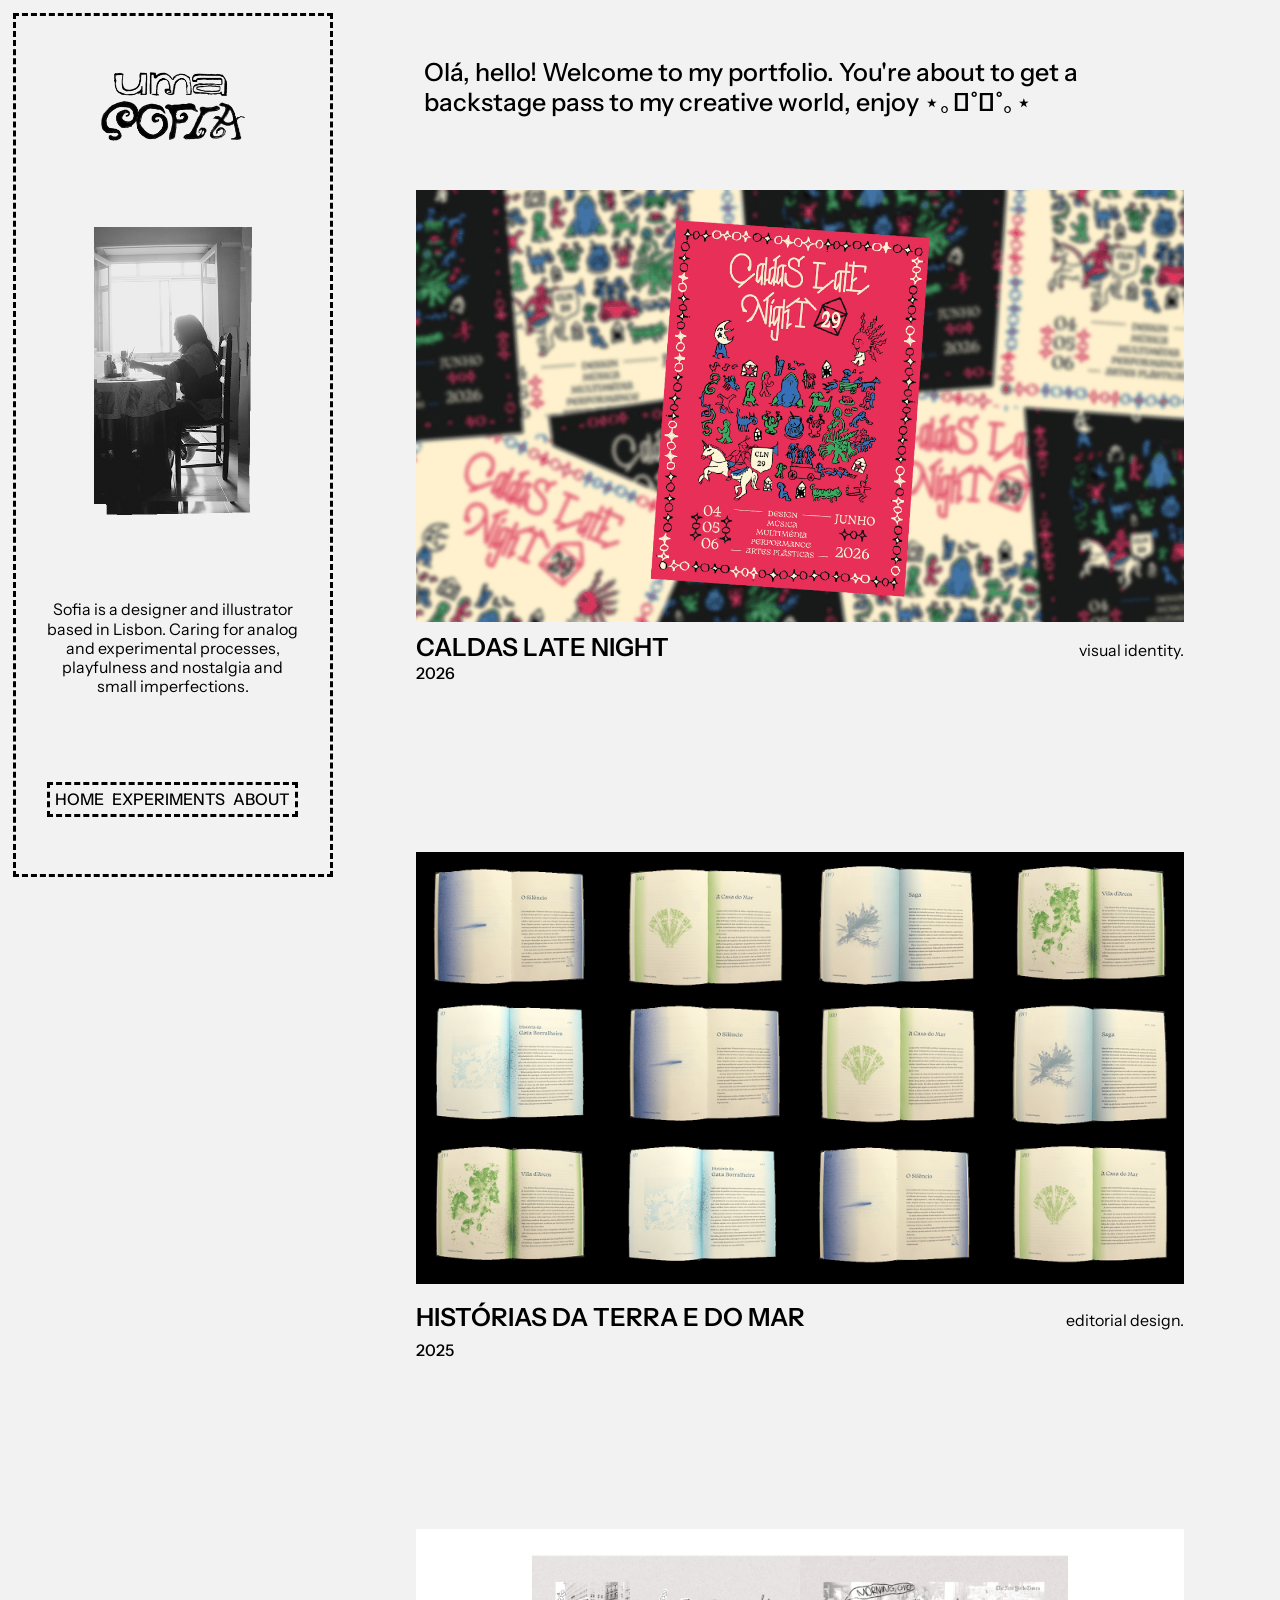
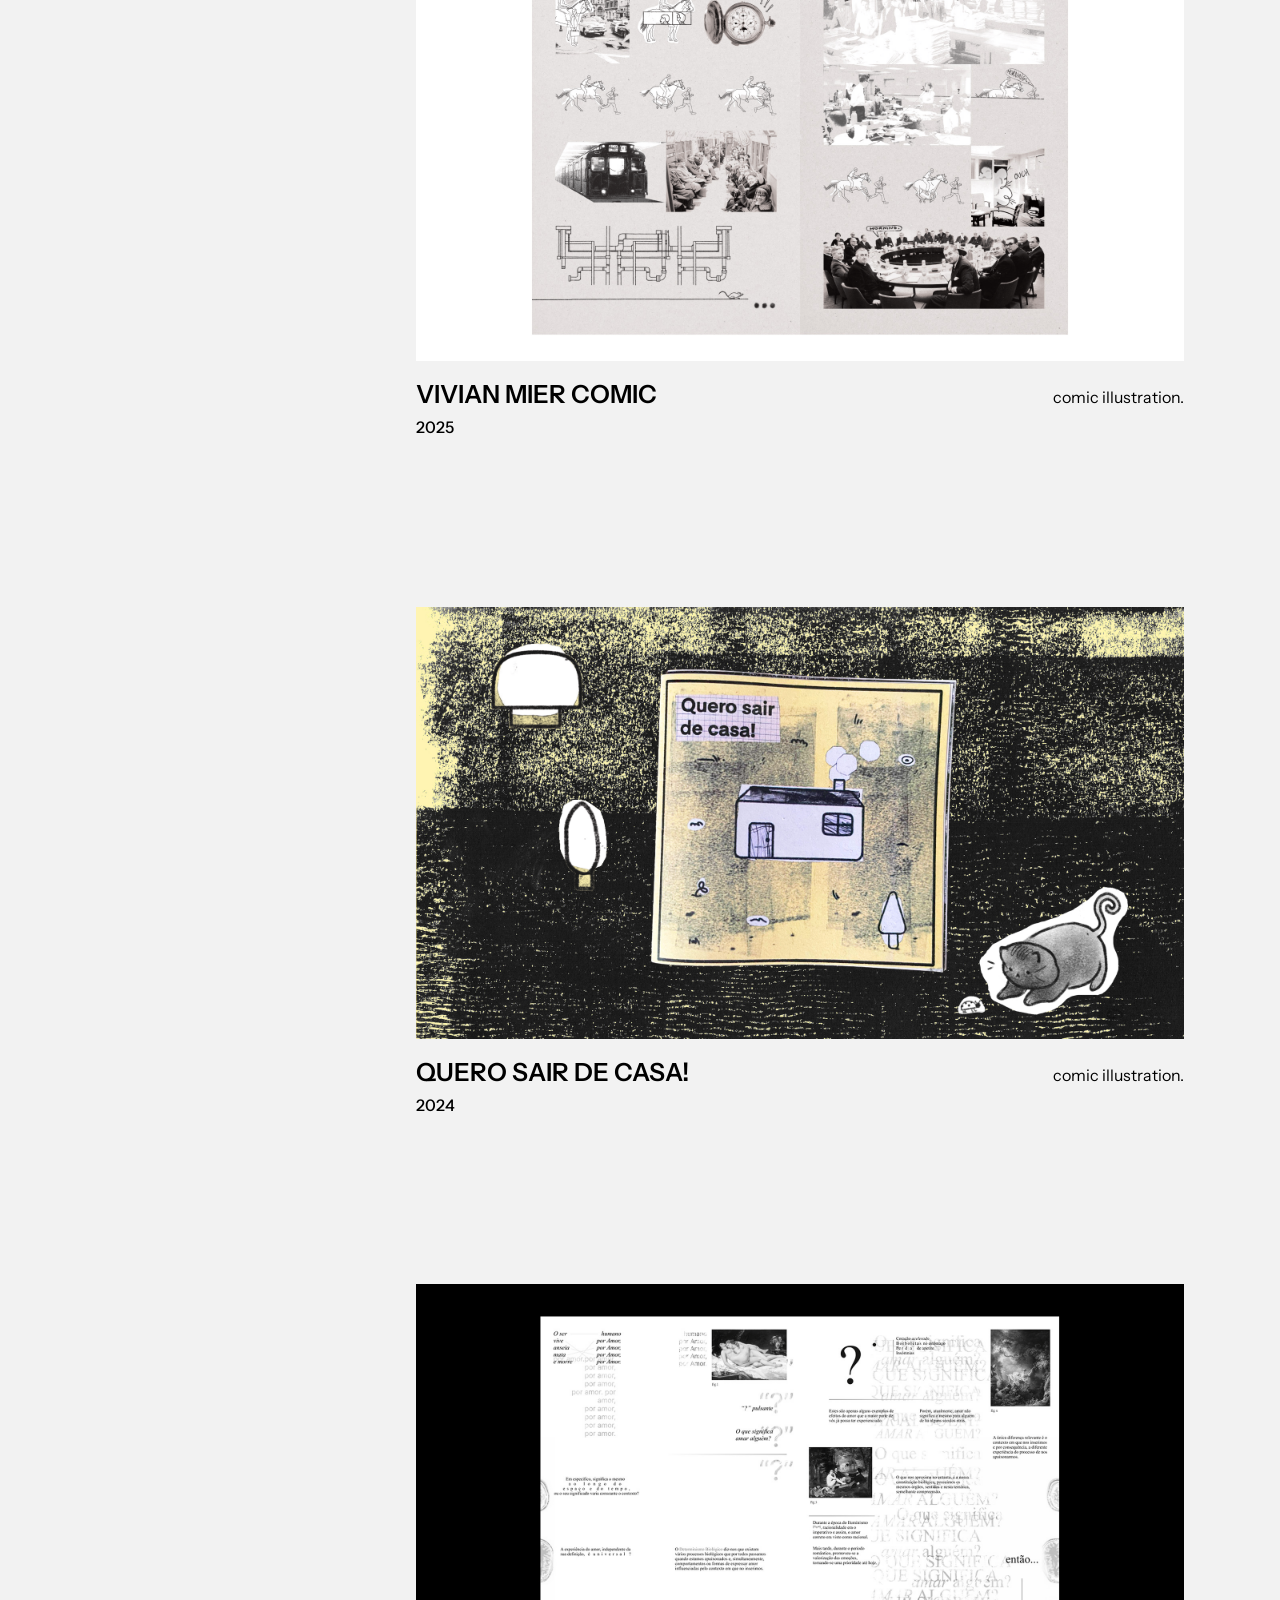
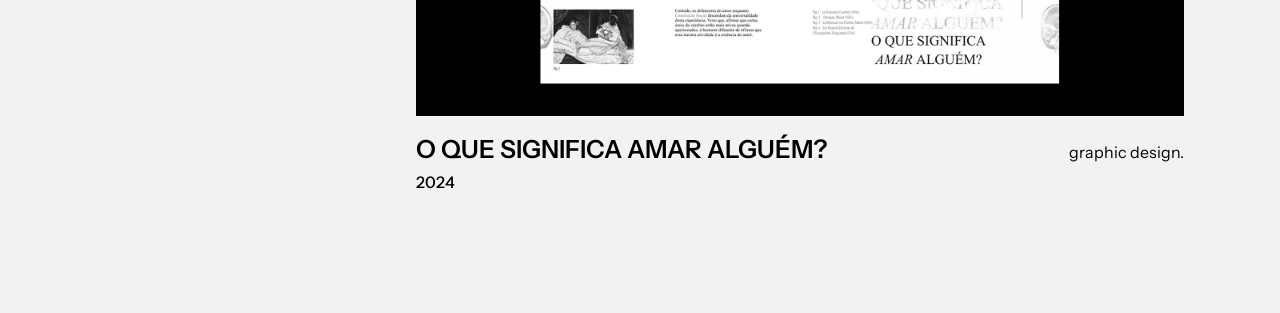
==== commit 308a7275: "update favicon e hrefs" ====
--- a/index.html
+++ b/index.html
@@ -2,16 +2,17 @@
 <html
   lang="en"
   data-ws-project="d9800cbb-ec6f-452a-b73f-22815c8e0542"
-  data-ws-last-published="2026-02-09T20:18:06.147Z"
+  data-ws-last-published="2026-02-09T20:43:28.331Z"
 >
   <head>
     <link
       rel="stylesheet"
       type="text/css"
-      href="/assets/static/app_generated_index-6937cd5a.DyUYrC4u.css"
+      href="/assets/static/app_generated_index-6937cd5a.DNvzpaGm.css"
     />
     <meta charset="UTF-8" />
     <meta name="viewport" content="width=device-width,initial-scale=1" />
+    <link rel="icon" href="/assets/cursor_l_pis_pQJmlRhtnWagqVZP2P8KN.png" />
     <link
       rel="preload"
       href="/assets/InstrumentSans-VariableFont_wdth_wght_bjkMSSnl1UaMa3tkniNEz.ttf"
@@ -401,13 +402,13 @@
       {}
     </script>
     <script
-      src="/assets/entries/entry-server-routing.CzOAOYti.js"
+      src="/assets/entries/entry-server-routing.BdPmCeMp.js"
       type="module"
       async
     ></script>
     <link
       rel="modulepreload"
-      href="/assets/entries/pages_index.DzyuvBUb.js"
+      href="/assets/entries/pages_index.B7JLgNu1.js"
       as="script"
       type="text/javascript"
     /><link
--- a/assets/static/app_generated_index-6937cd5a.DNvzpaGm.css
+++ b/assets/static/app_generated_index-6937cd5a.DNvzpaGm.css
@@ -0,0 +1 @@
+@font-face{font-family:Instrument Sans;font-style:normal;font-weight:400 700;font-display:swap;src:url(/assets/InstrumentSans-VariableFont_wdth_wght_bjkMSSnl1UaMa3tkniNEz.ttf) format("truetype")}@layer presets{:root{display:grid;min-height:100%;font-family:Arial,Roboto,sans-serif;font-size:16px;line-height:1.2;white-space:pre-wrap;white-space-collapse:preserve}a.w-element{box-sizing:border-box}b.w-element{font-weight:700;box-sizing:border-box}body.w-element{box-sizing:border-box;-webkit-font-smoothing:antialiased;-moz-osx-font-smoothing:grayscale;margin:0}div.w-element,h1.w-element{box-sizing:border-box}hr.w-element{height:0;color:inherit;box-sizing:border-box}li.w-element,p.w-element,ul.w-element{box-sizing:border-box}img.w-image{box-sizing:border-box;max-width:100%;display:block;height:auto}div.w-html-embed{display:contents;white-space:normal;white-space-collapse:collapse}}@media all{.w-element-1{display:flex;justify-content:center;align-items:center;background-color:#fff}.w-element-2{position:relative;text-align:center;font-weight:900;font-size:8rem;line-height:1;letter-spacing:-.05em}.w-element-3{position:absolute;top:0;right:-.125rem;bottom:0;left:.125rem;opacity:.3}.w-element-4{position:absolute;top:0;right:.125rem;bottom:0;left:-.125rem;opacity:.3}.w-element-5{position:absolute;top:50%;left:0;width:100%;background-color:#fff;height:.375rem}.w-element-6{margin-top:1.5rem;font-weight:700;font-size:1.5rem;line-height:2rem;letter-spacing:.05em;font-family:Instrument Sans,sans-serif}.w-built-with-webstudio{display:inline-flex;row-gap:6px;column-gap:6px;align-items:center;justify-content:center;position:fixed;z-index:1000;padding:6px 10px;right:16px;bottom:16px;color:#fbfcfd;font-family:system-ui,sans-serif;font-size:12px;font-weight:500;line-height:1;border-radius:9px;text-decoration-line:none;-webkit-background-clip:padding-box,border-box;background-clip:padding-box,border-box;background-origin:padding-box,border-box;background-image:linear-gradient(135deg,#4a4efa,#bd2fdb 66%,#ec59ce),linear-gradient(135deg,#92fddc,#7d7ffb 31.94%,#ed72fe 64.24%,#fdd791);border:1px solid transparent;white-space:nowrap}.w-logo{display:block;width:16px;height:16px;flex-shrink:0}.w-element-7{transition-property:all;transition-duration:.2s;transition-timing-function:ease;transition-delay:0ms;transition-behavior:normal;background-color:#f2f2f2;overflow-x:visible;overflow-y:visible;display:flex;flex-wrap:wrap;justify-content:start;align-items:start;min-width:auto;max-width:100%;object-position:48.4% 50%;flex-direction:row;font-family:Arial,Roboto,sans-serif}.w-home{position:relative;left:25%;width:75%;display:flex;flex-direction:column;font-family:Arial,Roboto,sans-serif}.w-projects-blocos-template{display:flex;flex-direction:column;align-items:center;justify-content:space-between;font-family:Arial,Roboto,sans-serif;border-top-style:none;border-right-style:none;border-left-style:none;border-bottom-style:none}.w-cln-2026{display:flex;flex-direction:column;margin:3rem 6rem 5rem;height:auto;transition-property:all;transition-duration:.2s;transition-timing-function:ease;transition-delay:0ms;transition-behavior:normal;width:80%}.w-text-alterar-estilo{display:flex;align-items:start;justify-content:center;font-family:ui-monospace,Cascadia Code,Source Code Pro,Menlo,Consolas,DejaVu Sans Mono,monospace;padding-top:2em;padding-right:2em;padding-left:2em;width:85%;align-self:center}.w-escrever{font-style:normal;font-size:25px;font-weight:400;font-family:Instrument Sans,sans-serif;text-decoration-line:none;text-transform:lowercase}.w-text-year{font-family:Instrument Sans,sans-serif;font-weight:500;align-self:auto;position:relative;top:-25px}.w-text{text-transform:none;display:flex;justify-content:space-between;flex-wrap:wrap;align-self:auto;flex-grow:0;flex-shrink:1;order:1;align-items:baseline;max-height:fit-content;height:fit-content;line-height:1px}.w-service{font-family:Instrument Sans,sans-serif;font-weight:300;text-transform:lowercase}.w-htm-2025{display:flex;flex-direction:column;margin:3rem 6rem 5rem;height:auto;transition-property:all;transition-duration:.2s;transition-timing-function:ease;transition-delay:0ms;transition-behavior:normal;width:80%}.w-text-1{text-transform:none;display:flex;justify-content:space-between;flex-wrap:wrap;align-self:auto;flex-grow:0;flex-shrink:1;order:1;align-items:baseline;max-height:fit-content;height:fit-content;line-height:1px}.w-service-1{font-family:Instrument Sans,sans-serif;font-weight:300;text-transform:lowercase}:root{min-height:100%;font-style:normal}.w-amar-alguem-2024{display:flex;flex-direction:column;margin:3rem 6rem 5rem;height:auto;transition-property:all;transition-duration:.2s;transition-timing-function:ease;transition-delay:0ms;transition-behavior:normal;width:80%}.w-text-2{text-transform:none;display:flex;justify-content:space-between;flex-wrap:wrap;align-self:auto;flex-grow:0;flex-shrink:1;order:1;align-items:baseline;max-height:fit-content;height:fit-content;line-height:1px}.w-service-2{font-family:Instrument Sans,sans-serif;font-weight:300;text-transform:lowercase}.w-text-year-1{font-family:Instrument Sans,sans-serif;font-weight:500;align-self:auto;position:relative;top:-25px}.w-qsdc-2024{display:flex;flex-direction:column;margin:3rem 6rem 5rem;height:auto;transition-property:all;transition-duration:.2s;transition-timing-function:ease;transition-delay:0ms;transition-behavior:normal;width:80%}.w-text-3{text-transform:none;display:flex;justify-content:space-between;flex-wrap:wrap;align-self:auto;flex-grow:0;flex-shrink:1;order:1;align-items:baseline;max-height:fit-content;height:fit-content;line-height:1px}.w-service-3{font-family:Instrument Sans,sans-serif;font-weight:300;text-transform:lowercase}.w-text-year-2{font-family:Instrument Sans,sans-serif;font-weight:500;align-self:auto;position:relative;top:-25px}.w-vivian-2025-to-do{display:flex;flex-direction:column;margin:3rem 6rem 5rem;height:auto;transition-property:all;transition-duration:.2s;transition-timing-function:ease;transition-delay:0ms;transition-behavior:normal;width:80%}.w-text-4{text-transform:none;display:flex;justify-content:space-between;flex-wrap:wrap;align-self:auto;flex-grow:0;flex-shrink:1;order:1;align-items:baseline;max-height:fit-content;height:fit-content;line-height:1px}.w-service-4{font-family:Instrument Sans,sans-serif;font-weight:300;text-transform:lowercase}.w-text-year-3{font-family:Instrument Sans,sans-serif;font-weight:500;align-self:auto;position:relative;top:-25px}.w-element-8{transition-property:all;transition-duration:.2s;transition-timing-function:ease;transition-delay:0ms;transition-behavior:normal;overflow-x:visible;overflow-y:visible;display:flex;flex-wrap:wrap;justify-content:start;align-items:start;min-width:auto;max-width:100%;object-position:48.4% 50%;flex-direction:row;font-family:Arial,Roboto,sans-serif;background-color:#f2f2f2;font-style:normal}.w-sidebar-mobile-hidden{height:96vh;width:25%;background-color:#f2f2f2;display:flex;flex-direction:column;column-gap:3%;row-gap:3%;align-items:center;flex-wrap:nowrap;border-top-style:dashed;border-right-style:dashed;border-left-style:dashed;border-bottom-style:dashed;border-radius:0/0px;border-right-width:medium;border-right-color:unset;position:fixed;justify-content:space-around;align-content:center;outline-style:none;margin-left:1%;margin-top:1%;margin-bottom:1%;max-height:96%;overflow-x:hidden;overflow-y:hidden;object-fit:contain;padding:2%}.w-image-1{top:auto;position:relative;object-fit:contain;width:55%;margin-top:0;align-self:center;display:block;flex-direction:column;flex-wrap:nowrap;justify-content:space-between;align-items:stretch}.w-image-2{object-fit:contain;max-height:18rem;position:relative;width:auto}.w-menu{display:flex;column-gap:8px;row-gap:8px;flex-wrap:wrap;align-items:center;justify-content:center;align-content:center;align-self:center;border-top-style:dashed;border-right-style:dashed;border-left-style:dashed;border-bottom-style:dashed;padding:5px}.w-home-1{font-family:Instrument Sans,sans-serif;font-weight:500;text-transform:uppercase;transition-property:all;transition-duration:.2s;transition-timing-function:ease;transition-delay:0ms;transition-behavior:normal;color:#000;text-decoration-line:none}.w-home-1:hover{background-color:#000;color:#fff;border-radius:0/0px;padding-top:0;padding-bottom:0}.w-experiments{font-family:Instrument Sans,sans-serif;font-weight:500;text-transform:uppercase;transition-property:all;transition-duration:.2s;transition-timing-function:ease;transition-delay:0ms;transition-behavior:normal;color:#000;text-decoration-line:none}.w-experiments:hover{background-color:#000;color:#fff;border-radius:0/0px;padding-top:0;padding-bottom:0}.w-about{font-family:Instrument Sans,sans-serif;font-weight:500;text-transform:uppercase;transition-property:all;transition-duration:.2s;transition-timing-function:ease;transition-delay:0ms;transition-behavior:normal;color:#000;text-decoration-line:none}.w-about:hover{background-color:#000;color:#fff;border-radius:0/0px;padding-top:0;padding-bottom:0}.w-element-9{transition-property:all;transition-duration:.2s;transition-timing-function:ease;transition-delay:0ms;transition-behavior:normal;background-color:#f2f2f2;overflow-x:visible;overflow-y:visible;flex-wrap:wrap;justify-content:start;align-items:start;min-width:auto;max-width:100%;object-position:48.4% 50%;flex-direction:row;font-family:Arial,Roboto,sans-serif}.w-home-2{width:100%;display:flex;flex-direction:column}.w-experiments-1{position:relative;display:flex;flex-direction:column;column-gap:20px;row-gap:20px;width:90%;align-self:center;overflow-x:visible;overflow-y:visible;height:5%;margin-top:4rem}.w-l1{display:flex;justify-content:space-between}.w-element-10{width:30%;display:flex;flex-direction:column;column-gap:0px;row-gap:0px;max-height:fit-content;transition-property:all;transition-duration:.2s;transition-timing-function:ease;transition-delay:0ms;transition-behavior:normal;overflow-x:visible;overflow-y:visible;object-fit:cover}.w-element-10:hover{transition-duration:.2s;transition-timing-function:ease-in;scale:104% 104% 100%;z-index:998;background-image:linear-gradient(#f6f6f6 93%,#fff0)}.w-image-3{align-self:center;object-fit:fill}.w-title{font-family:Instrument Sans,sans-serif;align-self:center;position:relative;top:0;font-weight:600;text-transform:uppercase}.w-subtitle{font-family:Instrument Sans,sans-serif;align-self:center;position:relative;top:-30px;text-transform:capitalize}.w-element-11{width:30%;display:flex;flex-direction:column;column-gap:0px;row-gap:0px;max-height:fit-content;transition-property:all;transition-duration:.2s;transition-timing-function:ease;transition-delay:0ms;transition-behavior:normal;overflow-x:visible;overflow-y:visible;object-fit:cover}.w-element-11:hover{transition-duration:.2s;transition-timing-function:ease-in;scale:104% 104% 100%;z-index:998;background-image:linear-gradient(#f6f6f6 93%,#fff0)}.w-image-4{align-self:center;object-fit:fill}.w-title-1{font-family:Instrument Sans,sans-serif;align-self:center;position:relative;top:0;font-weight:600;text-transform:uppercase}.w-subtitle-1{font-family:Instrument Sans,sans-serif;align-self:center;position:relative;top:-30px;text-transform:uppercase}.w-div-mobile-flex{width:30%;display:none;flex-direction:column;column-gap:0px;row-gap:0px;max-height:fit-content;transition-property:all;transition-duration:.2s;transition-timing-function:ease;transition-delay:0ms;transition-behavior:normal;overflow-x:visible;overflow-y:visible;object-fit:cover}.w-div-mobile-flex:hover{transition-duration:.2s;transition-timing-function:ease-in;scale:104% 104% 100%;z-index:998;background-image:linear-gradient(#f6f6f6 93%,#fff0)}.w-image-5{align-self:center;object-fit:fill}.w-title-2{font-family:Instrument Sans,sans-serif;align-self:center;position:relative;top:0;font-weight:600;text-transform:uppercase}.w-subtitle-2{font-family:Instrument Sans,sans-serif;align-self:center;position:relative;top:-30px;text-transform:uppercase}.w-l2{display:flex;justify-content:space-between;position:relative;top:-3rem}.w-div-mobile-hidden{width:30%;display:flex;flex-direction:column;column-gap:0px;row-gap:0px;max-height:fit-content;transition-property:all;transition-duration:.2s;transition-timing-function:ease;transition-delay:0ms;transition-behavior:normal;overflow-x:visible;overflow-y:visible;object-fit:cover}.w-div-mobile-hidden:hover{transition-duration:.2s;transition-timing-function:ease-in;scale:104% 104% 100%;z-index:998;background-image:linear-gradient(#f6f6f6 93%,#fff0)}.w-image-6{align-self:center;object-fit:fill}.w-title-3{font-family:Instrument Sans,sans-serif;align-self:center;position:relative;top:0;font-weight:600;text-transform:uppercase}.w-subtitle-3{font-family:Instrument Sans,sans-serif;align-self:center;position:relative;top:-30px;text-transform:capitalize}.w-element-12{display:flex;flex-direction:column;column-gap:0px;row-gap:0px;max-height:fit-content;height:100%;width:60%;transition-property:all;transition-duration:.2s;transition-timing-function:ease;transition-delay:0ms;transition-behavior:normal;overflow-x:visible;overflow-y:visible;object-fit:cover}.w-element-12:hover{transition-duration:.2s;transition-timing-function:ease-in;scale:104% 104% 100%;z-index:998;background-image:linear-gradient(#f6f6f6 93%,#fff0)}.w-image-7{align-self:center;object-fit:cover;height:100%}.w-title-4{font-family:Instrument Sans,sans-serif;align-self:center;position:relative;top:0;font-weight:600;text-transform:uppercase}.w-subtitle-4{font-family:Instrument Sans,sans-serif;align-self:center;position:relative;top:-30px;text-transform:uppercase}.w-l3{display:flex;justify-content:space-between;position:relative;top:-6rem;align-items:start}.w-element-13{width:30%;display:flex;flex-direction:column}.w-element-14{width:100%;display:flex;flex-direction:column;column-gap:0px;row-gap:0px;max-height:fit-content;transition-property:all;transition-duration:.2s;transition-timing-function:ease;transition-delay:0ms;transition-behavior:normal;overflow-x:visible;overflow-y:visible;object-fit:cover;margin-bottom:-20px}.w-element-14:hover{transition-duration:.2s;transition-timing-function:ease-in;scale:104% 104% 100%;z-index:998;background-image:linear-gradient(#f6f6f6 93%,#fff0)}.w-image-8{align-self:center;object-fit:fill}.w-title-5{font-family:Instrument Sans,sans-serif;align-self:center;position:relative;top:0;font-weight:600;text-transform:uppercase}.w-subtitle-5{font-family:Instrument Sans,sans-serif;align-self:center;position:relative;top:-30px;text-transform:uppercase}.w-div-mobile-hidden-1{width:100%;display:flex;flex-direction:column;column-gap:0px;row-gap:0px;max-height:fit-content;transition-property:all;transition-duration:.2s;transition-timing-function:ease;transition-delay:0ms;transition-behavior:normal;overflow-x:visible;overflow-y:visible;object-fit:cover;margin-bottom:-20px;position:relative;top:-10px}.w-div-mobile-hidden-1:hover{transition-duration:.2s;transition-timing-function:ease-in;scale:104% 104% 100%;z-index:998;background-image:linear-gradient(#f6f6f6 93%,#fff0)}.w-image-9{align-self:center;object-fit:fill}.w-title-6{font-family:Instrument Sans,sans-serif;align-self:center;position:relative;top:0;font-weight:600;text-transform:uppercase}.w-subtitle-6{font-family:Instrument Sans,sans-serif;align-self:center;position:relative;top:-30px;text-transform:capitalize}.w-div-mobile-flex-1{width:23%;display:none;flex-direction:column;column-gap:0px;row-gap:0px;max-height:fit-content;transition-property:all;transition-duration:.2s;transition-timing-function:ease;transition-delay:0ms;transition-behavior:normal;overflow-x:visible;overflow-y:visible;object-fit:cover}.w-div-mobile-flex-1:hover{transition-duration:.2s;transition-timing-function:ease-in;scale:104% 104% 100%;z-index:998;background-image:linear-gradient(#f6f6f6 93%,#fff0)}.w-image-10{align-self:center;object-fit:fill}.w-title-7{font-family:Instrument Sans,sans-serif;align-self:center;position:relative;top:0;font-weight:600;text-transform:uppercase}.w-subtitle-7{font-family:Instrument Sans,sans-serif;align-self:center;position:relative;top:-30px;text-transform:uppercase}.w-div-mobile-flex-2{width:100%;display:none;flex-direction:column;column-gap:0px;row-gap:0px;max-height:fit-content;transition-property:all;transition-duration:.2s;transition-timing-function:ease;transition-delay:0ms;transition-behavior:normal;overflow-x:visible;overflow-y:visible;object-fit:cover;margin-bottom:-20px;position:relative;top:-10px}.w-div-mobile-flex-2:hover{transition-duration:.2s;transition-timing-function:ease-in;scale:104% 104% 100%;z-index:998;background-image:linear-gradient(#f6f6f6 93%,#fff0)}.w-image-11{align-self:center;object-fit:fill}.w-title-8{font-family:Instrument Sans,sans-serif;align-self:center;position:relative;top:0;font-weight:600;text-transform:uppercase}.w-subtitle-8{font-family:Instrument Sans,sans-serif;align-self:center;position:relative;top:-30px;text-transform:uppercase}.w-element-15{display:inline-flex;flex-direction:column;column-gap:7px;row-gap:7px;max-height:20%;height:40%;width:39%;transition-property:all;transition-duration:.2s;transition-timing-function:ease;transition-delay:0ms;transition-behavior:normal;overflow-x:visible;overflow-y:visible;object-fit:none;position:static;z-index:3}.w-element-15:hover{transition-duration:.2s;transition-timing-function:ease-in;scale:104% 104% 100%;z-index:998;background-image:linear-gradient(#f6f6f6 93%,#fff0)}.w-element-16{display:flex;flex-direction:column;width:100%;column-gap:0px;row-gap:0px;outline-style:none;z-index:45}.w-image-12{align-self:center;object-fit:cover;height:100%}.w-title-9{font-family:Instrument Sans,sans-serif;align-self:center;position:relative;top:0;font-weight:600;text-transform:uppercase}.w-subtitle-9{font-family:Instrument Sans,sans-serif;align-self:center;position:relative;top:-30px;text-transform:capitalize}.w-element-17{display:flex;flex-direction:column;z-index:49}.w-image-13{align-self:center;object-fit:cover;height:100%}.w-title-10{font-family:Instrument Sans,sans-serif;align-self:center;position:relative;top:0;font-weight:600;text-transform:uppercase}.w-subtitle-10{font-family:Instrument Sans,sans-serif;align-self:center;position:relative;top:-30px;text-transform:uppercase}.w-div-mobile-hidden-2{width:23%;display:flex;flex-direction:column;column-gap:0px;row-gap:0px;max-height:fit-content;transition-property:all;transition-duration:.2s;transition-timing-function:ease;transition-delay:0ms;transition-behavior:normal;overflow-x:visible;overflow-y:visible;object-fit:cover}.w-div-mobile-hidden-2:hover{transition-duration:.2s;transition-timing-function:ease-in;scale:104% 104% 100%;z-index:998;background-image:linear-gradient(#f6f6f6 93%,#fff0)}.w-image-14{align-self:center;object-fit:fill}.w-title-11{font-family:Instrument Sans,sans-serif;align-self:center;position:relative;top:0;font-weight:600;text-transform:uppercase}.w-subtitle-11{font-family:Instrument Sans,sans-serif;align-self:center;position:relative;top:-30px;text-transform:uppercase}.w-l4{display:flex;justify-content:space-between;position:relative;top:-9rem}.w-element-18{width:30%;display:flex;flex-direction:column;column-gap:0px;row-gap:0px;max-height:fit-content;transition-property:all;transition-duration:.2s;transition-timing-function:ease;transition-delay:0ms;transition-behavior:normal;overflow-x:visible;overflow-y:visible;object-fit:cover}.w-element-18:hover{transition-duration:.2s;transition-timing-function:ease-in;scale:104% 104% 100%;z-index:998;background-image:linear-gradient(#f6f6f6 93%,#fff0)}.w-image-15{align-self:center;object-fit:fill}.w-title-12{font-family:Instrument Sans,sans-serif;align-self:center;position:relative;top:0;font-weight:600;text-transform:uppercase}.w-subtitle-12{font-family:Instrument Sans,sans-serif;align-self:center;position:relative;top:-30px;text-transform:uppercase}.w-element-19{width:30%;display:flex;flex-direction:column;column-gap:0px;row-gap:0px;max-height:fit-content;transition-property:all;transition-duration:.2s;transition-timing-function:ease;transition-delay:0ms;transition-behavior:normal;overflow-x:visible;overflow-y:visible;object-fit:cover}.w-element-19:hover{transition-duration:.2s;transition-timing-function:ease-in;scale:104% 104% 100%;z-index:998;background-image:linear-gradient(#f6f6f6 93%,#fff0)}.w-image-16{align-self:center;object-fit:fill}.w-title-13{font-family:Instrument Sans,sans-serif;align-self:center;position:relative;top:0;font-weight:600;text-transform:uppercase}.w-subtitle-13{font-family:Instrument Sans,sans-serif;align-self:center;position:relative;top:-30px;text-transform:uppercase}.w-element-20{width:30%;display:flex;flex-direction:column;column-gap:0px;row-gap:0px;max-height:fit-content;transition-property:all;transition-duration:.2s;transition-timing-function:ease;transition-delay:0ms;transition-behavior:normal;overflow-x:visible;overflow-y:visible;object-fit:cover}.w-element-20:hover{transition-duration:.2s;transition-timing-function:ease-in;scale:104% 104% 100%;z-index:998;background-image:linear-gradient(#f6f6f6 93%,#fff0)}.w-image-17{align-self:center;object-fit:fill}.w-title-14{font-family:Instrument Sans,sans-serif;align-self:center;position:relative;top:0;font-weight:600;text-transform:uppercase}.w-subtitle-14{font-family:Instrument Sans,sans-serif;align-self:center;position:relative;top:-30px;text-transform:uppercase}.w-element-21{transition-property:all;transition-duration:.2s;transition-timing-function:ease;transition-delay:0ms;transition-behavior:normal;background-color:#f2f2f2;overflow-x:visible;overflow-y:visible;display:flex;flex-wrap:wrap;justify-content:start;align-items:center;min-width:auto;max-width:100%;object-position:48.4% 50%;flex-direction:column;font-family:Arial,Roboto,sans-serif;align-content:center}.w-nav-mobile{display:none;font-family:Instrument Sans,sans-serif;text-transform:uppercase;color:#000;text-decoration-line:none;align-items:center;justify-content:space-around;column-gap:0px;row-gap:0px;position:fixed;width:100%;z-index:999;background-image:linear-gradient(#fff,#fff)}.w-nav-img{display:flex}.w-image-18{width:12rem}.w-nav-list{list-style-type:none;display:flex;text-decoration-line:none;flex-wrap:nowrap;align-items:center;justify-content:space-around;align-content:space-between;column-gap:16px;row-gap:16px;font-weight:500;color:#fff}.w-home-3{transition-property:all;transition-duration:.2s;transition-timing-function:ease;transition-delay:0ms;transition-behavior:normal}.w-home-3:hover{background-image:linear-gradient(#000,#000);scale:104.8% 104.8% 100%}.w-home-4{color:#000;text-decoration-line:none}.w-home-4:hover{color:#fff;padding:0}.w-experiments-2{transition-property:all;transition-duration:.2s;transition-timing-function:ease;transition-delay:0ms;transition-behavior:normal}.w-experiments-2:hover{background-image:linear-gradient(#000,#000);scale:104.8% 104.8% 100%}.w-experiments-3{color:#000;text-decoration-line:none}.w-experiments-3:hover{color:#fff;padding:0}.w-about-1{transition-property:all;transition-duration:.2s;transition-timing-function:ease;transition-delay:0ms;transition-behavior:normal}.w-about-1:hover{background-image:linear-gradient(#000,#000);scale:104.8% 104.8% 100%}.w-about-2{color:#000;text-decoration-line:none;display:inline-block}.w-about-2:hover{color:#fff;padding:0}.w-home-5{position:relative;left:0%;width:100%}.w-projects-blocos-template-1{display:flex;flex-direction:column;width:100%;align-items:center;justify-content:center;font-family:Arial,Roboto,sans-serif;background-color:#000}.w-cln-2026-1{display:flex;flex-direction:column;margin:0rem 6rem 5rem;height:auto;transition-property:all;transition-duration:.2s;transition-timing-function:ease;transition-delay:0ms;transition-behavior:normal;width:50%;flex-wrap:nowrap;align-items:center;justify-content:space-between}.w-image-19{height:auto;aspect-ratio:16/9;background-color:#dfe3e6;display:inline-flex;align-self:center}.w-text-5{text-transform:none;display:flex;justify-content:space-between;flex-wrap:wrap;align-self:auto;flex-grow:0;flex-shrink:1;order:1;align-items:center;max-height:fit-content;height:fit-content;line-height:1px;column-gap:0px;row-gap:0px;align-content:center;margin-bottom:0}.w-text-wrapper{align-self:stretch;display:block;margin-top:18%}.w-element-22{display:inline;column-gap:1%;row-gap:1%;color:#fff;flex-direction:column;flex-wrap:nowrap;justify-content:space-between}.w-element-23,.w-element-24,.w-element-25,.w-element-26{transition-property:all;transition-duration:.2s;transition-timing-function:ease;transition-delay:0ms;transition-behavior:normal;background-color:#f2f2f2;overflow-x:visible;overflow-y:visible;display:flex;flex-wrap:wrap;justify-content:start;align-items:center;min-width:auto;max-width:100%;object-position:48.4% 50%;flex-direction:column;font-family:Arial,Roboto,sans-serif;align-content:center}.w-element-27{max-height:fit-content;flex-direction:column;display:flex;max-width:100%;width:100%}.w-image-20{height:auto;aspect-ratio:16/9;background-color:#dfe3e6}.w-element-28{max-height:fit-content;flex-direction:column;display:flex;max-width:100%;width:100%}.w-image-21{height:auto;aspect-ratio:16/9;background-color:#000}.w-element-29{max-height:fit-content;flex-direction:column;display:flex;max-width:100%;width:100%}.w-image-22{height:auto;aspect-ratio:16/9;background-color:#dfe3e600}.w-element-30{max-height:fit-content;flex-direction:column;display:flex;max-width:100%;width:100%}.w-image-23{height:auto;aspect-ratio:16/9;background-color:#9db3c400;object-fit:contain;background-image:url(/assets/Sem_emo31_zi0lIaJ4-h-jxOf7Vz-14.jpg);background-size:contain}.w-element-31{max-height:fit-content;flex-direction:column;display:flex;max-width:100%;width:100%}.w-image-24{height:auto;aspect-ratio:16/9;background-color:#dfe3e6;object-fit:contain}.w-home-6{position:relative;left:25%;width:75%}.w-about-3{position:relative;display:flex;flex-direction:column;justify-content:center;align-items:center;width:100%;flex-wrap:wrap;align-content:center}.w-about-3:active{transition-duration:.3s;transition-timing-function:linear;transition-property:all;transition-delay:0ms;transition-behavior:normal;display:flex}.w-about-elements{display:flex;flex-direction:column;justify-content:center;column-gap:0;row-gap:0;align-items:center;width:70%;font-family:Arial,Roboto,sans-serif}.w-about-desc{font-size:20px;margin-top:4rem;height:fit-content;max-height:fit-content;font-family:Instrument Sans,sans-serif;font-weight:500;text-wrap:balance}.w-element-32{color:gray;border-top-style:none;border-right-style:none;border-bottom-style:none;border-left-style:none;border-top-color:#000;border-right-color:#000;border-bottom-color:#000;border-left-color:#000;width:100%;outline-offset:0px;outline:thin dashed rgb(0 0 0 / 1)}.w-education{width:100%;display:flex;justify-content:space-between;align-self:auto;flex-grow:1;flex-shrink:0;align-items:baseline;text-transform:none}.w-edu-title{font-family:Instrument Sans,sans-serif;font-weight:600;text-transform:none;font-size:2em}.w-edu-desc{width:60%;display:flex;flex-direction:column;align-items:start;font-family:Instrument Sans,sans-serif;row-gap:0px;column-gap:0px;margin-right:5%}.w-edu-desc-text{text-align:start;font-weight:500;font-size:20px}.w-edu-desc-year{object-position:48.4% 45.8%;margin-top:0;position:relative;top:-10px;font-weight:500;font-style:normal;font-family:Instrument Sans,sans-serif}.w-element-33{color:gray;border-top-style:none;border-right-style:none;border-bottom-style:none;border-left-style:none;border-top-color:#000;border-right-color:#000;border-bottom-color:#000;border-left-color:#000;width:100%;outline-offset:0px;outline:thin dashed rgb(0 0 0 / 1)}.w-experience{width:100%;display:flex;justify-content:space-between;align-self:auto;flex-grow:1;flex-shrink:0;align-items:baseline}.w-edu-title-1{font-family:Instrument Sans,sans-serif;font-weight:600}.w-edu-desc-1{width:60%;display:flex;flex-direction:column;align-items:start;font-family:Instrument Sans,sans-serif;row-gap:0px;column-gap:0px;margin-right:5%}.w-edu-desc-text-1{text-align:start;font-weight:500;font-size:20px}.w-edu-desc-year-1{object-position:48.4% 45.8%;margin-top:0;position:relative;top:-10px;font-weight:500}.w-element-34{color:gray;border-top-style:none;border-right-style:none;border-bottom-style:none;border-left-style:none;border-top-color:#000;border-right-color:#000;border-bottom-color:#000;border-left-color:#000;width:100%;outline-offset:0px;outline:thin dashed rgb(0 0 0 / 1)}.w-contacts{width:100%;display:flex;justify-content:space-between;align-self:auto;flex-grow:1;flex-shrink:0;align-items:baseline;margin-bottom:4rem}.w-contacts-title{font-family:Instrument Sans,sans-serif;font-weight:600}.w-contacts-desc{width:60%;display:flex;flex-direction:column;align-items:start;font-family:Instrument Sans,sans-serif;row-gap:0px;column-gap:0px;margin-right:5%}.w-email{text-align:start;font-weight:500;color:#000;text-decoration-line:none;display:flex}.w-a{text-align:start;font-weight:500;color:#000;text-decoration-line:underline;display:inline-block;font-size:20px}.w-linkedin{text-align:start;font-weight:500;color:#000;text-decoration-line:none;display:flex}.w-a-1{text-align:start;font-weight:500;color:#000;text-decoration-line:underline;display:inline-block;font-size:20px}.w-cv{text-align:start;font-weight:500;color:#000;text-decoration-line:none;display:flex}.w-a-2{color:#000;text-decoration-line:underline;text-align:start;font-weight:500;display:inline-block;font-size:20px}.w-element-35{width:30%;display:flex;flex-direction:column;column-gap:0px;row-gap:0px;max-height:fit-content;transition-property:all;transition-duration:.2s;transition-timing-function:ease;transition-delay:0ms;transition-behavior:normal;overflow-x:visible;overflow-y:visible;object-fit:cover}.w-element-35:hover{transition-duration:.2s;transition-timing-function:ease-in;scale:104% 104% 100%;z-index:998;background-image:linear-gradient(#f6f6f6 93%,#fff0)}.w-image-25{align-self:center;object-fit:fill}.w-title-15{font-family:Instrument Sans,sans-serif;align-self:center;position:relative;top:0;font-weight:600;text-transform:uppercase}.w-subtitle-15{font-family:Instrument Sans,sans-serif;align-self:center;position:relative;top:-30px;text-transform:uppercase}.w-text-6{font-family:Instrument Sans,sans-serif;text-align:center;position:relative;top:auto;display:flex;flex-wrap:wrap;width:17.17rem;max-width:fit-content;align-content:space-between;flex-direction:column;flex-grow:0;flex-shrink:1;align-self:center;bottom:auto;margin-bottom:0%;max-height:fit-content;min-height:fit-content;min-width:fit-content;overflow-x:visible;overflow-y:visible;justify-content:space-between;align-items:center}.w-element-36{position:relative;font-family:Instrument Sans,sans-serif;align-self:auto;display:block;justify-content:center;margin-bottom:auto;bottom:auto;margin-top:auto;line-height:1.2}.w-nav-mobile-1{display:none;font-family:Instrument Sans,sans-serif;text-transform:uppercase;color:#000;text-decoration-line:none;align-items:center;justify-content:space-around;column-gap:0px;row-gap:0px;position:fixed;width:100%;z-index:999;background-image:linear-gradient(#fff,#fff)}.w-nav-img-1{display:flex}.w-image-26{width:12rem}.w-nav-list-1{list-style-type:none;display:flex;text-decoration-line:none;flex-wrap:nowrap;align-items:center;justify-content:space-around;align-content:space-between;column-gap:16px;row-gap:16px;font-weight:500;color:#fff}.w-home-7{transition-property:all;transition-duration:.2s;transition-timing-function:ease;transition-delay:0ms;transition-behavior:normal}.w-home-7:hover{background-image:linear-gradient(#000,#000);scale:104.8% 104.8% 100%}.w-home-8{color:#000;text-decoration-line:none}.w-home-8:hover{color:#fff;padding:0}.w-experiments-4{transition-property:all;transition-duration:.2s;transition-timing-function:ease;transition-delay:0ms;transition-behavior:normal}.w-experiments-4:hover{background-image:linear-gradient(#000,#000);scale:104.8% 104.8% 100%}.w-experiments-5{color:#000;text-decoration-line:none}.w-experiments-5:hover{color:#fff;padding:0}.w-about-4{transition-property:all;transition-duration:.2s;transition-timing-function:ease;transition-delay:0ms;transition-behavior:normal}.w-about-4:hover{background-image:linear-gradient(#000,#000);scale:104.8% 104.8% 100%}.w-about-5{color:#000;text-decoration-line:none;display:inline-block}.w-about-5:hover{color:#fff;padding:0}.w-sidebar-mobile-hidden-1{height:96vh;width:25%;background-color:#f2f2f2;display:flex;flex-direction:column;column-gap:3%;row-gap:3%;align-items:center;flex-wrap:nowrap;border-top-style:dashed;border-right-style:dashed;border-left-style:dashed;border-bottom-style:dashed;border-radius:0/0px;border-right-width:medium;border-right-color:unset;position:fixed;justify-content:space-around;align-content:center;outline-style:none;margin-left:1%;margin-top:1%;margin-bottom:1%;max-height:96%;overflow-x:hidden;overflow-y:hidden;object-fit:contain;padding:2%}.w-image-27{top:auto;position:relative;object-fit:contain;width:55%;margin-top:0;align-self:center;display:block;flex-direction:column;flex-wrap:nowrap;justify-content:space-between;align-items:stretch}.w-image-28{object-fit:contain;max-height:18rem;position:relative;width:auto}.w-text-7{font-family:Instrument Sans,sans-serif;text-align:center;position:relative;top:auto;display:flex;flex-wrap:wrap;width:17.17rem;max-width:fit-content;align-content:space-between;flex-direction:column;flex-grow:0;flex-shrink:1;align-self:center;bottom:auto;margin-bottom:0%;max-height:fit-content;min-height:fit-content;min-width:fit-content;overflow-x:visible;overflow-y:visible;justify-content:space-between;align-items:center}.w-element-37{position:relative;font-family:Instrument Sans,sans-serif;align-self:auto;display:block;justify-content:center;margin-bottom:auto;bottom:auto;margin-top:auto}.w-menu-1{display:flex;column-gap:8px;row-gap:8px;flex-wrap:wrap;align-items:center;justify-content:center;align-content:center;align-self:center;border-top-style:dashed;border-right-style:dashed;border-left-style:dashed;border-bottom-style:dashed;padding:5px 1%;object-position:48.4% 50%;border-left-width:inherit;border-top-color:#000;border-right-color:#000;border-bottom-color:#000;border-left-color:#000;border-top-left-radius:0;outline-style:none;border-top-width:inherit;border-right-width:inherit;border-bottom-width:inherit;position:relative;margin-bottom:0%;bottom:auto}.w-home-9{font-family:Instrument Sans,sans-serif;font-weight:500;text-transform:uppercase;transition-property:all;transition-duration:.2s;transition-timing-function:ease;transition-delay:0ms;transition-behavior:normal;color:#000;text-decoration-line:none}.w-home-9:hover{background-color:#000;color:#fff;border-radius:0/0px;padding-top:0;padding-bottom:0}.w-experiments-6{font-family:Instrument Sans,sans-serif;font-weight:500;text-transform:uppercase;transition-property:all;transition-duration:.2s;transition-timing-function:ease;transition-delay:0ms;transition-behavior:normal;color:#000;text-decoration-line:none}.w-experiments-6:hover{background-color:#000;color:#fff;border-radius:0/0px;padding-top:0;padding-bottom:0}.w-about-6{font-family:Instrument Sans,sans-serif;font-weight:500;text-transform:uppercase;transition-property:all;transition-duration:.2s;transition-timing-function:ease;transition-delay:0ms;transition-behavior:normal;color:#000;text-decoration-line:none}.w-about-6:hover{background-color:#000;color:#fff;border-radius:0/0px;padding-top:0;padding-bottom:0}.w-element-38{color:gray;border-top-style:none;border-right-style:none;border-bottom-style:none;border-left-style:none;border-top-color:#000;border-right-color:#000;border-bottom-color:#000;border-left-color:#000;width:100%;outline-offset:0px;margin-top:1.5em;margin-bottom:4em;outline:thin dashed rgb(255 255 255 / 1)}.w-2026{font-family:Instrument Sans,sans-serif;text-transform:uppercase;font-size:16px;font-weight:400;line-height:1px;align-self:center;text-align:end}.w-title-16{font-family:Instrument Sans,sans-serif;text-transform:uppercase;font-size:25px;font-weight:700;line-height:1px;color:#fff;margin-bottom:0}.w-service-5{font-family:Instrument Sans,sans-serif;font-weight:300;text-transform:lowercase;color:#fff;margin-top:0;margin-bottom:0}.w-texto{font-family:Instrument Sans,sans-serif;margin-top:2em;margin-bottom:3em;font-weight:500;font-size:20px;color:#fff;display:flex;flex-direction:row;flex-wrap:wrap}.w-element-39{display:flex}.w-image-29{height:auto;aspect-ratio:8/9;background-color:#dfe3e600;display:block;align-self:auto;max-width:100%;width:50%;object-fit:contain}.w-image-30,.w-image-31{height:auto;aspect-ratio:16/9;background-color:#0000;display:inline-flex;align-self:center}.w-element-40{display:flex;flex-direction:column;column-gap:3em;row-gap:3em}.w-projects-blocos-template-2{display:flex;flex-direction:column;width:100%;align-items:center;justify-content:center;font-family:Arial,Roboto,sans-serif;background-color:#000}.w-histórias-da-terra-e-do-mar{display:flex;flex-direction:column;margin:0rem 6rem 5rem;height:auto;transition-property:all;transition-duration:.2s;transition-timing-function:ease;transition-delay:0ms;transition-behavior:normal;width:50%;flex-wrap:nowrap;align-items:center;justify-content:space-between}.w-text-wrapper-1{align-self:stretch;display:block;margin-top:18%}.w-text-8{text-transform:none;display:flex;justify-content:space-between;flex-wrap:wrap;align-self:auto;flex-grow:0;flex-shrink:1;order:1;align-items:center;max-height:fit-content;height:fit-content;line-height:1px;column-gap:0px;row-gap:0px;align-content:center;margin-bottom:0}.w-title-17{font-family:Instrument Sans,sans-serif;text-transform:uppercase;font-size:25px;font-weight:700;line-height:1rem;color:#fff;margin-bottom:0}.w-element-41{display:inline;column-gap:1%;row-gap:1%;color:#fff;flex-direction:column;flex-wrap:nowrap;justify-content:space-between}.w-2026-1{font-family:Instrument Sans,sans-serif;text-transform:uppercase;font-size:16px;font-weight:400;line-height:1px;align-self:center;text-align:end}.w-service-6{font-family:Instrument Sans,sans-serif;font-weight:300;text-transform:lowercase;color:#fff;margin-top:0;margin-bottom:0}.w-element-42{color:gray;border-top-style:none;border-right-style:none;border-bottom-style:none;border-left-style:none;border-top-color:#000;border-right-color:#000;border-bottom-color:#000;border-left-color:#000;width:100%;outline-offset:0px;margin-top:1.5em;margin-bottom:4em;outline:thin dashed rgb(255 255 255 / 1)}.w-image-32{height:auto;aspect-ratio:16/9;background-color:#0000;display:inline-flex;align-self:center}.w-texto-1{font-family:Instrument Sans,sans-serif;margin-top:2em;margin-bottom:3em;font-weight:500;font-size:20px;color:#fff;display:flex;flex-direction:row;flex-wrap:wrap}.w-image-33,.w-image-34,.w-image-35,.w-image-36,.w-image-37,.w-image-38,.w-image-39{height:auto;aspect-ratio:16/9;background-color:#0000;display:inline-flex;align-self:center}.w-img-wrapper{display:flex;flex-direction:column;column-gap:3em;row-gap:3em}.w-nav-mobile-2{display:flex;font-family:Instrument Sans,sans-serif;text-transform:uppercase;color:#000;text-decoration-line:none;align-items:center;justify-content:space-around;column-gap:0px;row-gap:0px;position:fixed;z-index:999;background-image:linear-gradient(#000,#000);width:100%;margin-left:0%;padding:1% 3%;margin-top:0%;border-top-color:#fff;border-right-color:#fff;border-bottom-color:#fff;border-left-color:#fff;border-top-style:dashed;border-right-style:dashed;border-left-style:dashed;border-bottom-style:dashed;margin-bottom:3%}.w-nav-img-2{display:flex}.w-image-40{width:12rem}.w-nav-list-2{list-style-type:none;display:flex;text-decoration-line:none;flex-wrap:nowrap;align-items:center;justify-content:space-around;align-content:space-between;column-gap:16px;row-gap:16px;font-weight:500;color:#fff}.w-home-10{transition-property:all;transition-duration:.2s;transition-timing-function:ease;transition-delay:0ms;transition-behavior:normal}.w-home-10:hover{background-image:linear-gradient(#9d9d9d,#9d9d9d);scale:104.8% 104.8% 100%}.w-home-11{color:#fff;text-decoration-line:none}.w-home-11:hover{color:#fff;padding:0}.w-experiments-7{transition-property:all;transition-duration:.2s;transition-timing-function:ease;transition-delay:0ms;transition-behavior:normal}.w-experiments-7:hover{background-image:none;scale:104.8% 104.8% 100%;background-color:#9d9d9d}.w-experiments-8{color:#fff;text-decoration-line:none}.w-experiments-8:hover{color:#fff;padding:0}.w-about-7{transition-property:all;transition-duration:.2s;transition-timing-function:ease;transition-delay:0ms;transition-behavior:normal}.w-about-7:hover{background-image:none;scale:104.8% 104.8% 100%;background-color:#9d9d9d}.w-about-8{color:#fff;text-decoration-line:none;display:inline-block}.w-about-8:hover{color:#fff;padding:0}.w-projects-blocos-template-3{display:flex;flex-direction:column;width:100%;align-items:center;justify-content:center;font-family:Arial,Roboto,sans-serif;background-color:#000}.w-vivian-mier-comic{display:flex;flex-direction:column;margin:0rem 6rem 5rem;height:auto;transition-property:all;transition-duration:.2s;transition-timing-function:ease;transition-delay:0ms;transition-behavior:normal;width:50%;flex-wrap:nowrap;align-items:center;justify-content:space-between}.w-text-wrapper-2{align-self:stretch;display:block;margin-top:18%}.w-text-9{text-transform:none;display:flex;justify-content:space-between;flex-wrap:wrap;align-self:auto;flex-grow:0;flex-shrink:1;order:1;align-items:center;max-height:fit-content;height:fit-content;line-height:1px;column-gap:0px;row-gap:0px;align-content:center;margin-bottom:0}.w-title-18{font-family:Instrument Sans,sans-serif;text-transform:uppercase;font-size:25px;font-weight:700;line-height:1rem;color:#fff;margin-bottom:0}.w-element-43{display:inline;column-gap:1%;row-gap:1%;color:#fff;flex-direction:column;flex-wrap:nowrap;justify-content:space-between}.w-2026-2{font-family:Instrument Sans,sans-serif;text-transform:uppercase;font-size:16px;font-weight:400;line-height:1px;align-self:center;text-align:end}.w-service-7{font-family:Instrument Sans,sans-serif;font-weight:300;text-transform:lowercase;color:#fff;margin-top:0;margin-bottom:0}.w-element-44{color:gray;border-top-style:none;border-right-style:none;border-bottom-style:none;border-left-style:none;border-top-color:#000;border-right-color:#000;border-bottom-color:#000;border-left-color:#000;width:100%;outline-offset:0px;margin-top:1.5em;margin-bottom:4em;outline:thin dashed rgb(255 255 255 / 1)}.w-image-41{height:auto;aspect-ratio:16/9;background-color:#0000;display:inline-flex;align-self:center;object-fit:cover}.w-texto-2{font-family:Instrument Sans,sans-serif;margin-top:2em;margin-bottom:3em;font-weight:500;font-size:20px;color:#fff;display:flex;flex-direction:row;flex-wrap:wrap}.w-img-wrapper-1{display:flex;flex-direction:column;column-gap:3em;row-gap:3em}.w-image-42{height:auto;aspect-ratio:16/9;background-color:#0000;display:inline-flex;align-self:center}.w-image-43{height:auto;aspect-ratio:16/9;background-color:#0000;display:inline-flex;align-self:center;object-fit:contain}.w-image-44{height:auto;aspect-ratio:16/9;background-color:#0000;display:inline-flex;align-self:center}.w-nav-mobile-3{display:flex;font-family:Instrument Sans,sans-serif;text-transform:uppercase;color:#000;text-decoration-line:none;align-items:center;justify-content:space-around;column-gap:0px;row-gap:0px;position:fixed;z-index:999;background-image:linear-gradient(#000,#000);width:100%;margin-left:0%;padding:1% 3%;margin-top:0%;border-top-color:#fff;border-right-color:#fff;border-bottom-color:#fff;border-left-color:#fff;border-top-style:dashed;border-right-style:dashed;border-left-style:dashed;border-bottom-style:dashed;margin-bottom:3%}.w-nav-img-3{display:flex}.w-image-45{width:12rem}.w-nav-list-3{list-style-type:none;display:flex;text-decoration-line:none;flex-wrap:nowrap;align-items:center;justify-content:space-around;align-content:space-between;column-gap:16px;row-gap:16px;font-weight:500;color:#fff}.w-home-12{transition-property:all;transition-duration:.2s;transition-timing-function:ease;transition-delay:0ms;transition-behavior:normal}.w-home-12:hover{background-image:none;scale:104.8% 104.8% 100%;background-color:#c1b55a}.w-home-13{color:#fff;text-decoration-line:none}.w-home-13:hover{color:#fff;padding:0}.w-experiments-9{transition-property:all;transition-duration:.2s;transition-timing-function:ease;transition-delay:0ms;transition-behavior:normal}.w-experiments-9:hover{background-image:none;scale:104.8% 104.8% 100%;background-color:#c1b55a}.w-experiments-10{color:#fff;text-decoration-line:none}.w-experiments-10:hover{color:#fff;padding:0}.w-about-9{transition-property:all;transition-duration:.2s;transition-timing-function:ease;transition-delay:0ms;transition-behavior:normal}.w-about-9:hover{background-image:none;scale:104.8% 104.8% 100%;background-color:#c1b55a}.w-about-10{color:#fff;text-decoration-line:none;display:inline-block}.w-about-10:hover{color:#fff;padding:0}.w-nav-mobile-4{display:flex;font-family:Instrument Sans,sans-serif;text-transform:uppercase;color:#000;text-decoration-line:none;align-items:center;justify-content:space-around;column-gap:0px;row-gap:0px;position:fixed;z-index:999;background-image:linear-gradient(#000,#000);width:100%;margin-left:0%;padding:1% 3%;margin-top:0%;border-top-color:#fff;border-right-color:#fff;border-bottom-color:#fff;border-left-color:#fff;border-top-style:dashed;border-right-style:dashed;border-left-style:dashed;border-bottom-style:dashed;margin-bottom:3%}.w-nav-img-4{display:flex}.w-image-46{width:12rem}.w-nav-list-4{list-style-type:none;display:flex;text-decoration-line:none;flex-wrap:nowrap;align-items:center;justify-content:space-around;align-content:space-between;column-gap:16px;row-gap:16px;font-weight:500;color:#fff}.w-home-14{transition-property:all;transition-duration:.2s;transition-timing-function:ease;transition-delay:0ms;transition-behavior:normal}.w-home-14:hover{background-image:none;scale:104.8% 104.8% 100%;background-color:#aca485}.w-home-15{color:#fff;text-decoration-line:none}.w-home-15:hover{color:#fff;padding:0}.w-experiments-11{transition-property:all;transition-duration:.2s;transition-timing-function:ease;transition-delay:0ms;transition-behavior:normal}.w-experiments-11:hover{background-image:none;scale:104.8% 104.8% 100%;background-color:#aca485}.w-experiments-12{color:#fff;text-decoration-line:none}.w-experiments-12:hover{color:#fff;padding:0}.w-about-11{transition-property:all;transition-duration:.2s;transition-timing-function:ease;transition-delay:0ms;transition-behavior:normal}.w-about-11:hover{background-image:none;scale:104.8% 104.8% 100%;background-color:#aca485}.w-about-12{color:#fff;text-decoration-line:none;display:inline-block}.w-about-12:hover{color:#fff;padding:0}.w-nav-mobile-5{display:flex;font-family:Instrument Sans,sans-serif;text-transform:uppercase;color:#000;text-decoration-line:none;align-items:center;justify-content:space-around;column-gap:0px;row-gap:0px;position:fixed;z-index:999;background-image:linear-gradient(#000,#000);width:100%;margin-left:0%;padding:1% 3%;margin-top:0%;border-top-color:#fff;border-right-color:#fff;border-bottom-color:#fff;border-left-color:#fff;border-top-style:dashed;border-right-style:dashed;border-left-style:dashed;border-bottom-style:dashed;margin-bottom:3%}.w-nav-img-5{display:flex}.w-image-47{width:12rem}.w-nav-list-5{list-style-type:none;display:flex;text-decoration-line:none;flex-wrap:nowrap;align-items:center;justify-content:space-around;align-content:space-between;column-gap:16px;row-gap:16px;font-weight:500;color:#fff}.w-home-16{transition-property:all;transition-duration:.2s;transition-timing-function:ease;transition-delay:0ms;transition-behavior:normal}.w-home-16:hover{background-image:none;scale:104.8% 104.8% 100%;background-color:#6ea778}.w-home-17{color:#fff;text-decoration-line:none}.w-home-17:hover{color:#fff;padding:0}.w-experiments-13{transition-property:all;transition-duration:.2s;transition-timing-function:ease;transition-delay:0ms;transition-behavior:normal}.w-experiments-13:hover{background-image:none;scale:104.8% 104.8% 100%;background-color:#6ea778}.w-experiments-14{color:#fff;text-decoration-line:none}.w-experiments-14:hover{color:#fff;padding:0}.w-about-13{transition-property:all;transition-duration:.2s;transition-timing-function:ease;transition-delay:0ms;transition-behavior:normal}.w-about-13:hover{background-image:none;scale:104.8% 104.8% 100%;background-color:#6ea778}.w-about-14{color:#fff;text-decoration-line:none;display:inline-block}.w-about-14:hover{color:#fff;padding:0}.w-nav-mobile-6{display:flex;font-family:Instrument Sans,sans-serif;text-transform:uppercase;color:#000;text-decoration-line:none;align-items:center;justify-content:space-around;column-gap:0px;row-gap:0px;position:fixed;z-index:999;background-image:linear-gradient(#000,#000);width:100%;margin-left:0%;padding:1% 3%;margin-top:0%;border-top-color:#fff;border-right-color:#fff;border-bottom-color:#fff;border-left-color:#fff;border-top-style:dashed;border-right-style:dashed;border-left-style:dashed;border-bottom-style:dashed;margin-bottom:3%}.w-nav-img-6{display:flex}.w-image-48{width:12rem}.w-nav-list-6{list-style-type:none;display:flex;text-decoration-line:none;flex-wrap:nowrap;align-items:center;justify-content:space-around;align-content:space-between;column-gap:16px;row-gap:16px;font-weight:500;color:#fff}.w-home-18{transition-property:all;transition-duration:.2s;transition-timing-function:ease;transition-delay:0ms;transition-behavior:normal}.w-home-18:hover{background-image:linear-gradient(#e72f58,#e72f58);scale:104.8% 104.8% 100%;background-color:#e72f58}.w-home-19{color:#fff;text-decoration-line:none}.w-home-19:hover{color:#fff;padding:0}.w-experiments-15{transition-property:all;transition-duration:.2s;transition-timing-function:ease;transition-delay:0ms;transition-behavior:normal}.w-experiments-15:hover{background-image:none;scale:104.8% 104.8% 100%;background-color:#e72f58}.w-experiments-16{color:#fff;text-decoration-line:none}.w-experiments-16:hover{color:#fff;padding:0}.w-about-15{transition-property:all;transition-duration:.2s;transition-timing-function:ease;transition-delay:0ms;transition-behavior:normal}.w-about-15:hover{background-image:none;scale:104.8% 104.8% 100%;background-color:#e72f58}.w-about-16{color:#fff;text-decoration-line:none;display:inline-block}.w-about-16:hover{color:#fff;padding:0}.w-home-20{position:relative;left:0%;width:100%}.w-projects-blocos-template-4{display:flex;flex-direction:column;width:100%;align-items:center;justify-content:center;font-family:Arial,Roboto,sans-serif;background-color:#000}.w-quero-sair-de-casa{display:flex;flex-direction:column;margin:0rem 6rem 5rem;height:auto;transition-property:all;transition-duration:.2s;transition-timing-function:ease;transition-delay:0ms;transition-behavior:normal;width:50%;flex-wrap:nowrap;align-items:center;justify-content:space-between}.w-text-wrapper-3{align-self:stretch;display:block;margin-top:18%}.w-text-10{text-transform:none;display:flex;justify-content:space-between;flex-wrap:wrap;align-self:auto;flex-grow:0;flex-shrink:1;order:1;align-items:center;max-height:fit-content;height:fit-content;line-height:1px;column-gap:0px;row-gap:0px;align-content:center;margin-bottom:0}.w-title-19{font-family:Instrument Sans,sans-serif;text-transform:uppercase;font-size:25px;font-weight:700;line-height:1px;color:#fff;margin-bottom:0}.w-element-45{display:inline;column-gap:1%;row-gap:1%;color:#fff;flex-direction:column;flex-wrap:nowrap;justify-content:space-between}.w-2026-3{font-family:Instrument Sans,sans-serif;text-transform:uppercase;font-size:16px;font-weight:400;line-height:1px;align-self:center;text-align:end}.w-service-8{font-family:Instrument Sans,sans-serif;font-weight:300;text-transform:lowercase;color:#fff;margin-top:0;margin-bottom:0}.w-element-46{color:gray;border-top-style:none;border-right-style:none;border-bottom-style:none;border-left-style:none;border-top-color:#000;border-right-color:#000;border-bottom-color:#000;border-left-color:#000;width:100%;outline-offset:0px;margin-top:1.5em;margin-bottom:4em;outline:thin dashed rgb(255 255 255 / 1)}.w-image-49{height:auto;aspect-ratio:16/9;background-color:#0000;display:inline-flex;align-self:center;object-fit:contain}.w-texto-3{font-family:Instrument Sans,sans-serif;margin-top:2em;margin-bottom:3em;font-weight:500;font-size:20px;color:#fff;display:flex;flex-direction:row;flex-wrap:wrap}.w-element-47{display:flex;flex-direction:column;column-gap:3em;row-gap:3em}.w-image-50,.w-image-51{height:auto;aspect-ratio:16/9;background-color:#0000;display:inline-flex;align-self:center;object-fit:contain}.w-text-year-4{font-family:Instrument Sans,sans-serif;font-weight:500;align-self:auto;position:relative;top:-25px}.w-element-48,.w-element-49{color:#000;text-decoration-line:none;display:inline-block}.w-title-20{font-family:Instrument Sans,sans-serif;text-transform:uppercase;font-size:25px;font-weight:600;line-height:1rem}.w-title-21{font-family:Instrument Sans,sans-serif;text-transform:uppercase;font-size:25px;font-weight:600;line-height:1px}.w-element-50{color:#000;text-decoration-line:none;display:inline-block}.w-title-22{font-family:Instrument Sans,sans-serif;text-transform:uppercase;font-size:25px;font-weight:600;line-height:1rem}.w-element-51{color:#000;text-decoration-line:none;display:inline-block}.w-title-23{font-family:Instrument Sans,sans-serif;text-transform:uppercase;font-size:25px;font-weight:600;line-height:1rem}.w-element-52{color:#000;text-decoration-line:none;display:inline-block}.w-title-24{font-family:Instrument Sans,sans-serif;text-transform:uppercase;font-size:25px;font-weight:600;line-height:1rem}.w-nav-mobile-7{display:flex;font-family:Instrument Sans,sans-serif;text-transform:uppercase;color:#000;text-decoration-line:none;align-items:center;justify-content:space-around;column-gap:0px;row-gap:0px;position:fixed;width:100%;z-index:999;background-image:none;border-top-style:dashed;border-right-style:dashed;border-left-style:dashed;border-bottom-style:dashed;padding:1% 3%;margin-right:2%;background-color:#f2f2f2;margin-top:.5%}.w-nav-img-7{display:flex}.w-image-52{width:12rem}.w-nav-list-7{list-style-type:none;display:flex;text-decoration-line:none;flex-wrap:nowrap;align-items:center;justify-content:space-around;align-content:space-between;column-gap:16px;row-gap:16px;font-weight:500;color:#fff}.w-home-21{transition-property:all;transition-duration:.2s;transition-timing-function:ease;transition-delay:0ms;transition-behavior:normal}.w-home-21:hover{background-image:linear-gradient(#000,#000);scale:104.8% 104.8% 100%}.w-home-22{color:#000;text-decoration-line:none}.w-home-22:hover{color:#fff;padding:0}.w-experiments-17{transition-property:all;transition-duration:.2s;transition-timing-function:ease;transition-delay:0ms;transition-behavior:normal}.w-experiments-17:hover{background-image:linear-gradient(#000,#000);scale:104.8% 104.8% 100%}.w-experiments-18{color:#000;text-decoration-line:none}.w-experiments-18:hover{color:#fff;padding:0}.w-about-17{transition-property:all;transition-duration:.2s;transition-timing-function:ease;transition-delay:0ms;transition-behavior:normal}.w-about-17:hover{background-image:linear-gradient(#000,#000);scale:104.8% 104.8% 100%}.w-about-18{color:#000;text-decoration-line:none;display:inline-block}.w-about-18:hover{color:#fff;padding:0}.w-image-53,.w-image-54,.w-image-55,.w-image-56,.w-image-57{height:auto;aspect-ratio:16/9;background-color:#0000;display:inline-flex;align-self:center;object-fit:contain}.w-home-23{position:relative;left:0%;width:100%}.w-projects-blocos-template-5{display:flex;flex-direction:column;width:100%;align-items:center;justify-content:center;font-family:Arial,Roboto,sans-serif;background-color:#000}.w-quero-sair-de-casa-1{display:flex;flex-direction:column;margin:0rem 6rem 5rem;height:auto;transition-property:all;transition-duration:.2s;transition-timing-function:ease;transition-delay:0ms;transition-behavior:normal;width:50%;flex-wrap:nowrap;align-items:center;justify-content:space-between}.w-text-wrapper-4{align-self:stretch;display:block;margin-top:18%}.w-text-11{text-transform:none;display:flex;justify-content:space-between;flex-wrap:wrap;align-self:auto;flex-grow:0;flex-shrink:1;order:1;align-items:center;max-height:fit-content;height:fit-content;line-height:1px;column-gap:0px;row-gap:0px;align-content:center;margin-bottom:0}.w-title-25{font-family:Instrument Sans,sans-serif;text-transform:uppercase;font-size:25px;font-weight:700;line-height:1px;color:#fff;margin-bottom:0}.w-element-53{display:inline;column-gap:1%;row-gap:1%;color:#fff;flex-direction:column;flex-wrap:nowrap;justify-content:space-between}.w-2026-4{font-family:Instrument Sans,sans-serif;text-transform:uppercase;font-size:16px;font-weight:400;line-height:1px;align-self:center;text-align:end}.w-service-9{font-family:Instrument Sans,sans-serif;font-weight:300;text-transform:lowercase;color:#fff;margin-top:0;margin-bottom:0}.w-element-54{color:gray;border-top-style:none;border-right-style:none;border-bottom-style:none;border-left-style:none;border-top-color:#000;border-right-color:#000;border-bottom-color:#000;border-left-color:#000;width:100%;outline-offset:0px;margin-top:1.5em;margin-bottom:4em;outline:thin dashed rgb(255 255 255 / 1)}.w-element-55{display:flex;flex-direction:column;column-gap:3em;row-gap:3em}.w-image-58,.w-image-59{height:auto;aspect-ratio:auto;background-color:#0000;display:inline-flex;align-self:center;object-fit:contain}.w-texto-4{font-family:Instrument Sans,sans-serif;margin-top:2em;margin-bottom:3em;font-weight:500;font-size:20px;color:#fff;display:flex;flex-direction:row;flex-wrap:wrap}.w-image-60{height:auto;aspect-ratio:auto;background-color:#0000;display:inline-flex;align-self:center;object-fit:contain}.w-element-56{font-weight:500;text-transform:none}.w-image-61{height:auto;aspect-ratio:16/9;background-color:#0000;display:inline-flex;align-self:center;object-fit:contain}.w-image-62{height:auto;aspect-ratio:8/9;background-color:#dfe3e600;display:block;align-self:auto;max-width:100%;width:50%;object-fit:contain}}@media all and (max-width: 1140px){.w-cln-2026{margin-bottom:3rem}.w-service,.w-service-1,.w-service-2,.w-service-3,.w-service-4{align-self:flex-start}.w-sidebar-mobile-hidden{overflow-x:visible;overflow-y:visible;justify-content:space-around;column-gap:3%;row-gap:3%;padding-top:2%;padding-bottom:2%}.w-image-1{top:0}.w-image-2{display:flex}.w-menu{width:10rem;justify-content:space-around}.w-element-15{flex-wrap:wrap;align-content:center;justify-content:space-between;align-self:center}.w-element-16,.w-element-17{position:relative;top:-2rem}.w-l4{top:-10rem}.w-image-19{object-fit:contain;background-color:#dfe3e600}.w-edu-desc-year{top:-10px}.w-experience{margin-bottom:0}.w-edu-desc-year-1{top:-10px}.w-contacts{margin-bottom:4rem}.w-text-6{margin-bottom:0%;justify-content:space-between;align-items:center;align-content:space-between;bottom:auto}.w-element-36{font-family:Instrument Sans,sans-serif;margin-top:0;margin-bottom:0}.w-sidebar-mobile-hidden-1{overflow-x:visible;overflow-y:visible;justify-content:space-around;column-gap:3%;row-gap:3%;padding-top:2%;padding-bottom:2%}.w-image-27{top:0}.w-image-28{display:flex}.w-text-7{margin-bottom:0%;justify-content:space-between;align-items:center;align-content:space-between;bottom:auto}.w-element-37{font-family:Instrument Sans,sans-serif;margin-top:0;margin-bottom:0}.w-menu-1{width:auto;justify-content:center}.w-2026,.w-title-16{font-size:20px}.w-service-5{align-self:flex-start}.w-texto{font-size:16px}.w-image-29,.w-image-30,.w-image-31{object-fit:contain;background-color:#dfe3e600}.w-title-17,.w-2026-1{font-size:20px}.w-service-6{align-self:flex-start}.w-image-32{object-fit:contain;background-color:#dfe3e600}.w-texto-1{font-size:16px}.w-image-33,.w-image-34,.w-image-35,.w-image-36,.w-image-37,.w-image-38,.w-image-39{object-fit:contain;background-color:#dfe3e600}.w-title-18,.w-2026-2{font-size:20px}.w-service-7{align-self:flex-start}.w-image-41{object-fit:contain;background-color:#dfe3e600}.w-texto-2{font-size:16px}.w-image-42,.w-image-43,.w-image-44{object-fit:contain;background-color:#dfe3e600}.w-title-19,.w-2026-3{font-size:20px}.w-service-8{align-self:flex-start}.w-image-49{object-fit:contain;background-color:#dfe3e600}.w-texto-3{font-size:16px}.w-image-50,.w-image-51{object-fit:contain;background-color:#dfe3e600}.w-title-20,.w-title-21,.w-title-22,.w-title-23,.w-title-24{font-size:20px}.w-image-53,.w-image-54,.w-image-55,.w-image-56,.w-image-57{object-fit:contain;background-color:#dfe3e600}.w-title-25,.w-2026-4{font-size:20px}.w-service-9{align-self:flex-start}.w-image-58,.w-image-59{object-fit:contain;background-color:#dfe3e600}.w-texto-4{font-size:16px}.w-image-60,.w-image-61,.w-image-62{object-fit:contain;background-color:#dfe3e600}}@media all and (max-width: 991px){.w-home{width:100%;left:0%}.w-cln-2026{height:auto;width:80%}.w-text-alterar-estilo{padding-top:10em;position:relative}.w-escrever{margin-top:0}.w-htm-2025,.w-amar-alguem-2024,.w-qsdc-2024,.w-vivian-2025-to-do{height:auto;width:80%}.w-sidebar-mobile-hidden{display:none}.w-home-2{width:100%;left:0%}.w-experiments-1{margin-top:6rem}.w-title{top:-10px}.w-subtitle{top:-40px}.w-title-1{top:-10px}.w-subtitle-1{top:-40px}.w-title-2{top:-10px}.w-subtitle-2{top:-40px}.w-title-3{top:-10px}.w-subtitle-3{top:-40px}.w-title-4{top:-10px}.w-subtitle-4{top:-40px}.w-element-14{margin-bottom:-40px}.w-title-5{top:-10px}.w-subtitle-5{top:-40px}.w-div-mobile-hidden-1{margin-bottom:-40px;top:-5px}.w-title-6{top:-10px}.w-subtitle-6{top:-40px}.w-title-7{top:-10px}.w-subtitle-7{top:-40px}.w-div-mobile-flex-2{margin-bottom:-40px;top:-5px}.w-title-8{top:-10px}.w-subtitle-8{top:-40px}.w-element-15{align-items:center}.w-element-16{top:0rem}.w-title-9{top:-10px}.w-subtitle-9{top:-40px}.w-title-10{top:-10px}.w-subtitle-10{top:-40px}.w-title-11{top:-10px}.w-subtitle-11{top:-40px}.w-l4{top:-11rem}.w-title-12{top:-10px}.w-subtitle-12{top:-40px}.w-title-13{top:-10px}.w-subtitle-13{top:-40px}.w-title-14{top:-10px}.w-subtitle-14{top:-40px}.w-nav-mobile{display:flex;flex-wrap:nowrap;justify-content:space-around;position:fixed;width:97%;background-color:#f2f2f2;z-index:999;padding:1% 3%;background-image:linear-gradient(#fff0,#fff0);border-top-style:dashed;border-right-style:dashed;border-left-style:dashed;border-bottom-style:dashed;margin-top:1%;margin-left:2%;margin-right:0%;column-gap:2%;row-gap:0%}.w-image-18{height:auto;min-height:auto;width:10rem}.w-nav-list{flex-wrap:nowrap;font-family:Instrument Sans,sans-serif;text-transform:uppercase;font-weight:500;column-gap:40px;row-gap:40px;padding-left:0}.w-home-4,.w-experiments-3,.w-about-2{color:#000;text-decoration-line:none}.w-home-5{width:100%;left:0%}.w-cln-2026-1{height:auto;width:80%}.w-image-19,.w-image-20,.w-image-21,.w-image-22,.w-image-23,.w-image-24{height:auto;width:auto}.w-home-6{width:100%;left:0%;display:flex;flex-direction:column;flex-wrap:wrap;align-content:space-between;justify-content:space-between;row-gap:0px;column-gap:0px}.w-about-3{margin-top:6%}.w-about-elements{margin-top:0rem}.w-edu-desc-year,.w-edu-desc-year-1{position:relative}.w-title-15{top:-10px}.w-subtitle-15{top:-40px}.w-nav-mobile-1{display:flex;flex-wrap:nowrap;justify-content:space-around;position:fixed;width:97%;background-color:#f2f2f2;z-index:999;padding:1% 3%;background-image:linear-gradient(#fff0,#fff0);border-top-style:dashed;border-right-style:dashed;border-left-style:dashed;border-bottom-style:dashed;margin-top:1%;margin-left:2%;margin-right:0%;column-gap:2%;row-gap:0%}.w-image-26{height:auto;min-height:auto;width:10rem}.w-nav-list-1{flex-wrap:nowrap;font-family:Instrument Sans,sans-serif;text-transform:uppercase;font-weight:500;column-gap:40px;row-gap:40px;padding-left:0}.w-home-8,.w-experiments-5,.w-about-5{color:#000;text-decoration-line:none}.w-sidebar-mobile-hidden-1{display:none}.w-element-38{margin-bottom:1.5em;margin-top:1.5em}.w-image-29,.w-image-30,.w-image-31{height:auto;width:auto}.w-histórias-da-terra-e-do-mar{height:auto;width:80%}.w-element-42{margin-bottom:1.5em;margin-top:1.5em}.w-image-32,.w-image-33,.w-image-34,.w-image-35,.w-image-36,.w-image-37,.w-image-38,.w-image-39{height:auto;width:auto}.w-nav-mobile-2{display:flex;flex-wrap:nowrap;justify-content:space-around;position:fixed;width:100%;background-color:#fff;z-index:999;padding:5px}.w-image-40{height:auto;min-height:auto;width:10rem}.w-nav-list-2{flex-wrap:nowrap;font-family:Instrument Sans,sans-serif;text-transform:uppercase;font-weight:500;column-gap:40px;row-gap:40px;padding-left:0}.w-home-11,.w-experiments-8,.w-about-8{text-decoration-line:none}.w-vivian-mier-comic{height:auto;width:80%}.w-element-44{margin-bottom:1.5em;margin-top:1.5em}.w-image-41,.w-image-42,.w-image-43,.w-image-44{height:auto;width:auto}.w-nav-mobile-3{display:flex;flex-wrap:nowrap;justify-content:space-around;position:fixed;width:100%;background-color:#fff;z-index:999;padding:5px}.w-image-45{height:auto;min-height:auto;width:10rem}.w-nav-list-3{flex-wrap:nowrap;font-family:Instrument Sans,sans-serif;text-transform:uppercase;font-weight:500;column-gap:40px;row-gap:40px;padding-left:0}.w-home-13,.w-experiments-10,.w-about-10{text-decoration-line:none}.w-nav-mobile-4{display:flex;flex-wrap:nowrap;justify-content:space-around;position:fixed;width:100%;background-color:#fff;z-index:999;padding:5px}.w-image-46{height:auto;min-height:auto;width:10rem}.w-nav-list-4{flex-wrap:nowrap;font-family:Instrument Sans,sans-serif;text-transform:uppercase;font-weight:500;column-gap:40px;row-gap:40px;padding-left:0}.w-home-15,.w-experiments-12,.w-about-12{text-decoration-line:none}.w-nav-mobile-5{display:flex;flex-wrap:nowrap;justify-content:space-around;position:fixed;width:100%;background-color:#fff;z-index:999;padding:5px}.w-image-47{height:auto;min-height:auto;width:10rem}.w-nav-list-5{flex-wrap:nowrap;font-family:Instrument Sans,sans-serif;text-transform:uppercase;font-weight:500;column-gap:40px;row-gap:40px;padding-left:0}.w-home-17,.w-experiments-14,.w-about-14{text-decoration-line:none}.w-nav-mobile-6{display:flex;flex-wrap:nowrap;justify-content:space-around;position:fixed;width:100%;background-color:#fff;z-index:999;padding:5px}.w-image-48{height:auto;min-height:auto;width:10rem}.w-nav-list-6{flex-wrap:nowrap;font-family:Instrument Sans,sans-serif;text-transform:uppercase;font-weight:500;column-gap:40px;row-gap:40px;padding-left:0}.w-home-19,.w-experiments-16,.w-about-16{text-decoration-line:none}.w-home-20{width:100%;left:0%}.w-quero-sair-de-casa{height:auto;width:80%}.w-element-46{margin-bottom:1.5em;margin-top:1.5em}.w-image-49,.w-image-50,.w-image-51{height:auto;width:auto}.w-nav-mobile-7{display:flex;flex-wrap:nowrap;justify-content:space-around;position:fixed;width:97%;background-color:#f2f2f2;z-index:999;padding:1% 3%;background-image:linear-gradient(#fff0,#fff0);border-top-style:dashed;border-right-style:dashed;border-left-style:dashed;border-bottom-style:dashed;margin-top:1%;margin-left:2%;margin-right:0%;column-gap:2%;row-gap:0%}.w-image-52{height:auto;min-height:auto;width:10rem}.w-nav-list-7{flex-wrap:nowrap;font-family:Instrument Sans,sans-serif;text-transform:uppercase;font-weight:500;column-gap:40px;row-gap:40px;padding-left:0}.w-home-22,.w-experiments-18,.w-about-18{color:#000;text-decoration-line:none}.w-image-53,.w-image-54,.w-image-55,.w-image-56,.w-image-57{height:auto;width:auto}.w-home-23{width:100%;left:0%}.w-quero-sair-de-casa-1{height:auto;width:80%}.w-element-54{margin-bottom:1.5em;margin-top:1.5em}.w-image-58,.w-image-59,.w-image-60{height:auto;width:auto}.w-element-56{display:inline}.w-image-61,.w-image-62{height:auto;width:auto}}@media all and (max-width: 850px){.w-cln-2026{height:auto;width:90%;margin-top:2rem}.w-text-alterar-estilo{width:100%;padding-top:4em}.w-escrever{font-size:20px;font-weight:400;margin-top:1em}.w-text-year{margin-bottom:0}.w-htm-2025,.w-amar-alguem-2024,.w-qsdc-2024,.w-vivian-2025-to-do{height:auto;width:90%}.w-menu{text-align:center;align-items:center;align-content:center;justify-content:space-around}.w-experiments-1{margin-top:4rem}.w-l1{flex-wrap:wrap}.w-element-10{width:40%;display:flex;column-gap:8px;row-gap:8px}.w-title{font-size:10px;top:-10px}.w-subtitle{font-size:10px;top:-40px}.w-element-11{width:40%;display:flex;column-gap:8px;row-gap:8px}.w-title-1{font-size:10px;top:-10px}.w-subtitle-1{font-size:10px;top:-40px}.w-div-mobile-flex{width:40%;display:flex;column-gap:8px;row-gap:8px}.w-title-2{font-size:10px;top:-10px}.w-subtitle-2{font-size:10px;top:-40px}.w-l2{justify-content:center}.w-div-mobile-hidden{width:40%;display:none;column-gap:8px;row-gap:8px}.w-title-3{font-size:10px;top:-10px}.w-subtitle-3{font-size:10px;top:-40px}.w-element-12{column-gap:8px;row-gap:8px;width:80%;align-self:center}.w-title-4{font-size:10px;top:-10px}.w-subtitle-4{font-size:10px;top:-40px}.w-l3{flex-direction:column;align-self:stretch;order:0;flex-wrap:nowrap;align-content:center}.w-element-13{width:100%;flex-direction:row;justify-content:space-around;align-items:end}.w-element-14{width:40%;display:flex;column-gap:8px;row-gap:8px;margin-bottom:0}.w-title-5{font-size:10px;top:-10px}.w-subtitle-5{font-size:10px;top:-40px}.w-div-mobile-hidden-1{width:40%;display:none;column-gap:8px;row-gap:8px;top:0}.w-title-6{font-size:10px;top:-10px}.w-subtitle-6{font-size:10px;top:-40px}.w-div-mobile-flex-1{width:25%;display:flex;column-gap:8px;row-gap:8px}.w-title-7{font-size:10px;top:-10px}.w-subtitle-7{font-size:10px;top:-40px}.w-div-mobile-flex-2{width:80%;display:flex;column-gap:8px;row-gap:8px;top:0;align-self:center}.w-title-8{font-size:10px;top:-10px}.w-subtitle-8{font-size:10px;top:-40px}.w-element-15{column-gap:8px;row-gap:8px;width:80%}.w-element-16{position:relative;column-gap:8px;row-gap:8px}.w-title-9{font-size:10px;top:-10px}.w-subtitle-9{font-size:10px;top:-40px}.w-element-17{position:relative;column-gap:8px;row-gap:8px}.w-title-10{font-size:10px;top:-10px}.w-subtitle-10{font-size:10px;top:-40px}.w-div-mobile-hidden-2{width:40%;display:none;column-gap:8px;row-gap:8px}.w-title-11{font-size:10px;top:-10px}.w-subtitle-11{font-size:10px;top:-40px}.w-l4{flex-wrap:wrap;justify-content:space-around}.w-element-18{width:40%;display:flex;column-gap:8px;row-gap:8px}.w-title-12{font-size:10px;top:-10px}.w-subtitle-12{font-size:10px;top:-40px}.w-element-19{width:40%;display:flex;column-gap:8px;row-gap:8px}.w-title-13{font-size:10px;top:-10px}.w-subtitle-13{font-size:10px;top:-40px}.w-element-20{width:40%;display:flex;column-gap:8px;row-gap:8px}.w-title-14{font-size:10px;top:-10px}.w-subtitle-14{font-size:10px;top:-40px}.w-nav-mobile{margin-right:0%;justify-content:space-around;column-gap:2%;row-gap:0%}.w-nav-img{flex-wrap:wrap;justify-content:center}.w-image-18{background-image:none;width:8.5rem}.w-nav-list{column-gap:25px;row-gap:25px;margin:10px}.w-cln-2026-1{height:auto;width:90%}.w-image-19,.w-image-20,.w-image-21,.w-image-22,.w-image-23,.w-image-24{height:auto;width:100%}.w-about-3{overflow-x:auto;overflow-y:auto}.w-about-elements{flex-wrap:wrap;align-content:center;width:90%}.w-about-desc{align-self:center}.w-education{flex-direction:column}.w-edu-desc{width:100%}.w-experience{flex-direction:column}.w-edu-desc-1{width:100%}.w-contacts{flex-direction:column;margin-bottom:4rem}.w-contacts-desc{width:100%}.w-element-35{width:40%;display:flex;column-gap:8px;row-gap:8px}.w-title-15{font-size:10px;top:-10px}.w-subtitle-15{font-size:10px;top:-40px}.w-nav-mobile-1{margin-right:0%;justify-content:space-around;column-gap:2%;row-gap:0%}.w-nav-img-1{flex-wrap:wrap;justify-content:center}.w-image-26{background-image:none;width:8.5rem}.w-nav-list-1{column-gap:25px;row-gap:25px;margin:10px}.w-menu-1{text-align:center;align-items:center;align-content:center;justify-content:space-around}.w-2026,.w-title-16{max-width:15rem;line-height:22px}.w-texto{font-size:14px}.w-image-29,.w-image-30,.w-image-31{height:auto;width:100%}.w-histórias-da-terra-e-do-mar{height:auto;width:90%}.w-title-17,.w-2026-1{max-width:15rem;line-height:22px}.w-image-32{height:auto;width:100%}.w-texto-1{font-size:14px}.w-image-33,.w-image-34,.w-image-35,.w-image-36,.w-image-37,.w-image-38,.w-image-39{height:auto;width:100%}.w-nav-img-2{flex-wrap:wrap;justify-content:center}.w-image-40{background-image:none;width:9rem}.w-nav-list-2{column-gap:25px;row-gap:25px;margin:10px}.w-vivian-mier-comic{height:auto;width:90%}.w-title-18,.w-2026-2{max-width:15rem;line-height:22px}.w-image-41{height:auto;width:100%}.w-texto-2{font-size:14px}.w-image-42,.w-image-43,.w-image-44{height:auto;width:100%}.w-nav-img-3{flex-wrap:wrap;justify-content:center}.w-image-45{background-image:none;width:9rem}.w-nav-list-3{column-gap:25px;row-gap:25px;margin:10px}.w-nav-img-4{flex-wrap:wrap;justify-content:center}.w-image-46{background-image:none;width:9rem}.w-nav-list-4{column-gap:25px;row-gap:25px;margin:10px}.w-nav-img-5{flex-wrap:wrap;justify-content:center}.w-image-47{background-image:none;width:9rem}.w-nav-list-5{column-gap:25px;row-gap:25px;margin:10px}.w-nav-img-6{flex-wrap:wrap;justify-content:center}.w-image-48{background-image:none;width:9rem}.w-nav-list-6{column-gap:25px;row-gap:25px;margin:10px}.w-quero-sair-de-casa{height:auto;width:90%}.w-title-19,.w-2026-3{max-width:15rem;line-height:22px}.w-image-49{height:auto;width:100%}.w-texto-3{font-size:14px}.w-image-50,.w-image-51{height:auto;width:100%}.w-text-year-4{margin-bottom:0}.w-title-20,.w-title-21,.w-title-22,.w-title-23,.w-title-24{max-width:15rem;line-height:22px}.w-nav-mobile-7{margin-right:0%;justify-content:space-around;column-gap:2%;row-gap:0%}.w-nav-img-7{flex-wrap:wrap;justify-content:center}.w-image-52{background-image:none;width:8.5rem}.w-nav-list-7{column-gap:25px;row-gap:25px;margin:10px}.w-image-53,.w-image-54,.w-image-55,.w-image-56,.w-image-57{height:auto;width:100%}.w-quero-sair-de-casa-1{height:auto;width:90%}.w-title-25,.w-2026-4{max-width:15rem;line-height:22px}.w-image-58,.w-image-59{height:auto;width:100%}.w-texto-4{font-size:14px}.w-image-60,.w-image-61,.w-image-62{height:auto;width:100%}}@media all and (max-width: 479px){.w-home{width:100%;left:0%}.w-projects-blocos-template{justify-content:center;flex-wrap:wrap;align-content:center;align-items:center;column-gap:0px;row-gap:0px}.w-cln-2026{width:90%;margin:1rem 0rem 0rem}.w-text-alterar-estilo{padding-top:3em}.w-escrever{font-size:16px}.w-text-year{top:-20px;font-size:12px;margin-top:1em}.w-text{flex-wrap:wrap;line-height:13px}.w-service{line-height:1px;font-size:12px}.w-htm-2025{width:90%;margin:0rem}.w-text-1{flex-wrap:wrap;line-height:13px}.w-service-1{line-height:1px;font-size:12px}.w-amar-alguem-2024{width:90%;margin:0rem}.w-text-2{flex-wrap:wrap;line-height:13px}.w-service-2{line-height:1px;font-size:12px}.w-text-year-1{top:-20px;font-size:12px}.w-qsdc-2024{width:90%;margin:0rem}.w-text-3{flex-wrap:wrap;line-height:13px}.w-service-3{line-height:1px;font-size:12px}.w-text-year-2{top:-20px;font-size:12px}.w-vivian-2025-to-do{width:90%;margin:0rem}.w-text-4{flex-wrap:wrap;line-height:13px}.w-service-4{line-height:1px;font-size:12px}.w-text-year-3{top:-20px;font-size:12px}.w-sidebar-mobile-hidden{display:none}.w-experiments-1{width:90%}.w-l1{flex-wrap:wrap;justify-content:space-around}.w-element-10,.w-element-11{width:40%}.w-div-mobile-flex{width:40%;display:flex}.w-l2{flex-wrap:wrap;justify-content:space-around}.w-div-mobile-hidden{width:40%;display:none}.w-element-12{width:80%}.w-l3{flex-wrap:wrap;justify-content:space-around}.w-element-13{width:100%;flex-direction:row;align-items:end;justify-content:space-around}.w-element-14{width:40%;margin-bottom:0}.w-div-mobile-hidden-1{width:50%;display:none}.w-div-mobile-flex-1{width:25%;display:flex}.w-div-mobile-flex-2{width:80%;align-self:center}.w-element-15{width:80%}.w-element-16{top:0rem}.w-div-mobile-hidden-2{width:40%;margin-top:-4rem;display:none}.w-l4{flex-wrap:wrap;justify-content:space-around;top:-9rem}.w-element-18,.w-element-19,.w-element-20{width:40%}.w-nav-mobile{display:flex;align-items:center;justify-content:space-around;max-height:fit-content;position:fixed;color:#000;background-color:#f2f2f2;width:97%}.w-nav-img{align-self:center;flex-grow:0;flex-shrink:1;flex-wrap:nowrap;justify-content:center;align-items:center;column-gap:0px;row-gap:0px}.w-image-18{width:8rem;align-self:center}.w-nav-list{padding-left:0;display:flex;list-style-type:none;flex-wrap:nowrap;align-items:center;justify-content:space-around;column-gap:16px;row-gap:16px}.w-home-3{font-family:Instrument Sans,sans-serif;text-transform:uppercase;font-size:12px;font-weight:500;transition-property:all;transition-duration:.25s;transition-timing-function:ease-in;transition-delay:0ms;transition-behavior:normal;color:#fff}.w-home-3:hover{color:#fff;transition-duration:.1s;scale:113.3% 113.3% 100%}.w-home-4{border-top-color:#000;border-right-color:#000;border-bottom-color:#000;border-left-color:#000;color:#000;text-decoration-line:none}.w-home-4:hover{color:#fff}.w-experiments-2{font-family:Instrument Sans,sans-serif;text-transform:uppercase;font-size:12px;font-weight:500;transition-property:all;transition-duration:.25s;transition-timing-function:ease-in;transition-delay:0ms;transition-behavior:normal;color:#fff}.w-experiments-2:hover{color:#fff;transition-duration:.1s;scale:113.3% 113.3% 100%}.w-experiments-3{border-top-color:#000;border-right-color:#000;border-bottom-color:#000;border-left-color:#000;color:#000}.w-experiments-3:hover{color:#fff}.w-about-1{font-family:Instrument Sans,sans-serif;text-transform:uppercase;font-size:12px;font-weight:500;transition-property:all;transition-duration:.25s;transition-timing-function:ease-in;transition-delay:0ms;transition-behavior:normal;color:#fff}.w-about-1:hover{color:#fff;transition-duration:.1s;scale:113.3% 113.3% 100%}.w-about-2{border-top-color:#000;border-right-color:#000;border-bottom-color:#000;border-left-color:#000;color:#000}.w-about-2:hover{color:#fff}.w-home-5{width:100%;left:0%}.w-projects-blocos-template-1{justify-content:center;flex-wrap:wrap;align-content:center;align-items:center;column-gap:0px;row-gap:0px;margin-top:4rem;padding-top:1px}.w-cln-2026-1{width:90%;margin:0rem}.w-image-19{height:auto}.w-text-5{flex-wrap:wrap;line-height:13px}.w-image-20,.w-image-21,.w-image-22,.w-image-23,.w-image-24{height:auto}.w-home-6{width:100%;left:0%;overflow-x:hidden;overflow-y:hidden}.w-about-3{overflow-x:hidden;overflow-y:hidden}.w-about-elements{flex-wrap:wrap;align-content:center;align-self:auto;width:90%;margin-top:10px}.w-about-desc{font-size:16px}.w-education{flex-direction:column;column-gap:0px;row-gap:0px}.w-edu-title{font-size:1.5em}.w-edu-desc{flex-direction:column;column-gap:0px;row-gap:0px}.w-edu-desc-text{font-size:16px}.w-edu-desc-year{font-size:12px}.w-experience{flex-direction:column}.w-edu-title-1{font-size:1.5em}.w-edu-desc-1{flex-direction:column;column-gap:0px;row-gap:0px}.w-edu-desc-text-1{font-size:16px}.w-edu-desc-year-1{font-size:12px}.w-contacts{flex-direction:column}.w-contacts-title{font-size:1.5em}.w-contacts-desc{flex-direction:column;column-gap:0px;row-gap:0px}.w-email,.w-a,.w-linkedin,.w-a-1,.w-cv,.w-a-2{font-size:16px}.w-element-35{width:40%}.w-nav-mobile-1{display:flex;align-items:center;justify-content:space-around;max-height:fit-content;position:fixed;color:#000;background-color:#f2f2f2;width:97%;margin-right:0%}.w-nav-img-1{align-self:center;flex-grow:0;flex-shrink:1;flex-wrap:nowrap;justify-content:center;align-items:center;column-gap:0px;row-gap:0px}.w-image-26{width:8rem;align-self:center}.w-nav-list-1{padding-left:0;display:flex;list-style-type:none;flex-wrap:nowrap;align-items:center;justify-content:space-around;column-gap:16px;row-gap:16px}.w-home-7{font-family:Instrument Sans,sans-serif;text-transform:uppercase;font-size:12px;font-weight:500;transition-property:all;transition-duration:.25s;transition-timing-function:ease-in;transition-delay:0ms;transition-behavior:normal;color:#fff}.w-home-7:hover{color:#fff;transition-duration:.1s;scale:113.3% 113.3% 100%}.w-home-8{border-top-color:#000;border-right-color:#000;border-bottom-color:#000;border-left-color:#000;color:#000;text-decoration-line:none}.w-home-8:hover{color:#fff}.w-experiments-4{font-family:Instrument Sans,sans-serif;text-transform:uppercase;font-size:12px;font-weight:500;transition-property:all;transition-duration:.25s;transition-timing-function:ease-in;transition-delay:0ms;transition-behavior:normal;color:#fff}.w-experiments-4:hover{color:#fff;transition-duration:.1s;scale:113.3% 113.3% 100%}.w-experiments-5{border-top-color:#000;border-right-color:#000;border-bottom-color:#000;border-left-color:#000}.w-experiments-5:hover{color:#fff}.w-about-4{font-family:Instrument Sans,sans-serif;text-transform:uppercase;font-size:12px;font-weight:500;transition-property:all;transition-duration:.25s;transition-timing-function:ease-in;transition-delay:0ms;transition-behavior:normal;color:#fff}.w-about-4:hover{color:#fff;transition-duration:.1s;scale:113.3% 113.3% 100%}.w-about-5{border-top-color:#000;border-right-color:#000;border-bottom-color:#000;border-left-color:#000}.w-about-5:hover{color:#fff}.w-sidebar-mobile-hidden-1{display:none}.w-2026,.w-title-16{line-height:14px;font-size:12px;display:flex;flex-wrap:wrap;max-width:7.8rem}.w-service-5{line-height:1px;font-size:12px}.w-texto{font-size:12px}.w-image-29,.w-image-30,.w-image-31{height:auto}.w-projects-blocos-template-2{justify-content:center;flex-wrap:wrap;align-content:center;align-items:center;column-gap:0px;row-gap:0px;margin-top:4rem;padding-top:1px}.w-histórias-da-terra-e-do-mar{width:90%;margin:0rem}.w-text-8{flex-wrap:wrap;line-height:13px}.w-title-17,.w-2026-1{line-height:14px;font-size:12px;display:flex;flex-wrap:wrap;max-width:7.8rem}.w-service-6{line-height:1px;font-size:12px}.w-image-32{height:auto}.w-texto-1{font-size:12px}.w-image-33,.w-image-34,.w-image-35,.w-image-36,.w-image-37,.w-image-38,.w-image-39{height:auto}.w-nav-mobile-2{display:flex;align-items:center;justify-content:space-around;max-height:fit-content;position:fixed;color:#000;background-color:#fff;width:100%}.w-nav-img-2{align-self:center;flex-grow:0;flex-shrink:1;flex-wrap:nowrap;justify-content:center;align-items:center;column-gap:0px;row-gap:0px}.w-image-40{width:8rem;align-self:center}.w-nav-list-2{padding-left:0;display:flex;list-style-type:none;flex-wrap:nowrap;align-items:center;justify-content:space-around;column-gap:16px;row-gap:16px}.w-home-10{font-family:Instrument Sans,sans-serif;text-transform:uppercase;font-size:12px;font-weight:500;transition-property:all;transition-duration:.25s;transition-timing-function:ease-in;transition-delay:0ms;transition-behavior:normal;color:#fff}.w-home-10:hover{color:#fff;transition-duration:.1s;scale:113.3% 113.3% 100%}.w-home-11{border-top-color:#000;border-right-color:#000;border-bottom-color:#000;border-left-color:#000;text-decoration-line:none}.w-home-11:hover{color:#fff}.w-experiments-7{font-family:Instrument Sans,sans-serif;text-transform:uppercase;font-size:12px;font-weight:500;transition-property:all;transition-duration:.25s;transition-timing-function:ease-in;transition-delay:0ms;transition-behavior:normal;color:#fff}.w-experiments-7:hover{color:#fff;transition-duration:.1s;scale:113.3% 113.3% 100%}.w-experiments-8{border-top-color:#000;border-right-color:#000;border-bottom-color:#000;border-left-color:#000}.w-experiments-8:hover{color:#fff}.w-about-7{font-family:Instrument Sans,sans-serif;text-transform:uppercase;font-size:12px;font-weight:500;transition-property:all;transition-duration:.25s;transition-timing-function:ease-in;transition-delay:0ms;transition-behavior:normal;color:#fff}.w-about-7:hover{color:#fff;transition-duration:.1s;scale:113.3% 113.3% 100%}.w-about-8{border-top-color:#000;border-right-color:#000;border-bottom-color:#000;border-left-color:#000}.w-about-8:hover{color:#fff}.w-projects-blocos-template-3{justify-content:center;flex-wrap:wrap;align-content:center;align-items:center;column-gap:0px;row-gap:0px;margin-top:4rem;padding-top:1px}.w-vivian-mier-comic{width:90%;margin:0rem}.w-text-9{flex-wrap:wrap;line-height:13px}.w-title-18,.w-2026-2{line-height:14px;font-size:12px;display:flex;flex-wrap:wrap;max-width:7.8rem}.w-service-7{line-height:1px;font-size:12px}.w-image-41{height:auto}.w-texto-2{font-size:12px}.w-image-42,.w-image-43,.w-image-44{height:auto}.w-nav-mobile-3{display:flex;align-items:center;justify-content:space-around;max-height:fit-content;position:fixed;color:#000;background-color:#fff;width:100%}.w-nav-img-3{align-self:center;flex-grow:0;flex-shrink:1;flex-wrap:nowrap;justify-content:center;align-items:center;column-gap:0px;row-gap:0px}.w-image-45{width:8rem;align-self:center}.w-nav-list-3{padding-left:0;display:flex;list-style-type:none;flex-wrap:nowrap;align-items:center;justify-content:space-around;column-gap:16px;row-gap:16px}.w-home-12{font-family:Instrument Sans,sans-serif;text-transform:uppercase;font-size:12px;font-weight:500;transition-property:all;transition-duration:.25s;transition-timing-function:ease-in;transition-delay:0ms;transition-behavior:normal;color:#fff}.w-home-12:hover{color:#fff;transition-duration:.1s;scale:113.3% 113.3% 100%}.w-home-13{border-top-color:#000;border-right-color:#000;border-bottom-color:#000;border-left-color:#000;text-decoration-line:none}.w-home-13:hover{color:#fff}.w-experiments-9{font-family:Instrument Sans,sans-serif;text-transform:uppercase;font-size:12px;font-weight:500;transition-property:all;transition-duration:.25s;transition-timing-function:ease-in;transition-delay:0ms;transition-behavior:normal;color:#fff}.w-experiments-9:hover{color:#fff;transition-duration:.1s;scale:113.3% 113.3% 100%}.w-experiments-10{border-top-color:#000;border-right-color:#000;border-bottom-color:#000;border-left-color:#000}.w-experiments-10:hover{color:#fff}.w-about-9{font-family:Instrument Sans,sans-serif;text-transform:uppercase;font-size:12px;font-weight:500;transition-property:all;transition-duration:.25s;transition-timing-function:ease-in;transition-delay:0ms;transition-behavior:normal;color:#fff}.w-about-9:hover{color:#fff;transition-duration:.1s;scale:113.3% 113.3% 100%}.w-about-10{border-top-color:#000;border-right-color:#000;border-bottom-color:#000;border-left-color:#000}.w-about-10:hover{color:#fff}.w-nav-mobile-4{display:flex;align-items:center;justify-content:space-around;max-height:fit-content;position:fixed;color:#000;background-color:#fff;width:100%}.w-nav-img-4{align-self:center;flex-grow:0;flex-shrink:1;flex-wrap:nowrap;justify-content:center;align-items:center;column-gap:0px;row-gap:0px}.w-image-46{width:8rem;align-self:center}.w-nav-list-4{padding-left:0;display:flex;list-style-type:none;flex-wrap:nowrap;align-items:center;justify-content:space-around;column-gap:16px;row-gap:16px}.w-home-14{font-family:Instrument Sans,sans-serif;text-transform:uppercase;font-size:12px;font-weight:500;transition-property:all;transition-duration:.25s;transition-timing-function:ease-in;transition-delay:0ms;transition-behavior:normal;color:#fff}.w-home-14:hover{color:#fff;transition-duration:.1s;scale:113.3% 113.3% 100%}.w-home-15{border-top-color:#000;border-right-color:#000;border-bottom-color:#000;border-left-color:#000;text-decoration-line:none}.w-home-15:hover{color:#fff}.w-experiments-11{font-family:Instrument Sans,sans-serif;text-transform:uppercase;font-size:12px;font-weight:500;transition-property:all;transition-duration:.25s;transition-timing-function:ease-in;transition-delay:0ms;transition-behavior:normal;color:#fff}.w-experiments-11:hover{color:#fff;transition-duration:.1s;scale:113.3% 113.3% 100%}.w-experiments-12{border-top-color:#000;border-right-color:#000;border-bottom-color:#000;border-left-color:#000}.w-experiments-12:hover{color:#fff}.w-about-11{font-family:Instrument Sans,sans-serif;text-transform:uppercase;font-size:12px;font-weight:500;transition-property:all;transition-duration:.25s;transition-timing-function:ease-in;transition-delay:0ms;transition-behavior:normal;color:#fff}.w-about-11:hover{color:#fff;transition-duration:.1s;scale:113.3% 113.3% 100%}.w-about-12{border-top-color:#000;border-right-color:#000;border-bottom-color:#000;border-left-color:#000}.w-about-12:hover{color:#fff}.w-nav-mobile-5{display:flex;align-items:center;justify-content:space-around;max-height:fit-content;position:fixed;color:#000;background-color:#fff;width:100%}.w-nav-img-5{align-self:center;flex-grow:0;flex-shrink:1;flex-wrap:nowrap;justify-content:center;align-items:center;column-gap:0px;row-gap:0px}.w-image-47{width:8rem;align-self:center}.w-nav-list-5{padding-left:0;display:flex;list-style-type:none;flex-wrap:nowrap;align-items:center;justify-content:space-around;column-gap:16px;row-gap:16px}.w-home-16{font-family:Instrument Sans,sans-serif;text-transform:uppercase;font-size:12px;font-weight:500;transition-property:all;transition-duration:.25s;transition-timing-function:ease-in;transition-delay:0ms;transition-behavior:normal;color:#fff}.w-home-16:hover{color:#fff;transition-duration:.1s;scale:113.3% 113.3% 100%}.w-home-17{border-top-color:#000;border-right-color:#000;border-bottom-color:#000;border-left-color:#000;text-decoration-line:none}.w-home-17:hover{color:#fff}.w-experiments-13{font-family:Instrument Sans,sans-serif;text-transform:uppercase;font-size:12px;font-weight:500;transition-property:all;transition-duration:.25s;transition-timing-function:ease-in;transition-delay:0ms;transition-behavior:normal;color:#fff}.w-experiments-13:hover{color:#fff;transition-duration:.1s;scale:113.3% 113.3% 100%}.w-experiments-14{border-top-color:#000;border-right-color:#000;border-bottom-color:#000;border-left-color:#000}.w-experiments-14:hover{color:#fff}.w-about-13{font-family:Instrument Sans,sans-serif;text-transform:uppercase;font-size:12px;font-weight:500;transition-property:all;transition-duration:.25s;transition-timing-function:ease-in;transition-delay:0ms;transition-behavior:normal;color:#fff}.w-about-13:hover{color:#fff;transition-duration:.1s;scale:113.3% 113.3% 100%}.w-about-14{border-top-color:#000;border-right-color:#000;border-bottom-color:#000;border-left-color:#000}.w-about-14:hover{color:#fff}.w-nav-mobile-6{display:flex;align-items:center;justify-content:space-around;max-height:fit-content;position:fixed;color:#000;background-color:#fff;width:100%}.w-nav-img-6{align-self:center;flex-grow:0;flex-shrink:1;flex-wrap:nowrap;justify-content:center;align-items:center;column-gap:0px;row-gap:0px}.w-image-48{width:8rem;align-self:center}.w-nav-list-6{padding-left:0;display:flex;list-style-type:none;flex-wrap:nowrap;align-items:center;justify-content:space-around;column-gap:16px;row-gap:16px}.w-home-18{font-family:Instrument Sans,sans-serif;text-transform:uppercase;font-size:12px;font-weight:500;transition-property:all;transition-duration:.25s;transition-timing-function:ease-in;transition-delay:0ms;transition-behavior:normal;color:#fff}.w-home-18:hover{color:#fff;transition-duration:.1s;scale:113.3% 113.3% 100%}.w-home-19{border-top-color:#000;border-right-color:#000;border-bottom-color:#000;border-left-color:#000;text-decoration-line:none}.w-home-19:hover{color:#fff}.w-experiments-15{font-family:Instrument Sans,sans-serif;text-transform:uppercase;font-size:12px;font-weight:500;transition-property:all;transition-duration:.25s;transition-timing-function:ease-in;transition-delay:0ms;transition-behavior:normal;color:#fff}.w-experiments-15:hover{color:#fff;transition-duration:.1s;scale:113.3% 113.3% 100%}.w-experiments-16{border-top-color:#000;border-right-color:#000;border-bottom-color:#000;border-left-color:#000}.w-experiments-16:hover{color:#fff}.w-about-15{font-family:Instrument Sans,sans-serif;text-transform:uppercase;font-size:12px;font-weight:500;transition-property:all;transition-duration:.25s;transition-timing-function:ease-in;transition-delay:0ms;transition-behavior:normal;color:#fff}.w-about-15:hover{color:#fff;transition-duration:.1s;scale:113.3% 113.3% 100%}.w-about-16{border-top-color:#000;border-right-color:#000;border-bottom-color:#000;border-left-color:#000}.w-about-16:hover{color:#fff}.w-home-20{width:100%;left:0%}.w-projects-blocos-template-4{justify-content:center;flex-wrap:wrap;align-content:center;align-items:center;column-gap:0px;row-gap:0px;margin-top:4rem;padding-top:1px}.w-quero-sair-de-casa{width:90%;margin:0rem}.w-text-10{flex-wrap:wrap;line-height:13px}.w-title-19,.w-2026-3{line-height:14px;font-size:12px;display:flex;flex-wrap:wrap;max-width:7.8rem}.w-service-8{line-height:1px;font-size:12px}.w-image-49{height:auto}.w-texto-3{font-size:12px}.w-image-50,.w-image-51{height:auto}.w-text-year-4{top:-20px;font-size:12px;margin-top:1em}.w-title-20,.w-title-21,.w-title-22,.w-title-23,.w-title-24{line-height:14px;font-size:12px;display:flex;flex-wrap:wrap;max-width:7.8rem}.w-nav-mobile-7{display:flex;align-items:center;justify-content:space-around;max-height:fit-content;position:fixed;color:#000;background-color:#f2f2f2;width:97%;margin-right:0%}.w-nav-img-7{align-self:center;flex-grow:0;flex-shrink:1;flex-wrap:nowrap;justify-content:center;align-items:center;column-gap:0px;row-gap:0px}.w-image-52{width:8rem;align-self:center}.w-nav-list-7{padding-left:0;display:flex;list-style-type:none;flex-wrap:nowrap;align-items:center;justify-content:space-around;column-gap:16px;row-gap:16px}.w-home-21{font-family:Instrument Sans,sans-serif;text-transform:uppercase;font-size:12px;font-weight:500;transition-property:all;transition-duration:.25s;transition-timing-function:ease-in;transition-delay:0ms;transition-behavior:normal;color:#fff}.w-home-21:hover{color:#fff;transition-duration:.1s;scale:113.3% 113.3% 100%}.w-home-22{border-top-color:#000;border-right-color:#000;border-bottom-color:#000;border-left-color:#000;color:#000;text-decoration-line:none}.w-home-22:hover{color:#fff}.w-experiments-17{font-family:Instrument Sans,sans-serif;text-transform:uppercase;font-size:12px;font-weight:500;transition-property:all;transition-duration:.25s;transition-timing-function:ease-in;transition-delay:0ms;transition-behavior:normal;color:#fff}.w-experiments-17:hover{color:#fff;transition-duration:.1s;scale:113.3% 113.3% 100%}.w-experiments-18{border-top-color:#000;border-right-color:#000;border-bottom-color:#000;border-left-color:#000}.w-experiments-18:hover{color:#fff}.w-about-17{font-family:Instrument Sans,sans-serif;text-transform:uppercase;font-size:12px;font-weight:500;transition-property:all;transition-duration:.25s;transition-timing-function:ease-in;transition-delay:0ms;transition-behavior:normal;color:#fff}.w-about-17:hover{color:#fff;transition-duration:.1s;scale:113.3% 113.3% 100%}.w-about-18{border-top-color:#000;border-right-color:#000;border-bottom-color:#000;border-left-color:#000}.w-about-18:hover{color:#fff}.w-image-53,.w-image-54,.w-image-55,.w-image-56,.w-image-57{height:auto}.w-home-23{width:100%;left:0%}.w-projects-blocos-template-5{justify-content:center;flex-wrap:wrap;align-content:center;align-items:center;column-gap:0px;row-gap:0px;margin-top:4rem;padding-top:1px}.w-quero-sair-de-casa-1{width:90%;margin:0rem}.w-text-11{flex-wrap:wrap;line-height:13px}.w-title-25,.w-2026-4{line-height:14px;font-size:12px;display:flex;flex-wrap:wrap;max-width:7.8rem}.w-service-9{line-height:1px;font-size:12px}.w-element-55{column-gap:0em}.w-image-58{height:auto;object-fit:contain}.w-image-59{height:auto}.w-texto-4{font-size:12px}.w-image-60,.w-image-61,.w-image-62{height:auto}}
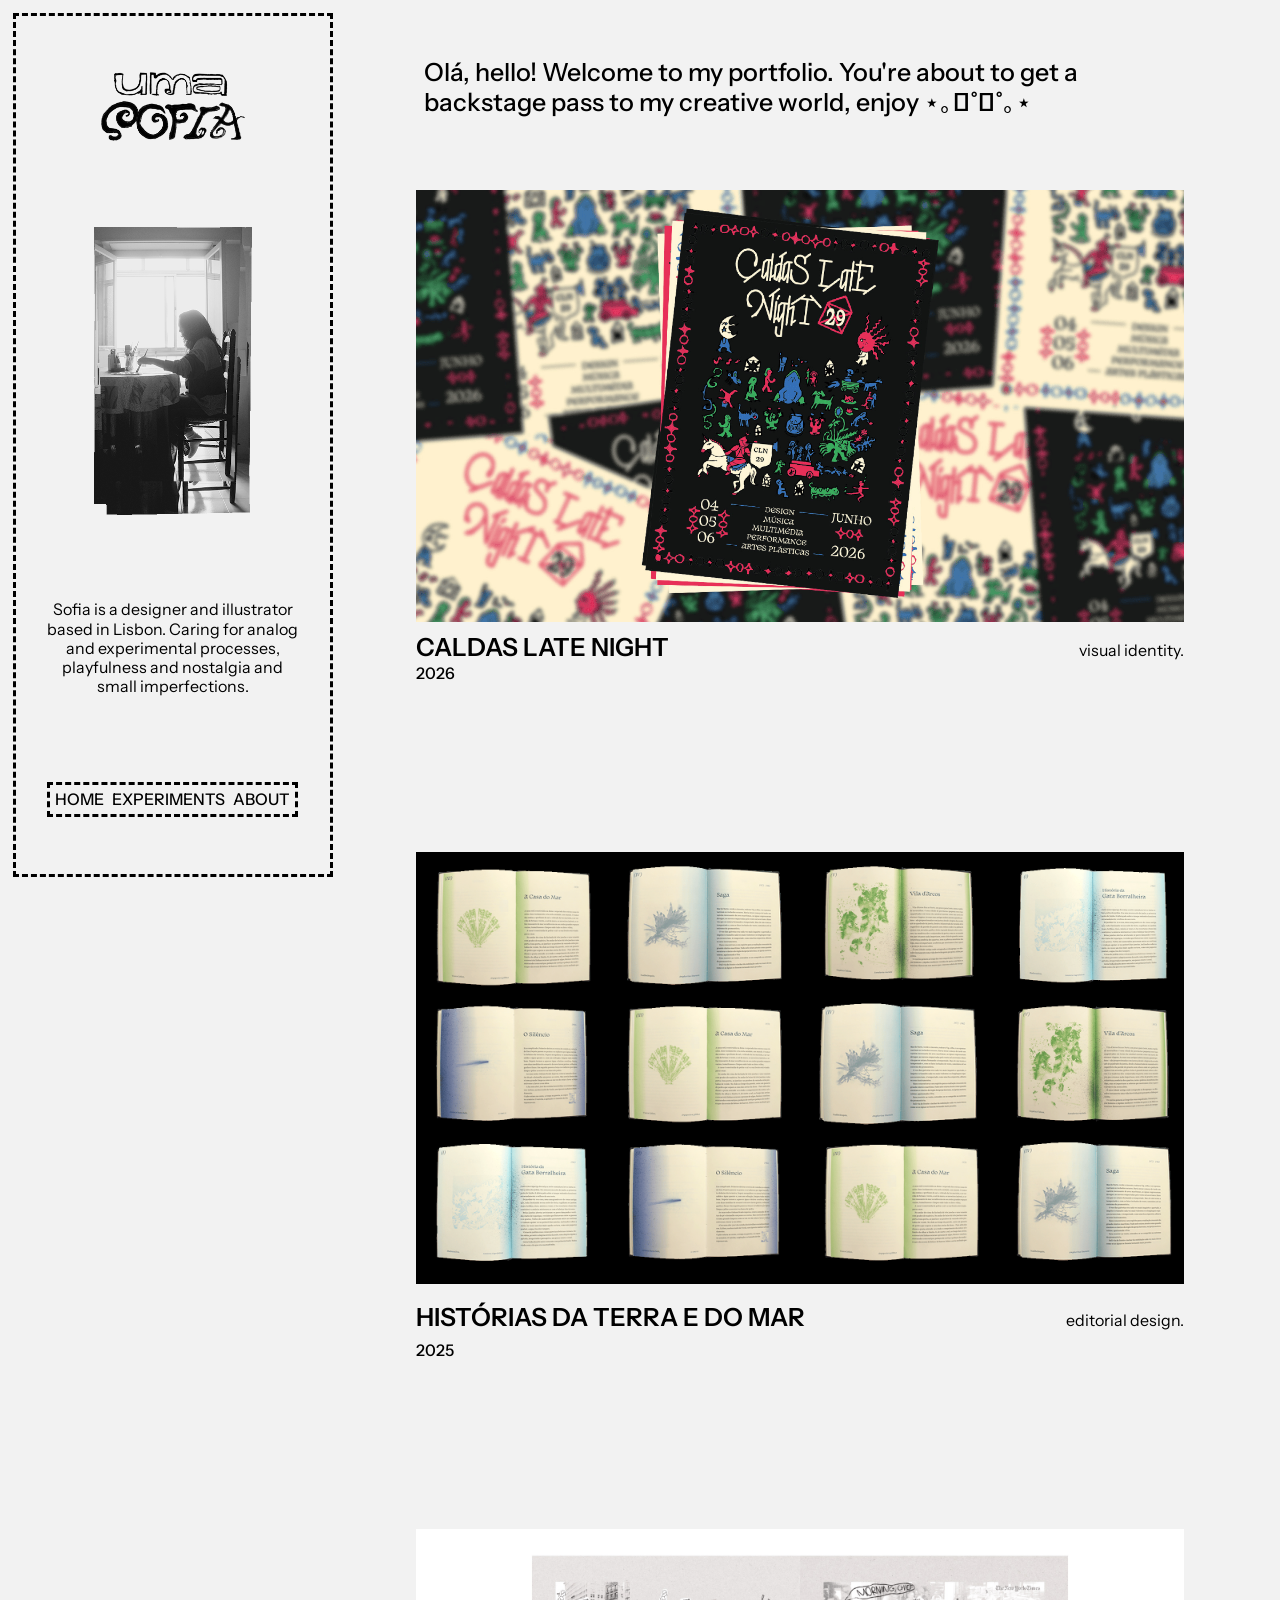
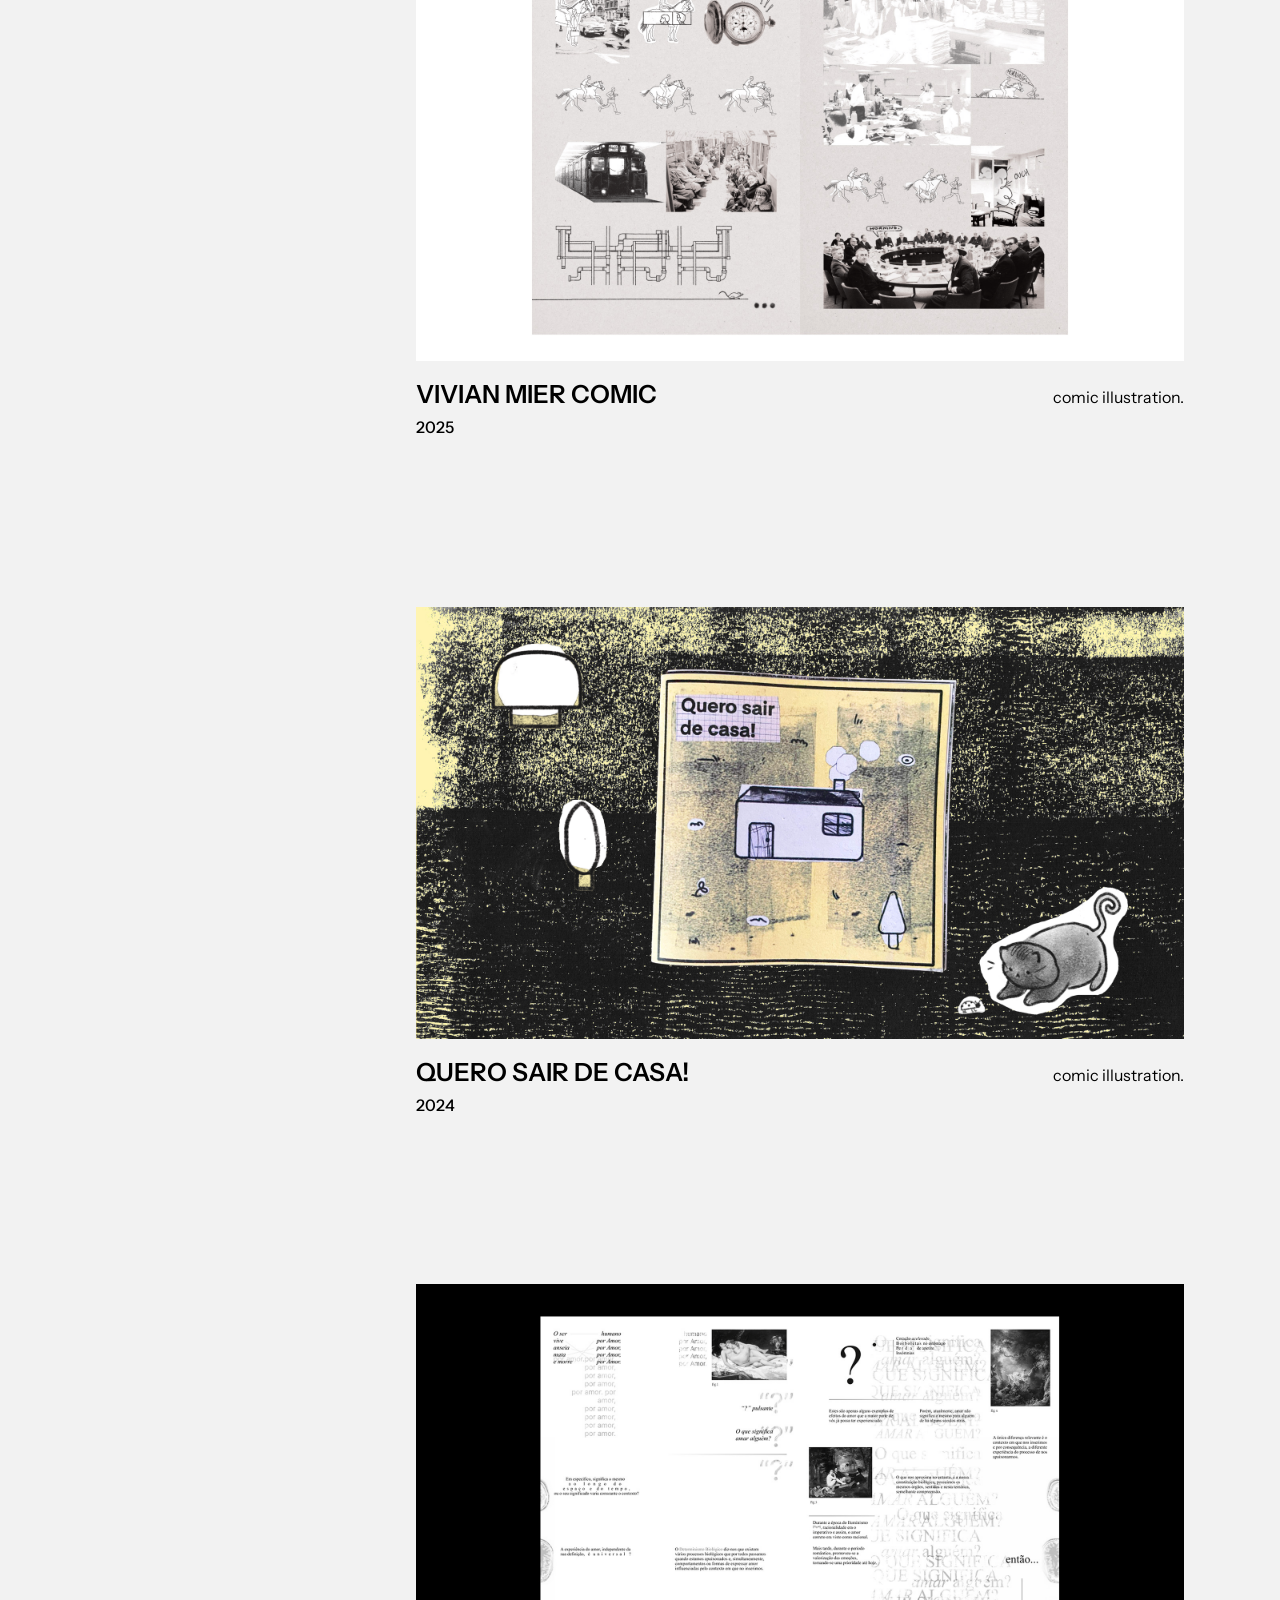
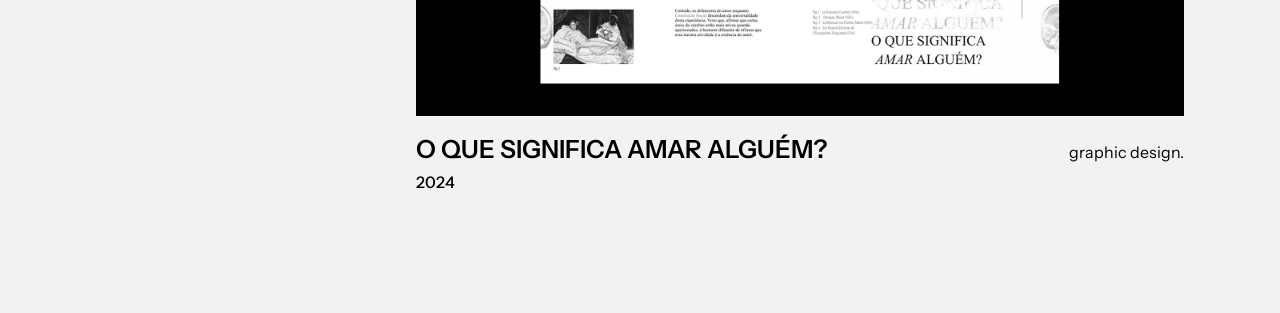
==== commit c4ad49d8: "update azeitonas" ====
--- a/index.html
+++ b/index.html
@@ -2,7 +2,7 @@
 <html
   lang="en"
   data-ws-project="d9800cbb-ec6f-452a-b73f-22815c8e0542"
-  data-ws-last-published="2026-02-09T20:43:28.331Z"
+  data-ws-last-published="2026-02-09T20:52:01.414Z"
 >
   <head>
     <link
@@ -402,7 +402,7 @@
       {}
     </script>
     <script
-      src="/assets/entries/entry-server-routing.BdPmCeMp.js"
+      src="/assets/entries/entry-server-routing.iFk-SEGm.js"
       type="module"
       async
     ></script>
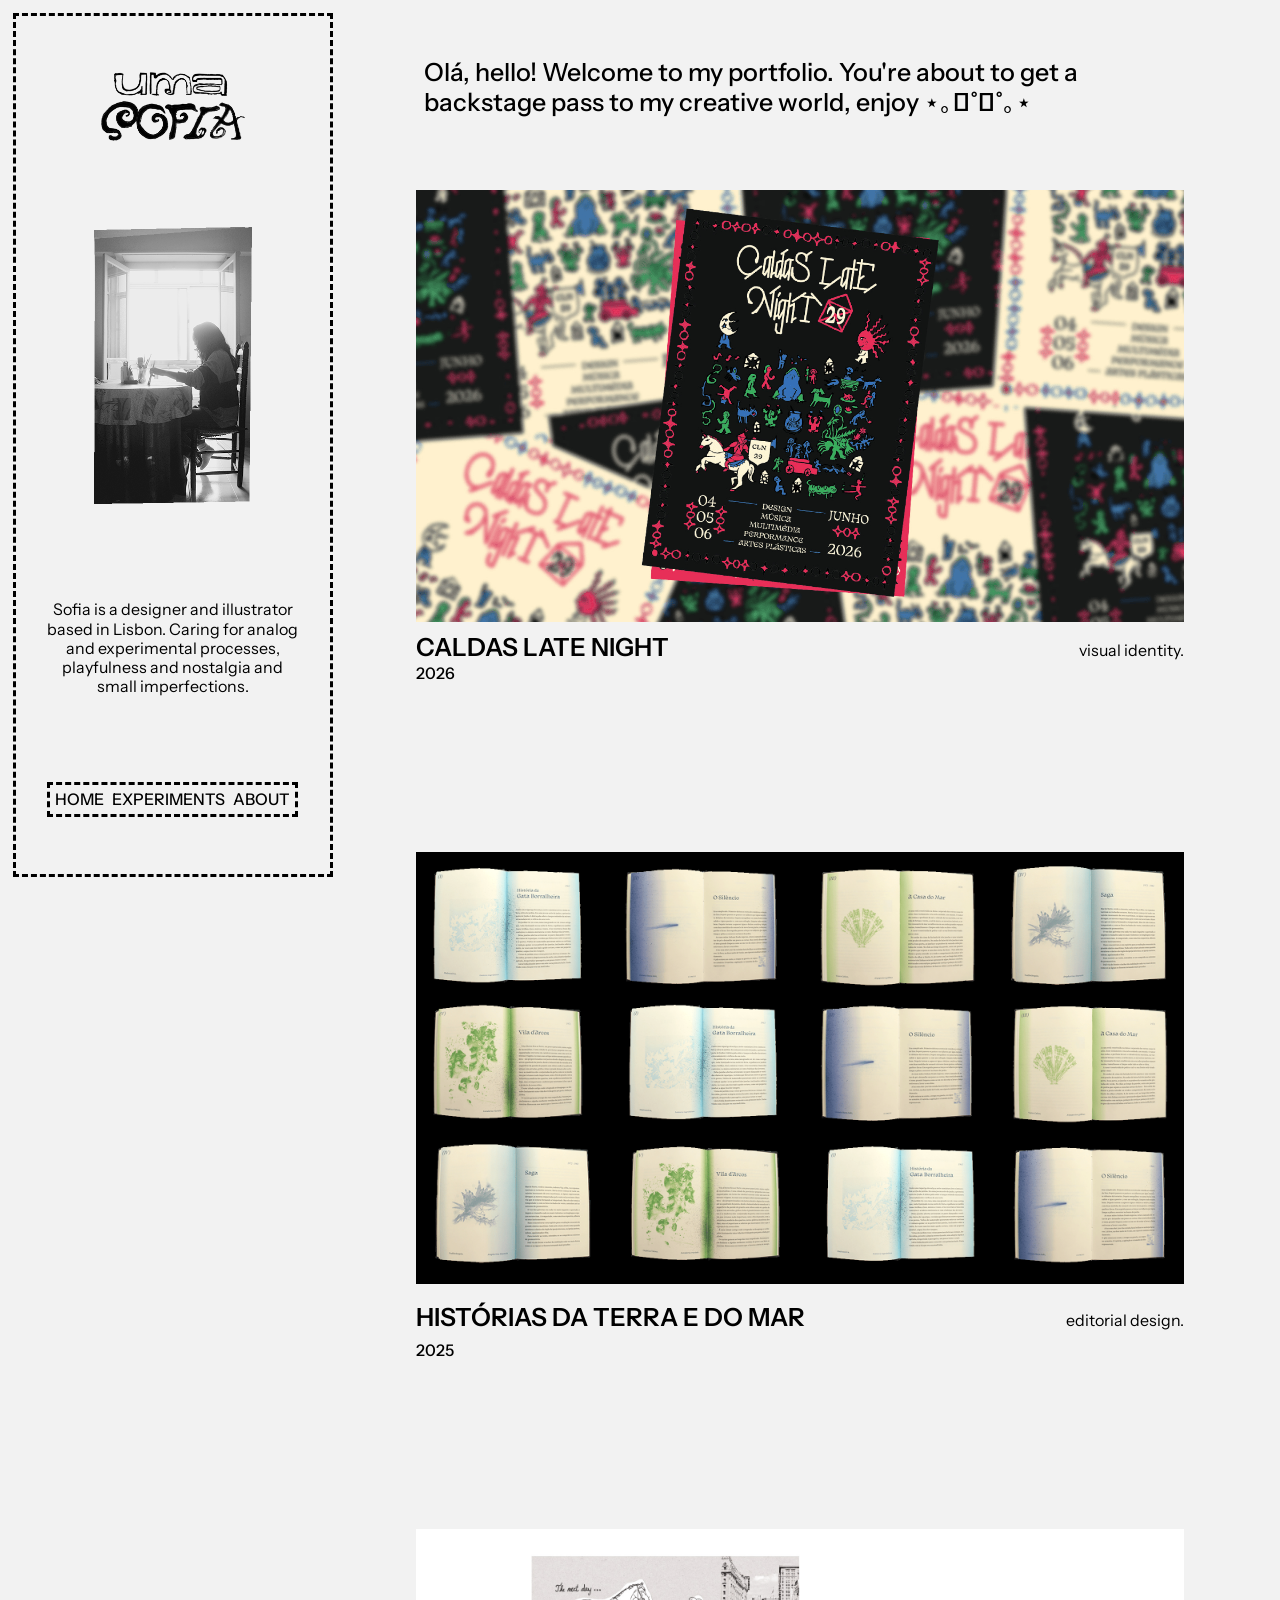
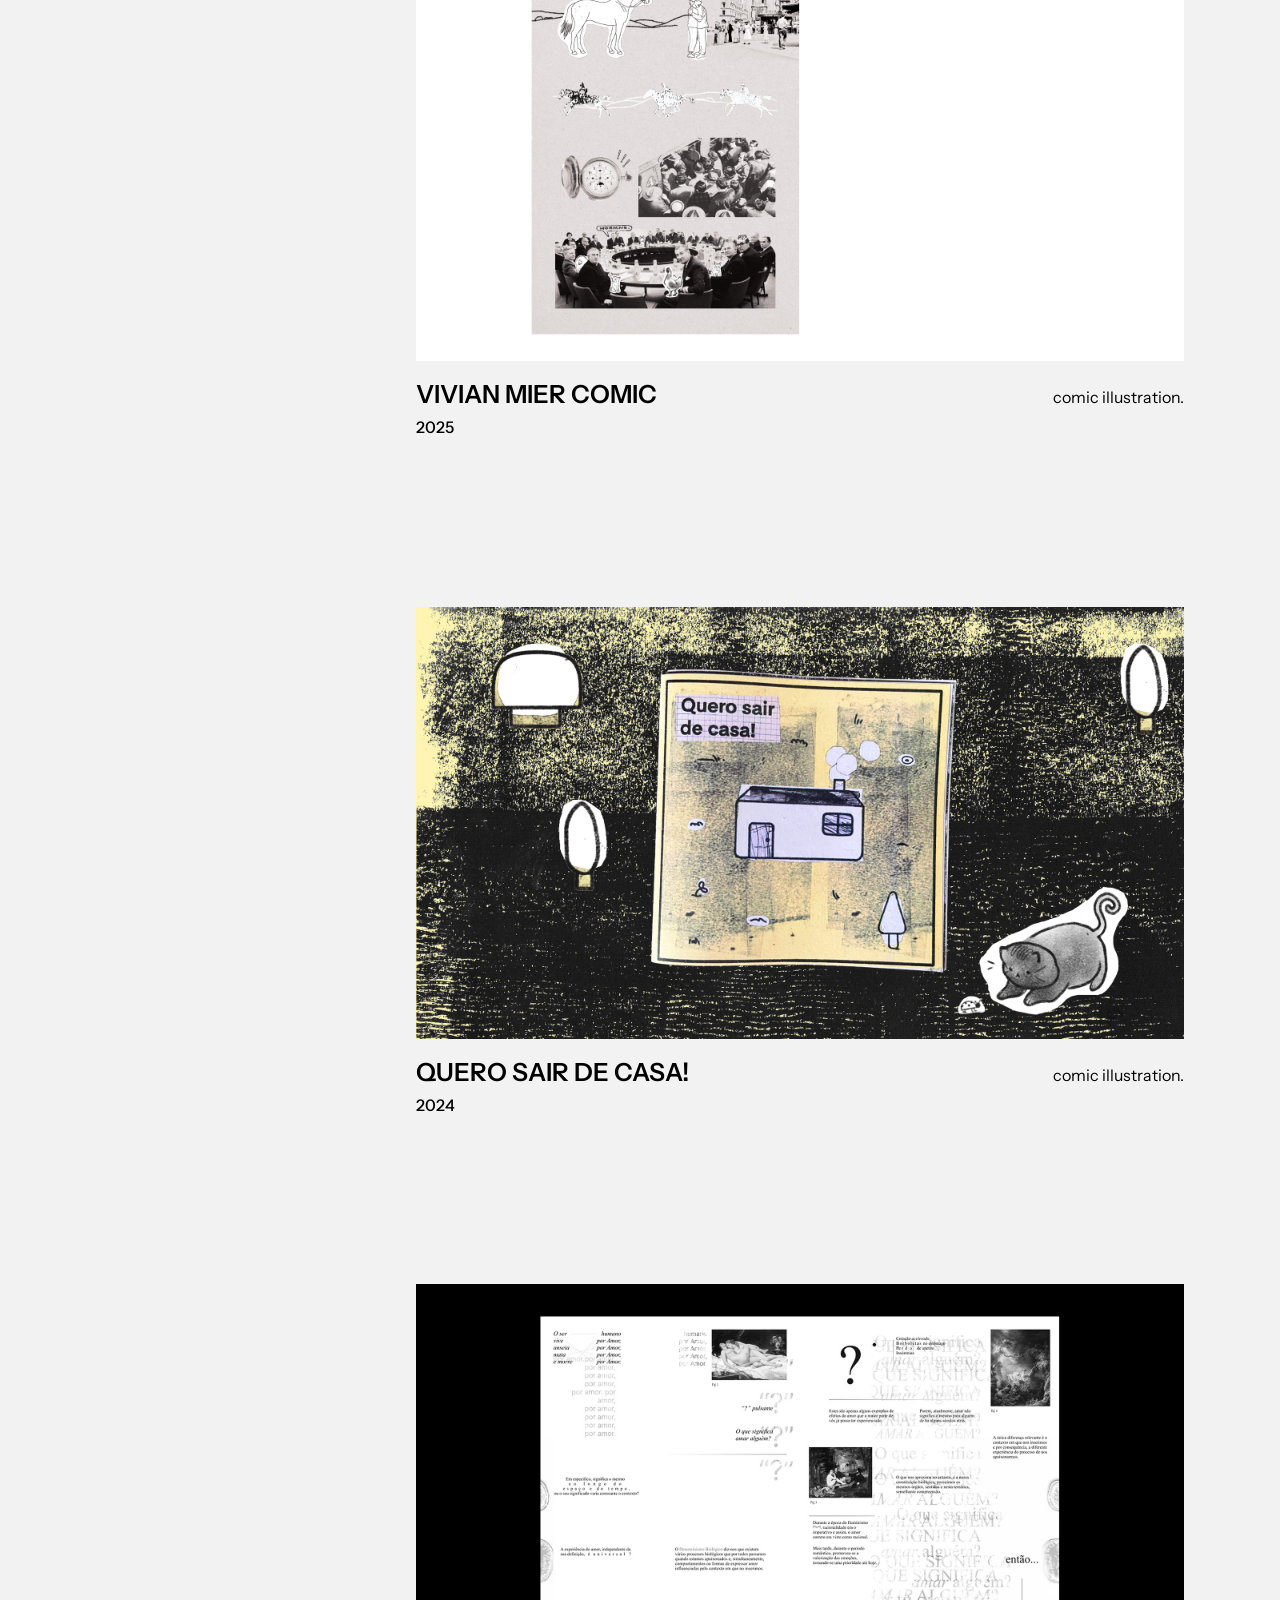
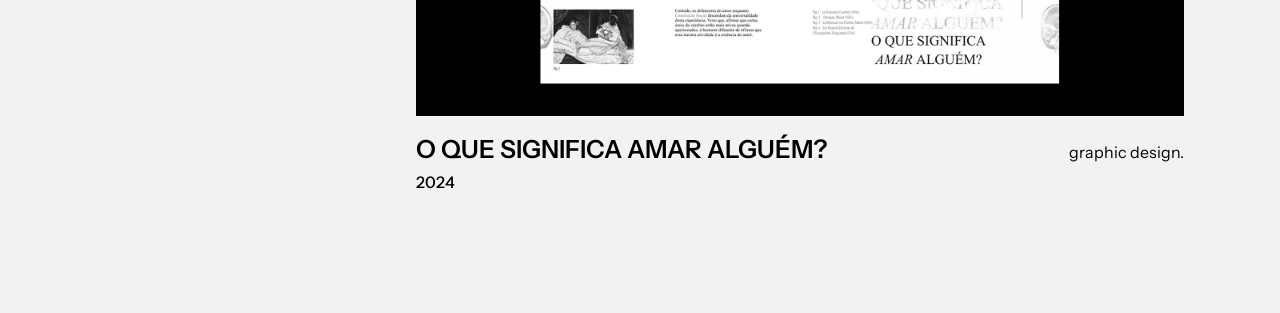
==== commit a248b110: "update eager loading cln home ye" ====
--- a/index.html
+++ b/index.html
@@ -2,7 +2,7 @@
 <html
   lang="en"
   data-ws-project="d9800cbb-ec6f-452a-b73f-22815c8e0542"
-  data-ws-last-published="2026-02-09T20:52:01.414Z"
+  data-ws-last-published="2026-02-09T21:35:36.863Z"
 >
   <head>
     <link
@@ -12,6 +12,12 @@
     />
     <meta charset="UTF-8" />
     <meta name="viewport" content="width=device-width,initial-scale=1" />
+    <link
+      rel="preload"
+      as="image"
+      imagesrcset="/assets/ezgif.com-animated-gif-maker_7PGqDHC0DbIFSXzS8WVkP.gif 16w, /assets/ezgif.com-animated-gif-maker_7PGqDHC0DbIFSXzS8WVkP.gif 32w, /assets/ezgif.com-animated-gif-maker_7PGqDHC0DbIFSXzS8WVkP.gif 48w, /assets/ezgif.com-animated-gif-maker_7PGqDHC0DbIFSXzS8WVkP.gif 64w, /assets/ezgif.com-animated-gif-maker_7PGqDHC0DbIFSXzS8WVkP.gif 96w, /assets/ezgif.com-animated-gif-maker_7PGqDHC0DbIFSXzS8WVkP.gif 128w, /assets/ezgif.com-animated-gif-maker_7PGqDHC0DbIFSXzS8WVkP.gif 256w, /assets/ezgif.com-animated-gif-maker_7PGqDHC0DbIFSXzS8WVkP.gif 384w, /assets/ezgif.com-animated-gif-maker_7PGqDHC0DbIFSXzS8WVkP.gif 640w, /assets/ezgif.com-animated-gif-maker_7PGqDHC0DbIFSXzS8WVkP.gif 750w, /assets/ezgif.com-animated-gif-maker_7PGqDHC0DbIFSXzS8WVkP.gif 828w, /assets/ezgif.com-animated-gif-maker_7PGqDHC0DbIFSXzS8WVkP.gif 1080w, /assets/ezgif.com-animated-gif-maker_7PGqDHC0DbIFSXzS8WVkP.gif 1200w, /assets/ezgif.com-animated-gif-maker_7PGqDHC0DbIFSXzS8WVkP.gif 1920w, /assets/ezgif.com-animated-gif-maker_7PGqDHC0DbIFSXzS8WVkP.gif 2048w, /assets/ezgif.com-animated-gif-maker_7PGqDHC0DbIFSXzS8WVkP.gif 3840w"
+      imagesizes="100vw"
+    />
     <link rel="icon" href="/assets/cursor_l_pis_pQJmlRhtnWagqVZP2P8KN.png" />
     <link
       rel="preload"
@@ -118,7 +124,7 @@
                 /assets/ezgif.com-animated-gif-maker_7PGqDHC0DbIFSXzS8WVkP.gif 3840w
               "
               decoding="async"
-              loading="lazy"
+              loading="eager"
           /></a>
           <div class="w-element">
             <div class="w-element w-text">
@@ -402,13 +408,13 @@
       {}
     </script>
     <script
-      src="/assets/entries/entry-server-routing.iFk-SEGm.js"
+      src="/assets/entries/entry-server-routing.CqgII-lY.js"
       type="module"
       async
     ></script>
     <link
       rel="modulepreload"
-      href="/assets/entries/pages_index.B7JLgNu1.js"
+      href="/assets/entries/pages_index.C2vYFAN2.js"
       as="script"
       type="text/javascript"
     /><link
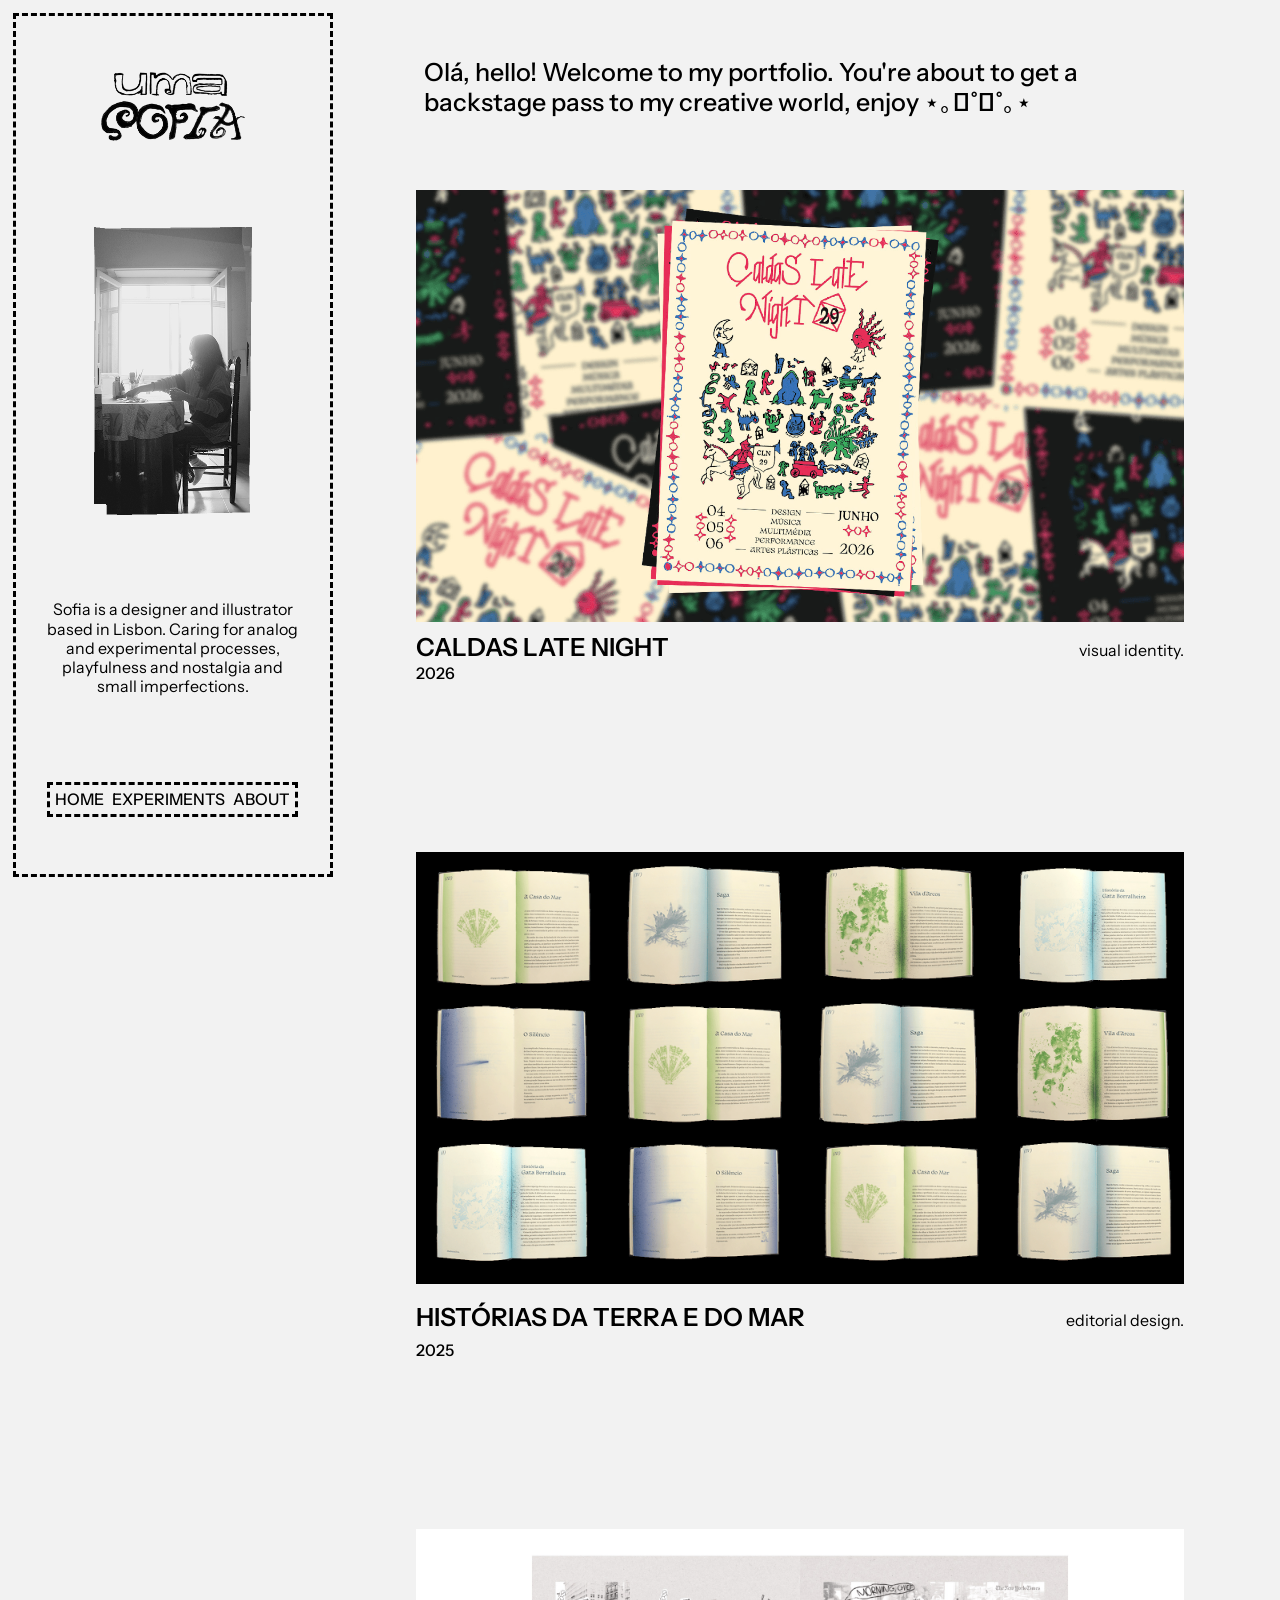
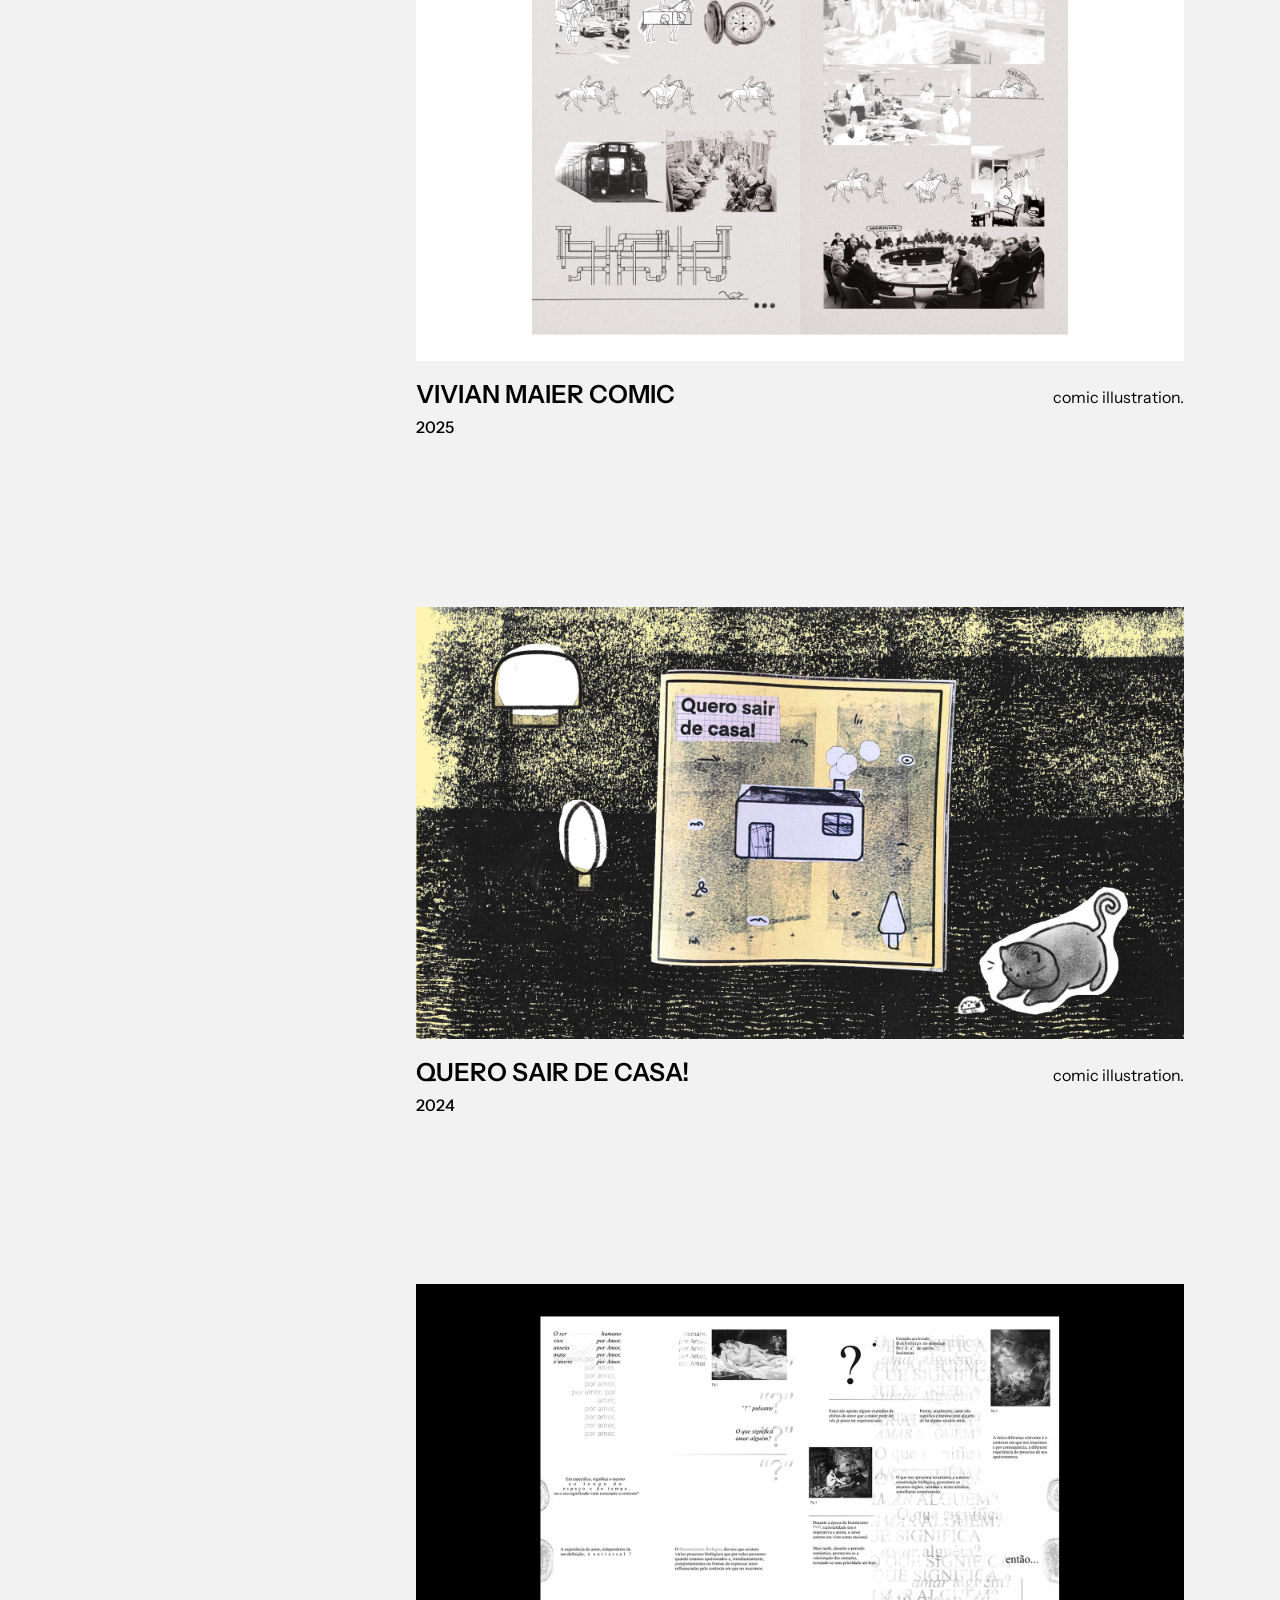
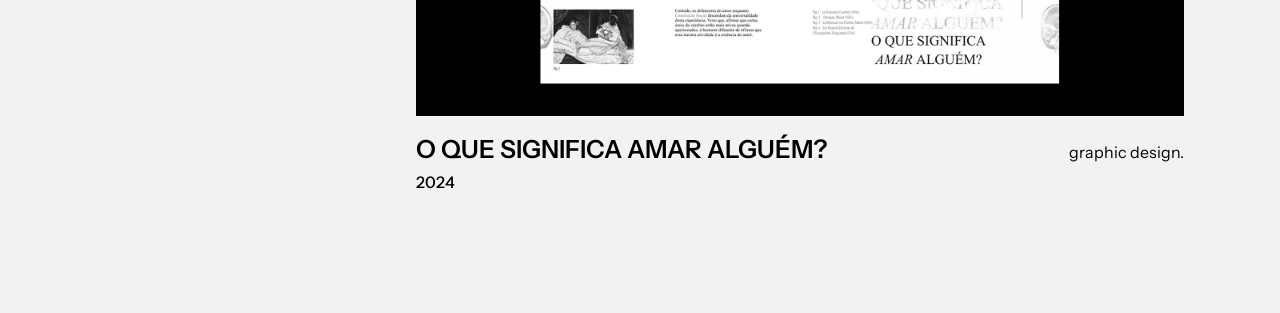
==== commit e7df1b9f: "update" ====
--- a/index.html
+++ b/index.html
@@ -2,13 +2,13 @@
 <html
   lang="en"
   data-ws-project="d9800cbb-ec6f-452a-b73f-22815c8e0542"
-  data-ws-last-published="2026-02-09T21:35:36.863Z"
+  data-ws-last-published="2026-02-13T12:11:06.647Z"
 >
   <head>
     <link
       rel="stylesheet"
       type="text/css"
-      href="/assets/static/app_generated_index-6937cd5a.DNvzpaGm.css"
+      href="/assets/static/app_generated_index-6937cd5a.BzCff4a5.css"
     />
     <meta charset="UTF-8" />
     <meta name="viewport" content="width=device-width,initial-scale=1" />
@@ -217,7 +217,7 @@
           <div class="w-element">
             <div class="w-element w-text-4">
               <a href="/projects/vivian" class="w-element w-element-50"
-                ><p class="w-element w-title-22">Vivian mier comic</p></a
+                ><p class="w-element w-title-22">Vivian maier comic</p></a
               >
               <p class="w-element w-service-4">comic illustration.</p>
             </div>
@@ -408,13 +408,13 @@
       {}
     </script>
     <script
-      src="/assets/entries/entry-server-routing.CqgII-lY.js"
+      src="/assets/entries/entry-server-routing.Ddnw8JzL.js"
       type="module"
       async
     ></script>
     <link
       rel="modulepreload"
-      href="/assets/entries/pages_index.C2vYFAN2.js"
+      href="/assets/entries/pages_index.BLWLczEn.js"
       as="script"
       type="text/javascript"
     /><link
--- a/assets/static/app_generated_index-6937cd5a.BzCff4a5.css
+++ b/assets/static/app_generated_index-6937cd5a.BzCff4a5.css
@@ -0,0 +1 @@
+@font-face{font-family:Instrument Sans;font-style:normal;font-weight:400 700;font-display:swap;src:url(/assets/InstrumentSans-VariableFont_wdth_wght_bjkMSSnl1UaMa3tkniNEz.ttf) format("truetype")}@layer presets{:root{display:grid;min-height:100%;font-family:Arial,Roboto,sans-serif;font-size:16px;line-height:1.2;white-space:pre-wrap;white-space-collapse:preserve}a.w-element{box-sizing:border-box}b.w-element{font-weight:700;box-sizing:border-box}body.w-element{box-sizing:border-box;-webkit-font-smoothing:antialiased;-moz-osx-font-smoothing:grayscale;margin:0}div.w-element,h1.w-element{box-sizing:border-box}hr.w-element{height:0;color:inherit;box-sizing:border-box}li.w-element,p.w-element,ul.w-element{box-sizing:border-box}img.w-image{box-sizing:border-box;max-width:100%;display:block;height:auto}div.w-html-embed{display:contents;white-space:normal;white-space-collapse:collapse}}@media all{.w-element-1{display:flex;justify-content:center;align-items:center;background-color:#fff}.w-element-2{position:relative;text-align:center;font-weight:900;font-size:8rem;line-height:1;letter-spacing:-.05em}.w-element-3{position:absolute;top:0;right:-.125rem;bottom:0;left:.125rem;opacity:.3}.w-element-4{position:absolute;top:0;right:.125rem;bottom:0;left:-.125rem;opacity:.3}.w-element-5{position:absolute;top:50%;left:0;width:100%;background-color:#fff;height:.375rem}.w-element-6{margin-top:1.5rem;font-weight:700;font-size:1.5rem;line-height:2rem;letter-spacing:.05em;font-family:Instrument Sans,sans-serif}.w-built-with-webstudio{display:inline-flex;row-gap:6px;column-gap:6px;align-items:center;justify-content:center;position:fixed;z-index:1000;padding:6px 10px;right:16px;bottom:16px;color:#fbfcfd;font-family:system-ui,sans-serif;font-size:12px;font-weight:500;line-height:1;border-radius:9px;text-decoration-line:none;-webkit-background-clip:padding-box,border-box;background-clip:padding-box,border-box;background-origin:padding-box,border-box;background-image:linear-gradient(135deg,#4a4efa,#bd2fdb 66%,#ec59ce),linear-gradient(135deg,#92fddc,#7d7ffb 31.94%,#ed72fe 64.24%,#fdd791);border:1px solid transparent;white-space:nowrap}.w-logo{display:block;width:16px;height:16px;flex-shrink:0}.w-element-7{transition-property:all;transition-duration:.2s;transition-timing-function:ease;transition-delay:0ms;transition-behavior:normal;background-color:#f2f2f2;overflow-x:visible;overflow-y:visible;display:flex;flex-wrap:wrap;justify-content:start;align-items:start;min-width:auto;max-width:100%;object-position:48.4% 50%;flex-direction:row;font-family:Arial,Roboto,sans-serif}.w-home{position:relative;left:25%;width:75%;display:flex;flex-direction:column;font-family:Arial,Roboto,sans-serif}.w-projects-blocos-template{display:flex;flex-direction:column;align-items:center;justify-content:space-between;font-family:Arial,Roboto,sans-serif;border-top-style:none;border-right-style:none;border-left-style:none;border-bottom-style:none}.w-cln-2026{display:flex;flex-direction:column;margin:3rem 6rem 5rem;height:auto;transition-property:all;transition-duration:.2s;transition-timing-function:ease;transition-delay:0ms;transition-behavior:normal;width:80%}.w-text-alterar-estilo{display:flex;align-items:start;justify-content:center;font-family:ui-monospace,Cascadia Code,Source Code Pro,Menlo,Consolas,DejaVu Sans Mono,monospace;padding-top:2em;padding-right:2em;padding-left:2em;width:85%;align-self:center}.w-escrever{font-style:normal;font-size:25px;font-weight:400;font-family:Instrument Sans,sans-serif;text-decoration-line:none;text-transform:lowercase}.w-text-year{font-family:Instrument Sans,sans-serif;font-weight:500;align-self:auto;position:relative;top:-25px}.w-text{text-transform:none;display:flex;justify-content:space-between;flex-wrap:wrap;align-self:auto;flex-grow:0;flex-shrink:1;order:1;align-items:baseline;max-height:fit-content;height:fit-content;line-height:1px}.w-service{font-family:Instrument Sans,sans-serif;font-weight:300;text-transform:lowercase}.w-htm-2025{display:flex;flex-direction:column;margin:3rem 6rem 5rem;height:auto;transition-property:all;transition-duration:.2s;transition-timing-function:ease;transition-delay:0ms;transition-behavior:normal;width:80%}.w-text-1{text-transform:none;display:flex;justify-content:space-between;flex-wrap:wrap;align-self:auto;flex-grow:0;flex-shrink:1;order:1;align-items:baseline;max-height:fit-content;height:fit-content;line-height:1px}.w-service-1{font-family:Instrument Sans,sans-serif;font-weight:300;text-transform:lowercase}:root{min-height:100%;font-style:normal}.w-amar-alguem-2024{display:flex;flex-direction:column;margin:3rem 6rem 5rem;height:auto;transition-property:all;transition-duration:.2s;transition-timing-function:ease;transition-delay:0ms;transition-behavior:normal;width:80%}.w-text-2{text-transform:none;display:flex;justify-content:space-between;flex-wrap:wrap;align-self:auto;flex-grow:0;flex-shrink:1;order:1;align-items:baseline;max-height:fit-content;height:fit-content;line-height:1px}.w-service-2{font-family:Instrument Sans,sans-serif;font-weight:300;text-transform:lowercase}.w-text-year-1{font-family:Instrument Sans,sans-serif;font-weight:500;align-self:auto;position:relative;top:-25px}.w-qsdc-2024{display:flex;flex-direction:column;margin:3rem 6rem 5rem;height:auto;transition-property:all;transition-duration:.2s;transition-timing-function:ease;transition-delay:0ms;transition-behavior:normal;width:80%}.w-text-3{text-transform:none;display:flex;justify-content:space-between;flex-wrap:wrap;align-self:auto;flex-grow:0;flex-shrink:1;order:1;align-items:baseline;max-height:fit-content;height:fit-content;line-height:1px}.w-service-3{font-family:Instrument Sans,sans-serif;font-weight:300;text-transform:lowercase}.w-text-year-2{font-family:Instrument Sans,sans-serif;font-weight:500;align-self:auto;position:relative;top:-25px}.w-vivian-2025-to-do{display:flex;flex-direction:column;margin:3rem 6rem 5rem;height:auto;transition-property:all;transition-duration:.2s;transition-timing-function:ease;transition-delay:0ms;transition-behavior:normal;width:80%}.w-text-4{text-transform:none;display:flex;justify-content:space-between;flex-wrap:wrap;align-self:auto;flex-grow:0;flex-shrink:1;order:1;align-items:baseline;max-height:fit-content;height:fit-content;line-height:1px}.w-service-4{font-family:Instrument Sans,sans-serif;font-weight:300;text-transform:lowercase}.w-text-year-3{font-family:Instrument Sans,sans-serif;font-weight:500;align-self:auto;position:relative;top:-25px}.w-element-8{transition-property:all;transition-duration:.2s;transition-timing-function:ease;transition-delay:0ms;transition-behavior:normal;overflow-x:visible;overflow-y:visible;display:flex;flex-wrap:wrap;justify-content:start;align-items:start;min-width:auto;max-width:100%;object-position:48.4% 50%;flex-direction:row;font-family:Arial,Roboto,sans-serif;background-color:#f2f2f2;font-style:normal}.w-sidebar-mobile-hidden{height:96vh;width:25%;background-color:#f2f2f2;display:flex;flex-direction:column;column-gap:3%;row-gap:3%;align-items:center;flex-wrap:nowrap;border-top-style:dashed;border-right-style:dashed;border-left-style:dashed;border-bottom-style:dashed;border-radius:0/0px;border-right-width:medium;border-right-color:unset;position:fixed;justify-content:space-around;align-content:center;outline-style:none;margin-left:1%;margin-top:1%;margin-bottom:1%;max-height:96%;overflow-x:hidden;overflow-y:hidden;object-fit:contain;padding:2%}.w-image-1{top:auto;position:relative;object-fit:contain;width:55%;margin-top:0;align-self:center;display:block;flex-direction:column;flex-wrap:nowrap;justify-content:space-between;align-items:stretch}.w-image-2{object-fit:contain;max-height:18rem;position:relative;width:auto}.w-menu{display:flex;column-gap:8px;row-gap:8px;flex-wrap:wrap;align-items:center;justify-content:center;align-content:center;align-self:center;border-top-style:dashed;border-right-style:dashed;border-left-style:dashed;border-bottom-style:dashed;padding:5px}.w-home-1{font-family:Instrument Sans,sans-serif;font-weight:500;text-transform:uppercase;transition-property:all;transition-duration:.2s;transition-timing-function:ease;transition-delay:0ms;transition-behavior:normal;color:#000;text-decoration-line:none}.w-home-1:hover{background-color:#000;color:#fff;border-radius:0/0px;padding-top:0;padding-bottom:0}.w-experiments{font-family:Instrument Sans,sans-serif;font-weight:500;text-transform:uppercase;transition-property:all;transition-duration:.2s;transition-timing-function:ease;transition-delay:0ms;transition-behavior:normal;color:#000;text-decoration-line:none}.w-experiments:hover{background-color:#000;color:#fff;border-radius:0/0px;padding-top:0;padding-bottom:0}.w-about{font-family:Instrument Sans,sans-serif;font-weight:500;text-transform:uppercase;transition-property:all;transition-duration:.2s;transition-timing-function:ease;transition-delay:0ms;transition-behavior:normal;color:#000;text-decoration-line:none}.w-about:hover{background-color:#000;color:#fff;border-radius:0/0px;padding-top:0;padding-bottom:0}.w-element-9{transition-property:all;transition-duration:.2s;transition-timing-function:ease;transition-delay:0ms;transition-behavior:normal;background-color:#f2f2f2;overflow-x:visible;overflow-y:visible;flex-wrap:wrap;justify-content:start;align-items:start;min-width:auto;max-width:100%;object-position:48.4% 50%;flex-direction:row;font-family:Arial,Roboto,sans-serif}.w-home-2{width:100%;display:flex;flex-direction:column}.w-experiments-1{position:relative;display:flex;flex-direction:column;column-gap:20px;row-gap:20px;width:90%;align-self:center;overflow-x:visible;overflow-y:visible;height:5%;margin-top:4rem}.w-l1{display:flex;justify-content:space-between}.w-element-10{width:30%;display:flex;flex-direction:column;column-gap:0px;row-gap:0px;max-height:fit-content;transition-property:all;transition-duration:.2s;transition-timing-function:ease;transition-delay:0ms;transition-behavior:normal;overflow-x:visible;overflow-y:visible;object-fit:cover}.w-element-10:hover{transition-duration:.2s;transition-timing-function:ease-in;scale:104% 104% 100%;z-index:998;background-image:linear-gradient(#f6f6f6 93%,#fff0)}.w-image-3{align-self:center;object-fit:fill}.w-title{font-family:Instrument Sans,sans-serif;align-self:center;position:relative;top:0;font-weight:600;text-transform:uppercase}.w-subtitle{font-family:Instrument Sans,sans-serif;align-self:center;position:relative;top:-30px;text-transform:capitalize}.w-element-11{width:30%;display:flex;flex-direction:column;column-gap:0px;row-gap:0px;max-height:fit-content;transition-property:all;transition-duration:.2s;transition-timing-function:ease;transition-delay:0ms;transition-behavior:normal;overflow-x:visible;overflow-y:visible;object-fit:cover}.w-element-11:hover{transition-duration:.2s;transition-timing-function:ease-in;scale:104% 104% 100%;z-index:998;background-image:linear-gradient(#f6f6f6 93%,#fff0)}.w-image-4{align-self:center;object-fit:fill}.w-title-1{font-family:Instrument Sans,sans-serif;align-self:center;position:relative;top:0;font-weight:600;text-transform:uppercase}.w-subtitle-1{font-family:Instrument Sans,sans-serif;align-self:center;position:relative;top:-30px;text-transform:uppercase}.w-div-mobile-flex{width:30%;display:none;flex-direction:column;column-gap:0px;row-gap:0px;max-height:fit-content;transition-property:all;transition-duration:.2s;transition-timing-function:ease;transition-delay:0ms;transition-behavior:normal;overflow-x:visible;overflow-y:visible;object-fit:cover}.w-div-mobile-flex:hover{transition-duration:.2s;transition-timing-function:ease-in;scale:104% 104% 100%;z-index:998;background-image:linear-gradient(#f6f6f6 93%,#fff0)}.w-image-5{align-self:center;object-fit:fill}.w-title-2{font-family:Instrument Sans,sans-serif;align-self:center;position:relative;top:0;font-weight:600;text-transform:uppercase}.w-subtitle-2{font-family:Instrument Sans,sans-serif;align-self:center;position:relative;top:-30px;text-transform:uppercase}.w-l2{display:flex;justify-content:space-between;position:relative;top:-3rem}.w-div-mobile-hidden{width:30%;display:flex;flex-direction:column;column-gap:0px;row-gap:0px;max-height:fit-content;transition-property:all;transition-duration:.2s;transition-timing-function:ease;transition-delay:0ms;transition-behavior:normal;overflow-x:visible;overflow-y:visible;object-fit:cover}.w-div-mobile-hidden:hover{transition-duration:.2s;transition-timing-function:ease-in;scale:104% 104% 100%;z-index:998;background-image:linear-gradient(#f6f6f6 93%,#fff0)}.w-image-6{align-self:center;object-fit:fill}.w-title-3{font-family:Instrument Sans,sans-serif;align-self:center;position:relative;top:0;font-weight:600;text-transform:uppercase}.w-subtitle-3{font-family:Instrument Sans,sans-serif;align-self:center;position:relative;top:-30px;text-transform:capitalize}.w-element-12{display:flex;flex-direction:column;column-gap:0px;row-gap:0px;max-height:fit-content;height:100%;width:60%;transition-property:all;transition-duration:.2s;transition-timing-function:ease;transition-delay:0ms;transition-behavior:normal;overflow-x:visible;overflow-y:visible;object-fit:cover}.w-element-12:hover{transition-duration:.2s;transition-timing-function:ease-in;scale:104% 104% 100%;z-index:998;background-image:linear-gradient(#f6f6f6 93%,#fff0)}.w-image-7{align-self:center;object-fit:cover;height:100%}.w-title-4{font-family:Instrument Sans,sans-serif;align-self:center;position:relative;top:0;font-weight:600;text-transform:uppercase}.w-subtitle-4{font-family:Instrument Sans,sans-serif;align-self:center;position:relative;top:-30px;text-transform:uppercase}.w-l3{display:flex;justify-content:space-between;position:relative;top:-6rem;align-items:start}.w-element-13{width:30%;display:flex;flex-direction:column}.w-element-14{width:100%;display:flex;flex-direction:column;column-gap:0px;row-gap:0px;max-height:fit-content;transition-property:all;transition-duration:.2s;transition-timing-function:ease;transition-delay:0ms;transition-behavior:normal;overflow-x:visible;overflow-y:visible;object-fit:cover;margin-bottom:-20px}.w-element-14:hover{transition-duration:.2s;transition-timing-function:ease-in;scale:104% 104% 100%;z-index:998;background-image:linear-gradient(#f6f6f6 93%,#fff0)}.w-image-8{align-self:center;object-fit:fill}.w-title-5{font-family:Instrument Sans,sans-serif;align-self:center;position:relative;top:0;font-weight:600;text-transform:uppercase}.w-subtitle-5{font-family:Instrument Sans,sans-serif;align-self:center;position:relative;top:-30px;text-transform:uppercase}.w-div-mobile-hidden-1{width:100%;display:flex;flex-direction:column;column-gap:0px;row-gap:0px;max-height:fit-content;transition-property:all;transition-duration:.2s;transition-timing-function:ease;transition-delay:0ms;transition-behavior:normal;overflow-x:visible;overflow-y:visible;object-fit:cover;margin-bottom:-20px;position:relative;top:-10px}.w-div-mobile-hidden-1:hover{transition-duration:.2s;transition-timing-function:ease-in;scale:104% 104% 100%;z-index:998;background-image:linear-gradient(#f6f6f6 93%,#fff0)}.w-image-9{align-self:center;object-fit:fill}.w-title-6{font-family:Instrument Sans,sans-serif;align-self:center;position:relative;top:0;font-weight:600;text-transform:uppercase}.w-subtitle-6{font-family:Instrument Sans,sans-serif;align-self:center;position:relative;top:-30px;text-transform:capitalize}.w-div-mobile-flex-1{width:23%;display:none;flex-direction:column;column-gap:0px;row-gap:0px;max-height:fit-content;transition-property:all;transition-duration:.2s;transition-timing-function:ease;transition-delay:0ms;transition-behavior:normal;overflow-x:visible;overflow-y:visible;object-fit:cover}.w-div-mobile-flex-1:hover{transition-duration:.2s;transition-timing-function:ease-in;scale:104% 104% 100%;z-index:998;background-image:linear-gradient(#f6f6f6 93%,#fff0)}.w-image-10{align-self:center;object-fit:fill}.w-title-7{font-family:Instrument Sans,sans-serif;align-self:center;position:relative;top:0;font-weight:600;text-transform:uppercase}.w-subtitle-7{font-family:Instrument Sans,sans-serif;align-self:center;position:relative;top:-30px;text-transform:uppercase}.w-div-mobile-flex-2{width:100%;display:none;flex-direction:column;column-gap:0px;row-gap:0px;max-height:fit-content;transition-property:all;transition-duration:.2s;transition-timing-function:ease;transition-delay:0ms;transition-behavior:normal;overflow-x:visible;overflow-y:visible;object-fit:cover;margin-bottom:-20px;position:relative;top:-10px}.w-div-mobile-flex-2:hover{transition-duration:.2s;transition-timing-function:ease-in;scale:104% 104% 100%;z-index:998;background-image:linear-gradient(#f6f6f6 93%,#fff0)}.w-image-11{align-self:center;object-fit:fill}.w-title-8{font-family:Instrument Sans,sans-serif;align-self:center;position:relative;top:0;font-weight:600;text-transform:uppercase}.w-subtitle-8{font-family:Instrument Sans,sans-serif;align-self:center;position:relative;top:-30px;text-transform:uppercase}.w-element-15{display:inline-flex;flex-direction:column;column-gap:7px;row-gap:7px;max-height:20%;height:40%;width:39%;transition-property:all;transition-duration:.2s;transition-timing-function:ease;transition-delay:0ms;transition-behavior:normal;overflow-x:visible;overflow-y:visible;object-fit:none;position:static;z-index:3}.w-element-15:hover{transition-duration:.2s;transition-timing-function:ease-in;scale:104% 104% 100%;z-index:998;background-image:linear-gradient(#f6f6f6 93%,#fff0)}.w-element-16{display:flex;flex-direction:column;width:100%;column-gap:0px;row-gap:0px;outline-style:none;z-index:45}.w-image-12{align-self:center;object-fit:cover;height:100%}.w-title-9{font-family:Instrument Sans,sans-serif;align-self:center;position:relative;top:0;font-weight:600;text-transform:uppercase}.w-subtitle-9{font-family:Instrument Sans,sans-serif;align-self:center;position:relative;top:-30px;text-transform:capitalize}.w-element-17{display:flex;flex-direction:column;z-index:49}.w-image-13{align-self:center;object-fit:cover;height:100%}.w-title-10{font-family:Instrument Sans,sans-serif;align-self:center;position:relative;top:0;font-weight:600;text-transform:uppercase}.w-subtitle-10{font-family:Instrument Sans,sans-serif;align-self:center;position:relative;top:-30px;text-transform:uppercase}.w-div-mobile-hidden-2{width:23%;display:flex;flex-direction:column;column-gap:0px;row-gap:0px;max-height:fit-content;transition-property:all;transition-duration:.2s;transition-timing-function:ease;transition-delay:0ms;transition-behavior:normal;overflow-x:visible;overflow-y:visible;object-fit:cover}.w-div-mobile-hidden-2:hover{transition-duration:.2s;transition-timing-function:ease-in;scale:104% 104% 100%;z-index:998;background-image:linear-gradient(#f6f6f6 93%,#fff0)}.w-image-14{align-self:center;object-fit:fill}.w-title-11{font-family:Instrument Sans,sans-serif;align-self:center;position:relative;top:0;font-weight:600;text-transform:uppercase}.w-subtitle-11{font-family:Instrument Sans,sans-serif;align-self:center;position:relative;top:-30px;text-transform:uppercase}.w-l4{display:flex;justify-content:space-between;position:relative;top:-9rem}.w-element-18{width:30%;display:flex;flex-direction:column;column-gap:0px;row-gap:0px;max-height:fit-content;transition-property:all;transition-duration:.2s;transition-timing-function:ease;transition-delay:0ms;transition-behavior:normal;overflow-x:visible;overflow-y:visible;object-fit:cover}.w-element-18:hover{transition-duration:.2s;transition-timing-function:ease-in;scale:104% 104% 100%;z-index:998;background-image:linear-gradient(#f6f6f6 93%,#fff0)}.w-image-15{align-self:center;object-fit:fill}.w-title-12{font-family:Instrument Sans,sans-serif;align-self:center;position:relative;top:0;font-weight:600;text-transform:uppercase}.w-subtitle-12{font-family:Instrument Sans,sans-serif;align-self:center;position:relative;top:-30px;text-transform:uppercase}.w-element-19{width:30%;display:flex;flex-direction:column;column-gap:0px;row-gap:0px;max-height:fit-content;transition-property:all;transition-duration:.2s;transition-timing-function:ease;transition-delay:0ms;transition-behavior:normal;overflow-x:visible;overflow-y:visible;object-fit:cover}.w-element-19:hover{transition-duration:.2s;transition-timing-function:ease-in;scale:104% 104% 100%;z-index:998;background-image:linear-gradient(#f6f6f6 93%,#fff0)}.w-image-16{align-self:center;object-fit:fill}.w-title-13{font-family:Instrument Sans,sans-serif;align-self:center;position:relative;top:0;font-weight:600;text-transform:uppercase}.w-subtitle-13{font-family:Instrument Sans,sans-serif;align-self:center;position:relative;top:-30px;text-transform:uppercase}.w-element-20{width:30%;display:flex;flex-direction:column;column-gap:0px;row-gap:0px;max-height:fit-content;transition-property:all;transition-duration:.2s;transition-timing-function:ease;transition-delay:0ms;transition-behavior:normal;overflow-x:visible;overflow-y:visible;object-fit:cover}.w-element-20:hover{transition-duration:.2s;transition-timing-function:ease-in;scale:104% 104% 100%;z-index:998;background-image:linear-gradient(#f6f6f6 93%,#fff0)}.w-image-17{align-self:center;object-fit:fill}.w-title-14{font-family:Instrument Sans,sans-serif;align-self:center;position:relative;top:0;font-weight:600;text-transform:uppercase}.w-subtitle-14{font-family:Instrument Sans,sans-serif;align-self:center;position:relative;top:-30px;text-transform:uppercase}.w-element-21{transition-property:all;transition-duration:.2s;transition-timing-function:ease;transition-delay:0ms;transition-behavior:normal;background-color:#000;overflow-x:visible;overflow-y:visible;display:flex;flex-wrap:wrap;justify-content:start;align-items:center;min-width:auto;max-width:100%;object-position:48.4% 50%;flex-direction:column;font-family:Arial,Roboto,sans-serif;align-content:center}.w-nav-mobile{display:none;font-family:Instrument Sans,sans-serif;text-transform:uppercase;color:#000;text-decoration-line:none;align-items:center;justify-content:space-around;column-gap:0px;row-gap:0px;position:fixed;width:100%;z-index:999;background-image:linear-gradient(#fff,#fff)}.w-nav-img{display:flex}.w-image-18{width:12rem}.w-nav-list{list-style-type:none;display:flex;text-decoration-line:none;flex-wrap:nowrap;align-items:center;justify-content:space-around;align-content:space-between;column-gap:16px;row-gap:16px;font-weight:500;color:#fff}.w-home-3{transition-property:all;transition-duration:.2s;transition-timing-function:ease;transition-delay:0ms;transition-behavior:normal}.w-home-3:hover{background-image:linear-gradient(#000,#000);scale:104.8% 104.8% 100%}.w-home-4{color:#000;text-decoration-line:none}.w-home-4:hover{color:#fff;padding:0}.w-experiments-2{transition-property:all;transition-duration:.2s;transition-timing-function:ease;transition-delay:0ms;transition-behavior:normal}.w-experiments-2:hover{background-image:linear-gradient(#000,#000);scale:104.8% 104.8% 100%}.w-experiments-3{color:#000;text-decoration-line:none}.w-experiments-3:hover{color:#fff;padding:0}.w-about-1{transition-property:all;transition-duration:.2s;transition-timing-function:ease;transition-delay:0ms;transition-behavior:normal}.w-about-1:hover{background-image:linear-gradient(#000,#000);scale:104.8% 104.8% 100%}.w-about-2{color:#000;text-decoration-line:none;display:inline-block}.w-about-2:hover{color:#fff;padding:0}.w-home-5{position:relative;left:0%;width:100%}.w-projects-blocos-template-1{display:flex;flex-direction:column;width:100%;align-items:center;justify-content:center;font-family:Arial,Roboto,sans-serif;background-color:#000}.w-cln-2026-1{display:flex;flex-direction:column;margin:0rem 6rem 5rem;height:auto;transition-property:all;transition-duration:.2s;transition-timing-function:ease;transition-delay:0ms;transition-behavior:normal;width:50%;flex-wrap:nowrap;align-items:center;justify-content:space-between}.w-image-19{height:auto;aspect-ratio:16/9;background-color:#dfe3e6;display:inline-flex;align-self:center}.w-text-5{text-transform:none;display:flex;justify-content:space-between;flex-wrap:wrap;align-self:auto;flex-grow:0;flex-shrink:1;order:1;align-items:center;max-height:fit-content;height:fit-content;line-height:1px;column-gap:0px;row-gap:0px;align-content:center;margin-bottom:0}.w-text-wrapper{align-self:stretch;display:block;margin-top:18%}.w-element-22{display:inline;column-gap:1%;row-gap:1%;color:#fff;flex-direction:column;flex-wrap:nowrap;justify-content:space-between}.w-element-23,.w-element-24,.w-element-25,.w-element-26{transition-property:all;transition-duration:.2s;transition-timing-function:ease;transition-delay:0ms;transition-behavior:normal;background-color:#000;overflow-x:visible;overflow-y:visible;display:flex;flex-wrap:wrap;justify-content:start;align-items:center;min-width:auto;max-width:100%;object-position:48.4% 50%;flex-direction:column;font-family:Arial,Roboto,sans-serif;align-content:center}.w-element-27{max-height:fit-content;flex-direction:column;display:flex;max-width:100%;width:100%}.w-image-20{height:auto;aspect-ratio:16/9;background-color:#dfe3e6}.w-element-28{max-height:fit-content;flex-direction:column;display:flex;max-width:100%;width:100%}.w-image-21{height:auto;aspect-ratio:16/9;background-color:#000}.w-element-29{max-height:fit-content;flex-direction:column;display:flex;max-width:100%;width:100%}.w-image-22{height:auto;aspect-ratio:16/9;background-color:#dfe3e600}.w-element-30{max-height:fit-content;flex-direction:column;display:flex;max-width:100%;width:100%}.w-image-23{height:auto;aspect-ratio:16/9;background-color:#9db3c400;object-fit:contain;background-image:url(/assets/Sem_emo31_zi0lIaJ4-h-jxOf7Vz-14.jpg);background-size:contain}.w-element-31{max-height:fit-content;flex-direction:column;display:flex;max-width:100%;width:100%}.w-image-24{height:auto;aspect-ratio:16/9;background-color:#dfe3e6;object-fit:contain}.w-home-6{position:relative;left:25%;width:75%}.w-about-3{position:relative;display:flex;flex-direction:column;justify-content:center;align-items:center;width:100%;flex-wrap:wrap;align-content:center}.w-about-3:active{transition-duration:.3s;transition-timing-function:linear;transition-property:all;transition-delay:0ms;transition-behavior:normal;display:flex}.w-about-elements{display:flex;flex-direction:column;justify-content:center;column-gap:0;row-gap:0;align-items:center;width:70%;font-family:Arial,Roboto,sans-serif}.w-about-desc{font-size:20px;margin-top:4rem;height:fit-content;max-height:fit-content;font-family:Instrument Sans,sans-serif;font-weight:500;text-wrap:balance}.w-element-32{color:gray;border-top-style:none;border-right-style:none;border-bottom-style:none;border-left-style:none;border-top-color:#000;border-right-color:#000;border-bottom-color:#000;border-left-color:#000;width:100%;outline-offset:0px;outline:thin dashed rgb(0 0 0 / 1)}.w-education{width:100%;display:flex;justify-content:space-between;align-self:auto;flex-grow:1;flex-shrink:0;align-items:baseline;text-transform:none}.w-edu-title{font-family:Instrument Sans,sans-serif;font-weight:600;text-transform:none;font-size:2em}.w-edu-desc{width:60%;display:flex;flex-direction:column;align-items:start;font-family:Instrument Sans,sans-serif;row-gap:0px;column-gap:0px;margin-right:5%}.w-edu-desc-text{text-align:start;font-weight:500;font-size:20px}.w-edu-desc-year{object-position:48.4% 45.8%;margin-top:0;position:relative;top:-10px;font-weight:500;font-style:normal;font-family:Instrument Sans,sans-serif}.w-element-33{color:gray;border-top-style:none;border-right-style:none;border-bottom-style:none;border-left-style:none;border-top-color:#000;border-right-color:#000;border-bottom-color:#000;border-left-color:#000;width:100%;outline-offset:0px;outline:thin dashed rgb(0 0 0 / 1)}.w-experience{width:100%;display:flex;justify-content:space-between;align-self:auto;flex-grow:1;flex-shrink:0;align-items:baseline}.w-edu-title-1{font-family:Instrument Sans,sans-serif;font-weight:600}.w-edu-desc-1{width:60%;display:flex;flex-direction:column;align-items:start;font-family:Instrument Sans,sans-serif;row-gap:0px;column-gap:0px;margin-right:5%}.w-edu-desc-text-1{text-align:start;font-weight:500;font-size:20px}.w-edu-desc-year-1{object-position:48.4% 45.8%;margin-top:0;position:relative;top:-10px;font-weight:500}.w-element-34{color:gray;border-top-style:none;border-right-style:none;border-bottom-style:none;border-left-style:none;border-top-color:#000;border-right-color:#000;border-bottom-color:#000;border-left-color:#000;width:100%;outline-offset:0px;outline:thin dashed rgb(0 0 0 / 1)}.w-contacts{width:100%;display:flex;justify-content:space-between;align-self:auto;flex-grow:1;flex-shrink:0;align-items:baseline;margin-bottom:4rem}.w-contacts-title{font-family:Instrument Sans,sans-serif;font-weight:600}.w-contacts-desc{width:60%;display:flex;flex-direction:column;align-items:start;font-family:Instrument Sans,sans-serif;row-gap:0px;column-gap:0px;margin-right:5%}.w-email{text-align:start;font-weight:500;color:#000;text-decoration-line:none;display:flex}.w-a{text-align:start;font-weight:500;color:#000;text-decoration-line:underline;display:inline-block;font-size:20px}.w-linkedin{text-align:start;font-weight:500;color:#000;text-decoration-line:none;display:flex}.w-a-1{text-align:start;font-weight:500;color:#000;text-decoration-line:underline;display:inline-block;font-size:20px}.w-cv{text-align:start;font-weight:500;color:#000;text-decoration-line:none;display:flex}.w-a-2{color:#000;text-decoration-line:underline;text-align:start;font-weight:500;display:inline-block;font-size:20px}.w-element-35{width:30%;display:flex;flex-direction:column;column-gap:0px;row-gap:0px;max-height:fit-content;transition-property:all;transition-duration:.2s;transition-timing-function:ease;transition-delay:0ms;transition-behavior:normal;overflow-x:visible;overflow-y:visible;object-fit:cover}.w-element-35:hover{transition-duration:.2s;transition-timing-function:ease-in;scale:104% 104% 100%;z-index:998;background-image:linear-gradient(#f6f6f6 93%,#fff0)}.w-image-25{align-self:center;object-fit:fill}.w-title-15{font-family:Instrument Sans,sans-serif;align-self:center;position:relative;top:0;font-weight:600;text-transform:uppercase}.w-subtitle-15{font-family:Instrument Sans,sans-serif;align-self:center;position:relative;top:-30px;text-transform:uppercase}.w-text-6{font-family:Instrument Sans,sans-serif;text-align:center;position:relative;top:auto;display:flex;flex-wrap:wrap;width:17.17rem;max-width:fit-content;align-content:space-between;flex-direction:column;flex-grow:0;flex-shrink:1;align-self:center;bottom:auto;margin-bottom:0%;max-height:fit-content;min-height:fit-content;min-width:fit-content;overflow-x:visible;overflow-y:visible;justify-content:space-between;align-items:center}.w-element-36{position:relative;font-family:Instrument Sans,sans-serif;align-self:auto;display:block;justify-content:center;margin-bottom:auto;bottom:auto;margin-top:auto;line-height:1.2}.w-nav-mobile-1{display:none;font-family:Instrument Sans,sans-serif;text-transform:uppercase;color:#000;text-decoration-line:none;align-items:center;justify-content:space-around;column-gap:0px;row-gap:0px;position:fixed;width:100%;z-index:999;background-image:linear-gradient(#fff,#fff)}.w-nav-img-1{display:flex}.w-image-26{width:12rem}.w-nav-list-1{list-style-type:none;display:flex;text-decoration-line:none;flex-wrap:nowrap;align-items:center;justify-content:space-around;align-content:space-between;column-gap:16px;row-gap:16px;font-weight:500;color:#fff}.w-home-7{transition-property:all;transition-duration:.2s;transition-timing-function:ease;transition-delay:0ms;transition-behavior:normal}.w-home-7:hover{background-image:linear-gradient(#000,#000);scale:104.8% 104.8% 100%}.w-home-8{color:#000;text-decoration-line:none}.w-home-8:hover{color:#fff;padding:0}.w-experiments-4{transition-property:all;transition-duration:.2s;transition-timing-function:ease;transition-delay:0ms;transition-behavior:normal}.w-experiments-4:hover{background-image:linear-gradient(#000,#000);scale:104.8% 104.8% 100%}.w-experiments-5{color:#000;text-decoration-line:none}.w-experiments-5:hover{color:#fff;padding:0}.w-about-4{transition-property:all;transition-duration:.2s;transition-timing-function:ease;transition-delay:0ms;transition-behavior:normal}.w-about-4:hover{background-image:linear-gradient(#000,#000);scale:104.8% 104.8% 100%}.w-about-5{color:#000;text-decoration-line:none;display:inline-block}.w-about-5:hover{color:#fff;padding:0}.w-sidebar-mobile-hidden-1{height:96vh;width:25%;background-color:#f2f2f2;display:flex;flex-direction:column;column-gap:3%;row-gap:3%;align-items:center;flex-wrap:nowrap;border-top-style:dashed;border-right-style:dashed;border-left-style:dashed;border-bottom-style:dashed;border-radius:0/0px;border-right-width:medium;border-right-color:unset;position:fixed;justify-content:space-around;align-content:center;outline-style:none;margin-left:1%;margin-top:1%;margin-bottom:1%;max-height:96%;overflow-x:hidden;overflow-y:hidden;object-fit:contain;padding:2%}.w-image-27{top:auto;position:relative;object-fit:contain;width:55%;margin-top:0;align-self:center;display:block;flex-direction:column;flex-wrap:nowrap;justify-content:space-between;align-items:stretch}.w-image-28{object-fit:contain;max-height:18rem;position:relative;width:auto}.w-text-7{font-family:Instrument Sans,sans-serif;text-align:center;position:relative;top:auto;display:flex;flex-wrap:wrap;width:17.17rem;max-width:fit-content;align-content:space-between;flex-direction:column;flex-grow:0;flex-shrink:1;align-self:center;bottom:auto;margin-bottom:0%;max-height:fit-content;min-height:fit-content;min-width:fit-content;overflow-x:visible;overflow-y:visible;justify-content:space-between;align-items:center}.w-element-37{position:relative;font-family:Instrument Sans,sans-serif;align-self:auto;display:block;justify-content:center;margin-bottom:auto;bottom:auto;margin-top:auto}.w-menu-1{display:flex;column-gap:8px;row-gap:8px;flex-wrap:wrap;align-items:center;justify-content:center;align-content:center;align-self:center;border-top-style:dashed;border-right-style:dashed;border-left-style:dashed;border-bottom-style:dashed;padding:5px 1%;object-position:48.4% 50%;border-left-width:inherit;border-top-color:#000;border-right-color:#000;border-bottom-color:#000;border-left-color:#000;border-top-left-radius:0;outline-style:none;border-top-width:inherit;border-right-width:inherit;border-bottom-width:inherit;position:relative;margin-bottom:0%;bottom:auto}.w-home-9{font-family:Instrument Sans,sans-serif;font-weight:500;text-transform:uppercase;transition-property:all;transition-duration:.2s;transition-timing-function:ease;transition-delay:0ms;transition-behavior:normal;color:#000;text-decoration-line:none}.w-home-9:hover{background-color:#000;color:#fff;border-radius:0/0px;padding-top:0;padding-bottom:0}.w-experiments-6{font-family:Instrument Sans,sans-serif;font-weight:500;text-transform:uppercase;transition-property:all;transition-duration:.2s;transition-timing-function:ease;transition-delay:0ms;transition-behavior:normal;color:#000;text-decoration-line:none}.w-experiments-6:hover{background-color:#000;color:#fff;border-radius:0/0px;padding-top:0;padding-bottom:0}.w-about-6{font-family:Instrument Sans,sans-serif;font-weight:500;text-transform:uppercase;transition-property:all;transition-duration:.2s;transition-timing-function:ease;transition-delay:0ms;transition-behavior:normal;color:#000;text-decoration-line:none}.w-about-6:hover{background-color:#000;color:#fff;border-radius:0/0px;padding-top:0;padding-bottom:0}.w-element-38{color:gray;border-top-style:none;border-right-style:none;border-bottom-style:none;border-left-style:none;border-top-color:#000;border-right-color:#000;border-bottom-color:#000;border-left-color:#000;width:100%;outline-offset:0px;margin-top:1.5em;margin-bottom:4em;outline:thin dashed rgb(255 255 255 / 1)}.w-2026{font-family:Instrument Sans,sans-serif;text-transform:uppercase;font-size:16px;font-weight:400;line-height:1px;align-self:center;text-align:end}.w-title-16{font-family:Instrument Sans,sans-serif;text-transform:uppercase;font-size:25px;font-weight:700;line-height:1px;color:#fff;margin-bottom:0}.w-service-5{font-family:Instrument Sans,sans-serif;font-weight:300;text-transform:lowercase;color:#fff;margin-top:0;margin-bottom:0}.w-texto{font-family:Instrument Sans,sans-serif;margin-top:2em;margin-bottom:3em;font-weight:500;font-size:20px;color:#fff;display:flex;flex-direction:row;flex-wrap:wrap}.w-element-39{display:flex}.w-image-29{height:auto;aspect-ratio:8/9;background-color:#dfe3e600;display:block;align-self:auto;max-width:100%;width:50%;object-fit:contain}.w-image-30,.w-image-31{height:auto;aspect-ratio:16/9;background-color:#0000;display:inline-flex;align-self:center}.w-element-40{display:flex;flex-direction:column;column-gap:3em;row-gap:3em}.w-projects-blocos-template-2{display:flex;flex-direction:column;width:100%;align-items:center;justify-content:center;font-family:Arial,Roboto,sans-serif;background-color:#000}.w-histórias-da-terra-e-do-mar{display:flex;flex-direction:column;margin:0rem 6rem 5rem;height:auto;transition-property:all;transition-duration:.2s;transition-timing-function:ease;transition-delay:0ms;transition-behavior:normal;width:50%;flex-wrap:nowrap;align-items:center;justify-content:space-between}.w-text-wrapper-1{align-self:stretch;display:block;margin-top:18%}.w-text-8{text-transform:none;display:flex;justify-content:space-between;flex-wrap:wrap;align-self:auto;flex-grow:0;flex-shrink:1;order:1;align-items:center;max-height:fit-content;height:fit-content;line-height:1px;column-gap:0px;row-gap:0px;align-content:center;margin-bottom:0}.w-title-17{font-family:Instrument Sans,sans-serif;text-transform:uppercase;font-size:25px;font-weight:700;line-height:1rem;color:#fff;margin-bottom:0}.w-element-41{display:inline;column-gap:1%;row-gap:1%;color:#fff;flex-direction:column;flex-wrap:nowrap;justify-content:space-between}.w-2026-1{font-family:Instrument Sans,sans-serif;text-transform:uppercase;font-size:16px;font-weight:400;line-height:1px;align-self:center;text-align:end}.w-service-6{font-family:Instrument Sans,sans-serif;font-weight:300;text-transform:lowercase;color:#fff;margin-top:0;margin-bottom:0}.w-element-42{color:gray;border-top-style:none;border-right-style:none;border-bottom-style:none;border-left-style:none;border-top-color:#000;border-right-color:#000;border-bottom-color:#000;border-left-color:#000;width:100%;outline-offset:0px;margin-top:1.5em;margin-bottom:4em;outline:thin dashed rgb(255 255 255 / 1)}.w-image-32{height:auto;aspect-ratio:16/9;background-color:#0000;display:inline-flex;align-self:center}.w-texto-1{font-family:Instrument Sans,sans-serif;margin-top:2em;margin-bottom:3em;font-weight:500;font-size:20px;color:#fff;display:flex;flex-direction:row;flex-wrap:wrap}.w-image-33,.w-image-34,.w-image-35,.w-image-36,.w-image-37,.w-image-38,.w-image-39{height:auto;aspect-ratio:16/9;background-color:#0000;display:inline-flex;align-self:center}.w-img-wrapper{display:flex;flex-direction:column;column-gap:3em;row-gap:3em}.w-nav-mobile-2{display:flex;font-family:Instrument Sans,sans-serif;text-transform:uppercase;color:#000;text-decoration-line:none;align-items:center;justify-content:space-around;column-gap:0px;row-gap:0px;position:fixed;z-index:999;background-image:linear-gradient(#000,#000);width:100%;margin-left:0%;padding:1% 3%;margin-top:0%;border-top-color:#fff;border-right-color:#fff;border-bottom-color:#fff;border-left-color:#fff;border-top-style:dashed;border-right-style:dashed;border-left-style:dashed;border-bottom-style:dashed;margin-bottom:3%}.w-nav-img-2{display:flex}.w-image-40{width:12rem}.w-nav-list-2{list-style-type:none;display:flex;text-decoration-line:none;flex-wrap:nowrap;align-items:center;justify-content:space-around;align-content:space-between;column-gap:16px;row-gap:16px;font-weight:500;color:#fff}.w-home-10{transition-property:all;transition-duration:.2s;transition-timing-function:ease;transition-delay:0ms;transition-behavior:normal}.w-home-10:hover{background-image:linear-gradient(#9d9d9d,#9d9d9d);scale:104.8% 104.8% 100%}.w-home-11{color:#fff;text-decoration-line:none}.w-home-11:hover{color:#fff;padding:0}.w-experiments-7{transition-property:all;transition-duration:.2s;transition-timing-function:ease;transition-delay:0ms;transition-behavior:normal}.w-experiments-7:hover{background-image:none;scale:104.8% 104.8% 100%;background-color:#9d9d9d}.w-experiments-8{color:#fff;text-decoration-line:none}.w-experiments-8:hover{color:#fff;padding:0}.w-about-7{transition-property:all;transition-duration:.2s;transition-timing-function:ease;transition-delay:0ms;transition-behavior:normal}.w-about-7:hover{background-image:none;scale:104.8% 104.8% 100%;background-color:#9d9d9d}.w-about-8{color:#fff;text-decoration-line:none;display:inline-block}.w-about-8:hover{color:#fff;padding:0}.w-projects-blocos-template-3{display:flex;flex-direction:column;width:100%;align-items:center;justify-content:center;font-family:Arial,Roboto,sans-serif;background-color:#000}.w-vivian-mier-comic{display:flex;flex-direction:column;margin:0rem 6rem 5rem;height:auto;transition-property:all;transition-duration:.2s;transition-timing-function:ease;transition-delay:0ms;transition-behavior:normal;width:50%;flex-wrap:nowrap;align-items:center;justify-content:space-between}.w-text-wrapper-2{align-self:stretch;display:block;margin-top:18%}.w-text-9{text-transform:none;display:flex;justify-content:space-between;flex-wrap:wrap;align-self:auto;flex-grow:0;flex-shrink:1;order:1;align-items:center;max-height:fit-content;height:fit-content;line-height:1px;column-gap:0px;row-gap:0px;align-content:center;margin-bottom:0}.w-title-18{font-family:Instrument Sans,sans-serif;text-transform:uppercase;font-size:25px;font-weight:700;line-height:1rem;color:#fff;margin-bottom:0}.w-element-43{display:inline;column-gap:1%;row-gap:1%;color:#fff;flex-direction:column;flex-wrap:nowrap;justify-content:space-between}.w-2026-2{font-family:Instrument Sans,sans-serif;text-transform:uppercase;font-size:16px;font-weight:400;line-height:1px;align-self:center;text-align:end}.w-service-7{font-family:Instrument Sans,sans-serif;font-weight:300;text-transform:lowercase;color:#fff;margin-top:0;margin-bottom:0}.w-element-44{color:gray;border-top-style:none;border-right-style:none;border-bottom-style:none;border-left-style:none;border-top-color:#000;border-right-color:#000;border-bottom-color:#000;border-left-color:#000;width:100%;outline-offset:0px;margin-top:1.5em;margin-bottom:4em;outline:thin dashed rgb(255 255 255 / 1)}.w-image-41{height:auto;aspect-ratio:16/9;background-color:#0000;display:inline-flex;align-self:center;object-fit:cover}.w-texto-2{font-family:Instrument Sans,sans-serif;margin-top:2em;margin-bottom:3em;font-weight:500;font-size:20px;color:#fff;display:flex;flex-direction:row;flex-wrap:wrap}.w-img-wrapper-1{display:flex;flex-direction:column;column-gap:3em;row-gap:3em}.w-image-42{height:auto;aspect-ratio:16/9;background-color:#0000;display:inline-flex;align-self:center}.w-image-43{height:auto;aspect-ratio:16/9;background-color:#0000;display:inline-flex;align-self:center;object-fit:contain}.w-image-44{height:auto;aspect-ratio:16/9;background-color:#0000;display:inline-flex;align-self:center}.w-nav-mobile-3{display:flex;font-family:Instrument Sans,sans-serif;text-transform:uppercase;color:#000;text-decoration-line:none;align-items:center;justify-content:space-around;column-gap:0px;row-gap:0px;position:fixed;z-index:999;background-image:linear-gradient(#000,#000);width:100%;margin-left:0%;padding:1% 3%;margin-top:0%;border-top-color:#fff;border-right-color:#fff;border-bottom-color:#fff;border-left-color:#fff;border-top-style:dashed;border-right-style:dashed;border-left-style:dashed;border-bottom-style:dashed;margin-bottom:3%}.w-nav-img-3{display:flex}.w-image-45{width:12rem}.w-nav-list-3{list-style-type:none;display:flex;text-decoration-line:none;flex-wrap:nowrap;align-items:center;justify-content:space-around;align-content:space-between;column-gap:16px;row-gap:16px;font-weight:500;color:#fff}.w-home-12{transition-property:all;transition-duration:.2s;transition-timing-function:ease;transition-delay:0ms;transition-behavior:normal}.w-home-12:hover{background-image:none;scale:104.8% 104.8% 100%;background-color:#c1b55a}.w-home-13{color:#fff;text-decoration-line:none}.w-home-13:hover{color:#fff;padding:0}.w-experiments-9{transition-property:all;transition-duration:.2s;transition-timing-function:ease;transition-delay:0ms;transition-behavior:normal}.w-experiments-9:hover{background-image:none;scale:104.8% 104.8% 100%;background-color:#c1b55a}.w-experiments-10{color:#fff;text-decoration-line:none}.w-experiments-10:hover{color:#fff;padding:0}.w-about-9{transition-property:all;transition-duration:.2s;transition-timing-function:ease;transition-delay:0ms;transition-behavior:normal}.w-about-9:hover{background-image:none;scale:104.8% 104.8% 100%;background-color:#c1b55a}.w-about-10{color:#fff;text-decoration-line:none;display:inline-block}.w-about-10:hover{color:#fff;padding:0}.w-nav-mobile-4{display:flex;font-family:Instrument Sans,sans-serif;text-transform:uppercase;color:#000;text-decoration-line:none;align-items:center;justify-content:space-around;column-gap:0px;row-gap:0px;position:fixed;z-index:999;background-image:linear-gradient(#000,#000);width:100%;margin-left:0%;padding:1% 3%;margin-top:0%;border-top-color:#fff;border-right-color:#fff;border-bottom-color:#fff;border-left-color:#fff;border-top-style:dashed;border-right-style:dashed;border-left-style:dashed;border-bottom-style:dashed;margin-bottom:3%}.w-nav-img-4{display:flex}.w-image-46{width:12rem}.w-nav-list-4{list-style-type:none;display:flex;text-decoration-line:none;flex-wrap:nowrap;align-items:center;justify-content:space-around;align-content:space-between;column-gap:16px;row-gap:16px;font-weight:500;color:#fff}.w-home-14{transition-property:all;transition-duration:.2s;transition-timing-function:ease;transition-delay:0ms;transition-behavior:normal}.w-home-14:hover{background-image:none;scale:104.8% 104.8% 100%;background-color:#aca485}.w-home-15{color:#fff;text-decoration-line:none}.w-home-15:hover{color:#fff;padding:0}.w-experiments-11{transition-property:all;transition-duration:.2s;transition-timing-function:ease;transition-delay:0ms;transition-behavior:normal}.w-experiments-11:hover{background-image:none;scale:104.8% 104.8% 100%;background-color:#aca485}.w-experiments-12{color:#fff;text-decoration-line:none}.w-experiments-12:hover{color:#fff;padding:0}.w-about-11{transition-property:all;transition-duration:.2s;transition-timing-function:ease;transition-delay:0ms;transition-behavior:normal}.w-about-11:hover{background-image:none;scale:104.8% 104.8% 100%;background-color:#aca485}.w-about-12{color:#fff;text-decoration-line:none;display:inline-block}.w-about-12:hover{color:#fff;padding:0}.w-nav-mobile-5{display:flex;font-family:Instrument Sans,sans-serif;text-transform:uppercase;color:#000;text-decoration-line:none;align-items:center;justify-content:space-around;column-gap:0px;row-gap:0px;position:fixed;z-index:999;background-image:linear-gradient(#000,#000);width:100%;margin-left:0%;padding:1% 3%;margin-top:0%;border-top-color:#fff;border-right-color:#fff;border-bottom-color:#fff;border-left-color:#fff;border-top-style:dashed;border-right-style:dashed;border-left-style:dashed;border-bottom-style:dashed;margin-bottom:3%}.w-nav-img-5{display:flex}.w-image-47{width:12rem}.w-nav-list-5{list-style-type:none;display:flex;text-decoration-line:none;flex-wrap:nowrap;align-items:center;justify-content:space-around;align-content:space-between;column-gap:16px;row-gap:16px;font-weight:500;color:#fff}.w-home-16{transition-property:all;transition-duration:.2s;transition-timing-function:ease;transition-delay:0ms;transition-behavior:normal}.w-home-16:hover{background-image:none;scale:104.8% 104.8% 100%;background-color:#6ea778}.w-home-17{color:#fff;text-decoration-line:none}.w-home-17:hover{color:#fff;padding:0}.w-experiments-13{transition-property:all;transition-duration:.2s;transition-timing-function:ease;transition-delay:0ms;transition-behavior:normal}.w-experiments-13:hover{background-image:none;scale:104.8% 104.8% 100%;background-color:#6ea778}.w-experiments-14{color:#fff;text-decoration-line:none}.w-experiments-14:hover{color:#fff;padding:0}.w-about-13{transition-property:all;transition-duration:.2s;transition-timing-function:ease;transition-delay:0ms;transition-behavior:normal}.w-about-13:hover{background-image:none;scale:104.8% 104.8% 100%;background-color:#6ea778}.w-about-14{color:#fff;text-decoration-line:none;display:inline-block}.w-about-14:hover{color:#fff;padding:0}.w-nav-mobile-6{display:flex;font-family:Instrument Sans,sans-serif;text-transform:uppercase;color:#000;text-decoration-line:none;align-items:center;justify-content:space-around;column-gap:0px;row-gap:0px;position:fixed;z-index:999;background-image:linear-gradient(#000,#000);width:100%;margin-left:0%;padding:1% 3%;margin-top:0%;border-top-color:#fff;border-right-color:#fff;border-bottom-color:#fff;border-left-color:#fff;border-top-style:dashed;border-right-style:dashed;border-left-style:dashed;border-bottom-style:dashed;margin-bottom:3%}.w-nav-img-6{display:flex}.w-image-48{width:12rem}.w-nav-list-6{list-style-type:none;display:flex;text-decoration-line:none;flex-wrap:nowrap;align-items:center;justify-content:space-around;align-content:space-between;column-gap:16px;row-gap:16px;font-weight:500;color:#fff}.w-home-18{transition-property:all;transition-duration:.2s;transition-timing-function:ease;transition-delay:0ms;transition-behavior:normal}.w-home-18:hover{background-image:linear-gradient(#e72f58,#e72f58);scale:104.8% 104.8% 100%;background-color:#e72f58}.w-home-19{color:#fff;text-decoration-line:none}.w-home-19:hover{color:#fff;padding:0}.w-experiments-15{transition-property:all;transition-duration:.2s;transition-timing-function:ease;transition-delay:0ms;transition-behavior:normal}.w-experiments-15:hover{background-image:none;scale:104.8% 104.8% 100%;background-color:#e72f58}.w-experiments-16{color:#fff;text-decoration-line:none}.w-experiments-16:hover{color:#fff;padding:0}.w-about-15{transition-property:all;transition-duration:.2s;transition-timing-function:ease;transition-delay:0ms;transition-behavior:normal}.w-about-15:hover{background-image:none;scale:104.8% 104.8% 100%;background-color:#e72f58}.w-about-16{color:#fff;text-decoration-line:none;display:inline-block}.w-about-16:hover{color:#fff;padding:0}.w-home-20{position:relative;left:0%;width:100%}.w-projects-blocos-template-4{display:flex;flex-direction:column;width:100%;align-items:center;justify-content:center;font-family:Arial,Roboto,sans-serif;background-color:#000}.w-quero-sair-de-casa{display:flex;flex-direction:column;margin:0rem 6rem 5rem;height:auto;transition-property:all;transition-duration:.2s;transition-timing-function:ease;transition-delay:0ms;transition-behavior:normal;width:50%;flex-wrap:nowrap;align-items:center;justify-content:space-between}.w-text-wrapper-3{align-self:stretch;display:block;margin-top:18%}.w-text-10{text-transform:none;display:flex;justify-content:space-between;flex-wrap:wrap;align-self:auto;flex-grow:0;flex-shrink:1;order:1;align-items:center;max-height:fit-content;height:fit-content;line-height:1px;column-gap:0px;row-gap:0px;align-content:center;margin-bottom:0}.w-title-19{font-family:Instrument Sans,sans-serif;text-transform:uppercase;font-size:25px;font-weight:700;line-height:1px;color:#fff;margin-bottom:0}.w-element-45{display:inline;column-gap:1%;row-gap:1%;color:#fff;flex-direction:column;flex-wrap:nowrap;justify-content:space-between}.w-2026-3{font-family:Instrument Sans,sans-serif;text-transform:uppercase;font-size:16px;font-weight:400;line-height:1px;align-self:center;text-align:end}.w-service-8{font-family:Instrument Sans,sans-serif;font-weight:300;text-transform:lowercase;color:#fff;margin-top:0;margin-bottom:0}.w-element-46{color:gray;border-top-style:none;border-right-style:none;border-bottom-style:none;border-left-style:none;border-top-color:#000;border-right-color:#000;border-bottom-color:#000;border-left-color:#000;width:100%;outline-offset:0px;margin-top:1.5em;margin-bottom:4em;outline:thin dashed rgb(255 255 255 / 1)}.w-image-49{height:auto;aspect-ratio:16/9;background-color:#0000;display:inline-flex;align-self:center;object-fit:contain}.w-texto-3{font-family:Instrument Sans,sans-serif;margin-top:2em;margin-bottom:3em;font-weight:500;font-size:20px;color:#fff;display:flex;flex-direction:row;flex-wrap:wrap}.w-element-47{display:flex;flex-direction:column;column-gap:3em;row-gap:3em}.w-image-50,.w-image-51{height:auto;aspect-ratio:16/9;background-color:#0000;display:inline-flex;align-self:center;object-fit:contain}.w-text-year-4{font-family:Instrument Sans,sans-serif;font-weight:500;align-self:auto;position:relative;top:-25px}.w-element-48,.w-element-49{color:#000;text-decoration-line:none;display:inline-block}.w-title-20{font-family:Instrument Sans,sans-serif;text-transform:uppercase;font-size:25px;font-weight:600;line-height:1rem}.w-title-21{font-family:Instrument Sans,sans-serif;text-transform:uppercase;font-size:25px;font-weight:600;line-height:1px}.w-element-50{color:#000;text-decoration-line:none;display:inline-block}.w-title-22{font-family:Instrument Sans,sans-serif;text-transform:uppercase;font-size:25px;font-weight:600;line-height:1rem}.w-element-51{color:#000;text-decoration-line:none;display:inline-block}.w-title-23{font-family:Instrument Sans,sans-serif;text-transform:uppercase;font-size:25px;font-weight:600;line-height:1rem}.w-element-52{color:#000;text-decoration-line:none;display:inline-block}.w-title-24{font-family:Instrument Sans,sans-serif;text-transform:uppercase;font-size:25px;font-weight:600;line-height:1rem}.w-nav-mobile-7{display:flex;font-family:Instrument Sans,sans-serif;text-transform:uppercase;color:#000;text-decoration-line:none;align-items:center;justify-content:space-around;column-gap:0px;row-gap:0px;position:fixed;width:100%;z-index:999;background-image:none;border-top-style:dashed;border-right-style:dashed;border-left-style:dashed;border-bottom-style:dashed;padding:1% 3%;margin-right:2%;background-color:#f2f2f2;margin-top:.5%}.w-nav-img-7{display:flex}.w-image-52{width:12rem}.w-nav-list-7{list-style-type:none;display:flex;text-decoration-line:none;flex-wrap:nowrap;align-items:center;justify-content:space-around;align-content:space-between;column-gap:16px;row-gap:16px;font-weight:500;color:#fff}.w-home-21{transition-property:all;transition-duration:.2s;transition-timing-function:ease;transition-delay:0ms;transition-behavior:normal}.w-home-21:hover{background-image:linear-gradient(#000,#000);scale:104.8% 104.8% 100%}.w-home-22{color:#000;text-decoration-line:none}.w-home-22:hover{color:#fff;padding:0}.w-experiments-17{transition-property:all;transition-duration:.2s;transition-timing-function:ease;transition-delay:0ms;transition-behavior:normal}.w-experiments-17:hover{background-image:linear-gradient(#000,#000);scale:104.8% 104.8% 100%}.w-experiments-18{color:#000;text-decoration-line:none}.w-experiments-18:hover{color:#fff;padding:0}.w-about-17{transition-property:all;transition-duration:.2s;transition-timing-function:ease;transition-delay:0ms;transition-behavior:normal}.w-about-17:hover{background-image:linear-gradient(#000,#000);scale:104.8% 104.8% 100%}.w-about-18{color:#000;text-decoration-line:none;display:inline-block}.w-about-18:hover{color:#fff;padding:0}.w-image-53,.w-image-54,.w-image-55,.w-image-56,.w-image-57{height:auto;aspect-ratio:16/9;background-color:#0000;display:inline-flex;align-self:center;object-fit:contain}.w-home-23{position:relative;left:0%;width:100%}.w-projects-blocos-template-5{display:flex;flex-direction:column;width:100%;align-items:center;justify-content:center;font-family:Arial,Roboto,sans-serif;background-color:#000}.w-quero-sair-de-casa-1{display:flex;flex-direction:column;margin:0rem 6rem 5rem;height:auto;transition-property:all;transition-duration:.2s;transition-timing-function:ease;transition-delay:0ms;transition-behavior:normal;width:50%;flex-wrap:nowrap;align-items:center;justify-content:space-between}.w-text-wrapper-4{align-self:stretch;display:block;margin-top:18%}.w-text-11{text-transform:none;display:flex;justify-content:space-between;flex-wrap:wrap;align-self:auto;flex-grow:0;flex-shrink:1;order:1;align-items:center;max-height:fit-content;height:fit-content;line-height:1px;column-gap:0px;row-gap:0px;align-content:center;margin-bottom:0}.w-title-25{font-family:Instrument Sans,sans-serif;text-transform:uppercase;font-size:25px;font-weight:700;line-height:1px;color:#fff;margin-bottom:0}.w-element-53{display:inline;column-gap:1%;row-gap:1%;color:#fff;flex-direction:column;flex-wrap:nowrap;justify-content:space-between}.w-2026-4{font-family:Instrument Sans,sans-serif;text-transform:uppercase;font-size:16px;font-weight:400;line-height:1px;align-self:center;text-align:end}.w-service-9{font-family:Instrument Sans,sans-serif;font-weight:300;text-transform:lowercase;color:#fff;margin-top:0;margin-bottom:0}.w-element-54{color:gray;border-top-style:none;border-right-style:none;border-bottom-style:none;border-left-style:none;border-top-color:#000;border-right-color:#000;border-bottom-color:#000;border-left-color:#000;width:100%;outline-offset:0px;margin-top:1.5em;margin-bottom:4em;outline:thin dashed rgb(255 255 255 / 1)}.w-element-55{display:flex;flex-direction:column;column-gap:3em;row-gap:3em}.w-image-58,.w-image-59{height:auto;aspect-ratio:auto;background-color:#0000;display:inline-flex;align-self:center;object-fit:contain}.w-texto-4{font-family:Instrument Sans,sans-serif;margin-top:2em;margin-bottom:3em;font-weight:500;font-size:20px;color:#fff;display:flex;flex-direction:row;flex-wrap:wrap}.w-image-60{height:auto;aspect-ratio:auto;background-color:#0000;display:inline-flex;align-self:center;object-fit:contain}.w-element-56{font-weight:500;text-transform:none}.w-image-61{height:auto;aspect-ratio:16/9;background-color:#0000;display:inline-flex;align-self:center;object-fit:contain}.w-image-62{height:auto;aspect-ratio:8/9;background-color:#dfe3e600;display:block;align-self:auto;max-width:100%;width:50%;object-fit:contain}}@media all and (max-width: 1140px){.w-cln-2026{margin-bottom:3rem}.w-service,.w-service-1,.w-service-2,.w-service-3,.w-service-4{align-self:flex-start}.w-sidebar-mobile-hidden{overflow-x:visible;overflow-y:visible;justify-content:space-around;column-gap:3%;row-gap:3%;padding-top:2%;padding-bottom:2%}.w-image-1{top:0}.w-image-2{display:flex}.w-menu{width:10rem;justify-content:space-around}.w-element-15{flex-wrap:wrap;align-content:center;justify-content:space-between;align-self:center}.w-element-16,.w-element-17{position:relative;top:-2rem}.w-l4{top:-10rem}.w-image-19{object-fit:contain;background-color:#dfe3e600}.w-edu-desc-year{top:-10px}.w-experience{margin-bottom:0}.w-edu-desc-year-1{top:-10px}.w-contacts{margin-bottom:4rem}.w-text-6{margin-bottom:0%;justify-content:space-between;align-items:center;align-content:space-between;bottom:auto}.w-element-36{font-family:Instrument Sans,sans-serif;margin-top:0;margin-bottom:0}.w-sidebar-mobile-hidden-1{overflow-x:visible;overflow-y:visible;justify-content:space-around;column-gap:3%;row-gap:3%;padding-top:2%;padding-bottom:2%}.w-image-27{top:0}.w-image-28{display:flex}.w-text-7{margin-bottom:0%;justify-content:space-between;align-items:center;align-content:space-between;bottom:auto}.w-element-37{font-family:Instrument Sans,sans-serif;margin-top:0;margin-bottom:0}.w-menu-1{width:auto;justify-content:center}.w-2026,.w-title-16{font-size:20px}.w-service-5{align-self:flex-start}.w-texto{font-size:16px}.w-image-29,.w-image-30,.w-image-31{object-fit:contain;background-color:#dfe3e600}.w-title-17,.w-2026-1{font-size:20px}.w-service-6{align-self:flex-start}.w-image-32{object-fit:contain;background-color:#dfe3e600}.w-texto-1{font-size:16px}.w-image-33,.w-image-34,.w-image-35,.w-image-36,.w-image-37,.w-image-38,.w-image-39{object-fit:contain;background-color:#dfe3e600}.w-title-18,.w-2026-2{font-size:20px}.w-service-7{align-self:flex-start}.w-image-41{object-fit:contain;background-color:#dfe3e600}.w-texto-2{font-size:16px}.w-image-42,.w-image-43,.w-image-44{object-fit:contain;background-color:#dfe3e600}.w-title-19,.w-2026-3{font-size:20px}.w-service-8{align-self:flex-start}.w-image-49{object-fit:contain;background-color:#dfe3e600}.w-texto-3{font-size:16px}.w-image-50,.w-image-51{object-fit:contain;background-color:#dfe3e600}.w-title-20,.w-title-21,.w-title-22,.w-title-23,.w-title-24{font-size:20px}.w-image-53,.w-image-54,.w-image-55,.w-image-56,.w-image-57{object-fit:contain;background-color:#dfe3e600}.w-title-25,.w-2026-4{font-size:20px}.w-service-9{align-self:flex-start}.w-image-58,.w-image-59{object-fit:contain;background-color:#dfe3e600}.w-texto-4{font-size:16px}.w-image-60,.w-image-61,.w-image-62{object-fit:contain;background-color:#dfe3e600}}@media all and (max-width: 991px){.w-home{width:100%;left:0%}.w-cln-2026{height:auto;width:80%}.w-text-alterar-estilo{padding-top:10em;position:relative}.w-escrever{margin-top:0}.w-htm-2025,.w-amar-alguem-2024,.w-qsdc-2024,.w-vivian-2025-to-do{height:auto;width:80%}.w-sidebar-mobile-hidden{display:none}.w-home-2{width:100%;left:0%}.w-experiments-1{margin-top:6rem}.w-title{top:-10px}.w-subtitle{top:-40px}.w-title-1{top:-10px}.w-subtitle-1{top:-40px}.w-title-2{top:-10px}.w-subtitle-2{top:-40px}.w-title-3{top:-10px}.w-subtitle-3{top:-40px}.w-title-4{top:-10px}.w-subtitle-4{top:-40px}.w-element-14{margin-bottom:-40px}.w-title-5{top:-10px}.w-subtitle-5{top:-40px}.w-div-mobile-hidden-1{margin-bottom:-40px;top:-5px}.w-title-6{top:-10px}.w-subtitle-6{top:-40px}.w-title-7{top:-10px}.w-subtitle-7{top:-40px}.w-div-mobile-flex-2{margin-bottom:-40px;top:-5px}.w-title-8{top:-10px}.w-subtitle-8{top:-40px}.w-element-15{align-items:center}.w-element-16{top:0rem}.w-title-9{top:-10px}.w-subtitle-9{top:-40px}.w-title-10{top:-10px}.w-subtitle-10{top:-40px}.w-title-11{top:-10px}.w-subtitle-11{top:-40px}.w-l4{top:-11rem}.w-title-12{top:-10px}.w-subtitle-12{top:-40px}.w-title-13{top:-10px}.w-subtitle-13{top:-40px}.w-title-14{top:-10px}.w-subtitle-14{top:-40px}.w-nav-mobile{display:flex;flex-wrap:nowrap;justify-content:space-around;position:fixed;width:97%;background-color:#f2f2f2;z-index:999;padding:1% 3%;background-image:linear-gradient(#fff0,#fff0);border-top-style:dashed;border-right-style:dashed;border-left-style:dashed;border-bottom-style:dashed;margin-top:1%;margin-left:2%;margin-right:0%;column-gap:2%;row-gap:0%}.w-image-18{height:auto;min-height:auto;width:10rem}.w-nav-list{flex-wrap:nowrap;font-family:Instrument Sans,sans-serif;text-transform:uppercase;font-weight:500;column-gap:40px;row-gap:40px;padding-left:0}.w-home-4,.w-experiments-3,.w-about-2{color:#000;text-decoration-line:none}.w-home-5{width:100%;left:0%}.w-cln-2026-1{height:auto;width:80%}.w-image-19,.w-image-20,.w-image-21,.w-image-22,.w-image-23,.w-image-24{height:auto;width:auto}.w-home-6{width:100%;left:0%;display:flex;flex-direction:column;flex-wrap:wrap;align-content:space-between;justify-content:space-between;row-gap:0px;column-gap:0px}.w-about-3{margin-top:6%}.w-about-elements{margin-top:0rem}.w-edu-desc-year,.w-edu-desc-year-1{position:relative}.w-title-15{top:-10px}.w-subtitle-15{top:-40px}.w-nav-mobile-1{display:flex;flex-wrap:nowrap;justify-content:space-around;position:fixed;width:97%;background-color:#f2f2f2;z-index:999;padding:1% 3%;background-image:linear-gradient(#fff0,#fff0);border-top-style:dashed;border-right-style:dashed;border-left-style:dashed;border-bottom-style:dashed;margin-top:1%;margin-left:2%;margin-right:0%;column-gap:2%;row-gap:0%}.w-image-26{height:auto;min-height:auto;width:10rem}.w-nav-list-1{flex-wrap:nowrap;font-family:Instrument Sans,sans-serif;text-transform:uppercase;font-weight:500;column-gap:40px;row-gap:40px;padding-left:0}.w-home-8,.w-experiments-5,.w-about-5{color:#000;text-decoration-line:none}.w-sidebar-mobile-hidden-1{display:none}.w-element-38{margin-bottom:1.5em;margin-top:1.5em}.w-image-29,.w-image-30,.w-image-31{height:auto;width:auto}.w-histórias-da-terra-e-do-mar{height:auto;width:80%}.w-element-42{margin-bottom:1.5em;margin-top:1.5em}.w-image-32,.w-image-33,.w-image-34,.w-image-35,.w-image-36,.w-image-37,.w-image-38,.w-image-39{height:auto;width:auto}.w-nav-mobile-2{display:flex;flex-wrap:nowrap;justify-content:space-around;position:fixed;width:100%;background-color:#fff;z-index:999;padding:5px}.w-image-40{height:auto;min-height:auto;width:10rem}.w-nav-list-2{flex-wrap:nowrap;font-family:Instrument Sans,sans-serif;text-transform:uppercase;font-weight:500;column-gap:40px;row-gap:40px;padding-left:0}.w-home-11,.w-experiments-8,.w-about-8{text-decoration-line:none}.w-vivian-mier-comic{height:auto;width:80%}.w-element-44{margin-bottom:1.5em;margin-top:1.5em}.w-image-41,.w-image-42,.w-image-43,.w-image-44{height:auto;width:auto}.w-nav-mobile-3{display:flex;flex-wrap:nowrap;justify-content:space-around;position:fixed;width:100%;background-color:#fff;z-index:999;padding:5px}.w-image-45{height:auto;min-height:auto;width:10rem}.w-nav-list-3{flex-wrap:nowrap;font-family:Instrument Sans,sans-serif;text-transform:uppercase;font-weight:500;column-gap:40px;row-gap:40px;padding-left:0}.w-home-13,.w-experiments-10,.w-about-10{text-decoration-line:none}.w-nav-mobile-4{display:flex;flex-wrap:nowrap;justify-content:space-around;position:fixed;width:100%;background-color:#fff;z-index:999;padding:5px}.w-image-46{height:auto;min-height:auto;width:10rem}.w-nav-list-4{flex-wrap:nowrap;font-family:Instrument Sans,sans-serif;text-transform:uppercase;font-weight:500;column-gap:40px;row-gap:40px;padding-left:0}.w-home-15,.w-experiments-12,.w-about-12{text-decoration-line:none}.w-nav-mobile-5{display:flex;flex-wrap:nowrap;justify-content:space-around;position:fixed;width:100%;background-color:#fff;z-index:999;padding:5px}.w-image-47{height:auto;min-height:auto;width:10rem}.w-nav-list-5{flex-wrap:nowrap;font-family:Instrument Sans,sans-serif;text-transform:uppercase;font-weight:500;column-gap:40px;row-gap:40px;padding-left:0}.w-home-17,.w-experiments-14,.w-about-14{text-decoration-line:none}.w-nav-mobile-6{display:flex;flex-wrap:nowrap;justify-content:space-around;position:fixed;width:100%;background-color:#fff;z-index:999;padding:5px}.w-image-48{height:auto;min-height:auto;width:10rem}.w-nav-list-6{flex-wrap:nowrap;font-family:Instrument Sans,sans-serif;text-transform:uppercase;font-weight:500;column-gap:40px;row-gap:40px;padding-left:0}.w-home-19,.w-experiments-16,.w-about-16{text-decoration-line:none}.w-home-20{width:100%;left:0%}.w-quero-sair-de-casa{height:auto;width:80%}.w-element-46{margin-bottom:1.5em;margin-top:1.5em}.w-image-49,.w-image-50,.w-image-51{height:auto;width:auto}.w-nav-mobile-7{display:flex;flex-wrap:nowrap;justify-content:space-around;position:fixed;width:97%;background-color:#f2f2f2;z-index:999;padding:1% 3%;background-image:linear-gradient(#fff0,#fff0);border-top-style:dashed;border-right-style:dashed;border-left-style:dashed;border-bottom-style:dashed;margin-top:1%;margin-left:2%;margin-right:0%;column-gap:2%;row-gap:0%}.w-image-52{height:auto;min-height:auto;width:10rem}.w-nav-list-7{flex-wrap:nowrap;font-family:Instrument Sans,sans-serif;text-transform:uppercase;font-weight:500;column-gap:40px;row-gap:40px;padding-left:0}.w-home-22,.w-experiments-18,.w-about-18{color:#000;text-decoration-line:none}.w-image-53,.w-image-54,.w-image-55,.w-image-56,.w-image-57{height:auto;width:auto}.w-home-23{width:100%;left:0%}.w-quero-sair-de-casa-1{height:auto;width:80%}.w-element-54{margin-bottom:1.5em;margin-top:1.5em}.w-image-58,.w-image-59,.w-image-60{height:auto;width:auto}.w-element-56{display:inline}.w-image-61,.w-image-62{height:auto;width:auto}}@media all and (max-width: 850px){.w-cln-2026{height:auto;width:90%;margin-top:2rem}.w-text-alterar-estilo{width:100%;padding-top:4em}.w-escrever{font-size:20px;font-weight:400;margin-top:1em}.w-text-year{margin-bottom:0}.w-htm-2025,.w-amar-alguem-2024,.w-qsdc-2024,.w-vivian-2025-to-do{height:auto;width:90%}.w-menu{text-align:center;align-items:center;align-content:center;justify-content:space-around}.w-experiments-1{margin-top:4rem}.w-l1{flex-wrap:wrap}.w-element-10{width:40%;display:flex;column-gap:8px;row-gap:8px}.w-title{font-size:10px;top:-10px}.w-subtitle{font-size:10px;top:-40px}.w-element-11{width:40%;display:flex;column-gap:8px;row-gap:8px}.w-title-1{font-size:10px;top:-10px}.w-subtitle-1{font-size:10px;top:-40px}.w-div-mobile-flex{width:40%;display:flex;column-gap:8px;row-gap:8px}.w-title-2{font-size:10px;top:-10px}.w-subtitle-2{font-size:10px;top:-40px}.w-l2{justify-content:center}.w-div-mobile-hidden{width:40%;display:none;column-gap:8px;row-gap:8px}.w-title-3{font-size:10px;top:-10px}.w-subtitle-3{font-size:10px;top:-40px}.w-element-12{column-gap:8px;row-gap:8px;width:80%;align-self:center}.w-title-4{font-size:10px;top:-10px}.w-subtitle-4{font-size:10px;top:-40px}.w-l3{flex-direction:column;align-self:stretch;order:0;flex-wrap:nowrap;align-content:center}.w-element-13{width:100%;flex-direction:row;justify-content:space-around;align-items:end}.w-element-14{width:40%;display:flex;column-gap:8px;row-gap:8px;margin-bottom:0}.w-title-5{font-size:10px;top:-10px}.w-subtitle-5{font-size:10px;top:-40px}.w-div-mobile-hidden-1{width:40%;display:none;column-gap:8px;row-gap:8px;top:0}.w-title-6{font-size:10px;top:-10px}.w-subtitle-6{font-size:10px;top:-40px}.w-div-mobile-flex-1{width:25%;display:flex;column-gap:8px;row-gap:8px}.w-title-7{font-size:10px;top:-10px}.w-subtitle-7{font-size:10px;top:-40px}.w-div-mobile-flex-2{width:80%;display:flex;column-gap:8px;row-gap:8px;top:0;align-self:center}.w-title-8{font-size:10px;top:-10px}.w-subtitle-8{font-size:10px;top:-40px}.w-element-15{column-gap:8px;row-gap:8px;width:80%}.w-element-16{position:relative;column-gap:8px;row-gap:8px}.w-title-9{font-size:10px;top:-10px}.w-subtitle-9{font-size:10px;top:-40px}.w-element-17{position:relative;column-gap:8px;row-gap:8px}.w-title-10{font-size:10px;top:-10px}.w-subtitle-10{font-size:10px;top:-40px}.w-div-mobile-hidden-2{width:40%;display:none;column-gap:8px;row-gap:8px}.w-title-11{font-size:10px;top:-10px}.w-subtitle-11{font-size:10px;top:-40px}.w-l4{flex-wrap:wrap;justify-content:space-around}.w-element-18{width:40%;display:flex;column-gap:8px;row-gap:8px}.w-title-12{font-size:10px;top:-10px}.w-subtitle-12{font-size:10px;top:-40px}.w-element-19{width:40%;display:flex;column-gap:8px;row-gap:8px}.w-title-13{font-size:10px;top:-10px}.w-subtitle-13{font-size:10px;top:-40px}.w-element-20{width:40%;display:flex;column-gap:8px;row-gap:8px}.w-title-14{font-size:10px;top:-10px}.w-subtitle-14{font-size:10px;top:-40px}.w-nav-mobile{margin-right:0%;justify-content:space-around;column-gap:2%;row-gap:0%}.w-nav-img{flex-wrap:wrap;justify-content:center}.w-image-18{background-image:none;width:8.5rem}.w-nav-list{column-gap:25px;row-gap:25px;margin:10px}.w-cln-2026-1{height:auto;width:90%}.w-image-19,.w-image-20,.w-image-21,.w-image-22,.w-image-23,.w-image-24{height:auto;width:100%}.w-about-3{overflow-x:auto;overflow-y:auto}.w-about-elements{flex-wrap:wrap;align-content:center;width:90%}.w-about-desc{align-self:center}.w-education{flex-direction:column}.w-edu-desc{width:100%}.w-experience{flex-direction:column}.w-edu-desc-1{width:100%}.w-contacts{flex-direction:column;margin-bottom:4rem}.w-contacts-desc{width:100%}.w-element-35{width:40%;display:flex;column-gap:8px;row-gap:8px}.w-title-15{font-size:10px;top:-10px}.w-subtitle-15{font-size:10px;top:-40px}.w-nav-mobile-1{margin-right:0%;justify-content:space-around;column-gap:2%;row-gap:0%}.w-nav-img-1{flex-wrap:wrap;justify-content:center}.w-image-26{background-image:none;width:8.5rem}.w-nav-list-1{column-gap:25px;row-gap:25px;margin:10px}.w-menu-1{text-align:center;align-items:center;align-content:center;justify-content:space-around}.w-2026,.w-title-16{max-width:15rem;line-height:22px}.w-texto{font-size:14px}.w-image-29,.w-image-30,.w-image-31{height:auto;width:100%}.w-histórias-da-terra-e-do-mar{height:auto;width:90%}.w-title-17,.w-2026-1{max-width:15rem;line-height:22px}.w-image-32{height:auto;width:100%}.w-texto-1{font-size:14px}.w-image-33,.w-image-34,.w-image-35,.w-image-36,.w-image-37,.w-image-38,.w-image-39{height:auto;width:100%}.w-nav-img-2{flex-wrap:wrap;justify-content:center}.w-image-40{background-image:none;width:9rem}.w-nav-list-2{column-gap:25px;row-gap:25px;margin:10px}.w-vivian-mier-comic{height:auto;width:90%}.w-title-18,.w-2026-2{max-width:15rem;line-height:22px}.w-image-41{height:auto;width:100%}.w-texto-2{font-size:14px}.w-image-42,.w-image-43,.w-image-44{height:auto;width:100%}.w-nav-img-3{flex-wrap:wrap;justify-content:center}.w-image-45{background-image:none;width:9rem}.w-nav-list-3{column-gap:25px;row-gap:25px;margin:10px}.w-nav-img-4{flex-wrap:wrap;justify-content:center}.w-image-46{background-image:none;width:9rem}.w-nav-list-4{column-gap:25px;row-gap:25px;margin:10px}.w-nav-img-5{flex-wrap:wrap;justify-content:center}.w-image-47{background-image:none;width:9rem}.w-nav-list-5{column-gap:25px;row-gap:25px;margin:10px}.w-nav-img-6{flex-wrap:wrap;justify-content:center}.w-image-48{background-image:none;width:9rem}.w-nav-list-6{column-gap:25px;row-gap:25px;margin:10px}.w-quero-sair-de-casa{height:auto;width:90%}.w-title-19,.w-2026-3{max-width:15rem;line-height:22px}.w-image-49{height:auto;width:100%}.w-texto-3{font-size:14px}.w-image-50,.w-image-51{height:auto;width:100%}.w-text-year-4{margin-bottom:0}.w-title-20,.w-title-21,.w-title-22,.w-title-23,.w-title-24{max-width:15rem;line-height:22px}.w-nav-mobile-7{margin-right:0%;justify-content:space-around;column-gap:2%;row-gap:0%}.w-nav-img-7{flex-wrap:wrap;justify-content:center}.w-image-52{background-image:none;width:8.5rem}.w-nav-list-7{column-gap:25px;row-gap:25px;margin:10px}.w-image-53,.w-image-54,.w-image-55,.w-image-56,.w-image-57{height:auto;width:100%}.w-quero-sair-de-casa-1{height:auto;width:90%}.w-title-25,.w-2026-4{max-width:15rem;line-height:22px}.w-image-58,.w-image-59{height:auto;width:100%}.w-texto-4{font-size:14px}.w-image-60,.w-image-61,.w-image-62{height:auto;width:100%}}@media all and (max-width: 479px){.w-home{width:100%;left:0%}.w-projects-blocos-template{justify-content:center;flex-wrap:wrap;align-content:center;align-items:center;column-gap:0px;row-gap:0px}.w-cln-2026{width:90%;margin:1rem 0rem 0rem}.w-text-alterar-estilo{padding-top:3em}.w-escrever{font-size:16px}.w-text-year{top:-20px;font-size:12px;margin-top:1em}.w-text{flex-wrap:wrap;line-height:13px}.w-service{line-height:1px;font-size:12px}.w-htm-2025{width:90%;margin:0rem}.w-text-1{flex-wrap:wrap;line-height:13px}.w-service-1{line-height:1px;font-size:12px}.w-amar-alguem-2024{width:90%;margin:0rem}.w-text-2{flex-wrap:wrap;line-height:13px}.w-service-2{line-height:1px;font-size:12px}.w-text-year-1{top:-20px;font-size:12px}.w-qsdc-2024{width:90%;margin:0rem}.w-text-3{flex-wrap:wrap;line-height:13px}.w-service-3{line-height:1px;font-size:12px}.w-text-year-2{top:-20px;font-size:12px}.w-vivian-2025-to-do{width:90%;margin:0rem}.w-text-4{flex-wrap:wrap;line-height:13px}.w-service-4{line-height:1px;font-size:12px}.w-text-year-3{top:-20px;font-size:12px}.w-sidebar-mobile-hidden{display:none}.w-experiments-1{width:90%}.w-l1{flex-wrap:wrap;justify-content:space-around}.w-element-10,.w-element-11{width:40%}.w-div-mobile-flex{width:40%;display:flex}.w-l2{flex-wrap:wrap;justify-content:space-around}.w-div-mobile-hidden{width:40%;display:none}.w-element-12{width:80%}.w-l3{flex-wrap:wrap;justify-content:space-around}.w-element-13{width:100%;flex-direction:row;align-items:end;justify-content:space-around}.w-element-14{width:40%;margin-bottom:0}.w-div-mobile-hidden-1{width:50%;display:none}.w-div-mobile-flex-1{width:25%;display:flex}.w-div-mobile-flex-2{width:80%;align-self:center}.w-element-15{width:80%}.w-element-16{top:0rem}.w-div-mobile-hidden-2{width:40%;margin-top:-4rem;display:none}.w-l4{flex-wrap:wrap;justify-content:space-around;top:-9rem}.w-element-18,.w-element-19,.w-element-20{width:40%}.w-nav-mobile{display:flex;align-items:center;justify-content:space-around;max-height:fit-content;position:fixed;color:#000;background-color:#f2f2f2;width:97%}.w-nav-img{align-self:center;flex-grow:0;flex-shrink:1;flex-wrap:nowrap;justify-content:center;align-items:center;column-gap:0px;row-gap:0px}.w-image-18{width:8rem;align-self:center}.w-nav-list{padding-left:0;display:flex;list-style-type:none;flex-wrap:nowrap;align-items:center;justify-content:space-around;column-gap:16px;row-gap:16px}.w-home-3{font-family:Instrument Sans,sans-serif;text-transform:uppercase;font-size:12px;font-weight:500;transition-property:all;transition-duration:.25s;transition-timing-function:ease-in;transition-delay:0ms;transition-behavior:normal;color:#fff}.w-home-3:hover{color:#fff;transition-duration:.1s;scale:113.3% 113.3% 100%}.w-home-4{border-top-color:#000;border-right-color:#000;border-bottom-color:#000;border-left-color:#000;color:#000;text-decoration-line:none}.w-home-4:hover{color:#fff}.w-experiments-2{font-family:Instrument Sans,sans-serif;text-transform:uppercase;font-size:12px;font-weight:500;transition-property:all;transition-duration:.25s;transition-timing-function:ease-in;transition-delay:0ms;transition-behavior:normal;color:#fff}.w-experiments-2:hover{color:#fff;transition-duration:.1s;scale:113.3% 113.3% 100%}.w-experiments-3{border-top-color:#000;border-right-color:#000;border-bottom-color:#000;border-left-color:#000;color:#000}.w-experiments-3:hover{color:#fff}.w-about-1{font-family:Instrument Sans,sans-serif;text-transform:uppercase;font-size:12px;font-weight:500;transition-property:all;transition-duration:.25s;transition-timing-function:ease-in;transition-delay:0ms;transition-behavior:normal;color:#fff}.w-about-1:hover{color:#fff;transition-duration:.1s;scale:113.3% 113.3% 100%}.w-about-2{border-top-color:#000;border-right-color:#000;border-bottom-color:#000;border-left-color:#000;color:#000}.w-about-2:hover{color:#fff}.w-home-5{width:100%;left:0%}.w-projects-blocos-template-1{justify-content:center;flex-wrap:wrap;align-content:center;align-items:center;column-gap:0px;row-gap:0px;margin-top:4rem;padding-top:1px}.w-cln-2026-1{width:90%;margin:0rem}.w-image-19{height:auto}.w-text-5{flex-wrap:wrap;line-height:13px}.w-image-20,.w-image-21,.w-image-22,.w-image-23,.w-image-24{height:auto}.w-home-6{width:100%;left:0%;overflow-x:hidden;overflow-y:hidden}.w-about-3{overflow-x:hidden;overflow-y:hidden}.w-about-elements{flex-wrap:wrap;align-content:center;align-self:auto;width:90%;margin-top:10px}.w-about-desc{font-size:16px}.w-education{flex-direction:column;column-gap:0px;row-gap:0px}.w-edu-title{font-size:1.5em}.w-edu-desc{flex-direction:column;column-gap:0px;row-gap:0px}.w-edu-desc-text{font-size:16px}.w-edu-desc-year{font-size:12px}.w-experience{flex-direction:column}.w-edu-title-1{font-size:1.5em}.w-edu-desc-1{flex-direction:column;column-gap:0px;row-gap:0px}.w-edu-desc-text-1{font-size:16px}.w-edu-desc-year-1{font-size:12px}.w-contacts{flex-direction:column}.w-contacts-title{font-size:1.5em}.w-contacts-desc{flex-direction:column;column-gap:0px;row-gap:0px}.w-email,.w-a,.w-linkedin,.w-a-1,.w-cv,.w-a-2{font-size:16px}.w-element-35{width:40%}.w-nav-mobile-1{display:flex;align-items:center;justify-content:space-around;max-height:fit-content;position:fixed;color:#000;background-color:#f2f2f2;width:97%;margin-right:0%}.w-nav-img-1{align-self:center;flex-grow:0;flex-shrink:1;flex-wrap:nowrap;justify-content:center;align-items:center;column-gap:0px;row-gap:0px}.w-image-26{width:8rem;align-self:center}.w-nav-list-1{padding-left:0;display:flex;list-style-type:none;flex-wrap:nowrap;align-items:center;justify-content:space-around;column-gap:16px;row-gap:16px}.w-home-7{font-family:Instrument Sans,sans-serif;text-transform:uppercase;font-size:12px;font-weight:500;transition-property:all;transition-duration:.25s;transition-timing-function:ease-in;transition-delay:0ms;transition-behavior:normal;color:#fff}.w-home-7:hover{color:#fff;transition-duration:.1s;scale:113.3% 113.3% 100%}.w-home-8{border-top-color:#000;border-right-color:#000;border-bottom-color:#000;border-left-color:#000;color:#000;text-decoration-line:none}.w-home-8:hover{color:#fff}.w-experiments-4{font-family:Instrument Sans,sans-serif;text-transform:uppercase;font-size:12px;font-weight:500;transition-property:all;transition-duration:.25s;transition-timing-function:ease-in;transition-delay:0ms;transition-behavior:normal;color:#fff}.w-experiments-4:hover{color:#fff;transition-duration:.1s;scale:113.3% 113.3% 100%}.w-experiments-5{border-top-color:#000;border-right-color:#000;border-bottom-color:#000;border-left-color:#000}.w-experiments-5:hover{color:#fff}.w-about-4{font-family:Instrument Sans,sans-serif;text-transform:uppercase;font-size:12px;font-weight:500;transition-property:all;transition-duration:.25s;transition-timing-function:ease-in;transition-delay:0ms;transition-behavior:normal;color:#fff}.w-about-4:hover{color:#fff;transition-duration:.1s;scale:113.3% 113.3% 100%}.w-about-5{border-top-color:#000;border-right-color:#000;border-bottom-color:#000;border-left-color:#000}.w-about-5:hover{color:#fff}.w-sidebar-mobile-hidden-1{display:none}.w-2026,.w-title-16{line-height:14px;font-size:12px;display:flex;flex-wrap:wrap;max-width:7.8rem}.w-service-5{line-height:1px;font-size:12px}.w-texto{font-size:12px}.w-image-29,.w-image-30,.w-image-31{height:auto}.w-projects-blocos-template-2{justify-content:center;flex-wrap:wrap;align-content:center;align-items:center;column-gap:0px;row-gap:0px;margin-top:4rem;padding-top:1px}.w-histórias-da-terra-e-do-mar{width:90%;margin:0rem}.w-text-8{flex-wrap:wrap;line-height:13px}.w-title-17,.w-2026-1{line-height:14px;font-size:12px;display:flex;flex-wrap:wrap;max-width:7.8rem}.w-service-6{line-height:1px;font-size:12px}.w-image-32{height:auto}.w-texto-1{font-size:12px}.w-image-33,.w-image-34,.w-image-35,.w-image-36,.w-image-37,.w-image-38,.w-image-39{height:auto}.w-nav-mobile-2{display:flex;align-items:center;justify-content:space-around;max-height:fit-content;position:fixed;color:#000;background-color:#fff;width:100%}.w-nav-img-2{align-self:center;flex-grow:0;flex-shrink:1;flex-wrap:nowrap;justify-content:center;align-items:center;column-gap:0px;row-gap:0px}.w-image-40{width:8rem;align-self:center}.w-nav-list-2{padding-left:0;display:flex;list-style-type:none;flex-wrap:nowrap;align-items:center;justify-content:space-around;column-gap:16px;row-gap:16px}.w-home-10{font-family:Instrument Sans,sans-serif;text-transform:uppercase;font-size:12px;font-weight:500;transition-property:all;transition-duration:.25s;transition-timing-function:ease-in;transition-delay:0ms;transition-behavior:normal;color:#fff}.w-home-10:hover{color:#fff;transition-duration:.1s;scale:113.3% 113.3% 100%}.w-home-11{border-top-color:#000;border-right-color:#000;border-bottom-color:#000;border-left-color:#000;text-decoration-line:none}.w-home-11:hover{color:#fff}.w-experiments-7{font-family:Instrument Sans,sans-serif;text-transform:uppercase;font-size:12px;font-weight:500;transition-property:all;transition-duration:.25s;transition-timing-function:ease-in;transition-delay:0ms;transition-behavior:normal;color:#fff}.w-experiments-7:hover{color:#fff;transition-duration:.1s;scale:113.3% 113.3% 100%}.w-experiments-8{border-top-color:#000;border-right-color:#000;border-bottom-color:#000;border-left-color:#000}.w-experiments-8:hover{color:#fff}.w-about-7{font-family:Instrument Sans,sans-serif;text-transform:uppercase;font-size:12px;font-weight:500;transition-property:all;transition-duration:.25s;transition-timing-function:ease-in;transition-delay:0ms;transition-behavior:normal;color:#fff}.w-about-7:hover{color:#fff;transition-duration:.1s;scale:113.3% 113.3% 100%}.w-about-8{border-top-color:#000;border-right-color:#000;border-bottom-color:#000;border-left-color:#000}.w-about-8:hover{color:#fff}.w-projects-blocos-template-3{justify-content:center;flex-wrap:wrap;align-content:center;align-items:center;column-gap:0px;row-gap:0px;margin-top:4rem;padding-top:1px}.w-vivian-mier-comic{width:90%;margin:0rem}.w-text-9{flex-wrap:wrap;line-height:13px}.w-title-18,.w-2026-2{line-height:14px;font-size:12px;display:flex;flex-wrap:wrap;max-width:7.8rem}.w-service-7{line-height:1px;font-size:12px}.w-image-41{height:auto}.w-texto-2{font-size:12px}.w-image-42,.w-image-43,.w-image-44{height:auto}.w-nav-mobile-3{display:flex;align-items:center;justify-content:space-around;max-height:fit-content;position:fixed;color:#000;background-color:#fff;width:100%}.w-nav-img-3{align-self:center;flex-grow:0;flex-shrink:1;flex-wrap:nowrap;justify-content:center;align-items:center;column-gap:0px;row-gap:0px}.w-image-45{width:8rem;align-self:center}.w-nav-list-3{padding-left:0;display:flex;list-style-type:none;flex-wrap:nowrap;align-items:center;justify-content:space-around;column-gap:16px;row-gap:16px}.w-home-12{font-family:Instrument Sans,sans-serif;text-transform:uppercase;font-size:12px;font-weight:500;transition-property:all;transition-duration:.25s;transition-timing-function:ease-in;transition-delay:0ms;transition-behavior:normal;color:#fff}.w-home-12:hover{color:#fff;transition-duration:.1s;scale:113.3% 113.3% 100%}.w-home-13{border-top-color:#000;border-right-color:#000;border-bottom-color:#000;border-left-color:#000;text-decoration-line:none}.w-home-13:hover{color:#fff}.w-experiments-9{font-family:Instrument Sans,sans-serif;text-transform:uppercase;font-size:12px;font-weight:500;transition-property:all;transition-duration:.25s;transition-timing-function:ease-in;transition-delay:0ms;transition-behavior:normal;color:#fff}.w-experiments-9:hover{color:#fff;transition-duration:.1s;scale:113.3% 113.3% 100%}.w-experiments-10{border-top-color:#000;border-right-color:#000;border-bottom-color:#000;border-left-color:#000}.w-experiments-10:hover{color:#fff}.w-about-9{font-family:Instrument Sans,sans-serif;text-transform:uppercase;font-size:12px;font-weight:500;transition-property:all;transition-duration:.25s;transition-timing-function:ease-in;transition-delay:0ms;transition-behavior:normal;color:#fff}.w-about-9:hover{color:#fff;transition-duration:.1s;scale:113.3% 113.3% 100%}.w-about-10{border-top-color:#000;border-right-color:#000;border-bottom-color:#000;border-left-color:#000}.w-about-10:hover{color:#fff}.w-nav-mobile-4{display:flex;align-items:center;justify-content:space-around;max-height:fit-content;position:fixed;color:#000;background-color:#fff;width:100%}.w-nav-img-4{align-self:center;flex-grow:0;flex-shrink:1;flex-wrap:nowrap;justify-content:center;align-items:center;column-gap:0px;row-gap:0px}.w-image-46{width:8rem;align-self:center}.w-nav-list-4{padding-left:0;display:flex;list-style-type:none;flex-wrap:nowrap;align-items:center;justify-content:space-around;column-gap:16px;row-gap:16px}.w-home-14{font-family:Instrument Sans,sans-serif;text-transform:uppercase;font-size:12px;font-weight:500;transition-property:all;transition-duration:.25s;transition-timing-function:ease-in;transition-delay:0ms;transition-behavior:normal;color:#fff}.w-home-14:hover{color:#fff;transition-duration:.1s;scale:113.3% 113.3% 100%}.w-home-15{border-top-color:#000;border-right-color:#000;border-bottom-color:#000;border-left-color:#000;text-decoration-line:none}.w-home-15:hover{color:#fff}.w-experiments-11{font-family:Instrument Sans,sans-serif;text-transform:uppercase;font-size:12px;font-weight:500;transition-property:all;transition-duration:.25s;transition-timing-function:ease-in;transition-delay:0ms;transition-behavior:normal;color:#fff}.w-experiments-11:hover{color:#fff;transition-duration:.1s;scale:113.3% 113.3% 100%}.w-experiments-12{border-top-color:#000;border-right-color:#000;border-bottom-color:#000;border-left-color:#000}.w-experiments-12:hover{color:#fff}.w-about-11{font-family:Instrument Sans,sans-serif;text-transform:uppercase;font-size:12px;font-weight:500;transition-property:all;transition-duration:.25s;transition-timing-function:ease-in;transition-delay:0ms;transition-behavior:normal;color:#fff}.w-about-11:hover{color:#fff;transition-duration:.1s;scale:113.3% 113.3% 100%}.w-about-12{border-top-color:#000;border-right-color:#000;border-bottom-color:#000;border-left-color:#000}.w-about-12:hover{color:#fff}.w-nav-mobile-5{display:flex;align-items:center;justify-content:space-around;max-height:fit-content;position:fixed;color:#000;background-color:#fff;width:100%}.w-nav-img-5{align-self:center;flex-grow:0;flex-shrink:1;flex-wrap:nowrap;justify-content:center;align-items:center;column-gap:0px;row-gap:0px}.w-image-47{width:8rem;align-self:center}.w-nav-list-5{padding-left:0;display:flex;list-style-type:none;flex-wrap:nowrap;align-items:center;justify-content:space-around;column-gap:16px;row-gap:16px}.w-home-16{font-family:Instrument Sans,sans-serif;text-transform:uppercase;font-size:12px;font-weight:500;transition-property:all;transition-duration:.25s;transition-timing-function:ease-in;transition-delay:0ms;transition-behavior:normal;color:#fff}.w-home-16:hover{color:#fff;transition-duration:.1s;scale:113.3% 113.3% 100%}.w-home-17{border-top-color:#000;border-right-color:#000;border-bottom-color:#000;border-left-color:#000;text-decoration-line:none}.w-home-17:hover{color:#fff}.w-experiments-13{font-family:Instrument Sans,sans-serif;text-transform:uppercase;font-size:12px;font-weight:500;transition-property:all;transition-duration:.25s;transition-timing-function:ease-in;transition-delay:0ms;transition-behavior:normal;color:#fff}.w-experiments-13:hover{color:#fff;transition-duration:.1s;scale:113.3% 113.3% 100%}.w-experiments-14{border-top-color:#000;border-right-color:#000;border-bottom-color:#000;border-left-color:#000}.w-experiments-14:hover{color:#fff}.w-about-13{font-family:Instrument Sans,sans-serif;text-transform:uppercase;font-size:12px;font-weight:500;transition-property:all;transition-duration:.25s;transition-timing-function:ease-in;transition-delay:0ms;transition-behavior:normal;color:#fff}.w-about-13:hover{color:#fff;transition-duration:.1s;scale:113.3% 113.3% 100%}.w-about-14{border-top-color:#000;border-right-color:#000;border-bottom-color:#000;border-left-color:#000}.w-about-14:hover{color:#fff}.w-nav-mobile-6{display:flex;align-items:center;justify-content:space-around;max-height:fit-content;position:fixed;color:#000;background-color:#fff;width:100%}.w-nav-img-6{align-self:center;flex-grow:0;flex-shrink:1;flex-wrap:nowrap;justify-content:center;align-items:center;column-gap:0px;row-gap:0px}.w-image-48{width:8rem;align-self:center}.w-nav-list-6{padding-left:0;display:flex;list-style-type:none;flex-wrap:nowrap;align-items:center;justify-content:space-around;column-gap:16px;row-gap:16px}.w-home-18{font-family:Instrument Sans,sans-serif;text-transform:uppercase;font-size:12px;font-weight:500;transition-property:all;transition-duration:.25s;transition-timing-function:ease-in;transition-delay:0ms;transition-behavior:normal;color:#fff}.w-home-18:hover{color:#fff;transition-duration:.1s;scale:113.3% 113.3% 100%}.w-home-19{border-top-color:#000;border-right-color:#000;border-bottom-color:#000;border-left-color:#000;text-decoration-line:none}.w-home-19:hover{color:#fff}.w-experiments-15{font-family:Instrument Sans,sans-serif;text-transform:uppercase;font-size:12px;font-weight:500;transition-property:all;transition-duration:.25s;transition-timing-function:ease-in;transition-delay:0ms;transition-behavior:normal;color:#fff}.w-experiments-15:hover{color:#fff;transition-duration:.1s;scale:113.3% 113.3% 100%}.w-experiments-16{border-top-color:#000;border-right-color:#000;border-bottom-color:#000;border-left-color:#000}.w-experiments-16:hover{color:#fff}.w-about-15{font-family:Instrument Sans,sans-serif;text-transform:uppercase;font-size:12px;font-weight:500;transition-property:all;transition-duration:.25s;transition-timing-function:ease-in;transition-delay:0ms;transition-behavior:normal;color:#fff}.w-about-15:hover{color:#fff;transition-duration:.1s;scale:113.3% 113.3% 100%}.w-about-16{border-top-color:#000;border-right-color:#000;border-bottom-color:#000;border-left-color:#000}.w-about-16:hover{color:#fff}.w-home-20{width:100%;left:0%}.w-projects-blocos-template-4{justify-content:center;flex-wrap:wrap;align-content:center;align-items:center;column-gap:0px;row-gap:0px;margin-top:4rem;padding-top:1px}.w-quero-sair-de-casa{width:90%;margin:0rem}.w-text-10{flex-wrap:wrap;line-height:13px}.w-title-19,.w-2026-3{line-height:14px;font-size:12px;display:flex;flex-wrap:wrap;max-width:7.8rem}.w-service-8{line-height:1px;font-size:12px}.w-image-49{height:auto}.w-texto-3{font-size:12px}.w-image-50,.w-image-51{height:auto}.w-text-year-4{top:-20px;font-size:12px;margin-top:1em}.w-title-20,.w-title-21,.w-title-22,.w-title-23,.w-title-24{line-height:14px;font-size:12px;display:flex;flex-wrap:wrap;max-width:7.8rem}.w-nav-mobile-7{display:flex;align-items:center;justify-content:space-around;max-height:fit-content;position:fixed;color:#000;background-color:#f2f2f2;width:97%;margin-right:0%}.w-nav-img-7{align-self:center;flex-grow:0;flex-shrink:1;flex-wrap:nowrap;justify-content:center;align-items:center;column-gap:0px;row-gap:0px}.w-image-52{width:8rem;align-self:center}.w-nav-list-7{padding-left:0;display:flex;list-style-type:none;flex-wrap:nowrap;align-items:center;justify-content:space-around;column-gap:16px;row-gap:16px}.w-home-21{font-family:Instrument Sans,sans-serif;text-transform:uppercase;font-size:12px;font-weight:500;transition-property:all;transition-duration:.25s;transition-timing-function:ease-in;transition-delay:0ms;transition-behavior:normal;color:#fff}.w-home-21:hover{color:#fff;transition-duration:.1s;scale:113.3% 113.3% 100%}.w-home-22{border-top-color:#000;border-right-color:#000;border-bottom-color:#000;border-left-color:#000;color:#000;text-decoration-line:none}.w-home-22:hover{color:#fff}.w-experiments-17{font-family:Instrument Sans,sans-serif;text-transform:uppercase;font-size:12px;font-weight:500;transition-property:all;transition-duration:.25s;transition-timing-function:ease-in;transition-delay:0ms;transition-behavior:normal;color:#fff}.w-experiments-17:hover{color:#fff;transition-duration:.1s;scale:113.3% 113.3% 100%}.w-experiments-18{border-top-color:#000;border-right-color:#000;border-bottom-color:#000;border-left-color:#000}.w-experiments-18:hover{color:#fff}.w-about-17{font-family:Instrument Sans,sans-serif;text-transform:uppercase;font-size:12px;font-weight:500;transition-property:all;transition-duration:.25s;transition-timing-function:ease-in;transition-delay:0ms;transition-behavior:normal;color:#fff}.w-about-17:hover{color:#fff;transition-duration:.1s;scale:113.3% 113.3% 100%}.w-about-18{border-top-color:#000;border-right-color:#000;border-bottom-color:#000;border-left-color:#000}.w-about-18:hover{color:#fff}.w-image-53,.w-image-54,.w-image-55,.w-image-56,.w-image-57{height:auto}.w-home-23{width:100%;left:0%}.w-projects-blocos-template-5{justify-content:center;flex-wrap:wrap;align-content:center;align-items:center;column-gap:0px;row-gap:0px;margin-top:4rem;padding-top:1px}.w-quero-sair-de-casa-1{width:90%;margin:0rem}.w-text-11{flex-wrap:wrap;line-height:13px}.w-title-25,.w-2026-4{line-height:14px;font-size:12px;display:flex;flex-wrap:wrap;max-width:7.8rem}.w-service-9{line-height:1px;font-size:12px}.w-element-55{column-gap:0em}.w-image-58{height:auto;object-fit:contain}.w-image-59{height:auto}.w-texto-4{font-size:12px}.w-image-60,.w-image-61,.w-image-62{height:auto}}
